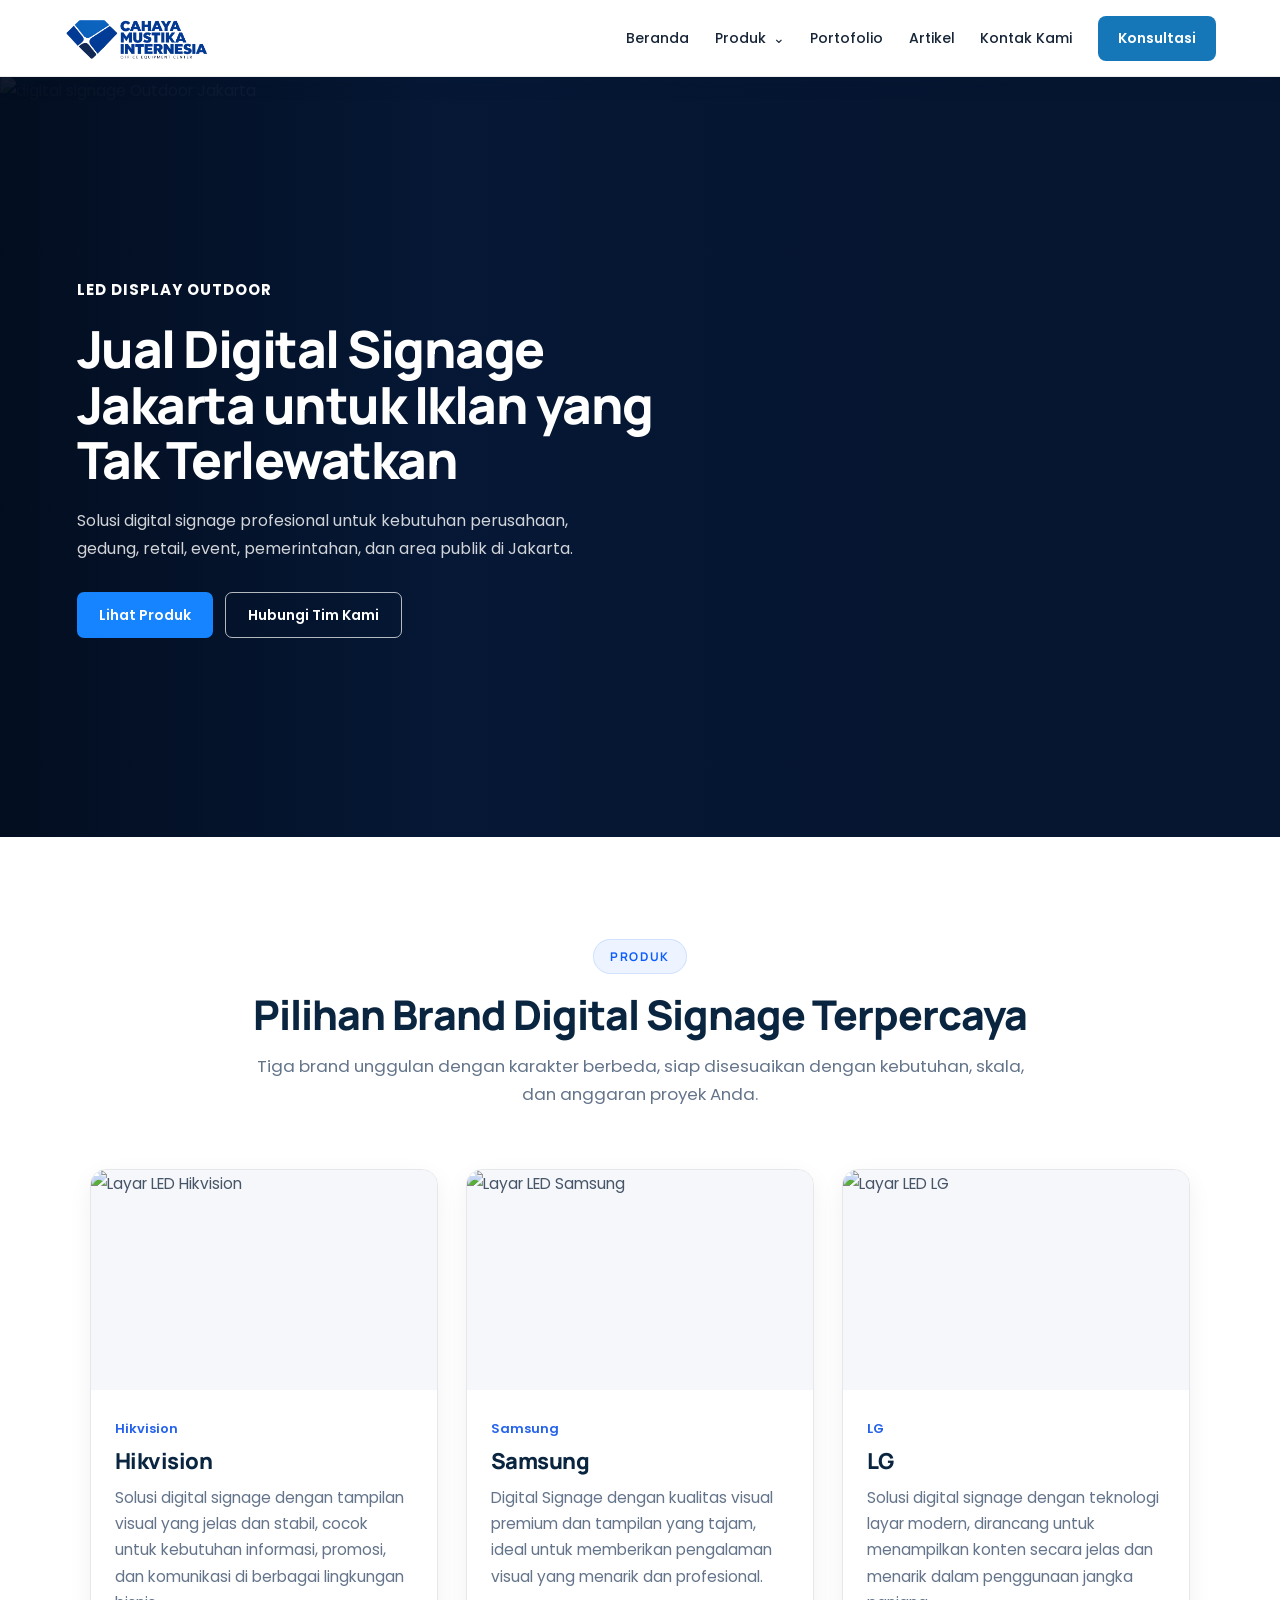
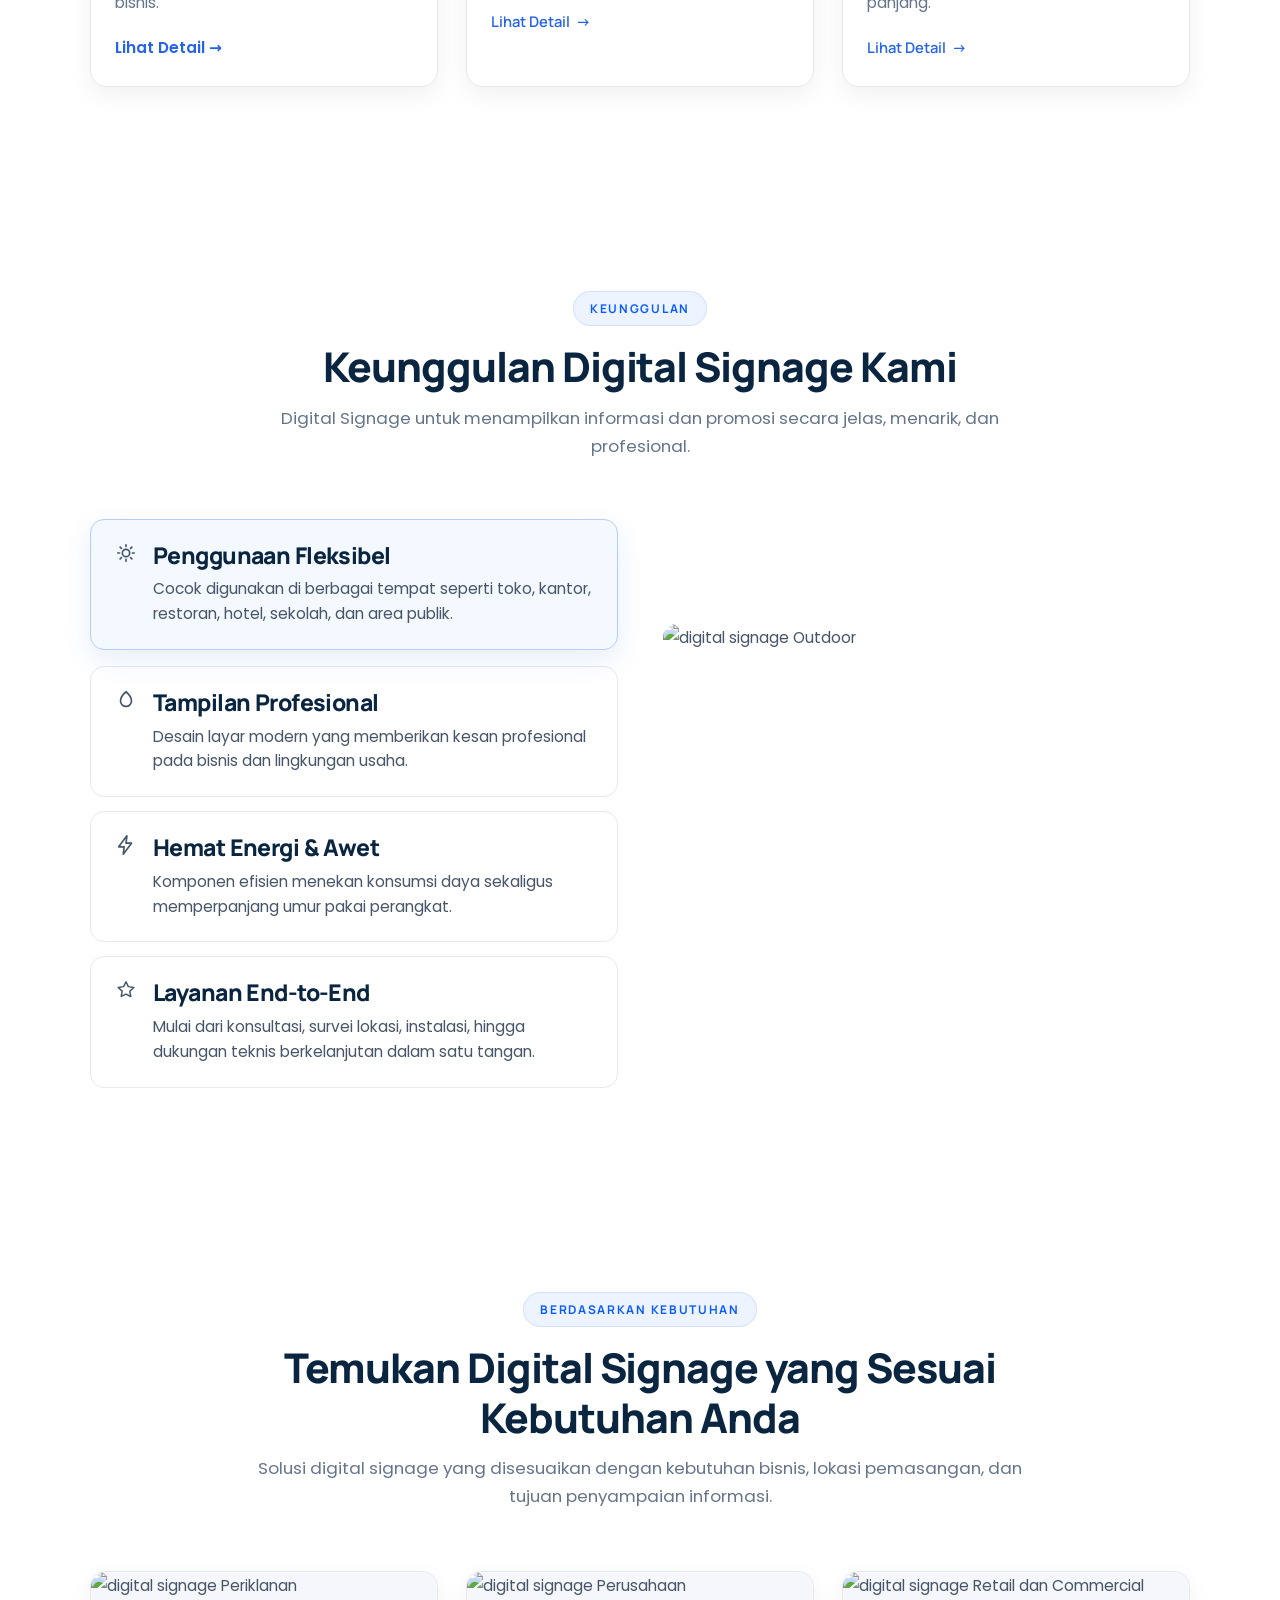
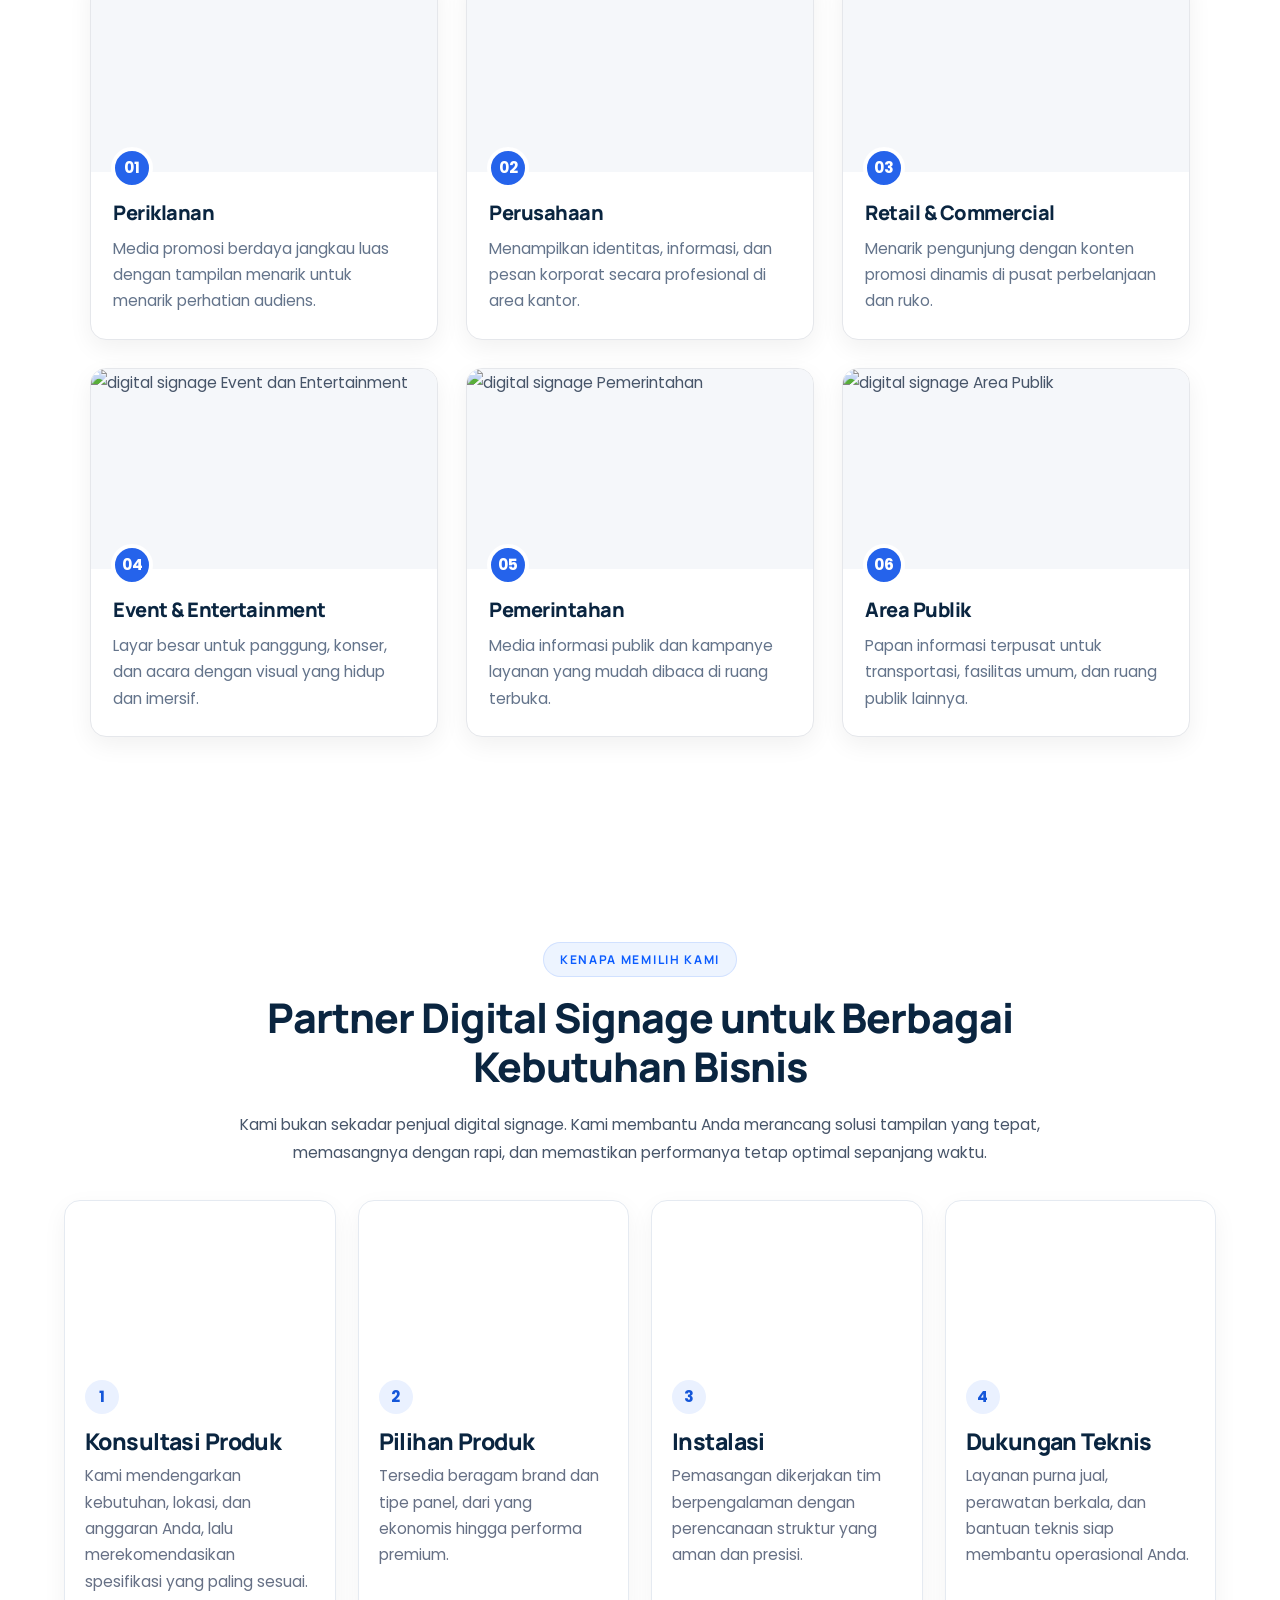
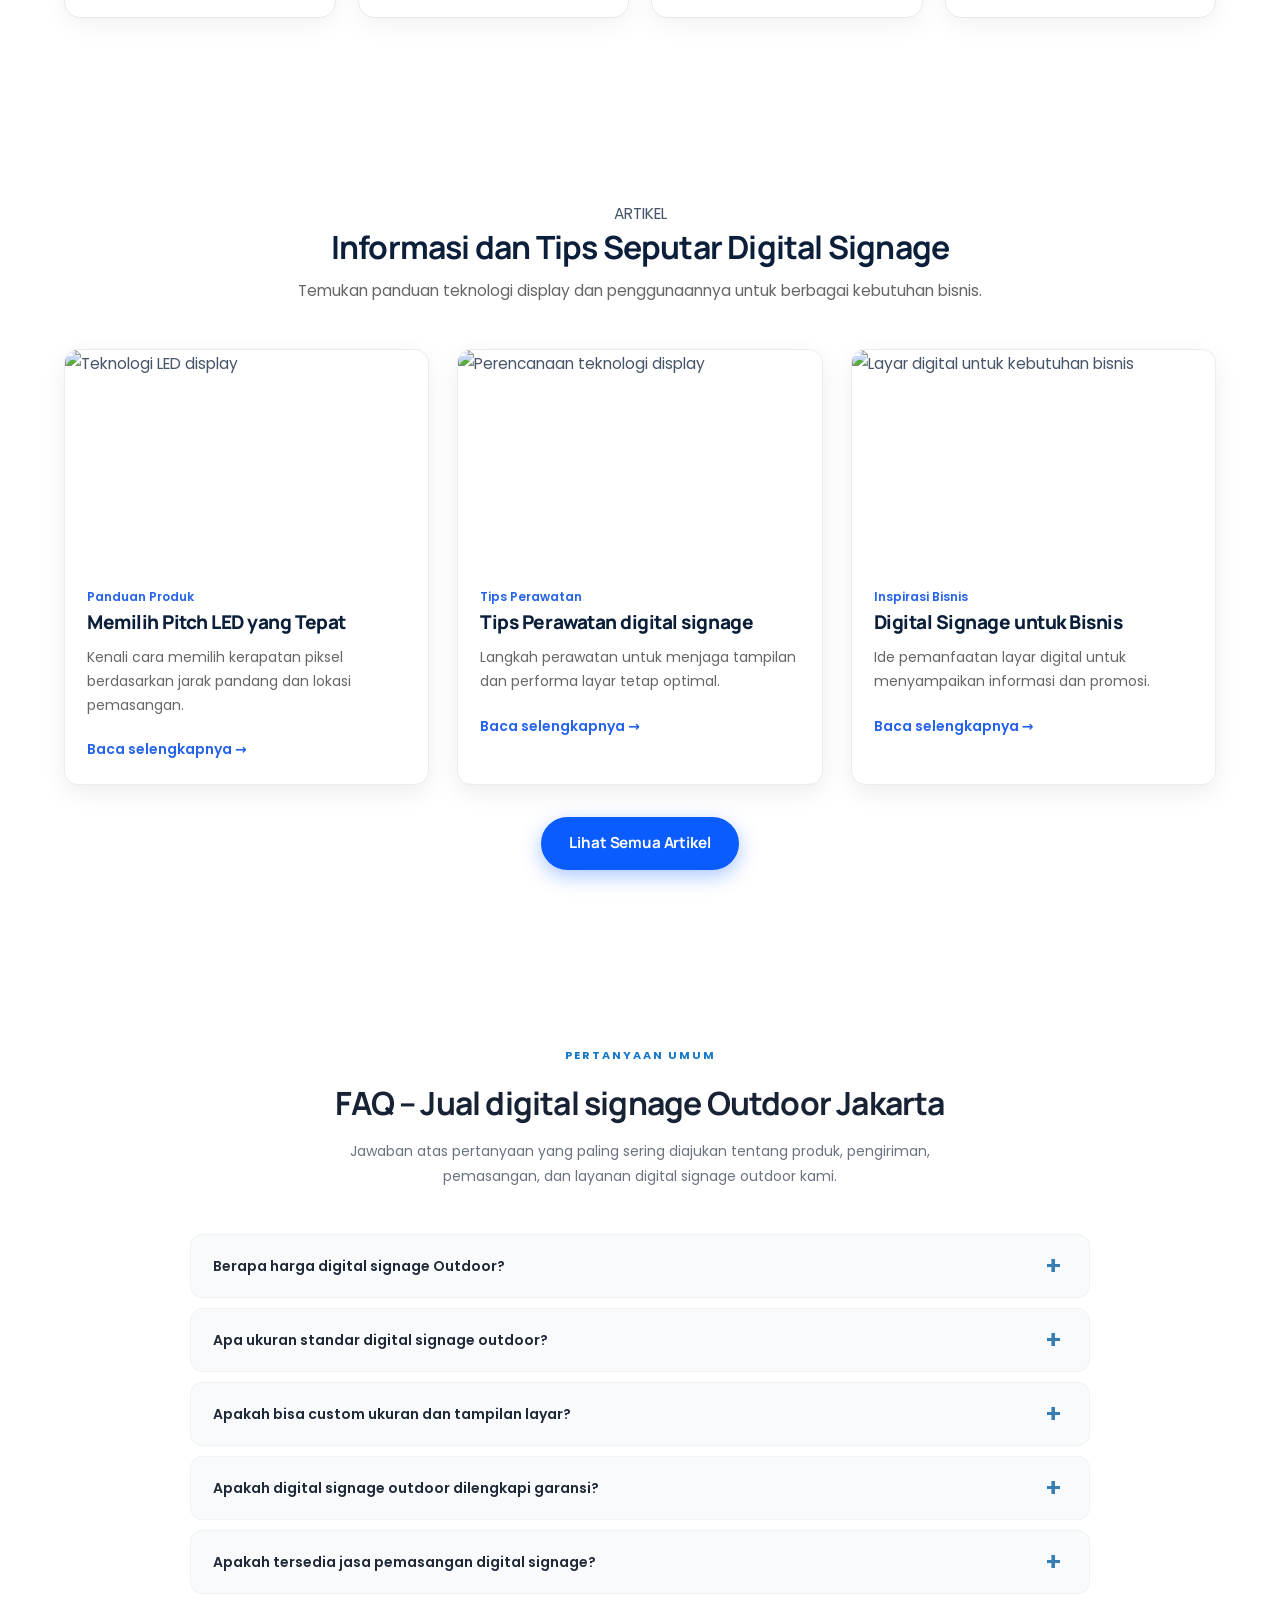
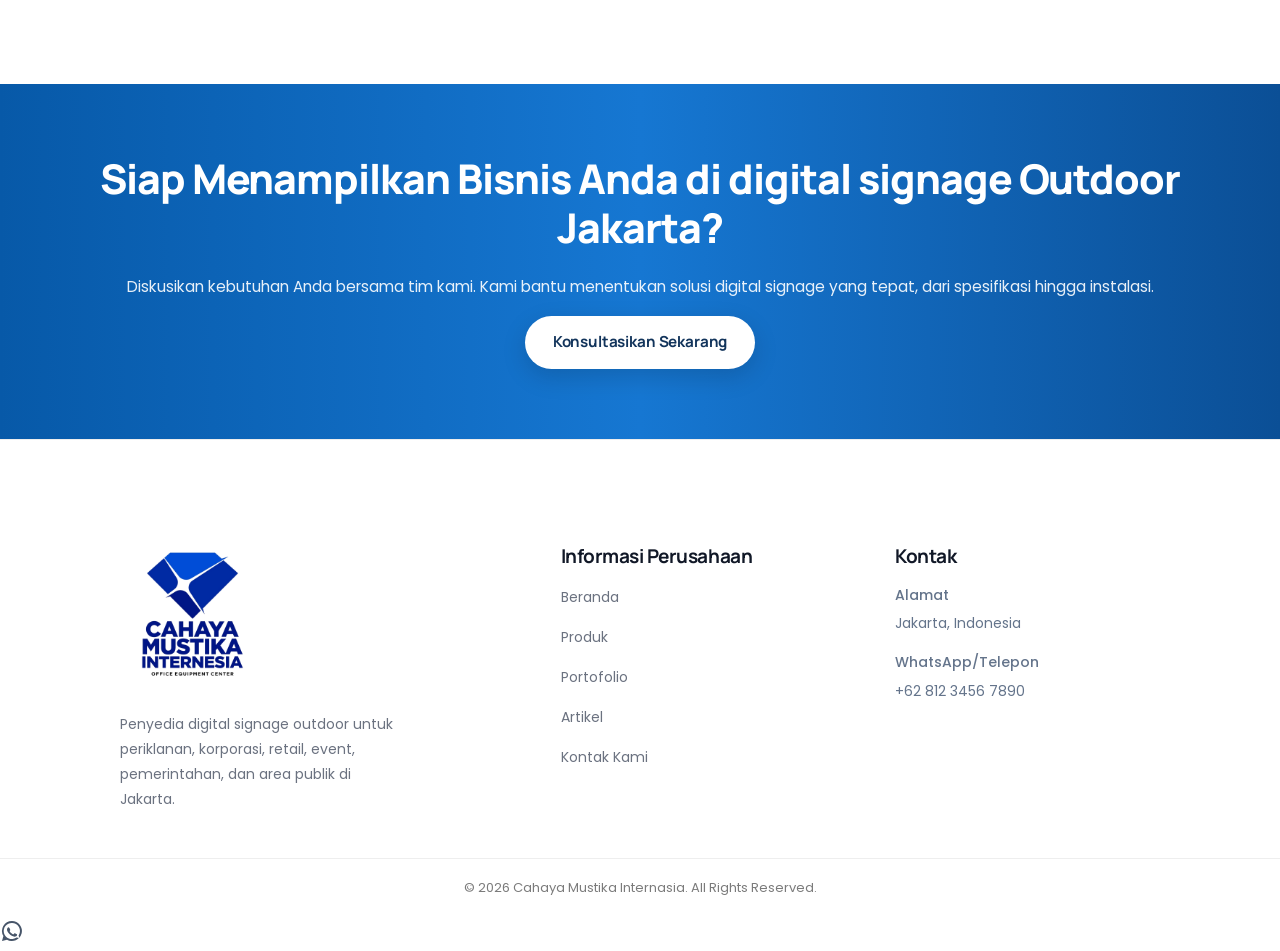
==== index.html @ 58a86765 "Upload website Digital Signage" ====
<!DOCTYPE html>
<html lang="id">
<head>
  <meta charset="UTF-8" />
  <meta name="viewport" content="width=device-width, initial-scale=1.0" />
  <title>Jual digital signage Outdoor Jakarta | Solusi LED Display Profesional</title>
  <meta name="description" content="Jual digital signage outdoor Jakarta berkualitas tinggi untuk periklanan, perusahaan, retail, event, pemerintahan, dan area publik. Konsultasi, instalasi, dan dukungan teknis profesional." />

  <link rel="preconnect" href="https://fonts.googleapis.com" />
  <link rel="preconnect" href="https://fonts.gstatic.com" crossorigin />
  <link href="https://fonts.googleapis.com/css2?family=Manrope:wght@400;500;600;700;800&family=Poppins:wght@300;400;500;600&display=swap" rel="stylesheet" />

  <link rel="stylesheet" href="assets/css/style.css" />
  <link rel="icon" href="data:image/svg+xml,<svg xmlns='http://www.w3.org/2000/svg' viewBox='0 0 100 100'><rect width='100' height='100' rx='22' fill='%230a2540'/><rect x='22' y='30' width='56' height='36' rx='6' fill='none' stroke='%23ffffff' stroke-width='7'/><circle cx='74' cy='66' r='6' fill='%233b82f6'/></svg>" />
</head>
<body>

  <!-- ================= HEADER ================= -->
<header class="main-header site-header" id="site-header"><div class="header-container container"><a class="brand" href="index.html" aria-label="Beranda"><img src="assets/img/logo-header.png" alt="Cahaya Mustika Internasia" class="brand-logo"></a><button class="nav-toggle" id="nav-toggle" type="button" aria-label="Buka menu" aria-expanded="false"><span></span><span></span><span></span></button><nav class="main-nav" id="main-nav" aria-label="Navigasi utama"><a href="index.html">Beranda</a><div class="nav-dropdown has-dropdown"><a href="index.html#produk" class="dropdown-toggle" aria-expanded="false">Produk <span aria-hidden="true">⌄</span></a><div class="dropdown-menu dropdown" role="menu"><a class="dropdown-item" role="menuitem" href="produk-hikvision.html">Hikvision</a><a class="dropdown-item" role="menuitem" href="produk-lg.html">LG</a><a class="dropdown-item" role="menuitem" href="produk-samsung.html">Samsung</a></div></div><a href="portofolio.html">Portofolio</a><a href="artikel.html">Artikel</a><a href="kontak.html">Kontak Kami</a><a class="header-button" href="https://wa.me/6281234567890" target="_blank" rel="noopener">Konsultasi</a></nav></div></header>


<!-- ================= HERO ================= -->
<section class="hero-new" id="beranda">

  <div class="hero-overlay"></div>

  <div class="hero-container">

    <div class="hero-content">

      <span class="hero-label">
        LED DISPLAY OUTDOOR
      </span>

      <h1>
        Jual Digital Signage Jakarta
        untuk Iklan yang Tak Terlewatkan
      </h1>

      <p>
        Solusi digital signage profesional untuk kebutuhan
        perusahaan, gedung, retail, event, pemerintahan,
        dan area publik di Jakarta.
      </p>

      <div class="hero-buttons">
        <a href="#produk" class="hero-btn-primary">
          Lihat Produk
        </a>

        <a href="#konsultasi" class="hero-btn-secondary">
          Hubungi Tim Kami
        </a>
      </div>

    </div>

    <div class="hero-image">
      <img src="assets/img/hero-digital signage-outdoor.jpg"
           alt="digital signage Outdoor Jakarta">
    </div>

  </div>

</section>


    <!-- ===================== 4. PRODUK ===================== -->
    <section class="section products" id="produk">
  <div class="container">

    <header class="section-head reveal">
      <span class="eyebrow center">Produk</span>
      <h2>Pilihan Brand Digital Signage Terpercaya</h2>
      <p class="section-sub">
        Tiga brand unggulan dengan karakter berbeda, siap disesuaikan dengan kebutuhan,
        skala, dan anggaran proyek Anda.
      </p>
    </header>

    <div class="product-grid">

      <!-- HIKVISION -->
      <article class="product-card reveal">
        <div class="product-media">
          <img
            src="https://images.unsplash.com/photo-1593784991095-a205069470b6?auto=format&fit=crop&w=1000&q=80"
            alt="Layar LED Hikvision"
            loading="lazy"
            onerror="this.onerror=null;this.src='https://picsum.photos/seed/hikvision/1000/750';"
          />
        </div>

        <div class="product-body">
          <span class="product-tag">Hikvision</span>

          <h3>Hikvision</h3>

          <p>
            Solusi digital signage dengan tampilan visual yang jelas dan stabil, cocok untuk kebutuhan informasi, promosi, dan komunikasi di berbagai lingkungan bisnis.
          </p>

          <a href="produk-hikvision.html" class="product-link">
    Lihat Detail →
</a>
        </div>
      </article>


      <!-- SAMSUNG -->
      <article class="product-card reveal" data-delay="100">
        <div class="product-media">
          <img
            src="https://images.unsplash.com/photo-1531297484001-80022131f5a1?auto=format&fit=crop&w=1000&q=80"
            alt="Layar LED Samsung"
            loading="lazy"
            onerror="this.onerror=null;this.src='https://picsum.photos/seed/samsung/1000/750';"
          />
        </div>

        <div class="product-body">
          <span class="product-tag">Samsung</span>

          <h3>Samsung</h3>

          <p>
            Digital Signage dengan kualitas visual premium dan tampilan yang tajam, ideal untuk memberikan pengalaman visual yang menarik dan profesional.
          </p>

          <a href="#kontak" class="link-arrow">
            Lihat Detail <span>→</span>
          </a>
        </div>
      </article>


      <!-- LG -->
      <article class="product-card reveal" data-delay="200">
        <div class="product-media">
          <img
            src="https://images.unsplash.com/photo-1517336714731-489689fd1ca8?auto=format&fit=crop&w=1000&q=80"
            alt="Layar LED LG"
            loading="lazy"
            onerror="this.onerror=null;this.src='https://picsum.photos/seed/lgbrand/1000/750';"
          />
        </div>

        <div class="product-body">
          <span class="product-tag">LG</span>

          <h3>LG</h3>

          <p>
            Solusi digital signage dengan teknologi layar modern, dirancang untuk menampilkan konten secara jelas dan menarik dalam penggunaan jangka panjang.
          </p>

          <a href="#kontak" class="link-arrow">
            Lihat Detail <span>→</span>
          </a>
        </div>
      </article>

    </div>
  </div>
</section>

    <!-- ===================== 5. KEUNGGULAN ===================== -->
   <!-- =====================================================
     SECTION KEUNGGULAN digital signage
====================================================== -->

<section class="section advantages" id="keunggulan">

  <div class="container">

    <!-- JUDUL SECTION -->
    <header class="section-head reveal">

      <span class="eyebrow center">
        Keunggulan
      </span>

      <h2>
        Keunggulan Digital Signage Kami
      </h2>

      <p class="section-sub">
        Digital Signage untuk menampilkan informasi dan promosi secara jelas, menarik, dan profesional.
      </p>

    </header>


    <!-- LAYOUT GAMBAR + CARD -->
    <div class="adv-layout">


      <!-- =================================================
           GAMBAR DI SEBELAH KIRI
      ================================================== -->

      <div class="adv-visual">

        <div class="adv-image-wrap">

          <img
            id="advantageImage"
            src="https://images.unsplash.com/photo-1542751371-adc38448a05e?auto=format&fit=crop&w=1000&q=80"
            alt="digital signage Outdoor"
            loading="lazy"
            onerror="this.onerror=null;this.src='https://picsum.photos/seed/keunggulan1/1000/1000';"
          >

        </div>

      </div>


      <!-- =================================================
           CARD DI SEBELAH KANAN
      ================================================== -->

      <div class="adv-list">


        <!-- CARD 1 -->
        <article
          class="adv-card active"
          data-image="https://images.unsplash.com/photo-1542751371-adc38448a05e?auto=format&fit=crop&w=1000&q=80"
        >

          <div class="adv-icon">

            <svg
              viewBox="0 0 24 24"
              width="22"
              height="22"
            >

              <path
                d="M12 3v2m0 14v2M3 12h2m14 0h2
                   M5.6 5.6l1.4 1.4
                   m10 10l1.4 1.4
                   m0-12.8l-1.4 1.4
                   m-10 10l-1.4 1.4"
                fill="none"
                stroke="currentColor"
                stroke-width="1.8"
                stroke-linecap="round"
              />

              <circle
                cx="12"
                cy="12"
                r="4"
                fill="none"
                stroke="currentColor"
                stroke-width="1.8"
              />

            </svg>

          </div>


          <div class="adv-content">

            <h3>
              Penggunaan Fleksibel
            </h3>

            <p>
              Cocok digunakan di berbagai tempat seperti toko, kantor, restoran, hotel, sekolah, dan area publik.
            </p>

          </div>

        </article>



        <!-- CARD 2 -->
        <article
          class="adv-card"
          data-image="https://images.unsplash.com/photo-1508739773434-c26b3d09e071?auto=format&fit=crop&w=1000&q=80"
        >

          <div class="adv-icon">

            <svg
              viewBox="0 0 24 24"
              width="22"
              height="22"
            >

              <path
                d="M12 3c3.5 3 6 6.3 6 10
                   a6 6 0 11-12 0
                   c0-3.7 2.5-7 6-10z"
                fill="none"
                stroke="currentColor"
                stroke-width="1.8"
                stroke-linejoin="round"
              />

            </svg>

          </div>


          <div class="adv-content">

            <h3>
              Tampilan Profesional
            </h3>

            <p>
              Desain layar modern yang memberikan kesan profesional pada bisnis dan lingkungan usaha.
            </p>

          </div>

        </article>



        <!-- CARD 3 -->
        <article
          class="adv-card"
          data-image="https://images.unsplash.com/photo-1518770660439-4636190af475?auto=format&fit=crop&w=1000&q=80"
        >

          <div class="adv-icon">

            <svg
              viewBox="0 0 24 24"
              width="22"
              height="22"
            >

              <path
                d="M13 2L4 14h6l-1 8
                   9-12h-6l1-8z"
                fill="none"
                stroke="currentColor"
                stroke-width="1.8"
                stroke-linejoin="round"
              />

            </svg>

          </div>


          <div class="adv-content">

            <h3>
              Hemat Energi &amp; Awet
            </h3>

            <p>
              Komponen efisien menekan konsumsi daya sekaligus
              memperpanjang umur pakai perangkat.
            </p>

          </div>

        </article>



        <!-- CARD 4 -->
        <article
          class="adv-card"
          data-image="https://images.unsplash.com/photo-1581092160607-ee22621dd758?auto=format&fit=crop&w=1000&q=80"
        >

          <div class="adv-icon">

            <svg
              viewBox="0 0 24 24"
              width="22"
              height="22"
            >

              <path
                d="M12 3l2.6 5.3
                   5.9.9-4.3 4.1
                   1 5.8L12 16.4
                   6.8 19l1-5.8
                   L3.5 9.2l5.9-.9L12 3z"
                fill="none"
                stroke="currentColor"
                stroke-width="1.6"
                stroke-linejoin="round"
              />

            </svg>

          </div>


          <div class="adv-content">

            <h3>
              Layanan End-to-End
            </h3>

            <p>
              Mulai dari konsultasi, survei lokasi, instalasi,
              hingga dukungan teknis berkelanjutan dalam satu tangan.
            </p>

          </div>

        </article>


      </div>

    </div>

  </div>

</section>

    <!-- ===================== 6. BERDASARKAN KEBUTUHAN ===================== -->
    <section class="section needs" id="kebutuhan">
  <div class="container">

    <header class="section-head reveal">
      <span class="eyebrow center">Berdasarkan Kebutuhan</span>

      <h2>Temukan Digital Signage yang Sesuai Kebutuhan Anda</h2>

      <p class="section-sub">
        Solusi digital signage yang disesuaikan dengan kebutuhan bisnis, lokasi pemasangan, dan tujuan penyampaian informasi.
      </p>
    </header>


    <div class="needs-grid">

      <!-- 01 -->
      <article class="need-card reveal">

        <div class="need-image">
          <img
            src="https://images.unsplash.com/photo-1517457373958-b7bdd4587205?auto=format&fit=crop&w=800&q=80"
            alt="digital signage Periklanan"
            loading="lazy"
            onerror="this.onerror=null;this.src='https://picsum.photos/seed/periklanan/800/500';"
          >
        </div>

        <div class="need-num">01</div>

        <h3>Periklanan</h3>

        <p>
          Media promosi berdaya jangkau luas dengan tampilan menarik
          untuk menarik perhatian audiens.
        </p>

      </article>


      <!-- 02 -->
      <article class="need-card reveal" data-delay="60">

        <div class="need-image">
          <img
            src="https://images.unsplash.com/photo-1486406146926-c627a92ad1ab?auto=format&fit=crop&w=800&q=80"
            alt="digital signage Perusahaan"
            loading="lazy"
            onerror="this.onerror=null;this.src='https://picsum.photos/seed/perusahaan/800/500';"
          >
        </div>

        <div class="need-num">02</div>

        <h3>Perusahaan</h3>

        <p>
          Menampilkan identitas, informasi, dan pesan korporat secara
          profesional di area kantor.
        </p>

      </article>


      <!-- 03 -->
      <article class="need-card reveal" data-delay="120">

        <div class="need-image">
          <img
            src="https://images.unsplash.com/photo-1555529669-e69e7aa0ba9a?auto=format&fit=crop&w=800&q=80"
            alt="digital signage Retail dan Commercial"
            loading="lazy"
            onerror="this.onerror=null;this.src='https://picsum.photos/seed/retail/800/500';"
          >
        </div>

        <div class="need-num">03</div>

        <h3>Retail &amp; Commercial</h3>

        <p>
          Menarik pengunjung dengan konten promosi dinamis di pusat
          perbelanjaan dan ruko.
        </p>

      </article>


      <!-- 04 -->
      <article class="need-card reveal" data-delay="180">

        <div class="need-image">
          <img
            src="https://images.unsplash.com/photo-1470225620780-dba8ba36b745?auto=format&fit=crop&w=800&q=80"
            alt="digital signage Event dan Entertainment"
            loading="lazy"
            onerror="this.onerror=null;this.src='https://picsum.photos/seed/event/800/500';"
          >
        </div>

        <div class="need-num">04</div>

        <h3>Event &amp; Entertainment</h3>

        <p>
          Layar besar untuk panggung, konser, dan acara dengan visual
          yang hidup dan imersif.
        </p>

      </article>


      <!-- 05 -->
      <article class="need-card reveal" data-delay="240">

        <div class="need-image">
          <img
            src="https://images.unsplash.com/photo-1577495508048-b635879837f1?auto=format&fit=crop&w=800&q=80"
            alt="digital signage Pemerintahan"
            loading="lazy"
            onerror="this.onerror=null;this.src='https://picsum.photos/seed/pemerintahan/800/500';"
          >
        </div>

        <div class="need-num">05</div>

        <h3>Pemerintahan</h3>

        <p>
          Media informasi publik dan kampanye layanan yang mudah
          dibaca di ruang terbuka.
        </p>

      </article>


      <!-- 06 -->
      <article class="need-card reveal" data-delay="300">

        <div class="need-image">
          <img
            src="https://images.unsplash.com/photo-1541888946425-d0fbb186c5f7?auto=format&fit=crop&w=800&q=80"
            alt="digital signage Area Publik"
            loading="lazy"
            onerror="this.onerror=null;this.src='https://picsum.photos/seed/areapublik/800/500';"
          >
        </div>

        <div class="need-num">06</div>

        <h3>Area Publik</h3>

        <p>
          Papan informasi terpusat untuk transportasi, fasilitas umum,
          dan ruang publik lainnya.
        </p>

      </article>

    </div>

  </div>
</section>

    <!-- ===================== 7. KENAPA MEMILIH KAMI ===================== -->
    <section class="section why" id="kenapa">
  <div class="container why-inner">
    <div class="why-intro reveal">
      <span class="eyebrow">Kenapa Memilih Kami</span>

      <h2>Partner Digital Signage untuk Berbagai Kebutuhan Bisnis</h2>

      <p>
        Kami bukan sekadar penjual digital signage. Kami membantu Anda merancang solusi tampilan
        yang tepat, memasangnya dengan rapi, dan memastikan performanya tetap optimal
        sepanjang waktu.
      </p>
    </div>

    <ol class="why-list">
      <li class="why-item reveal" data-delay="60">
        <span class="why-index">1</span>
        <div>
          <h3>Konsultasi Produk</h3>
          <p>
            Kami mendengarkan kebutuhan, lokasi, dan anggaran Anda, lalu merekomendasikan
            spesifikasi yang paling sesuai.
          </p>
        </div>
      </li>

      <li class="why-item reveal" data-delay="120">
        <span class="why-index">2</span>
        <div>
          <h3>Pilihan Produk</h3>
          <p>
            Tersedia beragam brand dan tipe panel, dari yang ekonomis hingga performa premium.
          </p>
        </div>
      </li>

      <li class="why-item reveal" data-delay="180">
        <span class="why-index">3</span>
        <div>
          <h3>Instalasi</h3>
          <p>
            Pemasangan dikerjakan tim berpengalaman dengan perencanaan struktur yang aman dan presisi.
          </p>
        </div>
      </li>

      <li class="why-item reveal" data-delay="240">
        <span class="why-index">4</span>
        <div>
          <h3>Dukungan Teknis</h3>
          <p>
            Layanan purna jual, perawatan berkala, dan bantuan teknis siap membantu operasional Anda.
          </p>
        </div>
      </li>
    </ol>
  </div>
</section>

    <!-- ===================== 8. ARTIKEL ===================== -->
    <section class="article-section" id="artikel">
      <div class="section-header">
        <span class="section-label">ARTIKEL</span>
        <h2>Informasi dan Tips Seputar Digital Signage</h2>
        <p>Temukan panduan teknologi display dan penggunaannya untuk berbagai kebutuhan bisnis.</p>
      </div>
      <div class="articles-grid home-articles-grid">
        <article class="article-card">
          <a href="artikel.html" aria-label="Baca artikel memilih pitch LED">
            <img src="https://images.unsplash.com/photo-1518770660439-4636190af475?auto=format&fit=crop&w=1000&q=80" alt="Teknologi LED display" loading="lazy">
          </a>
          <div class="article-content"><span class="article-date">Panduan Produk</span><h3>Memilih Pitch LED yang Tepat</h3><p>Kenali cara memilih kerapatan piksel berdasarkan jarak pandang dan lokasi pemasangan.</p><a href="artikel.html">Baca selengkapnya →</a></div>
        </article>
        <article class="article-card">
          <a href="artikel.html" aria-label="Baca tips perawatan digital signage"><img src="https://images.unsplash.com/photo-1556761175-b413da4baf72?auto=format&fit=crop&w=1000&q=80" alt="Perencanaan teknologi display" loading="lazy"></a>
          <div class="article-content"><span class="article-date">Tips Perawatan</span><h3>Tips Perawatan digital signage</h3><p>Langkah perawatan untuk menjaga tampilan dan performa layar tetap optimal.</p><a href="artikel.html">Baca selengkapnya →</a></div>
        </article>
        <article class="article-card">
          <a href="artikel.html" aria-label="Baca panduan digital signage untuk bisnis"><img src="https://images.unsplash.com/photo-1497366754035-f200968a6e72?auto=format&fit=crop&w=1000&q=80" alt="Layar digital untuk kebutuhan bisnis" loading="lazy"></a>
          <div class="article-content"><span class="article-date">Inspirasi Bisnis</span><h3>Digital Signage untuk Bisnis</h3><p>Ide pemanfaatan layar digital untuk menyampaikan informasi dan promosi.</p><a href="artikel.html">Baca selengkapnya →</a></div>
        </article>
      </div>
      <div class="article-section-more"><a class="btn btn-primary" href="artikel.html">Lihat Semua Artikel</a></div>
    </section>

    <!-- ===================== 9. FAQ ===================== -->
   <section class="faq-section" id="faq">
  <div class="faq-container">

    <div class="faq-header">
      <span class="faq-label">PERTANYAAN UMUM</span>

      <h2>FAQ – Jual digital signage Outdoor Jakarta</h2>

      <p>
        Jawaban atas pertanyaan yang paling sering diajukan tentang produk,
        pengiriman, pemasangan, dan layanan digital signage outdoor kami.
      </p>
    </div>

    <div class="faq-list">

      <div class="faq-item">
        <button class="faq-question">
          <span>Berapa harga digital signage Outdoor?</span>
          <span class="faq-arrow" aria-hidden="true">+</span>
        </button>

        <div class="faq-answer">
          <p>
            Harga digital signage Outdoor menyesuaikan ukuran, pixel pitch,
            spesifikasi, brand, dan kebutuhan pemasangan. Silakan
            konsultasikan kebutuhan Anda untuk mendapatkan penawaran.
          </p>
        </div>
      </div>

      <div class="faq-item">
        <button class="faq-question">
          <span>Apa ukuran standar digital signage outdoor?</span>
          <span class="faq-arrow" aria-hidden="true">+</span>
        </button>

        <div class="faq-answer">
          <p>
            Ukuran digital signage dapat disesuaikan dengan lokasi dan kebutuhan
            pemasangan. Kami dapat membantu menentukan ukuran yang tepat.
          </p>
        </div>
      </div>

      <div class="faq-item">
        <button class="faq-question">
          <span>Apakah bisa custom ukuran dan tampilan layar?</span>
          <span class="faq-arrow" aria-hidden="true">+</span>
        </button>

        <div class="faq-answer">
          <p>
            Ya, ukuran dan konfigurasi tampilan digital signage dapat disesuaikan
            dengan kebutuhan proyek dan lokasi pemasangan.
          </p>
        </div>
      </div>

      <div class="faq-item">
        <button class="faq-question">
          <span>Apakah digital signage outdoor dilengkapi garansi?</span>
          <span class="faq-arrow" aria-hidden="true">+</span>
        </button>

        <div class="faq-answer">
          <p>
            Ya, tersedia garansi sesuai dengan produk dan ketentuan yang
            berlaku. Detail garansi dapat dikonsultasikan sebelum pembelian.
          </p>
        </div>
      </div>

      <div class="faq-item">
        <button class="faq-question">
          <span>Apakah tersedia jasa pemasangan digital signage?</span>
          <span class="faq-arrow" aria-hidden="true">+</span>
        </button>

        <div class="faq-answer">
          <p>
            Ya, kami menyediakan layanan pemasangan dan membantu proses
            instalasi agar digital signage dapat digunakan dengan optimal.
          </p>
        </div>
      </div>

    </div>

  </div>
</section>

    <!-- ===================== 10. CTA ===================== -->
    <section class="cta" id="kontak">
      <div class="cta-bg" aria-hidden="true"></div>
      <div class="container cta-inner reveal">
        <h2>Siap Menampilkan Bisnis Anda di digital signage Outdoor Jakarta?</h2>
        <p>
          Diskusikan kebutuhan Anda bersama tim kami. Kami bantu menentukan solusi digital signage
          yang tepat, dari spesifikasi hingga instalasi.
        </p>
        <a href="https://wa.me/6281234567890" class="btn btn-light btn-lg" target="_blank" rel="noopener">Konsultasikan Sekarang</a>
      </div>
    </section>

  </main>

  <!-- ===================== 11. FOOTER ===================== -->
  <footer class="site-footer">
    <div class="container footer-inner">

      <!-- LOGO & DESKRIPSI -->
      <div class="footer-brand">
        <a href="#beranda" class="brand brand-light" aria-label="Cahaya Mustika Internasia">
          <img 
  src="assets/img/logo-footer.png" 
  alt="Cahaya Mustika Internasia" 
  class="footer-logo"
>
        </a>

        <p class="footer-desc">
          Penyedia digital signage outdoor untuk periklanan, korporasi, retail, event,
          pemerintahan, dan area publik di Jakarta.
        </p>
      </div>

      <!-- INFORMASI PERUSAHAAN -->
      <nav class="footer-col footer-company" aria-label="Informasi perusahaan">
        <h4>Informasi Perusahaan</h4>
        <ul>
          <li><a href="#beranda">Beranda</a></li>
          <li><a href="#produk">Produk</a></li>
          <li><a href="./portofolio.html"
   onclick="window.location.href='./portofolio.html'; return false;">
  Portofolio
</a></li>
          <li><a href="artikel.html">Artikel</a></li>
          <li><a href="kontak.html">Kontak Kami</a></li>
        </ul>
      </nav>

      <!-- KONTAK -->
      <div class="footer-col footer-contact">
        <h4>Kontak</h4>
        <div class="contact-list">
          <div class="contact-item">
            <strong>Alamat</strong>
            <span>Jakarta, Indonesia</span>
          </div>
          <div class="contact-item">
            <strong>WhatsApp/Telepon</strong>
            <a href="tel:+6281234567890">+62 812 3456 7890</a>
          </div>
        </div>
      </div>

    </div>

    <!-- COPYRIGHT PALING BAWAH -->
    <div class="footer-bottom">
      <div class="container footer-bottom-inner">
        <p>© 2026 Cahaya Mustika Internasia. All Rights Reserved.</p>
      </div>
    </div>
  </footer>


<!-- FLOATING WHATSAPP -->
<a
  href="https://wa.me/6281234567890"
  class="fab-wa"
  target="_blank"
  rel="noopener"
  aria-label="Konsultasi via WhatsApp"
>

  <svg
    viewBox="0 0 24 24"
    width="24"
    height="24"
    aria-hidden="true"
  >

    <path
      fill="currentColor"
      d="M12 2a10 10 0 00-8.6 15.1L2 22l5-1.3A10 10 0 1012 2zm0 2a8 8 0 016.9 12l-.3.5.7 2.6-2.7-.7-.5.3A8 8 0 1112 4zm-3.3 4.3c-.2 0-.5.1-.7.3-.3.3-.9.9-1 2.1s.9 2.4 1 2.6c.1.2 1.7 2.7 4.2 3.7 2.1.8 2.5.7 3 .6.5-.1 1.5-.6 1.7-1.2.2-.6.2-1.1.1-1.2-.1-.1-.3-.2-.6-.3l-1.5-.7c-.2-.1-.4-.1-.5.1l-.7.9c-.1.2-.3.2-.5.1-.3-.1-1.1-.4-2.1-1.3-.8-.7-1.3-1.5-1.4-1.8-.1-.2 0-.4.1-.5l.4-.5c.1-.2.1-.3 0-.5l-.7-1.6c-.2-.4-.4-.4-.5-.4z"
    />

  </svg>

</a>

<script src="assets/js/main.js"></script>
</body>
</html>
---- assets/css/style.css ----
/* =========================================================
   Jual Videotron Outdoor Jakarta
   Premium Corporate White & Navy Theme
   Headings: Manrope | Body: Poppins
   ========================================================= */

/* ---------- Design Tokens ---------- */
:root {
  --navy-950: #030d17;
  --navy-900: #061a2e;
  --navy-850: #082038;
  --navy-800: #0a2540;
  --navy-700: #0e355c;
  --navy-600: #14487a;
  --navy-500: #1c5d9b;

  --accent: #0b5cff;
  --accent-hover: #0048db;
  --accent-light: #3b82f6;
  --accent-soft: #edf4ff;
  --accent-glow: rgba(11, 92, 255, 0.25);

  --white: #ffffff;
  --off-white: #f8fafc;
  --grey-50: #f1f5f9;
  --grey-100: #e2e8f0;
  --grey-200: #cbd5e1;
  --grey-300: #94a3b8;
  --grey-400: #64748b;
  --grey-600: #475569;
  --ink: #0f172a;

  --radius-xs: 6px;
  --radius-sm: 10px;
  --radius: 16px;
  --radius-lg: 22px;
  --radius-xl: 30px;
  --radius-full: 9999px;

  --shadow-xs: 0 1px 3px rgba(15, 23, 42, 0.04);
  --shadow-sm: 0 4px 12px rgba(15, 23, 42, 0.06);
  --shadow-md: 0 10px 28px rgba(15, 23, 42, 0.08);
  --shadow-lg: 0 20px 48px rgba(15, 23, 42, 0.12);
  --shadow-glow: 0 12px 32px rgba(11, 92, 255, 0.28);

  --container: 1200px;
  --header-h: 78px;

  --ease: cubic-bezier(0.22, 0.61, 0.36, 1);
  --transition: all 0.3s cubic-bezier(0.22, 0.61, 0.36, 1);
}

/* ---------- Reset & Base ---------- */
*,
*::before,
*::after {
  box-sizing: border-box;
}

html {
  scroll-behavior: smooth;
  -webkit-text-size-adjust: 100%;
}

body {
  margin: 0;
  font-family: "Poppins", system-ui, -apple-system, "Segoe UI", sans-serif;
  font-weight: 400;
  font-size: 15.5px;
  line-height: 1.75;
  color: var(--grey-600);
  background: var(--white);
  -webkit-font-smoothing: antialiased;
  -moz-osx-font-smoothing: grayscale;
  overflow-x: hidden;
}

h1, h2, h3, h4, h5, h6 {
  font-family: "Manrope", system-ui, sans-serif;
  color: var(--navy-800);
  font-weight: 800;
  line-height: 1.2;
  letter-spacing: -0.025em;
  margin: 0 0 0.5em;
}

h1 { font-size: clamp(2.2rem, 4.5vw, 3.6rem); }
h2 { font-size: clamp(1.8rem, 3.2vw, 2.6rem); }
h3 { font-size: clamp(1.2rem, 1.8vw, 1.45rem); }
h4 { font-size: 1.05rem; }

p {
  margin: 0 0 1rem;
}

a {
  color: inherit;
  text-decoration: none;
  transition: var(--transition);
}

img {
  max-width: 100%;
  display: block;
}

ul, ol {
  margin: 0;
  padding: 0;
  list-style: none;
}

button {
  font-family: inherit;
  cursor: pointer;
  border: none;
  background: none;
}

::selection {
  background: var(--navy-800);
  color: #fff;
}

/* ---------- Layout Helpers ---------- */
.container {
  width: 100%;
  max-width: var(--container);
  margin: 0 auto;
  padding: 0 24px;
}

.section {
  padding: clamp(70px, 8vw, 110px) 0;
}

.section-head {
  max-width: 720px;
  margin: 0 auto clamp(40px, 5vw, 60px);
  text-align: center;
}

.section-head h2 {
  margin-bottom: 0.75rem;
}

.section-sub {
  font-size: 1.05rem;
  color: var(--grey-400);
  margin: 0;
  line-height: 1.7;
}

.eyebrow {
  display: inline-flex;
  align-items: center;
  gap: 6px;
  font-family: "Manrope", sans-serif;
  font-weight: 700;
  font-size: 0.75rem;
  letter-spacing: 0.14em;
  text-transform: uppercase;
  color: var(--accent);
  background: var(--accent-soft);
  padding: 6px 16px;
  border-radius: var(--radius-full);
  margin-bottom: 16px;
  border: 1px solid rgba(11, 92, 255, 0.12);
}

.eyebrow.center {
  margin-left: auto;
  margin-right: auto;
}

/* ---------- Buttons ---------- */
.btn {
  display: inline-flex;
  align-items: center;
  justify-content: center;
  gap: 8px;
  font-family: "Manrope", sans-serif;
  font-weight: 700;
  font-size: 0.95rem;
  letter-spacing: -0.01em;
  padding: 13px 28px;
  border-radius: var(--radius-full);
  transition: var(--transition);
  white-space: nowrap;
  box-sizing: border-box;
}

.btn-primary {
  background: var(--accent);
  color: #ffffff;
  box-shadow: 0 6px 20px rgba(11, 92, 255, 0.35);
}

.btn-primary:hover {
  background: var(--accent-hover);
  transform: translateY(-2px);
  box-shadow: 0 10px 28px rgba(11, 92, 255, 0.45);
}

.btn-secondary {
  background: rgba(255, 255, 255, 0.95);
  color: var(--navy-800);
  border: 1.5px solid rgba(255, 255, 255, 0.8);
  box-shadow: 0 6px 20px rgba(0, 0, 0, 0.12);
}

.btn-secondary:hover {
  background: #ffffff;
  color: var(--accent);
  transform: translateY(-2px);
  box-shadow: 0 10px 28px rgba(0, 0, 0, 0.18);
}

.btn-light {
  background: #ffffff;
  color: var(--navy-800);
  box-shadow: 0 8px 24px rgba(0, 0, 0, 0.15);
}

.btn-light:hover {
  background: var(--off-white);
  color: var(--accent);
  transform: translateY(-2px);
  box-shadow: 0 12px 32px rgba(0, 0, 0, 0.22);
}

.link-arrow {
  display: inline-flex;
  align-items: center;
  gap: 6px;
  font-family: "Manrope", sans-serif;
  font-weight: 700;
  font-size: 0.92rem;
  color: var(--accent);
  transition: var(--transition);
}

.link-arrow span {
  transition: transform 0.25s var(--ease);
}

.link-arrow:hover {
  color: var(--accent-hover);
  gap: 10px;
}

.link-arrow:hover span {
  transform: translateX(3px);
}

/* =========================================================
   1. HEADER
   ========================================================= */
.site-header {
  position: fixed;
  top: 0;
  left: 0;
  right: 0;
  z-index: 1000;
  background: rgba(255, 255, 255, 0.88);
  backdrop-filter: saturate(180%) blur(16px);
  -webkit-backdrop-filter: saturate(180%) blur(16px);
  border-bottom: 1px solid rgba(226, 232, 240, 0.7);
  transition: var(--transition);
}

.site-header.scrolled {
  background: rgba(255, 255, 255, 0.98);
  border-bottom-color: var(--grey-100);
  box-shadow: var(--shadow-sm);
}

.header-inner {
  height: var(--header-h);
  display: flex;
  align-items: center;
  justify-content: space-between;
  gap: 24px;
}

.brand {
  display: flex;
  align-items: center;
}

.brand-logo {
  height: 44px;
  width: auto;
  display: block;
  object-fit: contain;
}

.main-nav {
  display: flex;
  align-items: center;
  gap: 32px;
}

.nav-list {
  display: flex;
  align-items: center;
  gap: 4px;
}

.nav-link {
  display: inline-flex;
  align-items: center;
  gap: 6px;
  font-family: "Manrope", sans-serif;
  font-weight: 600;
  font-size: 0.92rem;
  color: var(--navy-800);
  padding: 8px 14px;
  border-radius: var(--radius-full);
  transition: var(--transition);
}

.nav-link:hover {
  color: var(--accent);
  background: var(--accent-soft);
}

/* Dropdown */
.has-dropdown {
  position: relative;
}

.dropdown-toggle {
  background: none;
  border: none;
  cursor: pointer;
}

.dropdown-toggle .chev {
  transition: transform 0.28s var(--ease);
}

.has-dropdown.open .dropdown-toggle .chev,
.has-dropdown:hover .dropdown-toggle .chev {
  transform: rotate(180deg);
}

.dropdown {
  position: absolute;
  top: calc(100% + 10px);
  left: 50%;
  transform: translateX(-50%) translateY(8px);
  width: 290px;
  background: #ffffff;
  border: 1px solid var(--grey-100);
  border-radius: var(--radius);
  box-shadow: var(--shadow-lg);
  padding: 10px;
  opacity: 0;
  visibility: hidden;
  pointer-events: none;
  transition: opacity 0.25s var(--ease), transform 0.25s var(--ease),
    visibility 0.25s var(--ease);
  z-index: 1050;
}

@media (min-width: 769px) {
  .has-dropdown:hover .dropdown,
  .has-dropdown.open .dropdown {
    opacity: 1;
    visibility: visible;
    pointer-events: auto;
    transform: translateX(-50%) translateY(0);
  }
}

.dropdown-item {
  display: flex;
  align-items: center;
  gap: 12px;
  padding: 12px 14px;
  border-radius: var(--radius-sm);
  transition: var(--transition);
}

.dropdown-item:hover {
  background: var(--accent-soft);
}

.dropdown-item:hover strong {
  color: var(--accent);
}

.dd-dot {
  width: 8px;
  height: 8px;
  border-radius: 50%;
  background: var(--accent);
  flex-shrink: 0;
}

.dropdown-item strong {
  display: block;
  font-family: "Manrope", sans-serif;
  font-weight: 700;
  font-size: 0.92rem;
  color: var(--navy-800);
  transition: color 0.2s var(--ease);
}

.nav-cta {
  padding: 10px 22px;
  font-size: 0.88rem;
}

.nav-toggle {
  display: none;
  flex-direction: column;
  justify-content: center;
  gap: 5px;
  width: 44px;
  height: 44px;
  border-radius: 12px;
  background: var(--grey-50);
}

.nav-toggle span {
  display: block;
  width: 20px;
  height: 2px;
  margin: 0 auto;
  background: var(--navy-800);
  border-radius: 2px;
  transition: transform 0.3s var(--ease), opacity 0.3s var(--ease);
}

.nav-toggle.active span:nth-child(1) {
  transform: translateY(7px) rotate(45deg);
}
.nav-toggle.active span:nth-child(2) {
  opacity: 0;
}
.nav-toggle.active span:nth-child(3) {
  transform: translateY(-7px) rotate(-45deg);
}

/* =========================================================
   2. HERO (FULL IMAGE HORIZONTAL)
   ========================================================= */
/* =====================================================
   HERO HIKVISION - FULL IMAGE + GRADASI BIRU
   ===================================================== */

.hero {
  min-height: 650px;
  padding: 80px 7%;

  display: flex;
  align-items: center;

  position: relative;
  overflow: hidden;

  background:
    linear-gradient(
      90deg,
      rgba(4, 24, 65, 0.92) 0%,
      rgba(5, 35, 85, 0.82) 30%,
      rgba(5, 35, 85, 0.48) 58%,
      rgba(5, 35, 85, 0.12) 82%,
      rgba(5, 35, 85, 0) 100%
    ),
    url("assets/img/hikvision-hero.jpg") center center / cover no-repeat;
}


/* TULISAN DI ATAS GAMBAR */

.hero-content {
  position: relative;
  z-index: 2;

  max-width: 680px;
}


.hero-content span {
  color: #ffffff;

  font-weight: 700;
  font-size: 15px;

  text-transform: uppercase;
  letter-spacing: 1px;
}


.hero-content h1 {
  color: #ffffff;

  font-size: 56px;
  line-height: 1.1;

  margin: 15px 0 20px;
}


.hero-content p {
  max-width: 620px;

  color: #ffffff;

  font-size: 17px;
  line-height: 1.8;
}


/* TOMBOL */

.hero .btn {
  display: inline-block;

  margin-top: 28px;
  padding: 14px 25px;

  background: #1464f4;
  color: #ffffff;

  text-decoration: none;
  border-radius: 8px;

  font-weight: 700;
}


.hero .btn:hover {
  background: #0d47c7;
}


/* HP */

@media (max-width: 768px) {

  .hero {
    min-height: 600px;
    padding: 70px 7%;
  }

  .hero-content h1 {
    font-size: 40px;
  }

  .hero-content p {
    font-size: 15px;
  }

}

/* =========================================================
   PERBAIKAN TAMPILAN KEUNGGULAN
   CARD DI KIRI - GAMBAR DI KANAN
========================================================= */

.adv-layout {
  display: grid !important;
  grid-template-columns: minmax(0, 1fr) minmax(0, 1fr) !important;
  align-items: center !important;
  gap: 45px !important;
  max-width: 1100px !important;
  margin: 0 auto !important;
}

/* CARD DI KIRI */
.adv-list {
  display: flex !important;
  flex-direction: column !important;
  gap: 14px !important;
  order: 1 !important;
}

/* GAMBAR DI KANAN */
.adv-visual {
  order: 2 !important;
  width: 100% !important;
}

.adv-image-wrap {
  width: 100% !important;
  height: 100% !important;
  min-height: 360px !important;
  border-radius: 14px !important;
  overflow: hidden !important;
}

.adv-image-wrap img {
  width: 100% !important;
  height: 100% !important;
  min-height: 360px !important;
  object-fit: cover !important;
  display: block !important;
}

/* CARD */
.adv-card {
  width: 100% !important;
  min-height: 105px !important;
  padding: 22px 24px !important;
  display: flex !important;
  align-items: flex-start !important;
  gap: 16px !important;
  border-radius: 14px !important;
  box-sizing: border-box !important;
}

/* ICON NOMOR / ICON CARD */
.adv-icon {
  flex: 0 0 auto !important;
}

/* ISI CARD */
.adv-content {
  flex: 1 !important;
}

.adv-content h3 {
  margin: 0 0 8px !important;
}

.adv-content p {
  margin: 0 !important;
  line-height: 1.6 !important;
}

/* =========================================================
   JUDUL SECTION DI BAWAHNYA
========================================================= */

.needs .section-head,
.section-head {
  max-width: 800px;
  margin-left: auto !important;
  margin-right: auto !important;
  text-align: center;
}

.section-head h2 {
  margin-left: auto;
  margin-right: auto;
}

.section-sub {
  margin-left: auto !important;
  margin-right: auto !important;
}


/* =========================================================
   RESPONSIVE HP
========================================================= */

@media (max-width: 768px) {

  .adv-layout {
    grid-template-columns: 1fr !important;
    gap: 25px !important;
  }

  .adv-list {
    order: 1 !important;
  }

  .adv-visual {
    order: 2 !important;
  }

  .adv-image-wrap,
  .adv-image-wrap img {
    min-height: 280px !important;
  }

  .adv-card {
    min-height: auto !important;
    padding: 18px !important;
  }
}

/* =========================================================
   CARD PRODUK HIKVISION - SAMSUNG - LG
========================================================= */

.product-grid {
  display: grid !important;
  grid-template-columns: repeat(3, 1fr) !important;
  gap: 28px !important;
  max-width: 1100px !important;
  margin: 40px auto 0 !important;
}

.product-card {
  background: #ffffff !important;
  border: 1px solid #e5e7eb !important;
  border-radius: 16px !important;
  overflow: hidden !important;
  box-shadow: 0 8px 25px rgba(0, 0, 0, 0.06) !important;
  transition: transform 0.3s ease, box-shadow 0.3s ease !important;
}

.product-card:hover {
  transform: translateY(-6px) !important;
  box-shadow: 0 14px 35px rgba(0, 0, 0, 0.10) !important;
}

/* GAMBAR PRODUK */
.product-media {
  width: 100% !important;
  height: 220px !important;
  overflow: hidden !important;
  background: #f5f7fa !important;
}

.product-media img {
  width: 100% !important;
  height: 100% !important;
  object-fit: cover !important;
  display: block !important;
  transition: transform 0.4s ease !important;
}

.product-card:hover .product-media img {
  transform: scale(1.04) !important;
}

/* ISI CARD */
.product-body {
  padding: 24px !important;
}

.product-tag {
  display: inline-block !important;
  margin-bottom: 8px !important;
  font-size: 13px !important;
  font-weight: 600 !important;
  color: #2563eb !important;
}

.product-body h3 {
  margin: 0 0 10px !important;
  font-size: 22px !important;
}

.product-body p {
  margin: 0 0 18px !important;
  line-height: 1.7 !important;
  color: #64748b !important;
}

.product-link,
.link-arrow {
  display: inline-flex !important;
  align-items: center !important;
  gap: 6px !important;
  color: #2563eb !important;
  font-weight: 600 !important;
  text-decoration: none !important;
}

.product-link:hover,
.link-arrow:hover {
  color: #1d4ed8 !important;
}


/* =========================================================
   RESPONSIVE
========================================================= */

@media (max-width: 900px) {
  .product-grid {
    grid-template-columns: repeat(2, 1fr) !important;
  }
}

@media (max-width: 600px) {
  .product-grid {
    grid-template-columns: 1fr !important;
  }

  .product-media {
    height: 210px !important;
  }
}
/* =========================================================
   6 CARD - BERDASARKAN KEBUTUHAN
========================================================= */

.needs-grid {
  display: grid !important;
  grid-template-columns: repeat(3, 1fr) !important;
  gap: 28px !important;
  max-width: 1100px !important;
  margin: 40px auto 0 !important;
}

/* CARD */
.need-card {
  position: relative !important;
  background: #ffffff !important;
  border: 1px solid #e5e7eb !important;
  border-radius: 16px !important;
  overflow: hidden !important;
  box-shadow: 0 8px 25px rgba(0, 0, 0, 0.06) !important;
  transition: transform 0.3s ease, box-shadow 0.3s ease !important;
}

.need-card:hover {
  transform: translateY(-6px) !important;
  box-shadow: 0 15px 35px rgba(0, 0, 0, 0.10) !important;
}

/* GAMBAR */
.need-image {
  width: 100% !important;
  height: 200px !important;
  overflow: hidden !important;
  background: #f5f7fa !important;
}

.need-image img {
  width: 100% !important;
  height: 100% !important;
  object-fit: cover !important;
  display: block !important;
  transition: transform 0.4s ease !important;
}

.need-card:hover .need-image img {
  transform: scale(1.05) !important;
}

/* NOMOR */
.need-num {
  position: absolute !important;
  top: 175px !important;
  left: 20px !important;
  width: 42px !important;
  height: 42px !important;
  display: flex !important;
  align-items: center !important;
  justify-content: center !important;
  background: #2563eb !important;
  color: #ffffff !important;
  border-radius: 50% !important;
  font-weight: 700 !important;
  border: 4px solid #ffffff !important;
}

/* JUDUL DAN DESKRIPSI */
.need-card h3 {
  margin: 28px 22px 10px !important;
  font-size: 20px !important;
  line-height: 1.3 !important;
}

.need-card p {
  margin: 0 22px 24px !important;
  color: #64748b !important;
  line-height: 1.7 !important;
}


/* =========================================================
   RESPONSIVE TABLET
========================================================= */

@media (max-width: 900px) {
  .needs-grid {
    grid-template-columns: repeat(2, 1fr) !important;
    gap: 22px !important;
  }
}


/* =========================================================
   RESPONSIVE HP
========================================================= */

@media (max-width: 600px) {
  .needs-grid {
    grid-template-columns: 1fr !important;
    gap: 20px !important;
  }

  .need-image {
    height: 210px !important;
  }

  .need-num {
    top: 185px !important;
  }
}

/* =========================================================
   FOOTER - TAMPILAN RAPI SEPERTI REFERENSI
========================================================= */

.site-footer {
  background: #ffffff !important;
  color: #111827 !important;
  border-top: 1px solid #e5e7eb !important;
}

/* BAGIAN UTAMA FOOTER */
.footer-inner {
  display: grid !important;
  grid-template-columns: 1.4fr 0.8fr 0.8fr !important;
  align-items: start !important;
  gap: 80px !important;
  max-width: 1100px !important;
  margin: 0 auto !important;
  padding: 50px 30px 40px !important;
}

/* =========================================================
   KOLOM 1 - LOGO + DESKRIPSI
========================================================= */

.footer-brand {
  display: flex !important;
  flex-direction: column !important;
  align-items: flex-start !important;
}

.footer-logo {
  width: 145px !important;
  height: auto !important;
  display: block !important;
  margin-bottom: 22px !important;
}

.footer-desc {
  max-width: 270px !important;
  margin: 0 !important;
  color: #64748b !important;
  font-size: 14px !important;
  line-height: 1.8 !important;
}

/* =========================================================
   KOLOM 2 & 3
========================================================= */

.footer-col {
  padding-top: 5px !important;
}

.footer-col h4 {
  margin: 0 0 14px !important;
  color: #111827 !important;
  font-size: 18px !important;
  font-weight: 700 !important;
}

/* MENU FOOTER */

.footer-company ul {
  list-style: none !important;
  padding: 0 !important;
  margin: 0 !important;
}

.footer-company li {
  margin-bottom: 14px !important;
}

.footer-company a {
  color: #64748b !important;
  text-decoration: none !important;
  font-size: 14px !important;
  transition: color 0.2s ease !important;
}

.footer-company a:hover {
  color: #2563eb !important;
}

/* =========================================================
   KONTAK
========================================================= */

.footer-contact .contact-list {
  display: flex !important;
  flex-direction: column !important;
  gap: 16px !important;
}

.footer-contact .contact-item {
  display: flex !important;
  flex-direction: column !important;
  gap: 5px !important;
}

.footer-contact .contact-item strong {
  color: #64748b !important;
  font-size: 14px !important;
  font-weight: 500 !important;
}

.footer-contact .contact-item span,
.footer-contact .contact-item a {
  color: #64748b !important;
  font-size: 14px !important;
  text-decoration: none !important;
}

.footer-contact .contact-item a:hover {
  color: #2563eb !important;
}

/* =========================================================
   COPYRIGHT
========================================================= */

.footer-bottom {
  border-top: 1px solid #e5e7eb !important;
  background: #ffffff !important;
}

.footer-bottom-inner {
  display: flex !important;
  justify-content: center !important;
  align-items: center !important;
  padding: 18px 20px !important;
}

.footer-bottom p {
  margin: 0 !important;
  text-align: center !important;
  color: #64748b !important;
  font-size: 13px !important;
}


/* =========================================================
   RESPONSIVE TABLET
========================================================= */

@media (max-width: 900px) {

  .footer-inner {
    grid-template-columns: 1.2fr 1fr 1fr !important;
    gap: 35px !important;
    padding-left: 25px !important;
    padding-right: 25px !important;
  }

}


/* =========================================================
   RESPONSIVE HP
========================================================= */

@media (max-width: 650px) {

  .footer-inner {
    grid-template-columns: 1fr !important;
    gap: 35px !important;
    padding: 40px 25px !important;
  }

  .footer-brand {
    align-items: flex-start !important;
  }

  .footer-logo {
    width: 135px !important;
  }

}
/* =========================================================
   FOOTER - TAMPILAN RAPI 3 KOLOM
========================================================= */

.site-footer {
  background: #ffffff !important;
  color: #222222 !important;
  border-top: 1px solid #eeeeee !important;
  padding: 55px 0 0 !important;
}

/* AREA UTAMA FOOTER */
.footer-inner {
  max-width: 1100px !important;
  margin: 0 auto !important;
  display: grid !important;
  grid-template-columns: 1.4fr 1fr 1fr !important;
  gap: 70px !important;
  align-items: start !important;
  padding-bottom: 45px !important;
}

/* =========================================================
   KOLOM 1 - LOGO & DESKRIPSI
========================================================= */

.footer-brand {
  max-width: 300px !important;
}

.footer-logo {
  width: 145px !important;
  height: auto !important;
  display: block !important;
  margin-bottom: 22px !important;
}

.footer-desc {
  max-width: 280px !important;
  margin: 0 !important;
  color: #6b7280 !important;
  font-size: 14px !important;
  line-height: 1.8 !important;
}


/* =========================================================
   KOLOM 2 & 3
========================================================= */

.footer-col {
  padding: 0 !important;
}

.footer-col h4 {
  margin: 0 0 15px !important;
  color: #111827 !important;
  font-size: 19px !important;
  font-weight: 700 !important;
}

.footer-company ul {
  list-style: none !important;
  padding: 0 !important;
  margin: 0 !important;
}

.footer-company li {
  margin-bottom: 13px !important;
}

.footer-company a {
  color: #6b7280 !important;
  text-decoration: none !important;
  font-size: 14px !important;
  transition: color 0.2s ease !important;
}

.footer-company a:hover {
  color: #2563eb !important;
}


/* =========================================================
   KONTAK
========================================================= */

.footer-contact {
  max-width: 260px !important;
}

.contact-list {
  display: flex !important;
  flex-direction: column !important;
  gap: 18px !important;
}

.contact-item {
  display: flex !important;
  flex-direction: column !important;
  gap: 5px !important;
}

.contact-item strong {
  color: #111827 !important;
  font-size: 14px !important;
  font-weight: 600 !important;
}

.contact-item span,
.contact-item a {
  color: #6b7280 !important;
  font-size: 14px !important;
  line-height: 1.6 !important;
  text-decoration: none !important;
}

.contact-item a:hover {
  color: #2563eb !important;
}


/* =========================================================
   COPYRIGHT
========================================================= */

.footer-bottom {
  border-top: 1px solid #eeeeee !important;
  background: #ffffff !important;
}

.footer-bottom-inner {
  min-height: 60px !important;
  display: flex !important;
  align-items: center !important;
  justify-content: center !important;
}

.footer-bottom p {
  margin: 0 !important;
  color: #7b7b7b !important;
  font-size: 13px !important;
  text-align: center !important;
}


/* =========================================================
   RESPONSIVE TABLET
========================================================= */

@media (max-width: 900px) {

  .footer-inner {
    grid-template-columns: 1.2fr 1fr 1fr !important;
    gap: 35px !important;
  }

}


/* =========================================================
   RESPONSIVE HP
========================================================= */

@media (max-width: 700px) {

  .site-footer {
    padding-top: 40px !important;
  }

  .footer-inner {
    grid-template-columns: 1fr !important;
    gap: 35px !important;
    padding-bottom: 35px !important;
  }

  .footer-brand,
  .footer-contact {
    max-width: 100% !important;
  }

  .footer-logo {
    width: 140px !important;
  }

  .footer-bottom-inner {
    padding: 15px 20px !important;
  }

}

/* =========================
   FAQ SECTION
========================= */

.faq-section {
  padding: 90px 20px;
  background: #ffffff;
}

.faq-container {
  max-width: 900px;
  margin: 0 auto;
}

.faq-header {
  text-align: center;
  margin-bottom: 45px;
}

.faq-label {
  display: inline-block;
  margin-bottom: 18px;
  font-size: 11px;
  font-weight: 700;
  letter-spacing: 2px;
  color: #1677c8;
}

.faq-header h2 {
  margin: 0 0 14px;
  font-size: 32px;
  line-height: 1.3;
  font-weight: 700;
  color: #182235;
}

.faq-header p {
  max-width: 650px;
  margin: 0 auto;
  font-size: 14px;
  line-height: 1.8;
  color: #6b7280;
}

/* FAQ LIST */

.faq-list {
  display: flex;
  flex-direction: column;
  gap: 10px;
}

.faq-item {
  background: #f8fafc;
  border-radius: 12px;
  overflow: hidden;
  border: 1px solid #f0f2f5;
  transition: all 0.3s ease;
}

.faq-item:hover {
  border-color: #e1e7ef;
}

.faq-question {
  width: 100%;
  min-height: 62px;
  padding: 0 22px;
  border: none;
  background: transparent;
  display: flex;
  align-items: center;
  justify-content: space-between;
  text-align: left;
  cursor: pointer;
  font-family: inherit;
  font-size: 14px;
  font-weight: 600;
  color: #202938;
}

.faq-arrow {
  width: 28px;
  height: 28px;
  display: flex;
  align-items: center;
  justify-content: center;
  color: #357db3;
  font-size: 20px;
  transition: transform 0.3s ease;
}

.faq-answer {
  max-height: 0;
  overflow: hidden;
  padding: 0 22px;
  transition: max-height 0.35s ease, padding 0.35s ease;
}

.faq-answer p {
  margin: 0;
  padding-bottom: 20px;
  font-size: 13px;
  line-height: 1.8;
  color: #6b7280;
}

.faq-item.active .faq-answer {
  max-height: 200px;
  padding-top: 5px;
}

.faq-item.active .faq-arrow {
  transform: rotate(180deg);
}


/* RESPONSIVE */

@media (max-width: 768px) {
  .faq-section {
    padding: 70px 18px;
  }

  .faq-header h2 {
    font-size: 26px;
  }

  .faq-header p {
    font-size: 13px;
  }

  .faq-question {
    min-height: 58px;
    padding: 0 17px;
    font-size: 13px;
  }

  .faq-answer {
    padding-left: 17px;
    padding-right: 17px;
  }
}

.cta {
  width: 100%;
  background: linear-gradient(90deg, #0759a8, #1677d2, #0b4f96);
  padding: 70px 22px;
  color: #ffffff;
}

.cta h2 {
  color: #ffffff;
}

.cta p {
  color: rgba(255, 255, 255, 0.9);
}

.cta a,
.cta button {
  background: #ffffff;
  color: #12345b;
}

/* =================================================
   HEADER
================================================= */

.main-header {
  width: 100%;
  background: #ffffff;
  border-bottom: 1px solid #eeeeee;
  position: relative;
  z-index: 1000;
}

.header-container {
  max-width: 1200px;
  height: 76px;
  margin: auto;
  padding: 0 25px;

  display: flex;
  align-items: center;
  justify-content: space-between;
}

.brand {
  display: flex;
  align-items: center;
  text-decoration: none;
}

.brand-logo {
  width: 155px;
  height: auto;
  display: block;
}

.main-nav {
  display: flex;
  align-items: center;
  gap: 27px;
}

.main-nav > a,
.dropdown-toggle {
  color: #222222;
  text-decoration: none;
  font-size: 13px;
  font-weight: 500;
  white-space: nowrap;
  transition: 0.3s ease;
}

.main-nav > a:hover,
.dropdown-toggle:hover {
  color: #1769ff;
}

/* Dropdown */

.nav-dropdown {
  position: relative;
}

.dropdown-toggle {
  display: flex;
  align-items: center;
  gap: 5px;
}

.dropdown-toggle span {
  font-size: 14px;
  transition: transform 0.3s ease;
}

.nav-dropdown:hover .dropdown-toggle span {
  transform: rotate(180deg);
}

.dropdown-menu {
  position: absolute;
  top: calc(100% + 20px);
  left: -20px;

  width: 245px;
  padding: 10px;

  background: #ffffff;
  border-radius: 10px;

  box-shadow: 0 12px 30px rgba(0,0,0,0.12);

  opacity: 0;
  visibility: hidden;
  transform: translateY(8px);

  transition: 0.25s ease;
}

.nav-dropdown:hover .dropdown-menu {
  opacity: 1;
  visibility: visible;
  transform: translateY(0);
}

.dropdown-menu a {
  display: block;
  padding: 12px 14px;

  color: #222222;
  text-decoration: none;

  font-size: 13px;
  border-radius: 7px;

  transition: 0.2s ease;
}

.dropdown-menu a:hover {
  background: #f2f6ff;
  color: #1769ff;
}

/* Tombol Header */

.header-button {
  padding: 12px 20px !important;

  background: #1769ff;
  color: #ffffff !important;

  border-radius: 7px;

  font-weight: 600 !important;
}

.header-button:hover {
  background: #0d4fc7;
}


/* =================================================
   HERO
================================================= */

.hero-new {
  position: relative;
  min-height: 560px;

  overflow: hidden;

  background:
    linear-gradient(
      90deg,
      #06152f 0%,
      #0b2857 45%,
      #1264bd 100%
    );
}

.hero-container {
  position: relative;
  z-index: 2;

  max-width: 1200px;
  min-height: 560px;

  margin: auto;
  padding: 70px 25px;

  display: grid;
  grid-template-columns: 0.9fr 1.1fr;
  align-items: center;
  gap: 45px;
}

/* Tulisan */

.hero-content {
  max-width: 560px;
}

.hero-label {
  display: inline-block;

  margin-bottom: 18px;

  color: #7db7ff;

  font-size: 13px;
  font-weight: 700;

  letter-spacing: 1.5px;
}

.hero-content h1 {
  margin: 0 0 20px;

  color: #ffffff;

  font-size: clamp(38px, 4vw, 58px);
  line-height: 1.08;
  font-weight: 800;

  letter-spacing: -1.5px;
}

.hero-content p {
  max-width: 520px;

  margin: 0 0 30px;

  color: rgba(255,255,255,0.82);

  font-size: 16px;
  line-height: 1.7;
}

/* Tombol */

.hero-buttons {
  display: flex;
  align-items: center;
  gap: 12px;
}

.hero-btn-primary,
.hero-btn-secondary {
  display: inline-flex;
  align-items: center;
  justify-content: center;

  min-height: 46px;
  padding: 0 22px;

  border-radius: 7px;

  text-decoration: none;

  font-size: 14px;
  font-weight: 600;

  transition: 0.3s ease;
}

.hero-btn-primary {
  background: #1683ff;
  color: #ffffff;
}

.hero-btn-primary:hover {
  background: #0d6edc;
  transform: translateY(-2px);
}

.hero-btn-secondary {
  border: 1px solid rgba(255,255,255,0.7);
  color: #ffffff;
  background: transparent;
}

.hero-btn-secondary:hover {
  background: #ffffff;
  color: #12356b;
}


/* =================================================
   GAMBAR HERO
================================================= */

.hero-image {
  width: 100%;
  display: flex;
  justify-content: flex-end;
}

.hero-image img {
  width: 100%;
  max-width: 650px;

  height: 390px;

  object-fit: cover;

  border-radius: 4px;

  display: block;

  box-shadow: 0 20px 50px rgba(0,0,0,0.25);
}


/* =================================================
   RESPONSIVE
================================================= */

@media (max-width: 950px) {

  .main-nav {
    gap: 15px;
  }

  .main-nav > a,
  .dropdown-toggle {
    font-size: 12px;
  }

  .hero-container {
    grid-template-columns: 1fr;
    padding-top: 60px;
    padding-bottom: 60px;
  }

  .hero-content {
    max-width: 700px;
  }

  .hero-image {
    justify-content: center;
  }

  .hero-image img {
    max-width: 700px;
  }
}


@media (max-width: 700px) {

  .header-container {
    height: 68px;
  }

  .brand-logo {
    width: 125px;
  }

  .main-nav {
    display: none;
  }

  .hero-new {
    min-height: auto;
  }

  .hero-container {
    min-height: auto;
    padding: 55px 20px;
  }

  .hero-content h1 {
    font-size: 36px;
  }

  .hero-content p {
    font-size: 14px;
  }

  .hero-buttons {
    flex-direction: column;
    align-items: stretch;
  }

  .hero-btn-primary,
  .hero-btn-secondary {
    width: 100%;
  }

  .hero-image img {
    height: 260px;
  }
}

/* ================================
   ARTIKEL - CARD RAPI
================================ */

.article-section {
  padding: 80px 5%;
  background: #fff;
}

.article-section .section-header {
  text-align: center;
  margin-bottom: 45px;
}

.article-section .section-header h2 {
  font-size: 32px;
  font-weight: 700;
  color: #0b1f3a;
  margin-bottom: 12px;
}

.article-section .section-header p {
  max-width: 700px;
  margin: 0 auto;
  color: #666;
  line-height: 1.7;
}

/* GRID ARTIKEL */
.articles-grid {
  max-width: 1200px;
  margin: 0 auto;
  display: grid;
  grid-template-columns: repeat(3, 1fr);
  gap: 28px;
}

/* CARD */
.article-card {
  background: #fff;
  border-radius: 14px;
  overflow: hidden;
  border: 1px solid #e8edf3;
  box-shadow: 0 8px 25px rgba(0, 0, 0, 0.07);
  transition: transform 0.3s ease, box-shadow 0.3s ease;
}

.article-card:hover {
  transform: translateY(-6px);
  box-shadow: 0 14px 35px rgba(0, 0, 0, 0.12);
}

/* GAMBAR ARTIKEL */
.article-card img {
  width: 100%;
  height: 210px;
  object-fit: cover;
  display: block;
}

/* ISI CARD */
.article-content {
  padding: 22px;
}

.article-content .article-date {
  font-size: 12px;
  color: #2563eb;
  margin-bottom: 9px;
  font-weight: 600;
}

.article-content h3 {
  font-size: 19px;
  line-height: 1.4;
  color: #0b1f3a;
  margin-bottom: 10px;
}

.article-content p {
  font-size: 14px;
  line-height: 1.7;
  color: #666;
  margin-bottom: 18px;
}

.article-content a {
  display: inline-block;
  color: #2563eb;
  font-size: 14px;
  font-weight: 600;
  text-decoration: none;
}

.article-content a:hover {
  color: #0b1f3a;
}


/* ================================
   TABLET
================================ */

@media (max-width: 900px) {
  .articles-grid {
    grid-template-columns: repeat(2, 1fr);
  }
}


/* ================================
   HP
================================ */

@media (max-width: 600px) {
  .article-section {
    padding: 60px 20px;
  }

  .articles-grid {
    grid-template-columns: 1fr;
    gap: 22px;
  }

  .article-card img {
    height: 200px;
  }

  .article-section .section-header h2 {
    font-size: 26px;
  }
}

/* =====================================
   SECTION PENGENALAN
===================================== */

.intro-section {
  padding: 80px 5%;
  background: #ffffff;
}

.intro-container {
  max-width: 1200px;
  margin: 0 auto;
}

/* DESKRIPSI DI ATAS */
.intro-content {
  max-width: 1000px;
  margin: 0 auto 45px;
}

.intro-label {
  display: inline-block;
  padding: 7px 14px;
  margin-bottom: 16px;
  border-radius: 20px;
  background: #eef5ff;
  color: #1769e0;
  font-size: 12px;
  font-weight: 700;
  letter-spacing: 0.5px;
}

.intro-content h2 {
  margin: 0 0 18px;
  font-size: 38px;
  line-height: 1.2;
  color: #092b52;
  font-weight: 700;
}

.intro-content p {
  margin: 0 0 14px;
  font-size: 16px;
  line-height: 1.8;
  color: #536273;
}

/* GAMBAR DI BAWAH DESKRIPSI */
.intro-image {
  width: 100%;
  max-width: 1200px;
  margin: 0 auto;
  overflow: hidden;
  border-radius: 16px;
}

.intro-image img {
  width: 100%;
  height: 500px;
  display: block;
  object-fit: cover;
}


/* =====================================
   RESPONSIVE
===================================== */

@media (max-width: 768px) {

  .intro-section {
    padding: 60px 20px;
  }

  .intro-content {
    margin-bottom: 30px;
  }

  .intro-content h2 {
    font-size: 30px;
  }

  .intro-content p {
    font-size: 15px;
    line-height: 1.7;
  }

  .intro-image img {
    height: 300px;
  }
}

/* =========================================================
   REVISI VISUAL GLOBAL — layout responsif dan navigasi stabil
   ========================================================= */
.main-header { position: sticky; top: 0; z-index: 2000; }
.nav-dropdown { align-self: stretch; display: flex; align-items: center; }
.dropdown-menu {
  top: 100%; left: -14px; z-index: 2100; margin-top: 0;
  min-width: 260px; width: max-content; max-width: min(320px, 90vw);
  border: 1px solid #e8edf5; padding: 8px;
}
/* Area penghubung mencegah dropdown tertutup saat pointer menuju submenu. */
.dropdown-menu::before { content: ""; position: absolute; left: 0; right: 0; top: -12px; height: 12px; }
.nav-dropdown:hover .dropdown-menu,
.nav-dropdown:focus-within .dropdown-menu,
.nav-dropdown.open .dropdown-menu {
  opacity: 1; visibility: visible; pointer-events: auto; transform: translateY(0);
}
.dropdown-menu a { white-space: normal; line-height: 1.45; }
.dropdown-toggle { cursor: pointer; }

/* Beranda: foto hero memenuhi seluruh bidang, teks tetap terbaca di sisi kiri. */
.hero-new {
  min-height: min(760px, calc(100svh - 76px));
  background: #06152f;
  isolation: isolate;
}
.hero-container {
  max-width: 100%; width: 100%; min-height: inherit;
  padding: clamp(64px, 8vw, 112px) max(6vw, calc((100vw - 1200px) / 2));
  display: flex; align-items: center;
}
.hero-content { position: relative; z-index: 3; width: min(620px, 58%); max-width: 620px; }
.hero-image {
  position: absolute; inset: 0; z-index: 1; width: 100%; height: 100%;
  display: block; overflow: hidden;
}
.hero-image::after {
  content: ""; position: absolute; inset: 0;
  background: linear-gradient(90deg, rgba(3, 13, 31, .94) 0%, rgba(5, 24, 54, .82) 34%, rgba(5, 24, 54, .34) 68%, rgba(5, 24, 54, .08) 100%);
}
.hero-image img {
  width: 100%; height: 100%; max-width: none; object-fit: cover;
  object-position: center; border-radius: 0; box-shadow: none;
}
.hero-new .hero-container { pointer-events: none; }
.hero-new .hero-content, .hero-new .hero-content a { pointer-events: auto; }

@media (max-width: 950px) {
  .hero-new { min-height: 620px; }
  .hero-container { min-height: inherit; padding: 70px 6%; }
  .hero-content { width: min(680px, 90%); }
  .hero-image::after { background: linear-gradient(90deg, rgba(3,13,31,.92), rgba(5,24,54,.58)); }
}
@media (max-width: 700px) {
  .main-nav.open { display: flex; }
  .main-nav { z-index: 2200; }
  .nav-dropdown { display: block; width: 100%; }
  .nav-dropdown .dropdown-toggle { width: 100%; justify-content: space-between; }
  .dropdown-menu {
    position: static; display: none; width: 100%; max-width: none;
    margin: 6px 0 0; box-shadow: none; border: 1px solid #e8edf5;
    transform: none; opacity: 1; visibility: visible; pointer-events: auto;
  }
  .nav-dropdown.open .dropdown-menu { display: block; }
  .dropdown-menu::before { display: none; }
  .hero-new { min-height: 600px; }
  .hero-container { min-height: 600px; padding: 58px 22px; }
  .hero-content { width: 100%; max-width: 100%; }
  .hero-content h1 { font-size: clamp(34px, 9vw, 44px); }
  .hero-image img { object-position: 60% center; }
}


/* ===== Revisi tata letak halaman ===== */
.home-articles-grid { grid-template-columns: repeat(3, minmax(0, 1fr)); }
.article-section-more { display:flex; justify-content:center; margin-top:32px; }
.article-section-more .btn { text-decoration:none; }
.adv-card { cursor:pointer; border:1px solid #e5eaf1; background:#fff; transition:background .25s ease,border-color .25s ease,transform .25s ease,box-shadow .25s ease; }
.adv-card:hover,.adv-card.active { background:#f4f8ff; border-color:#b7cdfa; box-shadow:0 10px 28px rgba(18,87,214,.10); transform:translateY(-2px); }
.adv-image-wrap img { transition:opacity .22s ease,transform .22s ease; }
.why-inner { display:block !important; }
.why-intro { max-width:800px; text-align:center; margin:0 auto 34px; }
.why-list { list-style:none; padding:0; margin:0 auto; max-width:1200px; display:grid; grid-template-columns:repeat(4,minmax(0,1fr)); gap:22px; }
.why-item { display:flex; flex-direction:column; gap:14px; padding:0 0 22px; overflow:hidden; border:1px solid #e5eaf1; border-radius:16px; background:#fff; box-shadow:0 8px 25px rgba(0,0,0,.05); }
.why-item::before { content:""; display:block; height:165px; background-size:cover; background-position:center; }
.why-item:nth-child(1)::before { background-image:url('https://images.unsplash.com/photo-1497366754035-f200968a6e72?auto=format&fit=crop&w=800&q=80'); }
.why-item:nth-child(2)::before { background-image:url('https://images.unsplash.com/photo-1556761175-b413da4baf72?auto=format&fit=crop&w=800&q=80'); }
.why-item:nth-child(3)::before { background-image:url('https://images.unsplash.com/photo-1518770660439-4636190af475?auto=format&fit=crop&w=800&q=80'); }
.why-item:nth-child(4)::before { background-image:url('https://images.unsplash.com/photo-1521737711867-e3b97375f902?auto=format&fit=crop&w=800&q=80'); }
.why-item > div { padding:0 20px; }
.why-item .why-index { margin:0 20px; width:34px; height:34px; display:grid; place-items:center; border-radius:50%; background:#eaf1ff; color:#1456d9; font-weight:700; }
.why-item h3 { font-family:Manrope,sans-serif; margin:0 0 8px; }
.why-item p { margin:0; color:#667085; line-height:1.7; }
.cta-inner { text-align:center; margin-left:auto; margin-right:auto; }
.cta-inner .btn { display:inline-flex; justify-content:center; align-items:center; }
.faq-arrow { font-size:0 !important; flex:0 0 28px; }
.faq-arrow::before { content:'+'; font-size:25px; line-height:1; }
.faq-item.active .faq-arrow { transform:none !important; }
.faq-item.active .faq-arrow::before { content:'−'; }
@media(max-width:900px) { .why-list { grid-template-columns:repeat(2,minmax(0,1fr)); } }
@media(max-width:600px) { .home-articles-grid,.why-list { grid-template-columns:1fr; } .why-item::before { height:190px; } }

/* ===== Halaman kontak ===== */
.contact-page { padding:100px 0 90px; background:#f8faff; }
.contact-page-heading { text-align:center; max-width:720px; margin:0 auto 48px; }
.contact-page-heading h1 { font:800 clamp(34px,4vw,48px)/1.15 Manrope,sans-serif; color:#0b1b3a; margin:12px 0; }
.contact-page-heading p { color:#667085; line-height:1.8; }
.contact-layout { display:grid; grid-template-columns:minmax(280px,.85fr) minmax(0,1.4fr); gap:24px; align-items:stretch; }
.contact-cards { display:grid; gap:20px; }
.contact-info-card,.contact-map-card { background:#fff; border:1px solid #e5eaf1; border-radius:18px; padding:28px; box-shadow:0 12px 32px rgba(15,35,75,.06); }
.contact-info-card h2,.contact-map-card h2 { font:700 22px Manrope,sans-serif; color:#0b1b3a; margin:12px 0 8px; }
.contact-info-card p,.contact-map-card p { color:#667085; line-height:1.75; margin:0 0 16px; }
.contact-icon { width:46px;height:46px;display:grid;place-items:center;border-radius:13px;background:#eaf1ff;color:#1456d9;font-size:25px; }
.contact-detail { display:block;color:#667085;font-size:13px;margin-top:12px; }
.contact-map-card { display:flex; flex-direction:column; min-height:520px; }
.map-heading { display:flex;align-items:flex-start;justify-content:space-between;gap:18px;margin-bottom:20px; }
.map-heading a { color:#1456d9;font-weight:600;text-decoration:none;white-space:nowrap;font-size:13px; }
.contact-map-card iframe { width:100%; flex:1; min-height:390px; border:0;border-radius:12px;background:#edf2f7; }
@media(max-width:800px){.contact-layout{grid-template-columns:1fr}.contact-cards{grid-template-columns:repeat(2,minmax(0,1fr))}.contact-map-card{min-height:460px}}
@media(max-width:560px){.contact-page{padding:70px 0}.contact-cards{grid-template-columns:1fr}.contact-info-card,.contact-map-card{padding:22px}.map-heading{flex-direction:column}.contact-map-card iframe{min-height:320px}}


/* Shared navigation, FAQ and motion enhancements */
.main-header.site-header{position:sticky!important;top:0;z-index:1000;width:100%;background:rgba(255,255,255,.97);backdrop-filter:blur(14px);box-shadow:0 4px 22px rgba(16,35,58,.08);}
.main-header .header-container{max-width:1200px;margin:0 auto;padding:12px 24px;display:flex;align-items:center;justify-content:space-between;gap:24px;}
.main-header .brand-logo{display:block;width:auto;max-width:190px;height:48px;object-fit:contain;}
.main-header .main-nav{display:flex;align-items:center;gap:clamp(12px,2vw,28px);}
.main-header .main-nav>a,.main-header .dropdown-toggle{display:flex;align-items:center;gap:7px;text-decoration:none;color:#172538;font:500 14px 'Poppins',sans-serif;transition:color .22s ease;}
.main-header .main-nav>a:hover,.main-header .dropdown-toggle:hover{color:#2478b9;}
.main-header .nav-dropdown{position:relative;display:flex;align-items:center;}
.main-header .dropdown-menu{position:absolute;top:calc(100% + 14px);left:-14px;display:block;min-width:220px;padding:8px;background:#fff;border:1px solid #e8edf3;border-radius:12px;box-shadow:0 18px 42px rgba(20,40,65,.16);opacity:0;visibility:hidden;transform:translateY(8px);transition:opacity .22s ease,transform .22s ease,visibility .22s;z-index:1100;}
.main-header .dropdown-menu::before{content:"";position:absolute;left:0;right:0;top:-14px;height:14px;}
.main-header .nav-dropdown:hover .dropdown-menu,.main-header .nav-dropdown:focus-within .dropdown-menu,.main-header .nav-dropdown.open .dropdown-menu{opacity:1;visibility:visible;transform:translateY(0);}
.main-header .dropdown-menu a{display:block;padding:11px 13px;border-radius:8px;color:#243449;text-decoration:none;font:500 13px 'Poppins',sans-serif;transition:background .2s ease,color .2s ease,transform .2s ease;}
.main-header .dropdown-menu a:hover{background:#f0f7fc;color:#176eaa;transform:translateX(3px);}
.main-header .header-button{padding:11px 17px;border-radius:8px;background:#1677b8;color:#fff!important;}
.main-header .nav-toggle{display:none;background:none;border:0;padding:8px;}
.main-header .nav-toggle span{display:block;width:23px;height:2px;margin:5px;background:#1b2d42;}
.faq-item .faq-question{font-family:'Poppins',sans-serif;}
.faq-item .faq-answer{max-height:0;overflow:hidden;opacity:0;padding-top:0;padding-bottom:0;transition:max-height .35s ease,opacity .25s ease,padding .3s ease;}
.faq-item.active .faq-answer{max-height:420px;opacity:1;padding-top:5px;padding-bottom:0;}
.faq-item.active .faq-arrow::before{content:'−';}
.faq-arrow{font-size:0!important;flex:0 0 28px;transition:transform .25s ease;}
.faq-arrow::before{content:'+';font-size:25px;line-height:1;}
.faq-item.active .faq-arrow{transform:none!important;}
.reveal{opacity:0;transform:translateY(22px);transition:opacity .65s ease,transform .65s cubic-bezier(.2,.7,.2,1);}
.reveal.visible{opacity:1;transform:translateY(0);}
.main-header a:focus-visible,.faq-question:focus-visible{outline:3px solid #70b7ed;outline-offset:3px;border-radius:5px;}
@media(max-width:768px){.main-header .header-container{padding:10px 16px;flex-wrap:wrap}.main-header .brand-logo{max-width:155px;height:42px}.main-header .nav-toggle{display:block;margin-left:auto}.main-header .main-nav{display:none;flex:0 0 100%;width:100%;align-items:stretch;flex-direction:column;gap:0;padding:8px 0 12px}.main-header .main-nav.open{display:flex}.main-header .main-nav>a,.main-header .dropdown-toggle{padding:12px 8px}.main-header .nav-dropdown{display:block;width:100%}.main-header .dropdown-toggle{justify-content:space-between}.main-header .dropdown-menu{position:static;display:none;min-width:0;opacity:1;visibility:visible;transform:none;box-shadow:none;border-radius:8px;margin:0 0 8px;padding:5px 8px;background:#f7fafc}.main-header .nav-dropdown.open .dropdown-menu{display:block}.main-header .dropdown-menu::before{display:none}.main-header .header-button{justify-content:center;margin-top:8px}}
@media(prefers-reduced-motion:reduce){*,*::before,*::after{scroll-behavior:auto!important;animation-duration:.01ms!important;transition-duration:.01ms!important}.reveal{opacity:1;transform:none}}
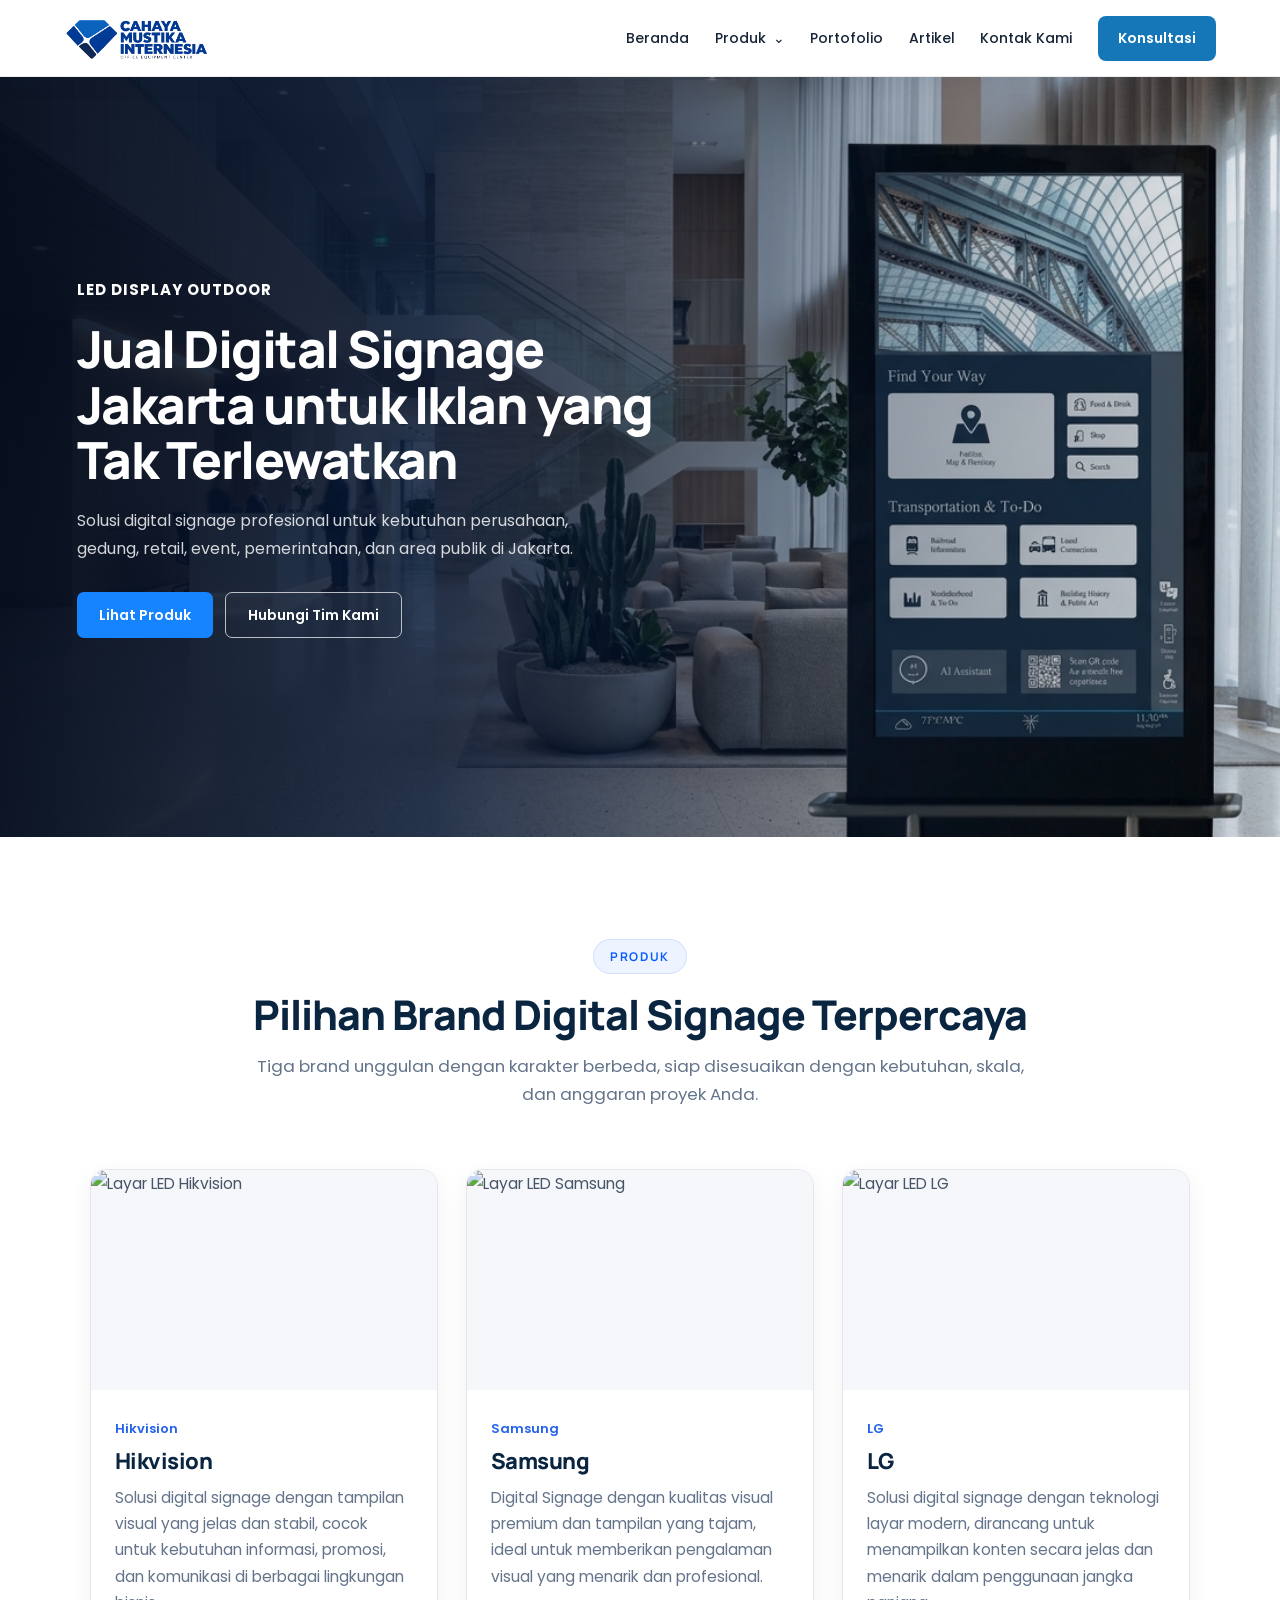
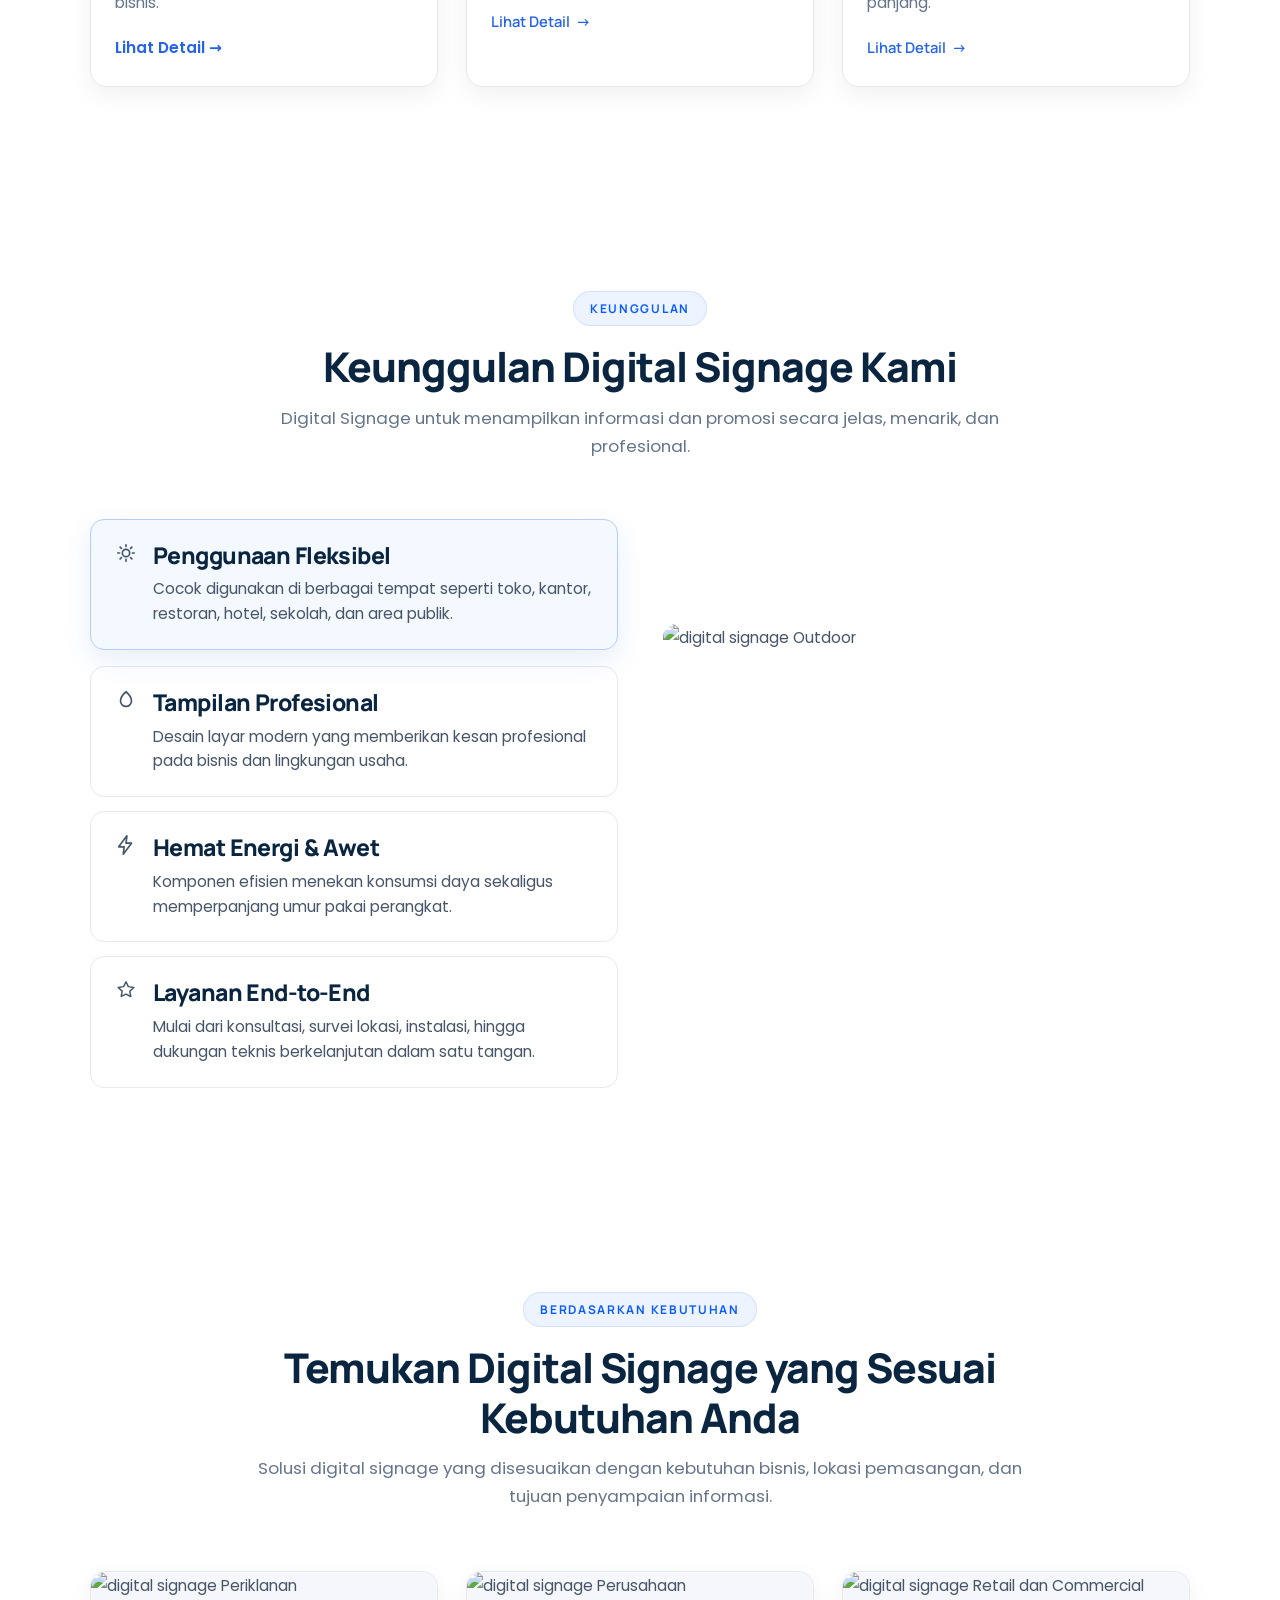
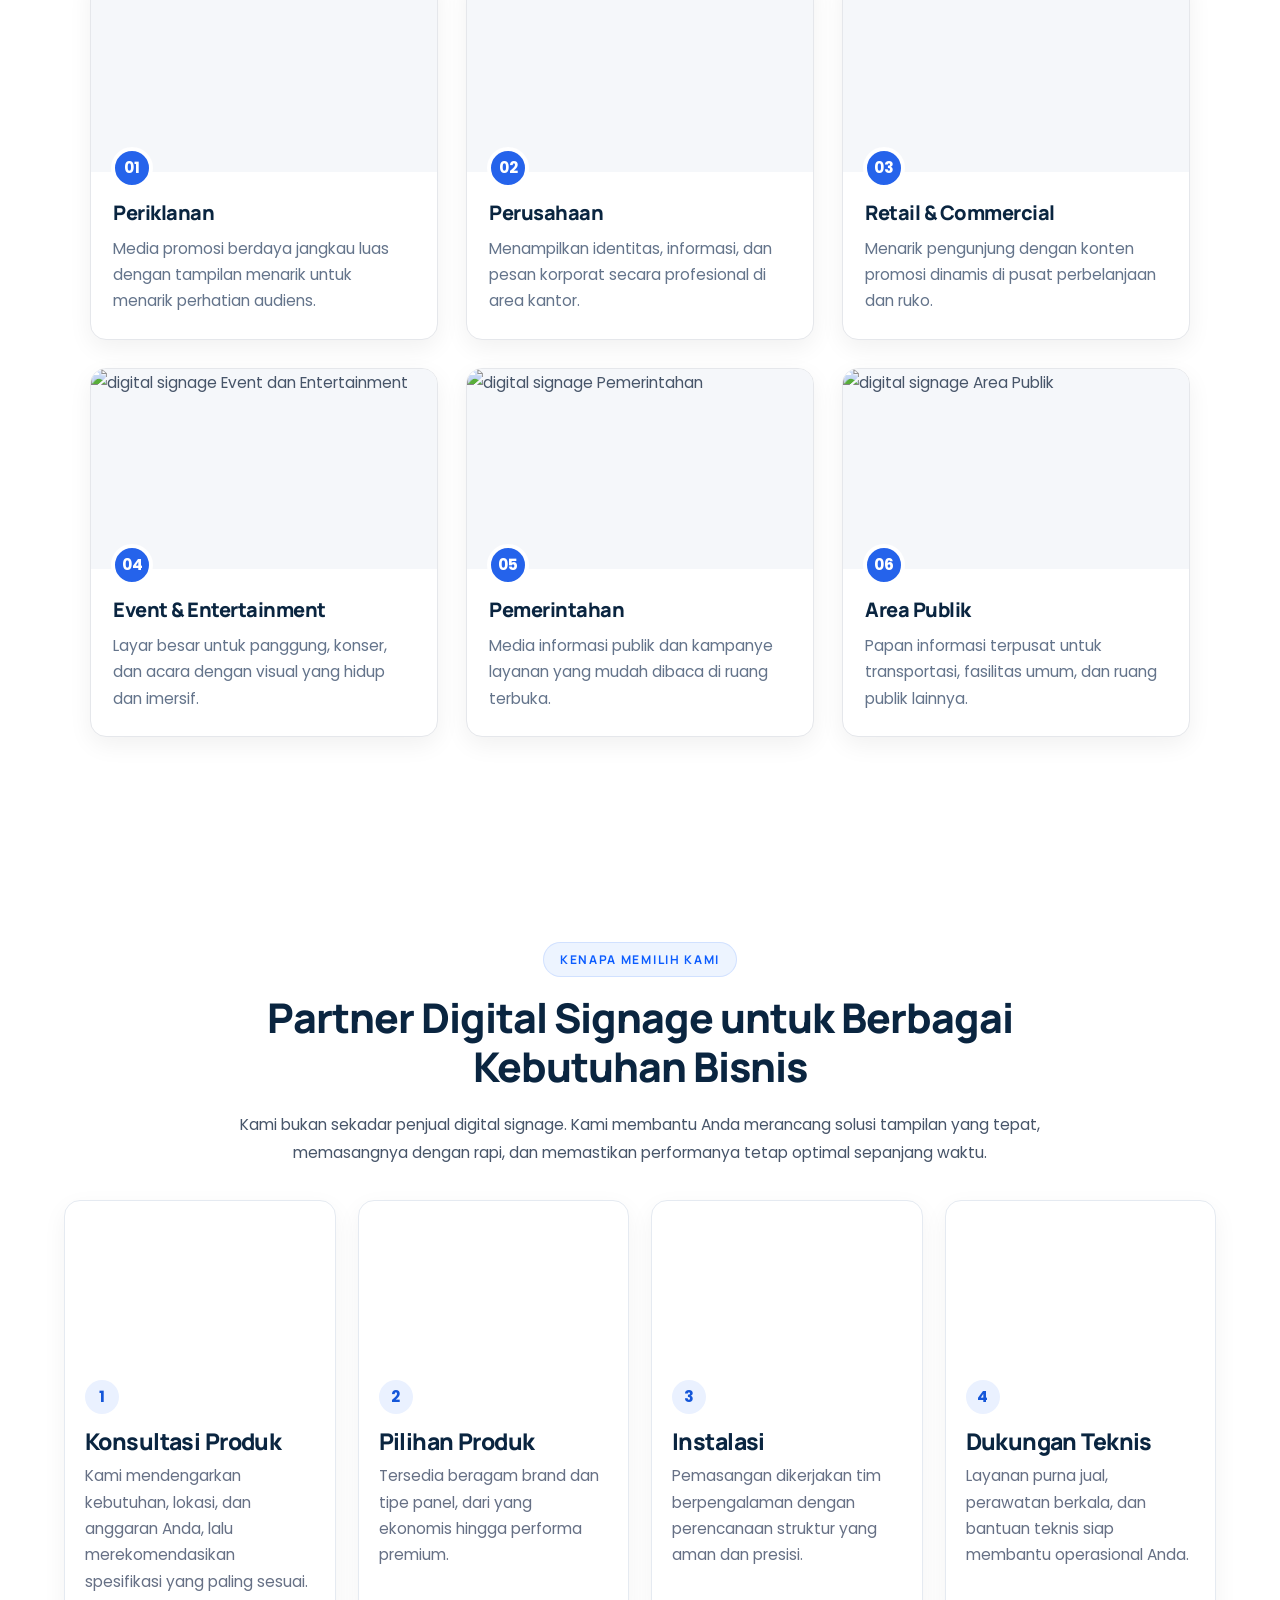
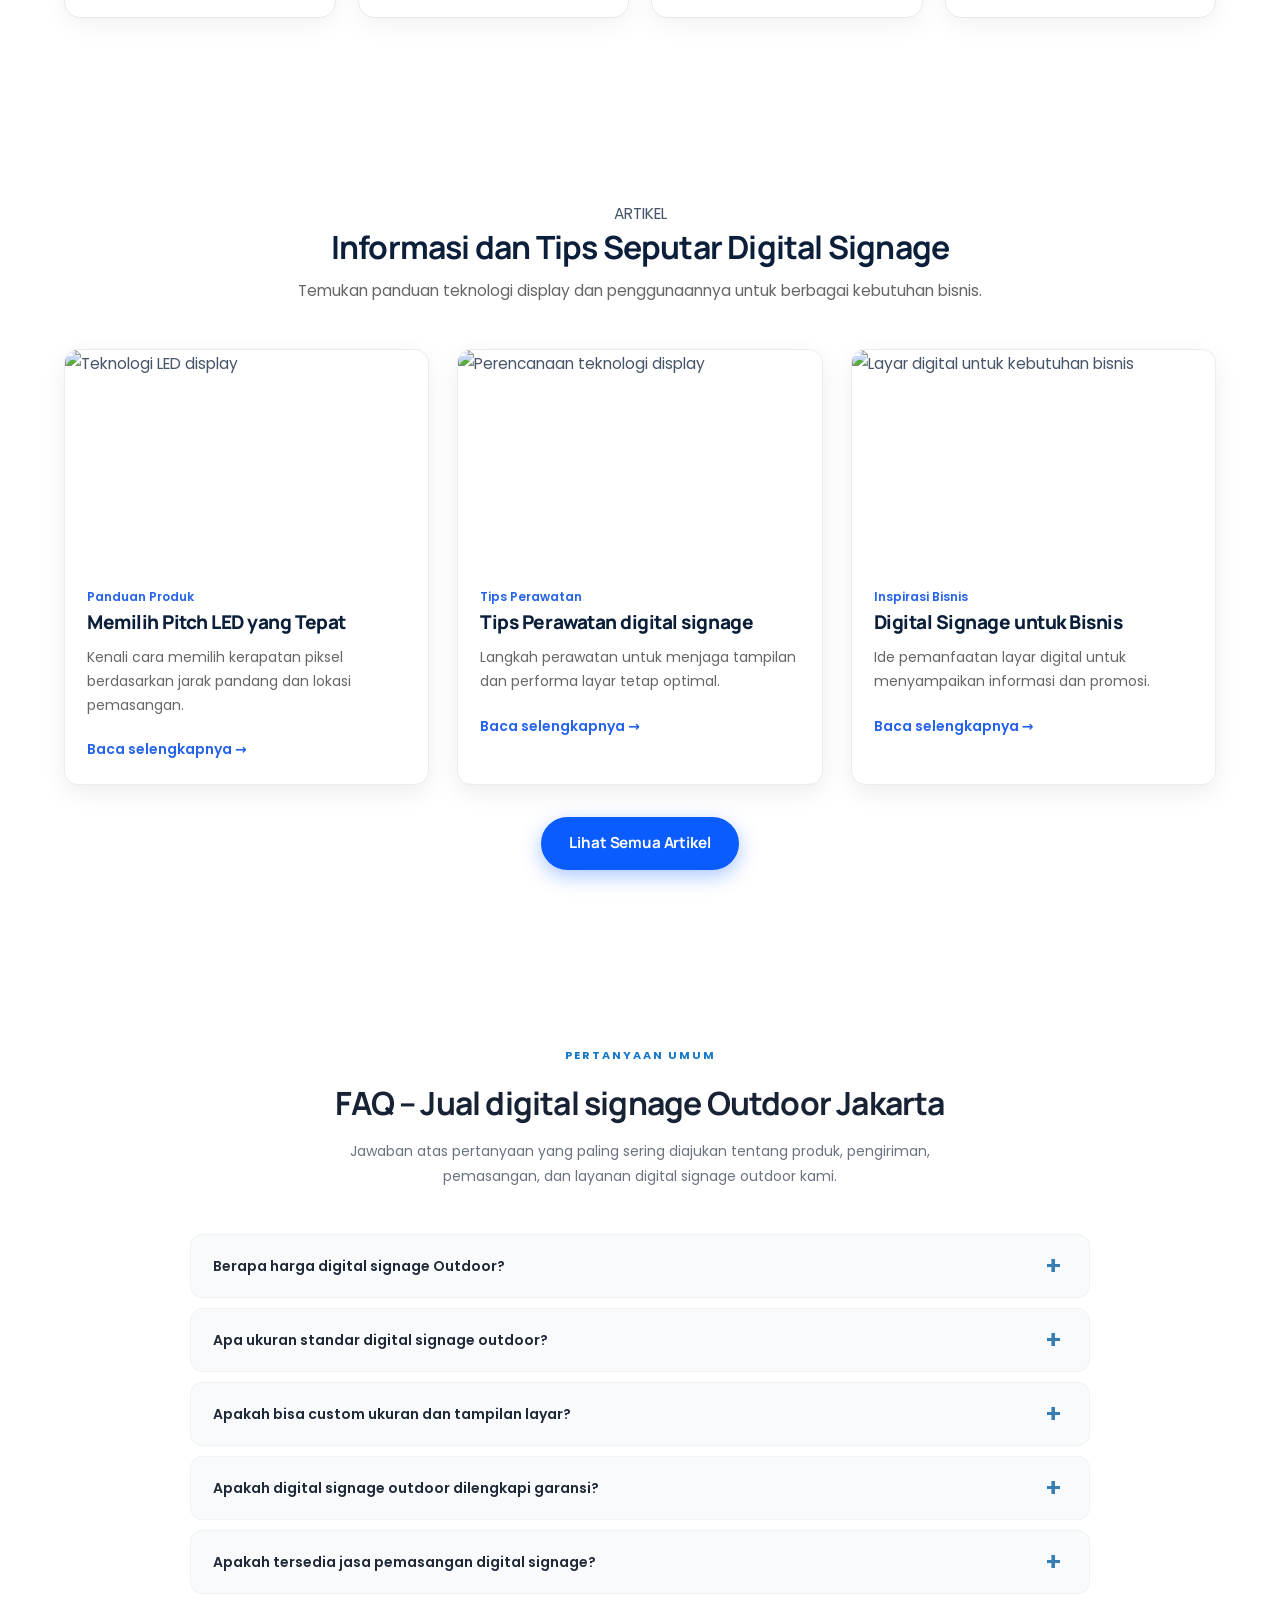
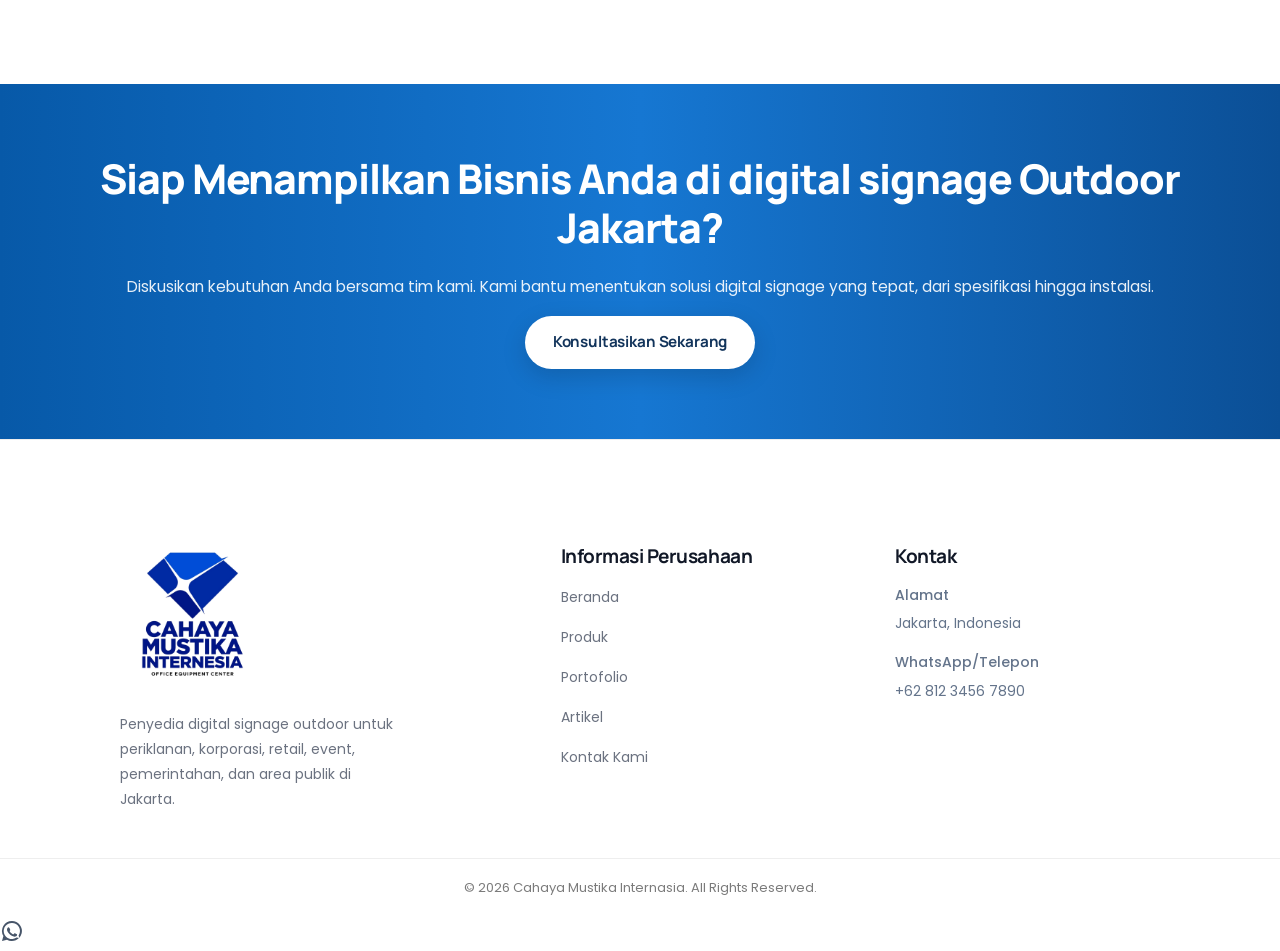
==== commit 601613ec: "Update website" ====
--- a/index.html
+++ b/index.html
@@ -56,7 +56,7 @@
     </div>
 
     <div class="hero-image">
-      <img src="assets/img/hero-digital signage-outdoor.jpg"
+      <img src="assets/img/digital signage.jpg"
            alt="digital signage Outdoor Jakarta">
     </div>
 
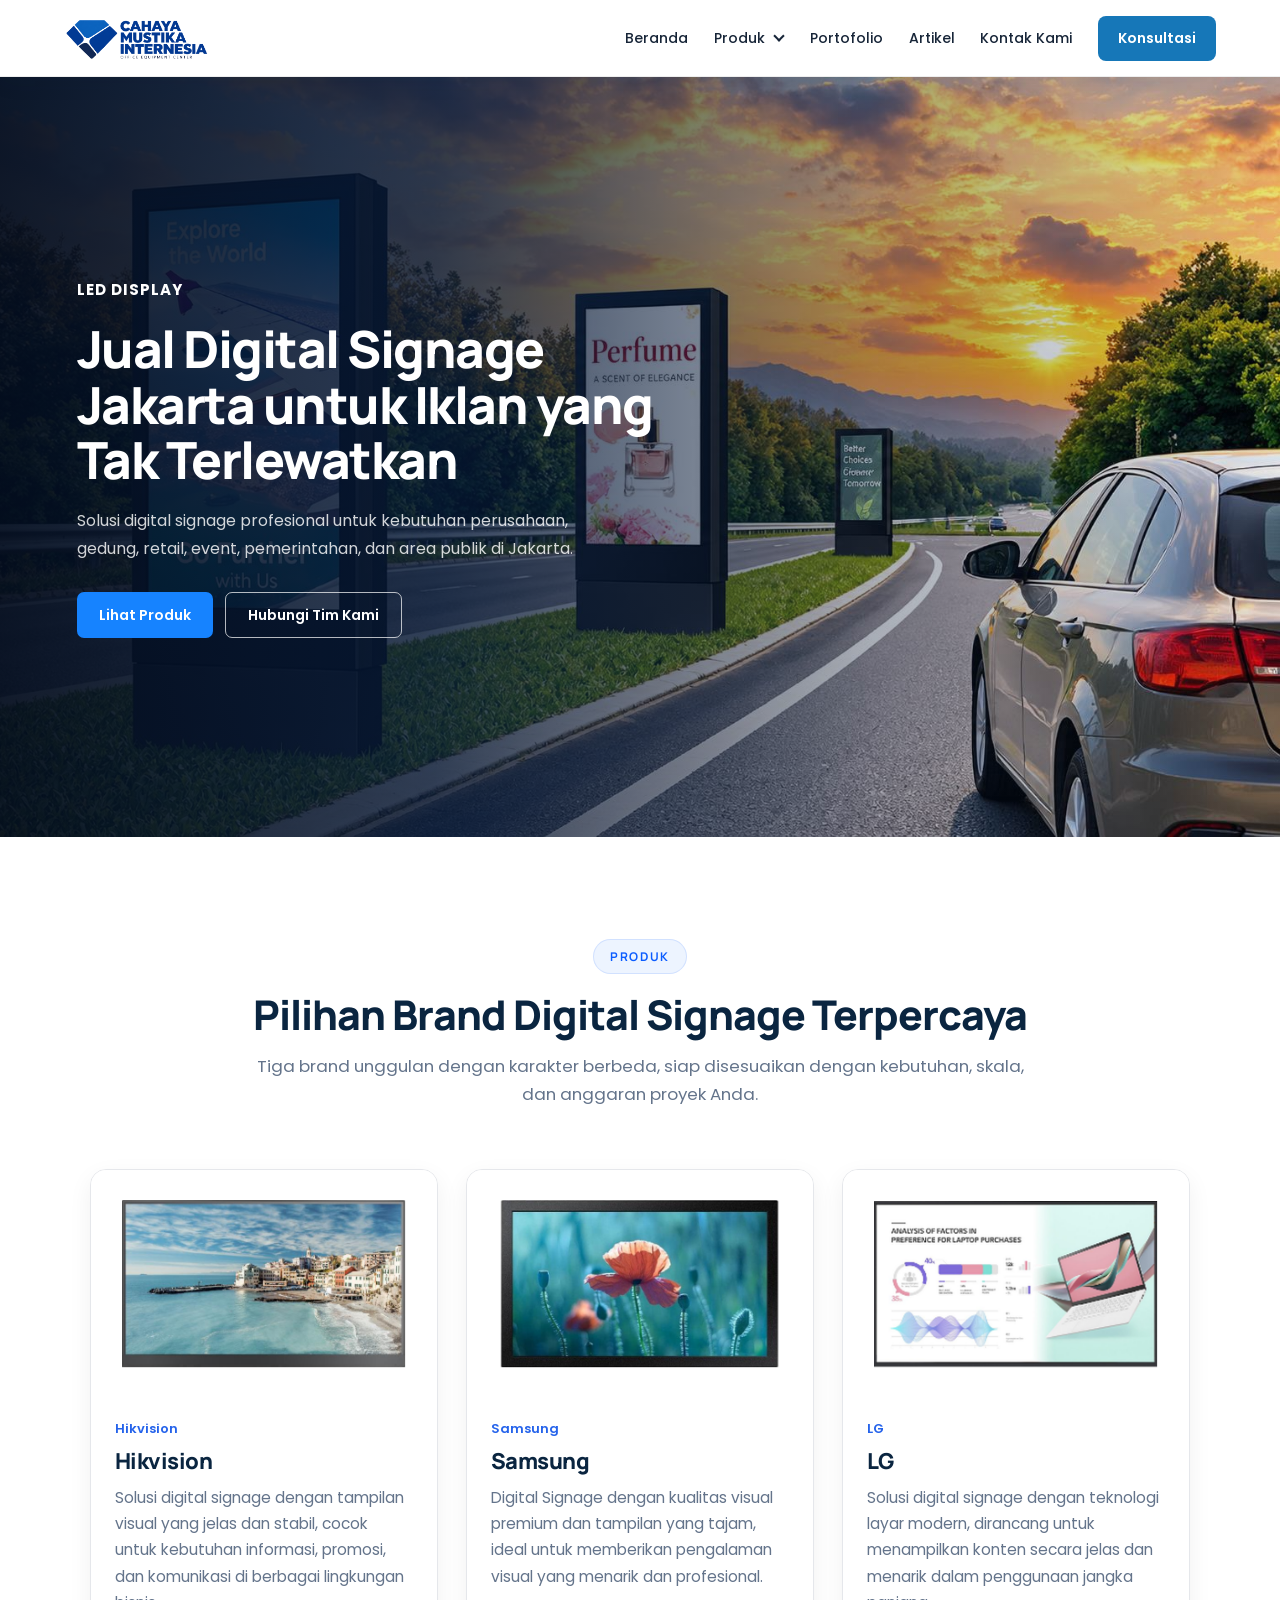
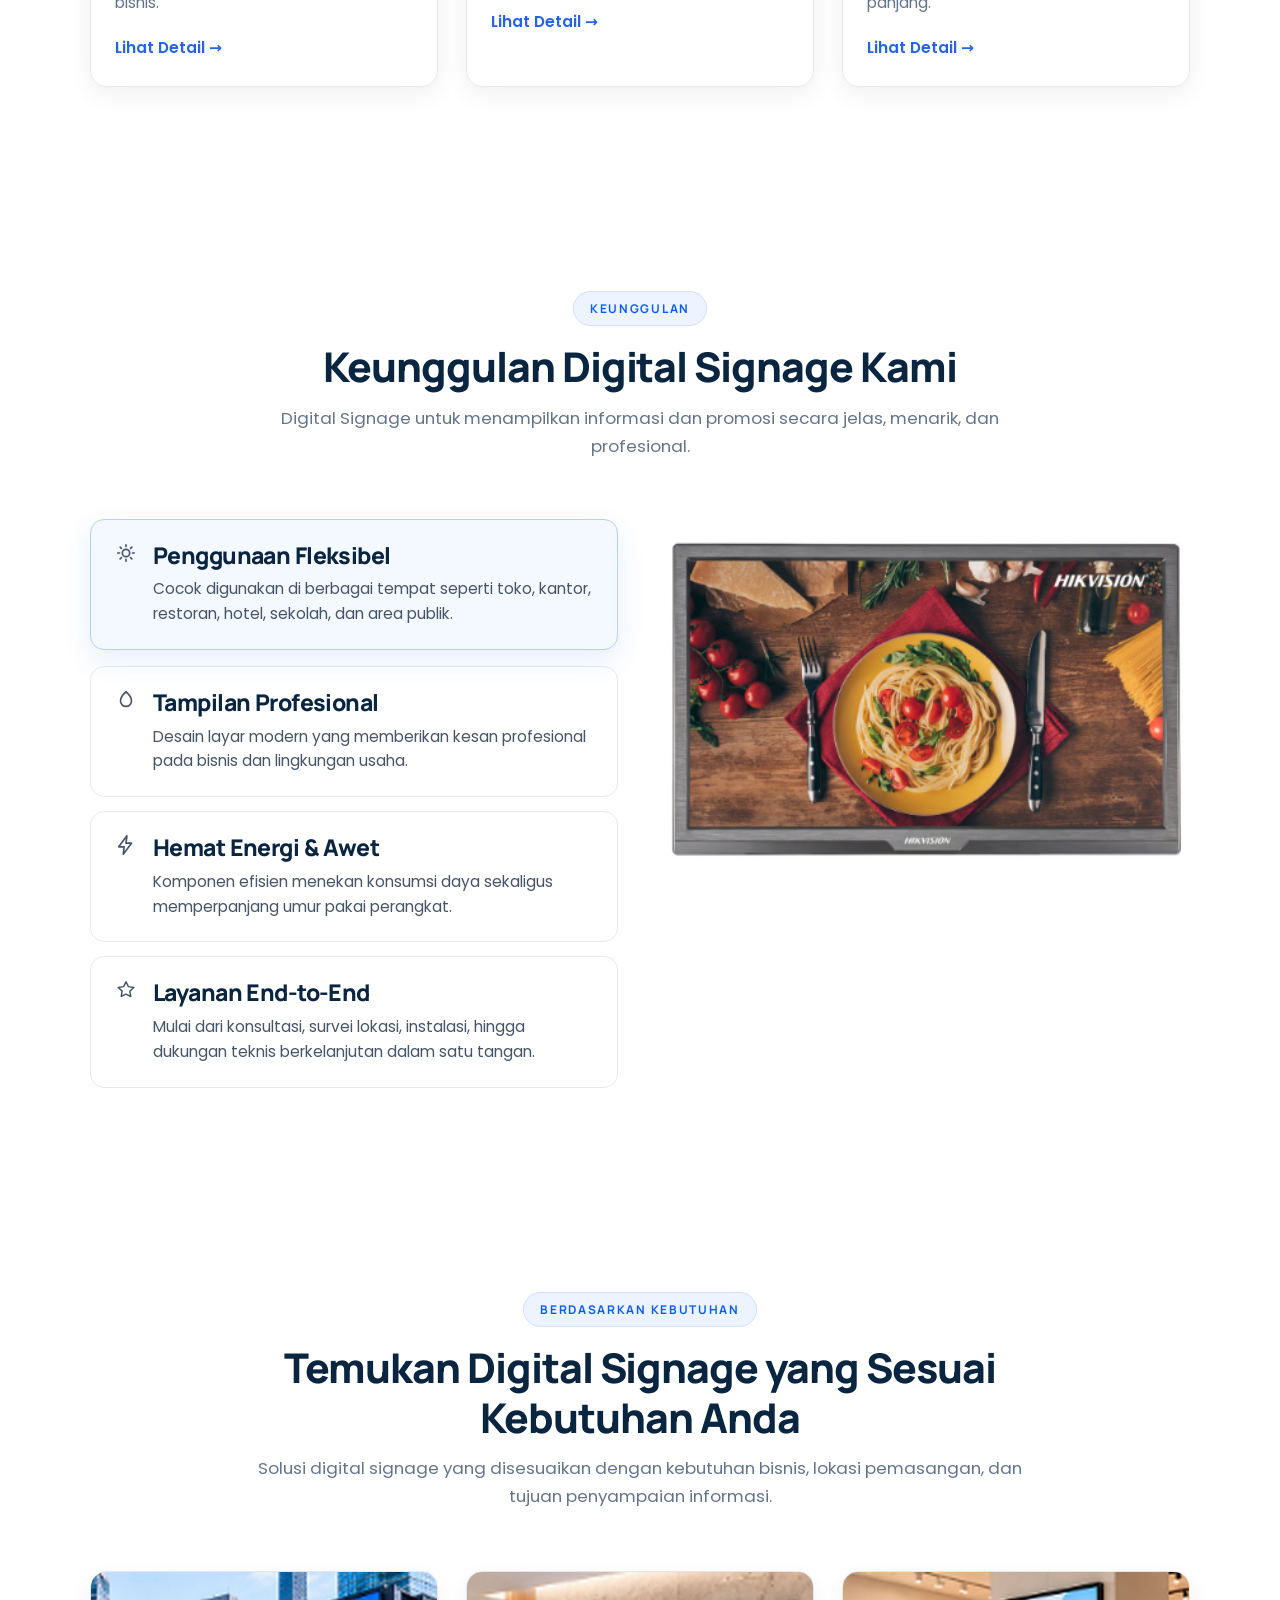
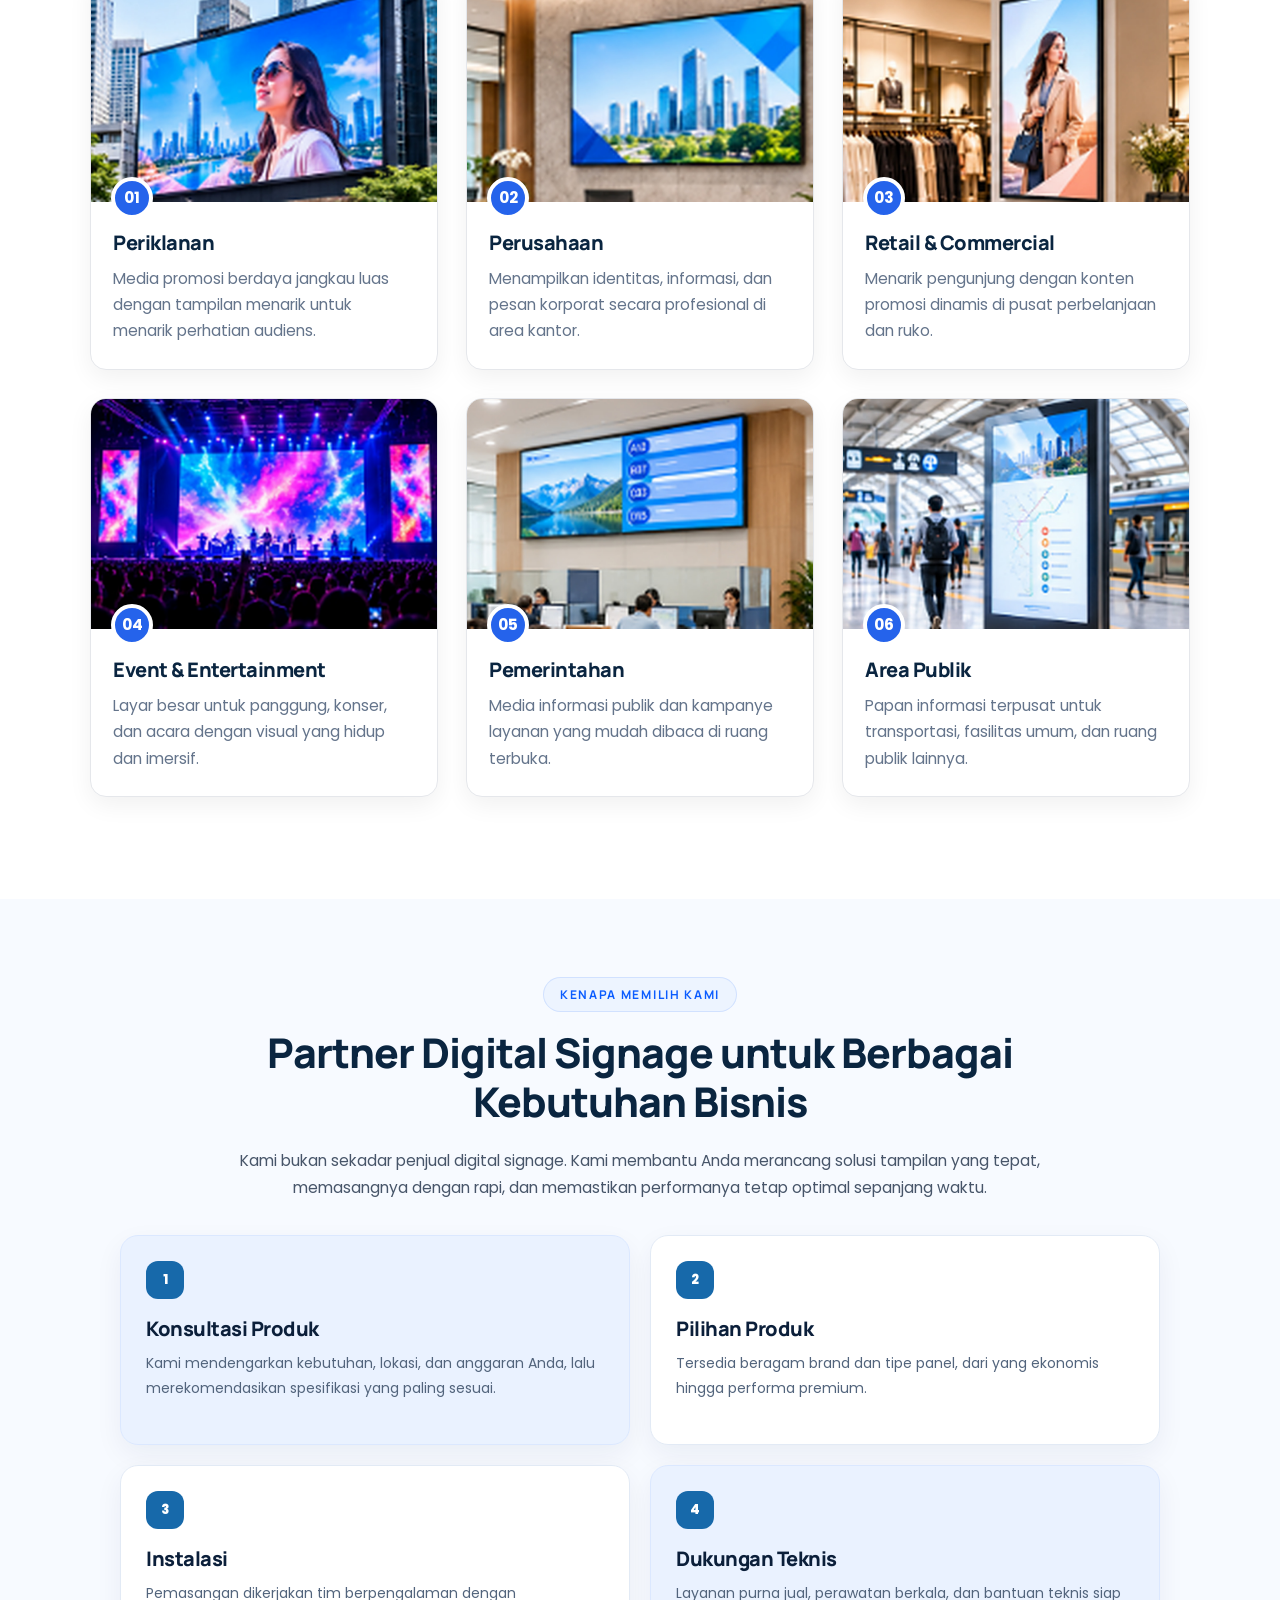
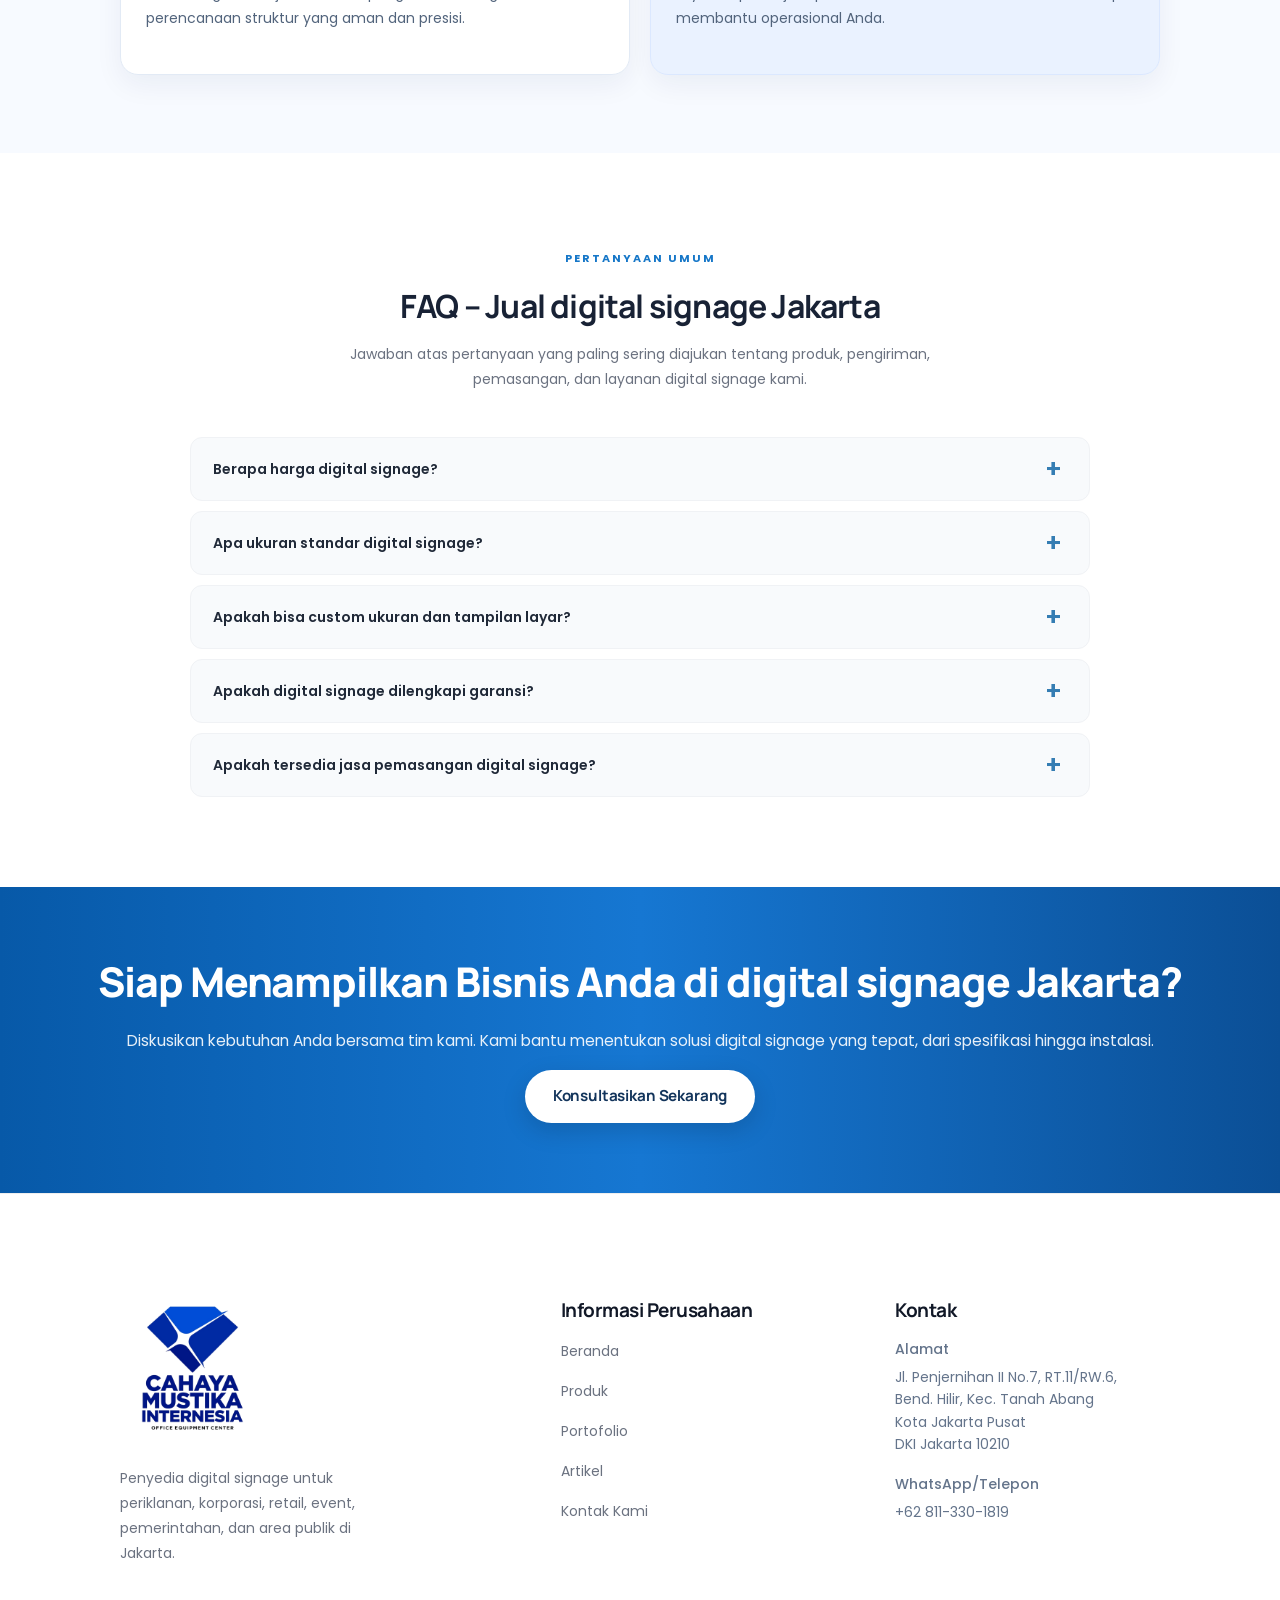
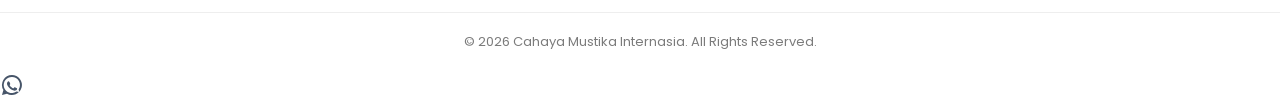
==== commit b86f6dea: "Update website Digital Signage" ====
--- a/index.html
+++ b/index.html
@@ -3,8 +3,8 @@
 <head>
   <meta charset="UTF-8" />
   <meta name="viewport" content="width=device-width, initial-scale=1.0" />
-  <title>Jual digital signage Outdoor Jakarta | Solusi LED Display Profesional</title>
-  <meta name="description" content="Jual digital signage outdoor Jakarta berkualitas tinggi untuk periklanan, perusahaan, retail, event, pemerintahan, dan area publik. Konsultasi, instalasi, dan dukungan teknis profesional." />
+  <title>Jual digital signage Jakarta | Solusi LED Display Profesional</title>
+  <meta name="description" content="Jual digital signage Jakarta berkualitas tinggi untuk periklanan, perusahaan, retail, event, pemerintahan, dan area publik. Konsultasi, instalasi, dan dukungan teknis profesional." />
 
   <link rel="preconnect" href="https://fonts.googleapis.com" />
   <link rel="preconnect" href="https://fonts.gstatic.com" crossorigin />
@@ -16,7 +16,7 @@
 <body>
 
   <!-- ================= HEADER ================= -->
-<header class="main-header site-header" id="site-header"><div class="header-container container"><a class="brand" href="index.html" aria-label="Beranda"><img src="assets/img/logo-header.png" alt="Cahaya Mustika Internasia" class="brand-logo"></a><button class="nav-toggle" id="nav-toggle" type="button" aria-label="Buka menu" aria-expanded="false"><span></span><span></span><span></span></button><nav class="main-nav" id="main-nav" aria-label="Navigasi utama"><a href="index.html">Beranda</a><div class="nav-dropdown has-dropdown"><a href="index.html#produk" class="dropdown-toggle" aria-expanded="false">Produk <span aria-hidden="true">⌄</span></a><div class="dropdown-menu dropdown" role="menu"><a class="dropdown-item" role="menuitem" href="produk-hikvision.html">Hikvision</a><a class="dropdown-item" role="menuitem" href="produk-lg.html">LG</a><a class="dropdown-item" role="menuitem" href="produk-samsung.html">Samsung</a></div></div><a href="portofolio.html">Portofolio</a><a href="artikel.html">Artikel</a><a href="kontak.html">Kontak Kami</a><a class="header-button" href="https://wa.me/6281234567890" target="_blank" rel="noopener">Konsultasi</a></nav></div></header>
+<header class="main-header site-header" id="site-header"><div class="header-container container"><a class="brand" href="index.html" aria-label="Beranda"><img src="assets/img/logo-header.png" alt="Cahaya Mustika Internasia" class="brand-logo"></a><button class="nav-toggle" id="nav-toggle" type="button" aria-label="Buka menu" aria-expanded="false"><span></span><span></span><span></span></button><nav class="main-nav" id="main-nav" aria-label="Navigasi utama"><a href="index.html">Beranda</a><div class="nav-dropdown has-dropdown"><a href="index.html#produk" class="dropdown-toggle" aria-expanded="false">Produk <span aria-hidden="true">⌄</span></a><div class="dropdown-menu dropdown" role="menu"><a class="dropdown-item" role="menuitem" href="produk-hikvision.html">Digital Signage Hikvision</a><a class="dropdown-item" role="menuitem" href="produk-samsung.html">Digital Signage Samsung</a><a class="dropdown-item" role="menuitem" href="produk-lg.html">Digital Signage LG</a></div></div><a href="portofolio.html">Portofolio</a><a href="artikel.html">Artikel</a><a href="kontak.html">Kontak Kami</a><a class="header-button" href="https://wa.me/628113301819?text=Halo%20Cahaya%20Mustika%20Internasia%2C%20saya%20ingin%20konsultasi%20mengenai%20digital%20signage." target="_blank" rel="noopener">Konsultasi</a></nav></div></header>
 
 
 <!-- ================= HERO ================= -->
@@ -29,7 +29,7 @@
     <div class="hero-content">
 
       <span class="hero-label">
-        LED DISPLAY OUTDOOR
+        LED DISPLAY
       </span>
 
       <h1>
@@ -48,7 +48,7 @@
           Lihat Produk
         </a>
 
-        <a href="#konsultasi" class="hero-btn-secondary">
+        <a href="https://wa.me/628113301819?text=Halo%20Cahaya%20Mustika%20Internasia%2C%20saya%20ingin%20konsultasi%20mengenai%20digital%20signage." class="hero-btn-secondary" target="_blank" rel="noopener">
           Hubungi Tim Kami
         </a>
       </div>
@@ -56,8 +56,9 @@
     </div>
 
     <div class="hero-image">
-      <img src="assets/img/digital signage.jpg"
-           alt="digital signage Outdoor Jakarta">
+      <!-- GANTI GAMBAR HERO: timpa file assets/img/hero-banner.jpg dengan gambar Anda (disarankan 1920x900 px, JPG/WebP) -->
+      <img src="assets/img/hero-banner.jpg"
+           alt="Digital signage Jakarta">
     </div>
 
   </div>
@@ -84,10 +85,9 @@
       <article class="product-card reveal">
         <div class="product-media">
           <img
-            src="https://images.unsplash.com/photo-1593784991095-a205069470b6?auto=format&fit=crop&w=1000&q=80"
-            alt="Layar LED Hikvision"
-            loading="lazy"
-            onerror="this.onerror=null;this.src='https://picsum.photos/seed/hikvision/1000/750';"
+            src="assets/img/beranda-hikvision.png"
+            alt="Layar digital signage Hikvision"
+            loading="lazy"
           />
         </div>
 
@@ -111,10 +111,9 @@
       <article class="product-card reveal" data-delay="100">
         <div class="product-media">
           <img
-            src="https://images.unsplash.com/photo-1531297484001-80022131f5a1?auto=format&fit=crop&w=1000&q=80"
-            alt="Layar LED Samsung"
-            loading="lazy"
-            onerror="this.onerror=null;this.src='https://picsum.photos/seed/samsung/1000/750';"
+            src="assets/img/beranda-samsung.png"
+            alt="Layar digital signage Samsung"
+            loading="lazy"
           />
         </div>
 
@@ -127,9 +126,9 @@
             Digital Signage dengan kualitas visual premium dan tampilan yang tajam, ideal untuk memberikan pengalaman visual yang menarik dan profesional.
           </p>
 
-          <a href="#kontak" class="link-arrow">
-            Lihat Detail <span>→</span>
-          </a>
+          <a href="produk-samsung.html" class="product-link">
+    Lihat Detail →
+</a>
         </div>
       </article>
 
@@ -138,10 +137,9 @@
       <article class="product-card reveal" data-delay="200">
         <div class="product-media">
           <img
-            src="https://images.unsplash.com/photo-1517336714731-489689fd1ca8?auto=format&fit=crop&w=1000&q=80"
-            alt="Layar LED LG"
-            loading="lazy"
-            onerror="this.onerror=null;this.src='https://picsum.photos/seed/lgbrand/1000/750';"
+            src="assets/img/beranda-lg.png"
+            alt="Layar digital signage LG"
+            loading="lazy"
           />
         </div>
 
@@ -154,9 +152,9 @@
             Solusi digital signage dengan teknologi layar modern, dirancang untuk menampilkan konten secara jelas dan menarik dalam penggunaan jangka panjang.
           </p>
 
-          <a href="#kontak" class="link-arrow">
-            Lihat Detail <span>→</span>
-          </a>
+          <a href="produk-lg.html" class="product-link">
+    Lihat Detail →
+</a>
         </div>
       </article>
 
@@ -205,10 +203,9 @@
 
           <img
             id="advantageImage"
-            src="https://images.unsplash.com/photo-1542751371-adc38448a05e?auto=format&fit=crop&w=1000&q=80"
-            alt="digital signage Outdoor"
-            loading="lazy"
-            onerror="this.onerror=null;this.src='https://picsum.photos/seed/keunggulan1/1000/1000';"
+            src="assets/img/keunggulan-makanan.png"
+            alt="digital signage"
+            loading="lazy"
           >
 
         </div>
@@ -226,7 +223,7 @@
         <!-- CARD 1 -->
         <article
           class="adv-card active"
-          data-image="https://images.unsplash.com/photo-1542751371-adc38448a05e?auto=format&fit=crop&w=1000&q=80"
+          data-image="assets/img/keunggulan-makanan.png"
         >
 
           <div class="adv-icon">
@@ -282,7 +279,7 @@
         <!-- CARD 2 -->
         <article
           class="adv-card"
-          data-image="https://images.unsplash.com/photo-1508739773434-c26b3d09e071?auto=format&fit=crop&w=1000&q=80"
+          data-image="assets/img/keunggulan-pemandangan.png"
         >
 
           <div class="adv-icon">
@@ -327,7 +324,7 @@
         <!-- CARD 3 -->
         <article
           class="adv-card"
-          data-image="https://images.unsplash.com/photo-1518770660439-4636190af475?auto=format&fit=crop&w=1000&q=80"
+          data-image="assets/img/lg-laptop.png"
         >
 
           <div class="adv-icon">
@@ -372,7 +369,7 @@
         <!-- CARD 4 -->
         <article
           class="adv-card"
-          data-image="https://images.unsplash.com/photo-1581092160607-ee22621dd758?auto=format&fit=crop&w=1000&q=80"
+          data-image="assets/img/keunggulan-parfum.png"
         >
 
           <div class="adv-icon">
@@ -446,10 +443,9 @@
 
         <div class="need-image">
           <img
-            src="https://images.unsplash.com/photo-1517457373958-b7bdd4587205?auto=format&fit=crop&w=800&q=80"
+            src="assets/img/kebutuhan-periklanan.jpg"
             alt="digital signage Periklanan"
             loading="lazy"
-            onerror="this.onerror=null;this.src='https://picsum.photos/seed/periklanan/800/500';"
           >
         </div>
 
@@ -470,10 +466,9 @@
 
         <div class="need-image">
           <img
-            src="https://images.unsplash.com/photo-1486406146926-c627a92ad1ab?auto=format&fit=crop&w=800&q=80"
+            src="assets/img/kebutuhan-perusahaan.jpg"
             alt="digital signage Perusahaan"
             loading="lazy"
-            onerror="this.onerror=null;this.src='https://picsum.photos/seed/perusahaan/800/500';"
           >
         </div>
 
@@ -494,10 +489,9 @@
 
         <div class="need-image">
           <img
-            src="https://images.unsplash.com/photo-1555529669-e69e7aa0ba9a?auto=format&fit=crop&w=800&q=80"
+            src="assets/img/kebutuhan-retail.jpg"
             alt="digital signage Retail dan Commercial"
             loading="lazy"
-            onerror="this.onerror=null;this.src='https://picsum.photos/seed/retail/800/500';"
           >
         </div>
 
@@ -518,10 +512,9 @@
 
         <div class="need-image">
           <img
-            src="https://images.unsplash.com/photo-1470225620780-dba8ba36b745?auto=format&fit=crop&w=800&q=80"
+            src="assets/img/kebutuhan-event.jpg"
             alt="digital signage Event dan Entertainment"
             loading="lazy"
-            onerror="this.onerror=null;this.src='https://picsum.photos/seed/event/800/500';"
           >
         </div>
 
@@ -542,10 +535,9 @@
 
         <div class="need-image">
           <img
-            src="https://images.unsplash.com/photo-1577495508048-b635879837f1?auto=format&fit=crop&w=800&q=80"
+            src="assets/img/kebutuhan-pemerintahan.jpg"
             alt="digital signage Pemerintahan"
             loading="lazy"
-            onerror="this.onerror=null;this.src='https://picsum.photos/seed/pemerintahan/800/500';"
           >
         </div>
 
@@ -566,10 +558,9 @@
 
         <div class="need-image">
           <img
-            src="https://images.unsplash.com/photo-1541888946425-d0fbb186c5f7?auto=format&fit=crop&w=800&q=80"
+            src="assets/img/kebutuhan-area-publik.jpg"
             alt="digital signage Area Publik"
             loading="lazy"
-            onerror="this.onerror=null;this.src='https://picsum.photos/seed/areapublik/800/500';"
           >
         </div>
 
@@ -649,32 +640,6 @@
   </div>
 </section>
 
-    <!-- ===================== 8. ARTIKEL ===================== -->
-    <section class="article-section" id="artikel">
-      <div class="section-header">
-        <span class="section-label">ARTIKEL</span>
-        <h2>Informasi dan Tips Seputar Digital Signage</h2>
-        <p>Temukan panduan teknologi display dan penggunaannya untuk berbagai kebutuhan bisnis.</p>
-      </div>
-      <div class="articles-grid home-articles-grid">
-        <article class="article-card">
-          <a href="artikel.html" aria-label="Baca artikel memilih pitch LED">
-            <img src="https://images.unsplash.com/photo-1518770660439-4636190af475?auto=format&fit=crop&w=1000&q=80" alt="Teknologi LED display" loading="lazy">
-          </a>
-          <div class="article-content"><span class="article-date">Panduan Produk</span><h3>Memilih Pitch LED yang Tepat</h3><p>Kenali cara memilih kerapatan piksel berdasarkan jarak pandang dan lokasi pemasangan.</p><a href="artikel.html">Baca selengkapnya →</a></div>
-        </article>
-        <article class="article-card">
-          <a href="artikel.html" aria-label="Baca tips perawatan digital signage"><img src="https://images.unsplash.com/photo-1556761175-b413da4baf72?auto=format&fit=crop&w=1000&q=80" alt="Perencanaan teknologi display" loading="lazy"></a>
-          <div class="article-content"><span class="article-date">Tips Perawatan</span><h3>Tips Perawatan digital signage</h3><p>Langkah perawatan untuk menjaga tampilan dan performa layar tetap optimal.</p><a href="artikel.html">Baca selengkapnya →</a></div>
-        </article>
-        <article class="article-card">
-          <a href="artikel.html" aria-label="Baca panduan digital signage untuk bisnis"><img src="https://images.unsplash.com/photo-1497366754035-f200968a6e72?auto=format&fit=crop&w=1000&q=80" alt="Layar digital untuk kebutuhan bisnis" loading="lazy"></a>
-          <div class="article-content"><span class="article-date">Inspirasi Bisnis</span><h3>Digital Signage untuk Bisnis</h3><p>Ide pemanfaatan layar digital untuk menyampaikan informasi dan promosi.</p><a href="artikel.html">Baca selengkapnya →</a></div>
-        </article>
-      </div>
-      <div class="article-section-more"><a class="btn btn-primary" href="artikel.html">Lihat Semua Artikel</a></div>
-    </section>
-
     <!-- ===================== 9. FAQ ===================== -->
    <section class="faq-section" id="faq">
   <div class="faq-container">
@@ -682,11 +647,11 @@
     <div class="faq-header">
       <span class="faq-label">PERTANYAAN UMUM</span>
 
-      <h2>FAQ – Jual digital signage Outdoor Jakarta</h2>
+      <h2>FAQ – Jual digital signage Jakarta</h2>
 
       <p>
         Jawaban atas pertanyaan yang paling sering diajukan tentang produk,
-        pengiriman, pemasangan, dan layanan digital signage outdoor kami.
+        pengiriman, pemasangan, dan layanan digital signage kami.
       </p>
     </div>
 
@@ -694,13 +659,13 @@
 
       <div class="faq-item">
         <button class="faq-question">
-          <span>Berapa harga digital signage Outdoor?</span>
+          <span>Berapa harga digital signage?</span>
           <span class="faq-arrow" aria-hidden="true">+</span>
         </button>
 
         <div class="faq-answer">
           <p>
-            Harga digital signage Outdoor menyesuaikan ukuran, pixel pitch,
+            Harga digital signage menyesuaikan ukuran, pixel pitch,
             spesifikasi, brand, dan kebutuhan pemasangan. Silakan
             konsultasikan kebutuhan Anda untuk mendapatkan penawaran.
           </p>
@@ -709,7 +674,7 @@
 
       <div class="faq-item">
         <button class="faq-question">
-          <span>Apa ukuran standar digital signage outdoor?</span>
+          <span>Apa ukuran standar digital signage?</span>
           <span class="faq-arrow" aria-hidden="true">+</span>
         </button>
 
@@ -737,7 +702,7 @@
 
       <div class="faq-item">
         <button class="faq-question">
-          <span>Apakah digital signage outdoor dilengkapi garansi?</span>
+          <span>Apakah digital signage dilengkapi garansi?</span>
           <span class="faq-arrow" aria-hidden="true">+</span>
         </button>
 
@@ -772,70 +737,57 @@
     <section class="cta" id="kontak">
       <div class="cta-bg" aria-hidden="true"></div>
       <div class="container cta-inner reveal">
-        <h2>Siap Menampilkan Bisnis Anda di digital signage Outdoor Jakarta?</h2>
+        <h2>Siap Menampilkan Bisnis Anda di digital signage Jakarta?</h2>
         <p>
           Diskusikan kebutuhan Anda bersama tim kami. Kami bantu menentukan solusi digital signage
           yang tepat, dari spesifikasi hingga instalasi.
         </p>
-        <a href="https://wa.me/6281234567890" class="btn btn-light btn-lg" target="_blank" rel="noopener">Konsultasikan Sekarang</a>
+        <a href="https://wa.me/628113301819?text=Halo%20Cahaya%20Mustika%20Internasia%2C%20saya%20ingin%20konsultasi%20mengenai%20digital%20signage." class="btn btn-light btn-lg" target="_blank" rel="noopener">Konsultasikan Sekarang</a>
       </div>
     </section>
 
-  </main>
 
   <!-- ===================== 11. FOOTER ===================== -->
   <footer class="site-footer">
     <div class="container footer-inner">
 
-      <!-- LOGO & DESKRIPSI -->
       <div class="footer-brand">
-        <a href="#beranda" class="brand brand-light" aria-label="Cahaya Mustika Internasia">
-          <img 
-  src="assets/img/logo-footer.png" 
-  alt="Cahaya Mustika Internasia" 
-  class="footer-logo"
->
+        <a href="index.html" aria-label="Cahaya Mustika Internasia">
+          <img src="assets/img/logo-footer.png" alt="Cahaya Mustika Internasia" class="footer-logo">
         </a>
-
         <p class="footer-desc">
-          Penyedia digital signage outdoor untuk periklanan, korporasi, retail, event,
+          Penyedia digital signage untuk periklanan, korporasi, retail, event,
           pemerintahan, dan area publik di Jakarta.
         </p>
       </div>
 
-      <!-- INFORMASI PERUSAHAAN -->
       <nav class="footer-col footer-company" aria-label="Informasi perusahaan">
         <h4>Informasi Perusahaan</h4>
         <ul>
-          <li><a href="#beranda">Beranda</a></li>
-          <li><a href="#produk">Produk</a></li>
-          <li><a href="./portofolio.html"
-   onclick="window.location.href='./portofolio.html'; return false;">
-  Portofolio
-</a></li>
+          <li><a href="index.html">Beranda</a></li>
+          <li><a href="index.html#produk">Produk</a></li>
+          <li><a href="portofolio.html">Portofolio</a></li>
           <li><a href="artikel.html">Artikel</a></li>
           <li><a href="kontak.html">Kontak Kami</a></li>
         </ul>
       </nav>
 
-      <!-- KONTAK -->
       <div class="footer-col footer-contact">
         <h4>Kontak</h4>
         <div class="contact-list">
           <div class="contact-item">
             <strong>Alamat</strong>
-            <span>Jakarta, Indonesia</span>
+            <span>Jl. Penjernihan II No.7, RT.11/RW.6,<br>Bend. Hilir, Kec. Tanah Abang<br>Kota Jakarta Pusat<br>DKI Jakarta 10210</span>
           </div>
           <div class="contact-item">
             <strong>WhatsApp/Telepon</strong>
-            <a href="tel:+6281234567890">+62 812 3456 7890</a>
-          </div>
-        </div>
-      </div>
-
-    </div>
-
-    <!-- COPYRIGHT PALING BAWAH -->
+            <a href="https://wa.me/628113301819?text=Halo%20Cahaya%20Mustika%20Internasia%2C%20saya%20ingin%20konsultasi%20mengenai%20digital%20signage." target="_blank" rel="noopener">+62 811-330-1819</a>
+          </div>
+        </div>
+      </div>
+
+    </div>
+
     <div class="footer-bottom">
       <div class="container footer-bottom-inner">
         <p>© 2026 Cahaya Mustika Internasia. All Rights Reserved.</p>
@@ -846,7 +798,7 @@
 
 <!-- FLOATING WHATSAPP -->
 <a
-  href="https://wa.me/6281234567890"
+  href="https://wa.me/628113301819?text=Halo%20Cahaya%20Mustika%20Internasia%2C%20saya%20ingin%20konsultasi%20mengenai%20digital%20signage."
   class="fab-wa"
   target="_blank"
   rel="noopener"
--- a/assets/css/style.css
+++ b/assets/css/style.css
@@ -821,7 +821,7 @@
 /* GAMBAR */
 .need-image {
   width: 100% !important;
-  height: 200px !important;
+  height: 230px !important;
   overflow: hidden !important;
   background: #f5f7fa !important;
 }
@@ -841,7 +841,7 @@
 /* NOMOR */
 .need-num {
   position: absolute !important;
-  top: 175px !important;
+  top: 205px !important;
   left: 20px !important;
   width: 42px !important;
   height: 42px !important;
@@ -2181,3 +2181,418 @@
 .main-header a:focus-visible,.faq-question:focus-visible{outline:3px solid #70b7ed;outline-offset:3px;border-radius:5px;}
 @media(max-width:768px){.main-header .header-container{padding:10px 16px;flex-wrap:wrap}.main-header .brand-logo{max-width:155px;height:42px}.main-header .nav-toggle{display:block;margin-left:auto}.main-header .main-nav{display:none;flex:0 0 100%;width:100%;align-items:stretch;flex-direction:column;gap:0;padding:8px 0 12px}.main-header .main-nav.open{display:flex}.main-header .main-nav>a,.main-header .dropdown-toggle{padding:12px 8px}.main-header .nav-dropdown{display:block;width:100%}.main-header .dropdown-toggle{justify-content:space-between}.main-header .dropdown-menu{position:static;display:none;min-width:0;opacity:1;visibility:visible;transform:none;box-shadow:none;border-radius:8px;margin:0 0 8px;padding:5px 8px;background:#f7fafc}.main-header .nav-dropdown.open .dropdown-menu{display:block}.main-header .dropdown-menu::before{display:none}.main-header .header-button{justify-content:center;margin-top:8px}}
 @media(prefers-reduced-motion:reduce){*,*::before,*::after{scroll-behavior:auto!important;animation-duration:.01ms!important;transition-duration:.01ms!important}.reveal{opacity:1;transform:none}}
+
+
+/* =========================================================
+   HOMEPAGE ARTIKEL — LAYOUT A: FEATURED + 2 ARTIKEL PENDUKUNG
+   ========================================================= */
+.article-editorial-section {
+  padding: 82px 5%;
+  background: linear-gradient(180deg, #f7faff 0%, #ffffff 100%);
+}
+.article-editorial-section .section-header {
+  max-width: 760px;
+  margin: 0 auto 42px;
+  text-align: center;
+}
+.article-editorial-section .section-label {
+  display: inline-block;
+  margin-bottom: 12px;
+  color: #2563eb;
+  font-size: 11px;
+  font-weight: 800;
+  letter-spacing: .16em;
+}
+.article-editorial-section .section-header h2 {
+  margin-bottom: 12px;
+  color: #0b1f3a;
+  font-size: clamp(27px, 3vw, 36px);
+  line-height: 1.2;
+  letter-spacing: -.035em;
+}
+.article-editorial-section .section-header p {
+  color: #64748b;
+  line-height: 1.75;
+}
+.editorial-articles-grid {
+  display: grid;
+  grid-template-columns: minmax(0, 1.18fr) minmax(0, .82fr);
+  align-items: stretch;
+  gap: 24px;
+  max-width: 1120px;
+}
+.editorial-articles-grid .article-card {
+  min-width: 0;
+  border: 1px solid #e4eaf3;
+  border-radius: 18px;
+  background: #fff;
+  box-shadow: 0 12px 34px rgba(15, 35, 70, .07);
+  overflow: hidden;
+  transition: transform .25s ease, box-shadow .25s ease;
+}
+.editorial-articles-grid .article-card:hover {
+  transform: translateY(-4px);
+  box-shadow: 0 18px 42px rgba(15, 35, 70, .12);
+}
+.editorial-featured-card {
+  display: flex;
+  flex-direction: column;
+}
+.editorial-featured-card .editorial-image-link {
+  display: block;
+  height: 300px;
+  overflow: hidden;
+  background: #e8eef7;
+}
+.editorial-articles-grid .article-card img {
+  display: block;
+  width: 100%;
+  height: 100%;
+  object-fit: cover;
+  transition: transform .45s ease;
+}
+.editorial-articles-grid .article-card:hover img {
+  transform: scale(1.035);
+}
+.editorial-featured-card .article-content {
+  display: flex;
+  flex: 1;
+  flex-direction: column;
+  align-items: flex-start;
+  padding: 28px 30px 30px;
+}
+.editorial-articles-grid .article-content .article-date {
+  margin-bottom: 10px;
+  color: #2563eb;
+  font-size: 10px;
+  font-weight: 800;
+  letter-spacing: .13em;
+}
+.editorial-featured-card .article-content h3 {
+  margin: 0 0 12px;
+  color: #0b1f3a;
+  font-size: clamp(23px, 2.4vw, 30px);
+  line-height: 1.25;
+  letter-spacing: -.025em;
+}
+.editorial-featured-card .article-content p {
+  max-width: 540px;
+  margin-bottom: 24px;
+  color: #64748b;
+  font-size: 14px;
+  line-height: 1.8;
+}
+.editorial-read-link {
+  display: inline-flex !important;
+  align-items: center;
+  gap: 8px;
+  margin-top: auto;
+  color: #1456d9 !important;
+  font-size: 13px !important;
+  font-weight: 700 !important;
+  text-decoration: none;
+}
+.editorial-read-link span {
+  transition: transform .2s ease;
+}
+.editorial-read-link:hover span {
+  transform: translateX(4px);
+}
+.editorial-side-articles {
+  display: grid;
+  grid-template-rows: repeat(2, minmax(0, 1fr));
+  gap: 24px;
+  min-width: 0;
+}
+.editorial-small-card {
+  display: grid;
+  grid-template-columns: minmax(115px, .78fr) minmax(0, 1.22fr);
+  align-items: stretch;
+}
+.editorial-small-image {
+  display: block;
+  min-height: 205px;
+  overflow: hidden;
+  background: #e8eef7;
+}
+.editorial-small-card .article-content {
+  display: flex;
+  flex-direction: column;
+  align-items: flex-start;
+  justify-content: center;
+  padding: 20px;
+}
+.editorial-small-card .article-content h3 {
+  margin: 0 0 8px;
+  color: #0b1f3a;
+  font-size: 17px;
+  line-height: 1.35;
+}
+.editorial-small-card .article-content p {
+  margin: 0 0 14px;
+  color: #64748b;
+  font-size: 12px;
+  line-height: 1.65;
+}
+.editorial-small-card .article-content .article-date {
+  font-size: 9px;
+}
+.editorial-small-card .editorial-read-link {
+  font-size: 11px !important;
+}
+.article-editorial-section .article-section-more {
+  margin-top: 34px;
+  text-align: center;
+}
+.article-editorial-section .btn.btn-primary {
+  border-radius: 999px;
+  padding: 13px 25px;
+  box-shadow: 0 8px 20px rgba(37, 99, 235, .2);
+}
+@media (max-width: 900px) {
+  .editorial-articles-grid {
+    grid-template-columns: minmax(0, 1fr);
+    max-width: 720px;
+  }
+  .editorial-featured-card .editorial-image-link {
+    height: 320px;
+  }
+  .editorial-side-articles {
+    grid-template-rows: none;
+    grid-template-columns: repeat(2, minmax(0, 1fr));
+  }
+  .editorial-small-card {
+    display: flex;
+    flex-direction: column;
+  }
+  .editorial-small-image {
+    height: 170px;
+    min-height: 170px;
+  }
+  .editorial-small-card .article-content {
+    padding: 20px;
+  }
+}
+@media (max-width: 560px) {
+  .article-editorial-section {
+    padding: 58px 5%;
+  }
+  .editorial-featured-card .editorial-image-link {
+    height: 220px;
+  }
+  .editorial-featured-card .article-content {
+    padding: 22px;
+  }
+  .editorial-side-articles {
+    grid-template-columns: minmax(0, 1fr);
+    gap: 16px;
+  }
+  .editorial-small-card {
+    display: grid;
+    grid-template-columns: 112px minmax(0, 1fr);
+  }
+  .editorial-small-image {
+    height: 100%;
+    min-height: 185px;
+  }
+  .editorial-small-card .article-content {
+    padding: 16px 14px;
+  }
+  .editorial-small-card .article-content h3 {
+    font-size: 15px;
+  }
+  .editorial-small-card .article-content p {
+    font-size: 11px;
+  }
+}
+
+
+/* =========================================================
+   SECTION "KENAPA MEMILIH KAMI" — LAYOUT A: BENTO GRID
+   Scoped only to #kenapa; other sections remain unchanged.
+   ========================================================= */
+#kenapa.why {
+  padding-top: 78px;
+  padding-bottom: 78px;
+  background: #f7faff;
+}
+#kenapa .why-inner {
+  display: block !important;
+}
+#kenapa .why-intro {
+  max-width: 800px;
+  margin: 0 auto 34px;
+  text-align: center;
+}
+#kenapa .why-list {
+  display: grid;
+  grid-template-columns: repeat(2, minmax(0, 1fr));
+  gap: 20px;
+  max-width: 1040px;
+  margin: 0 auto;
+  padding: 0;
+  list-style: none;
+}
+#kenapa .why-item {
+  display: flex;
+  flex-direction: column;
+  align-items: flex-start;
+  gap: 16px;
+  min-height: 210px;
+  padding: 25px;
+  overflow: hidden;
+  border: 1px solid #e2eaf5;
+  border-radius: 18px;
+  background: #ffffff;
+  box-shadow: 0 10px 28px rgba(16, 42, 80, .06);
+  transition: transform .25s ease, box-shadow .25s ease;
+}
+#kenapa .why-item::before {
+  display: none !important;
+  content: none !important;
+}
+#kenapa .why-item:nth-child(1),
+#kenapa .why-item:nth-child(4) {
+  background: #eaf2ff;
+  border-color: #dbe8ff;
+}
+#kenapa .why-item:nth-child(2),
+#kenapa .why-item:nth-child(3) {
+  background: #ffffff;
+}
+#kenapa .why-item:hover {
+  transform: translateY(-4px);
+  box-shadow: 0 16px 34px rgba(16, 42, 80, .11);
+}
+#kenapa .why-item .why-index {
+  display: grid;
+  place-items: center;
+  flex: 0 0 38px;
+  width: 38px;
+  height: 38px;
+  margin: 0;
+  border-radius: 12px;
+  background: #1769aa;
+  color: #ffffff;
+  font-size: 13px;
+  font-weight: 800;
+}
+#kenapa .why-item > div {
+  padding: 0;
+}
+#kenapa .why-item h3 {
+  margin: 0 0 9px;
+  color: #0b1f3a;
+  font-family: Manrope, sans-serif;
+  font-size: 20px;
+  line-height: 1.35;
+}
+#kenapa .why-item p {
+  margin: 0;
+  color: #52647c;
+  font-size: 14px;
+  line-height: 1.75;
+}
+@media (max-width: 600px) {
+  #kenapa.why {
+    padding-top: 56px;
+    padding-bottom: 56px;
+  }
+  #kenapa .why-list {
+    grid-template-columns: minmax(0, 1fr);
+    gap: 14px;
+  }
+  #kenapa .why-item {
+    min-height: 0;
+    padding: 22px;
+  }
+}
+
+
+/* =========================================================
+   PANAH MENU "PRODUK" - SEJAJAR DENGAN TEKS
+========================================================= */
+.main-header .dropdown-toggle { align-items: center; gap: 8px; }
+
+.main-header .dropdown-toggle span {
+  display: inline-flex !important;
+  align-items: center;
+  justify-content: center;
+  width: 12px;
+  height: 12px;
+  font-size: 0 !important;      /* sembunyikan karakter panah lama */
+  line-height: 1;
+  transition: transform .25s ease;
+}
+
+.main-header .dropdown-toggle span::before {
+  content: "";
+  display: block;
+  width: 8px;
+  height: 8px;
+  border-right: 2px solid currentColor;
+  border-bottom: 2px solid currentColor;
+  transform: rotate(45deg);
+  margin-top: -4px;             /* pusatkan secara visual dengan teks */
+}
+
+.main-header .nav-dropdown:hover .dropdown-toggle span,
+.main-header .nav-dropdown.open .dropdown-toggle span { transform: rotate(180deg); }
+
+/* Kontak: nomor di atas tombol, warna tombol sama dengan tombol Konsultasi */
+.contact-info-card .contact-phone{margin:0 0 14px;}
+.contact-info-card .btn-primary{background:#1677b8;color:#fff;box-shadow:none;}
+.contact-info-card .btn-primary:hover{background:#125f94;box-shadow:none;}
+
+/* HERO HIKVISION: teks kiri + gambar horizontal kanan */
+.hero.hero-hikvision {
+  min-height: 560px;
+  padding: 80px 7%;
+  background: linear-gradient(115deg, #041841 0%, #072a63 55%, #0b3c8c 100%);
+}
+.hero-hikvision .hero-hv-inner {
+  width: 100%; max-width: 1200px; margin: 0 auto;
+  display: grid; grid-template-columns: 1fr 1.05fr; gap: 56px; align-items: center;
+}
+.hero-hikvision .hero-content { width: auto; max-width: 560px; }
+.hero-hikvision .hero-content h1 { font-size: 52px; }
+.hero-hikvision .hero-hv-image img {
+  display: block; width: 100%; height: auto; aspect-ratio: 16 / 10; object-fit: cover;
+  border-radius: 16px; box-shadow: 0 24px 60px rgba(0,0,0,.40);
+}
+@media (max-width: 900px) {
+  .hero.hero-hikvision { min-height: 0; padding: 70px 7%; }
+  .hero-hikvision .hero-hv-inner { grid-template-columns: 1fr; gap: 36px; }
+  .hero-hikvision .hero-content h1 { font-size: 38px; }
+}
+
+
+/* HERO HIKVISION: sama seperti hero beranda (foto penuh + overlay gelap) */
+.hero-hikvision-new .hero-label { color: #fff; font-size: 13px; letter-spacing: 1.5px; text-transform: none; }
+.hero-hikvision-new .hero-content h1 { color: #fff; font-size: clamp(38px, 4vw, 58px); margin: 0 0 20px; }
+.hero-hikvision-new .hero-content p { color: rgba(255,255,255,.82); font-size: 16px; line-height: 1.7; max-width: 520px; }
+.hero-hikvision-new .hero-image img { object-position: center; }
+.hero-hikvision-new .hero-image img { object-position: 70% center; }
+
+/* HERO HIKVISION: gambar diturunkan agar seluruh layar produk terlihat */
+.hero-hikvision-new .hero-image img { object-position: 70% 0%; }
+@media (max-width: 700px) {
+  .hero-hikvision-new .hero-image img { object-position: 72% 0%; }
+}
+
+/* HERO SAMSUNG: foto bunga penuh + overlay gelap (sama seperti hero Hikvision) */
+.hero-samsung-new .hero-label { color: #fff; font-size: 13px; letter-spacing: 1.5px; text-transform: none; }
+.hero-samsung-new .hero-content h1 { color: #fff; font-size: clamp(38px, 4vw, 58px); margin: 0 0 20px; }
+.hero-samsung-new .hero-content p { color: rgba(255,255,255,.82); font-size: 16px; line-height: 1.7; max-width: 520px; }
+.hero-samsung-new .hero-image img { object-position: 70% center; }
+
+/* HERO LG: foto penuh + overlay gelap (sama seperti hero Hikvision & Samsung) */
+.hero-lg-new .hero-label { color: #fff; font-size: 13px; letter-spacing: 1.5px; text-transform: none; }
+.hero-lg-new .hero-content h1 { color: #fff; font-size: clamp(38px, 4vw, 58px); margin: 0 0 20px; }
+.hero-lg-new .hero-content p { color: rgba(255,255,255,.82); font-size: 16px; line-height: 1.7; max-width: 520px; }
+.hero-lg-new .hero-image img { object-position: 70% 0%; }
+
+/* Keunggulan: gambar tetap terlihat (sticky) saat card di-scroll di desktop */
+@media (min-width: 769px) {
+  .adv-visual { position: sticky; top: 110px; align-self: start; }
+}
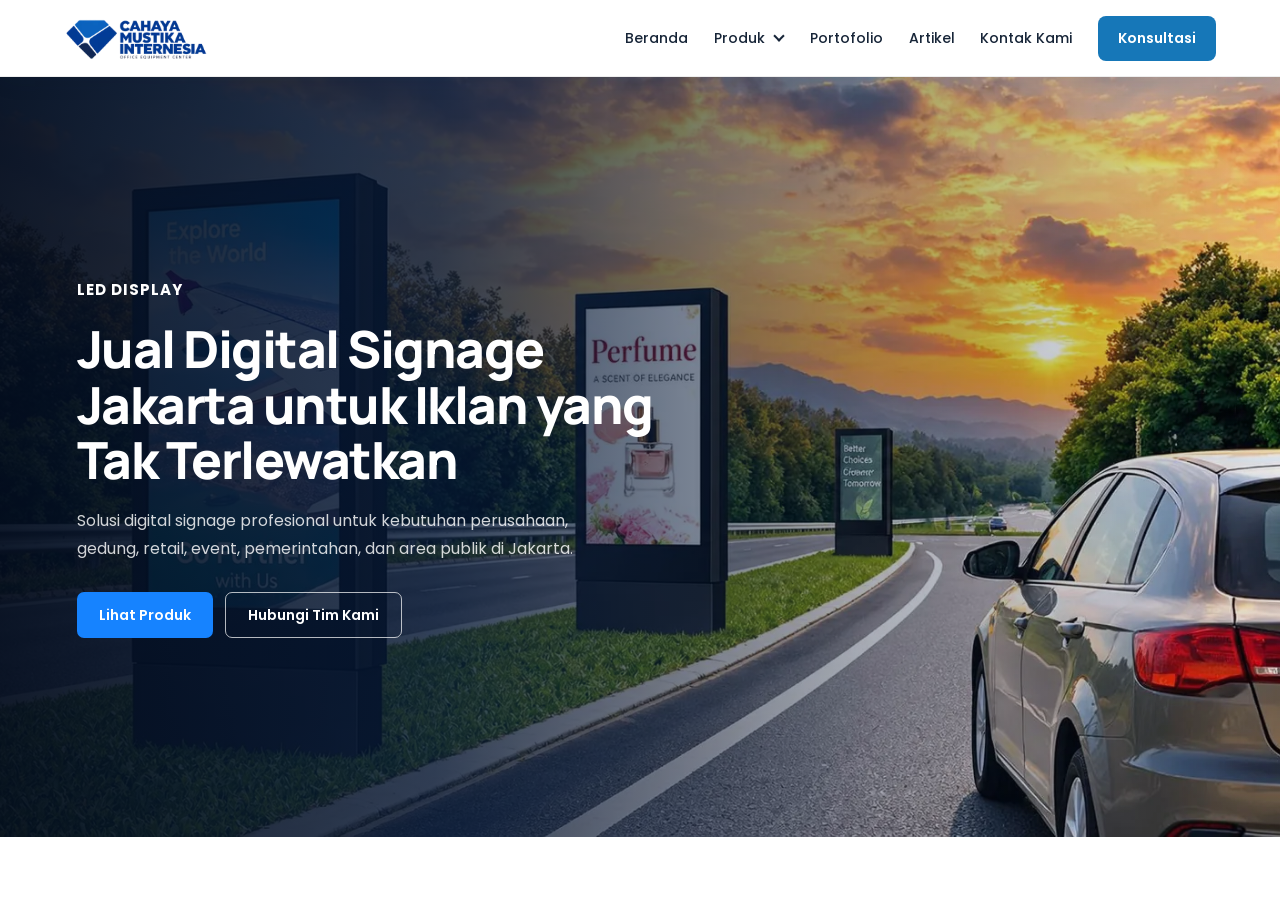
==== commit e803e621: "Update foto dan kode website" ====
--- a/index.html
+++ b/index.html
@@ -1,826 +1,45 @@
 <!DOCTYPE html>
-<html lang="id">
-<head>
-  <meta charset="UTF-8" />
-  <meta name="viewport" content="width=device-width, initial-scale=1.0" />
-  <title>Jual digital signage Jakarta | Solusi LED Display Profesional</title>
-  <meta name="description" content="Jual digital signage Jakarta berkualitas tinggi untuk periklanan, perusahaan, retail, event, pemerintahan, dan area publik. Konsultasi, instalasi, dan dukungan teknis profesional." />
+<html lang="id"><head><meta charset="utf-8">
+<meta name="viewport" content="width=device-width,initial-scale=1">
+<title>Jual Digital Signage Jakarta</title>
+<style>html,body{margin:0;height:100%;background:#fff}iframe{border:0;width:100%;height:100%;display:block}</style>
+</head><body><iframe id="f" title="Website"></iframe>
+<script>
+const PAGES={"artikel": "<!DOCTYPE html>\n<html lang=\"id\">\n<head>\n  <meta charset=\"UTF-8\">\n  <meta name=\"viewport\" content=\"width=device-width, initial-scale=1.0\">\n\n  <title>Artikel digital signage Outdoor Jakarta | Cahaya Mustika Internasia<\/title>\n\n  <meta\n    name=\"description\"\n    content=\"Artikel seputar digital signage outdoor, LED display, perawatan, instalasi, dan tips memilih digital signage untuk kebutuhan bisnis.\"\n  >\n\n  <!-- FONT -->\n  <!-- CSS WEBSITE -->\n  <link rel=\"preconnect\" href=\"https://fonts.googleapis.com\">\n  <link rel=\"preconnect\" href=\"https://fonts.gstatic.com\" crossorigin>\n  <link rel=\"preload\" as=\"style\" href=\"https://fonts.googleapis.com/css2?family=Manrope:wght@400;500;600;700;800&family=Poppins:wght@400;500;600;700&display=swap\" onload=\"this.onload=null;this.rel='stylesheet'\">\n  <noscript><link rel=\"stylesheet\" href=\"https://fonts.googleapis.com/css2?family=Manrope:wght@400;500;600;700;800&family=Poppins:wght@400;500;600;700&display=swap\"><\/noscript>\n  <style>:root{--navy-950:#030d17;--navy-900:#061a2e;--navy-850:#082038;--navy-800:#0a2540;--navy-700:#0e355c;--navy-600:#14487a;--navy-500:#1c5d9b;--accent:#0b5cff;--accent-hover:#0048db;--accent-light:#3b82f6;--accent-soft:#edf4ff;--accent-glow:rgba(11,92,255,0.25);--white:#ffffff;--off-white:#f8fafc;--grey-50:#f1f5f9;--grey-100:#e2e8f0;--grey-200:#cbd5e1;--grey-300:#94a3b8;--grey-400:#64748b;--grey-600:#475569;--ink:#0f172a;--radius-xs:6px;--radius-sm:10px;--radius:16px;--radius-lg:22px;--radius-xl:30px;--radius-full:9999px;--shadow-xs:0 1px 3px rgba(15,23,42,0.04);--shadow-sm:0 4px 12px rgba(15,23,42,0.06);--shadow-md:0 10px 28px rgba(15,23,42,0.08);--shadow-lg:0 20px 48px rgba(15,23,42,0.12);--shadow-glow:0 12px 32px rgba(11,92,255,0.28);--container:1200px;--header-h:78px;--ease:cubic-bezier(0.22,0.61,0.36,1);--transition:all 0.3s cubic-bezier(0.22,0.61,0.36,1)}*,*::before,*::after{box-sizing:border-box}html{scroll-behavior:smooth;-webkit-text-size-adjust:100%}body{margin:0;font-family:\"Poppins\",system-ui,-apple-system,\"Segoe UI\",sans-serif;font-weight:400;font-size:15.5px;line-height:1.75;color:var(--grey-600);background:var(--white);-webkit-font-smoothing:antialiased;-moz-osx-font-smoothing:grayscale;overflow-x:hidden}h1,h2,h3,h4,h5,h6{font-family:\"Manrope\",system-ui,sans-serif;color:var(--navy-800);font-weight:800;line-height:1.2;letter-spacing:-0.025em;margin:0 0 0.5em}h1{font-size:clamp(2.2rem,4.5vw,3.6rem)}h2{font-size:clamp(1.8rem,3.2vw,2.6rem)}h3{font-size:clamp(1.2rem,1.8vw,1.45rem)}h4{font-size:1.05rem}p{margin:0 0 1rem}a{color:inherit;text-decoration:none;transition:var(--transition)}img{max-width:100%;display:block}ul,ol{margin:0;padding:0;list-style:none}button{font-family:inherit;cursor:pointer;border:none;background:none}::selection{background:var(--navy-800);color:#fff}.container{width:100%;max-width:var(--container);margin:0 auto;padding:0 24px}.section{padding:clamp(70px,8vw,110px) 0}.section-head{max-width:720px;margin:0 auto clamp(40px,5vw,60px);text-align:center}.section-head h2{margin-bottom:0.75rem}.section-sub{font-size:1.05rem;color:var(--grey-400);margin:0;line-height:1.7}.eyebrow{display:inline-flex;align-items:center;gap:6px;font-family:\"Manrope\",sans-serif;font-weight:700;font-size:0.75rem;letter-spacing:0.14em;text-transform:uppercase;color:var(--accent);background:var(--accent-soft);padding:6px 16px;border-radius:var(--radius-full);margin-bottom:16px;border:1px solid rgba(11,92,255,0.12)}.eyebrow.center{margin-left:auto;margin-right:auto}.btn{display:inline-flex;align-items:center;justify-content:center;gap:8px;font-family:\"Manrope\",sans-serif;font-weight:700;font-size:0.95rem;letter-spacing:-0.01em;padding:13px 28px;border-radius:var(--radius-full);transition:var(--transition);white-space:nowrap;box-sizing:border-box}.btn-primary{background:var(--accent);color:#ffffff;box-shadow:0 6px 20px rgba(11,92,255,0.35)}.btn-primary:hover{background:var(--accent-hover);transform:translateY(-2px);box-shadow:0 10px 28px rgba(11,92,255,0.45)}.btn-secondary{background:rgba(255,255,255,0.95);color:var(--navy-800);border:1.5px solid rgba(255,255,255,0.8);box-shadow:0 6px 20px rgba(0,0,0,0.12)}.btn-secondary:hover{background:#ffffff;color:var(--accent);transform:translateY(-2px);box-shadow:0 10px 28px rgba(0,0,0,0.18)}.btn-light{background:#ffffff;color:var(--navy-800);box-shadow:0 8px 24px rgba(0,0,0,0.15)}.btn-light:hover{background:var(--off-white);color:var(--accent);transform:translateY(-2px);box-shadow:0 12px 32px rgba(0,0,0,0.22)}.link-arrow{display:inline-flex;align-items:center;gap:6px;font-family:\"Manrope\",sans-serif;font-weight:700;font-size:0.92rem;color:var(--accent);transition:var(--transition)}.link-arrow span{transition:transform 0.25s var(--ease)}.link-arrow:hover{color:var(--accent-hover);gap:10px}.link-arrow:hover span{transform:translateX(3px)}.site-header{position:fixed;top:0;left:0;right:0;z-index:1000;background:rgba(255,255,255,0.88);backdrop-filter:saturate(180%) blur(16px);-webkit-backdrop-filter:saturate(180%) blur(16px);border-bottom:1px solid rgba(226,232,240,0.7);transition:var(--transition)}.site-header.scrolled{background:rgba(255,255,255,0.98);border-bottom-color:var(--grey-100);box-shadow:var(--shadow-sm)}.header-inner{height:var(--header-h);display:flex;align-items:center;justify-content:space-between;gap:24px}.brand{display:flex;align-items:center}.brand-logo{height:44px;width:auto;display:block;object-fit:contain}.main-nav{display:flex;align-items:center;gap:32px}.nav-list{display:flex;align-items:center;gap:4px}.nav-link{display:inline-flex;align-items:center;gap:6px;font-family:\"Manrope\",sans-serif;font-weight:600;font-size:0.92rem;color:var(--navy-800);padding:8px 14px;border-radius:var(--radius-full);transition:var(--transition)}.nav-link:hover{color:var(--accent);background:var(--accent-soft)}.has-dropdown{position:relative}.dropdown-toggle{background:none;border:none;cursor:pointer}.dropdown-toggle .chev{transition:transform 0.28s var(--ease)}.has-dropdown.open .dropdown-toggle .chev,.has-dropdown:hover .dropdown-toggle .chev{transform:rotate(180deg)}.dropdown{position:absolute;top:calc(100% + 10px);left:50%;transform:translateX(-50%) translateY(8px);width:290px;background:#ffffff;border:1px solid var(--grey-100);border-radius:var(--radius);box-shadow:var(--shadow-lg);padding:10px;opacity:0;visibility:hidden;pointer-events:none;transition:opacity 0.25s var(--ease),transform 0.25s var(--ease),visibility 0.25s var(--ease);z-index:1050}@media (min-width:769px){.has-dropdown:hover .dropdown,.has-dropdown.open .dropdown{opacity:1;visibility:visible;pointer-events:auto;transform:translateX(-50%) translateY(0)}}.dropdown-item{display:flex;align-items:center;gap:12px;padding:12px 14px;border-radius:var(--radius-sm);transition:var(--transition)}.dropdown-item:hover{background:var(--accent-soft)}.dropdown-item:hover strong{color:var(--accent)}.dd-dot{width:8px;height:8px;border-radius:50%;background:var(--accent);flex-shrink:0}.dropdown-item strong{display:block;font-family:\"Manrope\",sans-serif;font-weight:700;font-size:0.92rem;color:var(--navy-800);transition:color 0.2s var(--ease)}.nav-cta{padding:10px 22px;font-size:0.88rem}.nav-toggle{display:none;flex-direction:column;justify-content:center;gap:5px;width:44px;height:44px;border-radius:12px;background:var(--grey-50)}.nav-toggle span{display:block;width:20px;height:2px;margin:0 auto;background:var(--navy-800);border-radius:2px;transition:transform 0.3s var(--ease),opacity 0.3s var(--ease)}.nav-toggle.active span:nth-child(1){transform:translateY(7px) rotate(45deg)}.nav-toggle.active span:nth-child(2){opacity:0}.nav-toggle.active span:nth-child(3){transform:translateY(-7px) rotate(-45deg)}.hero{min-height:650px;padding:80px 7%;display:flex;align-items:center;position:relative;overflow:hidden;background:linear-gradient( 90deg,rgba(4,24,65,0.92) 0%,rgba(5,35,85,0.82) 30%,rgba(5,35,85,0.48) 58%,rgba(5,35,85,0.12) 82%,rgba(5,35,85,0) 100% ),url(\"../img/hero-digital-signage.webp\") center center / cover no-repeat}.hero-content{position:relative;z-index:2;max-width:680px}.hero-content span{color:#ffffff;font-weight:700;font-size:15px;text-transform:uppercase;letter-spacing:1px}.hero-content h1{color:#ffffff;font-size:56px;line-height:1.1;margin:15px 0 20px}.hero-content p{max-width:620px;color:#ffffff;font-size:17px;line-height:1.8}.hero .btn{display:inline-block;margin-top:28px;padding:14px 25px;background:#1464f4;color:#ffffff;text-decoration:none;border-radius:8px;font-weight:700}.hero .btn:hover{background:#0d47c7}@media (max-width:768px){.hero{min-height:600px;padding:70px 7%}.hero-content h1{font-size:40px}.hero-content p{font-size:15px}}.adv-layout{display:grid !important;grid-template-columns:minmax(0,1fr) minmax(0,1fr) !important;align-items:center !important;gap:45px !important;max-width:1100px !important;margin:0 auto !important}.adv-list{display:flex !important;flex-direction:column !important;gap:14px !important;order:1 !important}.adv-visual{order:2 !important;width:100% !important}.adv-image-wrap{width:100% !important;height:100% !important;min-height:360px !important;border-radius:14px !important;overflow:hidden !important}.adv-image-wrap img{width:100% !important;height:100% !important;min-height:360px !important;object-fit:cover !important;display:block !important}.adv-card{width:100% !important;min-height:105px !important;padding:22px 24px !important;display:flex !important;align-items:flex-start !important;gap:16px !important;border-radius:14px !important;box-sizing:border-box !important}.adv-icon{flex:0 0 auto !important}.adv-content{flex:1 !important}.adv-content h3{margin:0 0 8px !important}.adv-content p{margin:0 !important;line-height:1.6 !important}.needs .section-head,.section-head{max-width:800px;margin-left:auto !important;margin-right:auto !important;text-align:center}.section-head h2{margin-left:auto;margin-right:auto}.section-sub{margin-left:auto !important;margin-right:auto !important}@media (max-width:768px){.adv-layout{grid-template-columns:1fr !important;gap:25px !important}.adv-list{order:1 !important}.adv-visual{order:2 !important}.adv-image-wrap,.adv-image-wrap img{min-height:280px !important}.adv-card{min-height:auto !important;padding:18px !important}}.product-grid{display:grid !important;grid-template-columns:repeat(3,1fr) !important;gap:28px !important;max-width:1100px !important;margin:40px auto 0 !important}.product-card{background:#ffffff !important;border:1px solid #e5e7eb !important;border-radius:16px !important;overflow:hidden !important;box-shadow:0 8px 25px rgba(0,0,0,0.06) !important;transition:transform 0.3s ease,box-shadow 0.3s ease !important}.product-card:hover{transform:translateY(-6px) !important;box-shadow:0 14px 35px rgba(0,0,0,0.10) !important}.product-media{width:100% !important;height:220px !important;overflow:hidden !important;background:#f5f7fa !important}.product-media img{width:100% !important;height:100% !important;object-fit:cover !important;display:block !important;transition:transform 0.4s ease !important}.product-card:hover .product-media img{transform:scale(1.04) !important}.product-body{padding:24px !important}.product-tag{display:inline-block !important;margin-bottom:8px !important;font-size:13px !important;font-weight:600 !important;color:#2563eb !important}.product-body h3{margin:0 0 10px !important;font-size:22px !important}.product-body p{margin:0 0 18px !important;line-height:1.7 !important;color:#64748b !important}.product-link,.link-arrow{display:inline-flex !important;align-items:center !important;gap:6px !important;color:#2563eb !important;font-weight:600 !important;text-decoration:none !important}.product-link:hover,.link-arrow:hover{color:#1d4ed8 !important}@media (max-width:900px){.product-grid{grid-template-columns:repeat(2,1fr) !important}}@media (max-width:600px){.product-grid{grid-template-columns:1fr !important}.product-media{height:210px !important}}.needs-grid{display:grid !important;grid-template-columns:repeat(3,1fr) !important;gap:28px !important;max-width:1100px !important;margin:40px auto 0 !important}.need-card{position:relative !important;background:#ffffff !important;border:1px solid #e5e7eb !important;border-radius:16px !important;overflow:hidden !important;box-shadow:0 8px 25px rgba(0,0,0,0.06) !important;transition:transform 0.3s ease,box-shadow 0.3s ease !important}.need-card:hover{transform:translateY(-6px) !important;box-shadow:0 15px 35px rgba(0,0,0,0.10) !important}.need-image{width:100% !important;height:230px !important;overflow:hidden !important;background:#f5f7fa !important}.need-image img{width:100% !important;height:100% !important;object-fit:cover !important;display:block !important;transition:transform 0.4s ease !important}.need-card:hover .need-image img{transform:scale(1.05) !important}.need-num{position:absolute !important;top:205px !important;left:20px !important;width:42px !important;height:42px !important;display:flex !important;align-items:center !important;justify-content:center !important;background:#2563eb !important;color:#ffffff !important;border-radius:50% !important;font-weight:700 !important;border:4px solid #ffffff !important}.need-card h3{margin:28px 22px 10px !important;font-size:20px !important;line-height:1.3 !important}.need-card p{margin:0 22px 24px !important;color:#64748b !important;line-height:1.7 !important}@media (max-width:900px){.needs-grid{grid-template-columns:repeat(2,1fr) !important;gap:22px !important}}@media (max-width:600px){.needs-grid{grid-template-columns:1fr !important;gap:20px !important}.need-image{height:210px !important}.need-num{top:185px !important}}.site-footer{background:#ffffff !important;color:#111827 !important;border-top:1px solid #e5e7eb !important}.footer-inner{display:grid !important;grid-template-columns:1.4fr 0.8fr 0.8fr !important;align-items:start !important;gap:80px !important;max-width:1100px !important;margin:0 auto !important;padding:50px 30px 40px !important}.footer-brand{display:flex !important;flex-direction:column !important;align-items:flex-start !important}.footer-logo{width:145px !important;height:auto !important;display:block !important;margin-bottom:22px !important}.footer-desc{max-width:270px !important;margin:0 !important;color:#64748b !important;font-size:14px !important;line-height:1.8 !important}.footer-col{padding-top:5px !important}.footer-col h4{margin:0 0 14px !important;color:#111827 !important;font-size:18px !important;font-weight:700 !important}.footer-company ul{list-style:none !important;padding:0 !important;margin:0 !important}.footer-company li{margin-bottom:14px !important}.footer-company a{color:#64748b !important;text-decoration:none !important;font-size:14px !important;transition:color 0.2s ease !important}.footer-company a:hover{color:#2563eb !important}.footer-contact .contact-list{display:flex !important;flex-direction:column !important;gap:16px !important}.footer-contact .contact-item{display:flex !important;flex-direction:column !important;gap:5px !important}.footer-contact .contact-item strong{color:#64748b !important;font-size:14px !important;font-weight:500 !important}.footer-contact .contact-item span,.footer-contact .contact-item a{color:#64748b !important;font-size:14px !important;text-decoration:none !important}.footer-contact .contact-item a:hover{color:#2563eb !important}.footer-bottom{border-top:1px solid #e5e7eb !important;background:#ffffff !important}.footer-bottom-inner{display:flex !important;justify-content:center !important;align-items:center !important;padding:18px 20px !important}.footer-bottom p{margin:0 !important;text-align:center !important;color:#64748b !important;font-size:13px !important}@media (max-width:900px){.footer-inner{grid-template-columns:1.2fr 1fr 1fr !important;gap:35px !important;padding-left:25px !important;padding-right:25px !important}}@media (max-width:650px){.footer-inner{grid-template-columns:1fr !important;gap:35px !important;padding:40px 25px !important}.footer-brand{align-items:flex-start !important}.footer-logo{width:135px !important}}.site-footer{background:#ffffff !important;color:#222222 !important;border-top:1px solid #eeeeee !important;padding:55px 0 0 !important}.footer-inner{max-width:1100px !important;margin:0 auto !important;display:grid !important;grid-template-columns:1.4fr 1fr 1fr !important;gap:70px !important;align-items:start !important;padding-bottom:45px !important}.footer-brand{max-width:300px !important}.footer-logo{width:145px !important;height:auto !important;display:block !important;margin-bottom:22px !important}.footer-desc{max-width:280px !important;margin:0 !important;color:#6b7280 !important;font-size:14px !important;line-height:1.8 !important}.footer-col{padding:0 !important}.footer-col h4{margin:0 0 15px !important;color:#111827 !important;font-size:19px !important;font-weight:700 !important}.footer-company ul{list-style:none !important;padding:0 !important;margin:0 !important}.footer-company li{margin-bottom:13px !important}.footer-company a{color:#6b7280 !important;text-decoration:none !important;font-size:14px !important;transition:color 0.2s ease !important}.footer-company a:hover{color:#2563eb !important}.footer-contact{max-width:260px !important}.contact-list{display:flex !important;flex-direction:column !important;gap:18px !important}.contact-item{display:flex !important;flex-direction:column !important;gap:5px !important}.contact-item strong{color:#111827 !important;font-size:14px !important;font-weight:600 !important}.contact-item span,.contact-item a{color:#6b7280 !important;font-size:14px !important;line-height:1.6 !important;text-decoration:none !important}.contact-item a:hover{color:#2563eb !important}.footer-bottom{border-top:1px solid #eeeeee !important;background:#ffffff !important}.footer-bottom-inner{min-height:60px !important;display:flex !important;align-items:center !important;justify-content:center !important}.footer-bottom p{margin:0 !important;color:#7b7b7b !important;font-size:13px !important;text-align:center !important}@media (max-width:900px){.footer-inner{grid-template-columns:1.2fr 1fr 1fr !important;gap:35px !important}}@media (max-width:700px){.site-footer{padding-top:40px !important}.footer-inner{grid-template-columns:1fr !important;gap:35px !important;padding-bottom:35px !important}.footer-brand,.footer-contact{max-width:100% !important}.footer-logo{width:140px !important}.footer-bottom-inner{padding:15px 20px !important}}.faq-section{padding:90px 20px;background:#ffffff}.faq-container{max-width:900px;margin:0 auto}.faq-header{text-align:center;margin-bottom:45px}.faq-label{display:inline-block;margin-bottom:18px;font-size:11px;font-weight:700;letter-spacing:2px;color:#1677c8}.faq-header h2{margin:0 0 14px;font-size:32px;line-height:1.3;font-weight:700;color:#182235}.faq-header p{max-width:650px;margin:0 auto;font-size:14px;line-height:1.8;color:#6b7280}.faq-list{display:flex;flex-direction:column;gap:10px}.faq-item{background:#f8fafc;border-radius:12px;overflow:hidden;border:1px solid #f0f2f5;transition:all 0.3s ease}.faq-item:hover{border-color:#e1e7ef}.faq-question{width:100%;min-height:62px;padding:0 22px;border:none;background:transparent;display:flex;align-items:center;justify-content:space-between;text-align:left;cursor:pointer;font-family:inherit;font-size:14px;font-weight:600;color:#202938}.faq-arrow{width:28px;height:28px;display:flex;align-items:center;justify-content:center;color:#357db3;font-size:20px;transition:transform 0.3s ease}.faq-answer{max-height:0;overflow:hidden;padding:0 22px;transition:max-height 0.35s ease,padding 0.35s ease}.faq-answer p{margin:0;padding-bottom:20px;font-size:13px;line-height:1.8;color:#6b7280}.faq-item.active .faq-answer{max-height:200px;padding-top:5px}.faq-item.active .faq-arrow{transform:rotate(180deg)}@media (max-width:768px){.faq-section{padding:70px 18px}.faq-header h2{font-size:26px}.faq-header p{font-size:13px}.faq-question{min-height:58px;padding:0 17px;font-size:13px}.faq-answer{padding-left:17px;padding-right:17px}}.cta{width:100%;background:linear-gradient(90deg,#0759a8,#1677d2,#0b4f96);padding:70px 22px;color:#ffffff}.cta h2{color:#ffffff}.cta p{color:rgba(255,255,255,0.9)}.cta a,.cta button{background:#ffffff;color:#12345b}.main-header{width:100%;background:#ffffff;border-bottom:1px solid #eeeeee;position:relative;z-index:1000}.header-container{max-width:1200px;height:76px;margin:auto;padding:0 25px;display:flex;align-items:center;justify-content:space-between}.brand{display:flex;align-items:center;text-decoration:none}.brand-logo{width:155px;height:auto;display:block}.main-nav{display:flex;align-items:center;gap:27px}.main-nav > a,.dropdown-toggle{color:#222222;text-decoration:none;font-size:13px;font-weight:500;white-space:nowrap;transition:0.3s ease}.main-nav > a:hover,.dropdown-toggle:hover{color:#1769ff}.nav-dropdown{position:relative}.dropdown-toggle{display:flex;align-items:center;gap:5px}.dropdown-toggle span{font-size:14px;transition:transform 0.3s ease}.nav-dropdown:hover .dropdown-toggle span{transform:rotate(180deg)}.dropdown-menu{position:absolute;top:calc(100% + 20px);left:-20px;width:245px;padding:10px;background:#ffffff;border-radius:10px;box-shadow:0 12px 30px rgba(0,0,0,0.12);opacity:0;visibility:hidden;transform:translateY(8px);transition:0.25s ease}.nav-dropdown:hover .dropdown-menu{opacity:1;visibility:visible;transform:translateY(0)}.dropdown-menu a{display:block;padding:12px 14px;color:#222222;text-decoration:none;font-size:13px;border-radius:7px;transition:0.2s ease}.dropdown-menu a:hover{background:#f2f6ff;color:#1769ff}.header-button{padding:12px 20px !important;background:#1769ff;color:#ffffff !important;border-radius:7px;font-weight:600 !important}.header-button:hover{background:#0d4fc7}.hero-new{position:relative;min-height:560px;overflow:hidden;background:linear-gradient( 90deg,#06152f 0%,#0b2857 45%,#1264bd 100% )}.hero-container{position:relative;z-index:2;max-width:1200px;min-height:560px;margin:auto;padding:70px 25px;display:grid;grid-template-columns:0.9fr 1.1fr;align-items:center;gap:45px}.hero-content{max-width:560px}.hero-label{display:inline-block;margin-bottom:18px;color:#7db7ff;font-size:13px;font-weight:700;letter-spacing:1.5px}.hero-content h1{margin:0 0 20px;color:#ffffff;font-size:clamp(38px,4vw,58px);line-height:1.08;font-weight:800;letter-spacing:-1.5px}.hero-content p{max-width:520px;margin:0 0 30px;color:rgba(255,255,255,0.82);font-size:16px;line-height:1.7}.hero-buttons{display:flex;align-items:center;gap:12px}.hero-btn-primary,.hero-btn-secondary{display:inline-flex;align-items:center;justify-content:center;min-height:46px;padding:0 22px;border-radius:7px;text-decoration:none;font-size:14px;font-weight:600;transition:0.3s ease}.hero-btn-primary{background:#1683ff;color:#ffffff}.hero-btn-primary:hover{background:#0d6edc;transform:translateY(-2px)}.hero-btn-secondary{border:1px solid rgba(255,255,255,0.7);color:#ffffff;background:transparent}.hero-btn-secondary:hover{background:#ffffff;color:#12356b}.hero-image{width:100%;display:flex;justify-content:flex-end}.hero-image img{width:100%;max-width:650px;height:390px;object-fit:cover;border-radius:4px;display:block;box-shadow:0 20px 50px rgba(0,0,0,0.25)}@media (max-width:950px){.main-nav{gap:15px}.main-nav > a,.dropdown-toggle{font-size:12px}.hero-container{grid-template-columns:1fr;padding-top:60px;padding-bottom:60px}.hero-content{max-width:700px}.hero-image{justify-content:center}.hero-image img{max-width:700px}}@media (max-width:700px){.header-container{height:68px}.brand-logo{width:125px}.main-nav{display:none}.hero-new{min-height:auto}.hero-container{min-height:auto;padding:55px 20px}.hero-content h1{font-size:36px}.hero-content p{font-size:14px}.hero-buttons{flex-direction:column;align-items:stretch}.hero-btn-primary,.hero-btn-secondary{width:100%}.hero-image img{height:260px}}.article-section{padding:80px 5%;background:#fff}.article-section .section-header{text-align:center;margin-bottom:45px}.article-section .section-header h2{font-size:32px;font-weight:700;color:#0b1f3a;margin-bottom:12px}.article-section .section-header p{max-width:700px;margin:0 auto;color:#666;line-height:1.7}.articles-grid{max-width:1200px;margin:0 auto;display:grid;grid-template-columns:repeat(3,1fr);gap:28px}.article-card{background:#fff;border-radius:14px;overflow:hidden;border:1px solid #e8edf3;box-shadow:0 8px 25px rgba(0,0,0,0.07);transition:transform 0.3s ease,box-shadow 0.3s ease}.article-card:hover{transform:translateY(-6px);box-shadow:0 14px 35px rgba(0,0,0,0.12)}.article-card img{width:100%;height:210px;object-fit:cover;display:block}.article-content{padding:22px}.article-content .article-date{font-size:12px;color:#2563eb;margin-bottom:9px;font-weight:600}.article-content h3{font-size:19px;line-height:1.4;color:#0b1f3a;margin-bottom:10px}.article-content p{font-size:14px;line-height:1.7;color:#666;margin-bottom:18px}.article-content a{display:inline-block;color:#2563eb;font-size:14px;font-weight:600;text-decoration:none}.article-content a:hover{color:#0b1f3a}@media (max-width:900px){.articles-grid{grid-template-columns:repeat(2,1fr)}}@media (max-width:600px){.article-section{padding:60px 20px}.articles-grid{grid-template-columns:1fr;gap:22px}.article-card img{height:200px}.article-section .section-header h2{font-size:26px}}.intro-section{padding:80px 5%;background:#ffffff}.intro-container{max-width:1200px;margin:0 auto}.intro-content{max-width:1000px;margin:0 auto 45px}.intro-label{display:inline-block;padding:7px 14px;margin-bottom:16px;border-radius:20px;background:#eef5ff;color:#1769e0;font-size:12px;font-weight:700;letter-spacing:0.5px}.intro-content h2{margin:0 0 18px;font-size:38px;line-height:1.2;color:#092b52;font-weight:700}.intro-content p{margin:0 0 14px;font-size:16px;line-height:1.8;color:#536273}.intro-image{width:100%;max-width:1200px;margin:0 auto;overflow:hidden;border-radius:16px}.intro-image img{width:100%;height:500px;display:block;object-fit:cover}@media (max-width:768px){.intro-section{padding:60px 20px}.intro-content{margin-bottom:30px}.intro-content h2{font-size:30px}.intro-content p{font-size:15px;line-height:1.7}.intro-image img{height:300px}}.main-header{position:sticky;top:0;z-index:2000}.nav-dropdown{align-self:stretch;display:flex;align-items:center}.dropdown-menu{top:100%;left:-14px;z-index:2100;margin-top:0;min-width:260px;width:max-content;max-width:min(320px,90vw);border:1px solid #e8edf5;padding:8px}.dropdown-menu::before{content:\"\";position:absolute;left:0;right:0;top:-12px;height:12px}.nav-dropdown:hover .dropdown-menu,.nav-dropdown:focus-within .dropdown-menu,.nav-dropdown.open .dropdown-menu{opacity:1;visibility:visible;pointer-events:auto;transform:translateY(0)}.dropdown-menu a{white-space:normal;line-height:1.45}.dropdown-toggle{cursor:pointer}.hero-new{min-height:min(760px,calc(100svh - 76px));background:#06152f;isolation:isolate}.hero-container{max-width:100%;width:100%;min-height:inherit;padding:clamp(64px,8vw,112px) max(6vw,calc((100vw - 1200px) / 2));display:flex;align-items:center}.hero-content{position:relative;z-index:3;width:min(620px,58%);max-width:620px}.hero-image{position:absolute;inset:0;z-index:1;width:100%;height:100%;display:block;overflow:hidden}.hero-image::after{content:\"\";position:absolute;inset:0;background:linear-gradient(90deg,rgba(3,13,31,.94) 0%,rgba(5,24,54,.82) 34%,rgba(5,24,54,.34) 68%,rgba(5,24,54,.08) 100%)}.hero-image img{width:100%;height:100%;max-width:none;object-fit:cover;object-position:center;border-radius:0;box-shadow:none}.hero-new .hero-container{pointer-events:none}.hero-new .hero-content,.hero-new .hero-content a{pointer-events:auto}@media (max-width:950px){.hero-new{min-height:620px}.hero-container{min-height:inherit;padding:70px 6%}.hero-content{width:min(680px,90%)}.hero-image::after{background:linear-gradient(90deg,rgba(3,13,31,.92),rgba(5,24,54,.58))}}@media (max-width:700px){.main-nav.open{display:flex}.main-nav{z-index:2200}.nav-dropdown{display:block;width:100%}.nav-dropdown .dropdown-toggle{width:100%;justify-content:space-between}.dropdown-menu{position:static;display:none;width:100%;max-width:none;margin:6px 0 0;box-shadow:none;border:1px solid #e8edf5;transform:none;opacity:1;visibility:visible;pointer-events:auto}.nav-dropdown.open .dropdown-menu{display:block}.dropdown-menu::before{display:none}.hero-new{min-height:600px}.hero-container{min-height:600px;padding:58px 22px}.hero-content{width:100%;max-width:100%}.hero-content h1{font-size:clamp(34px,9vw,44px)}.hero-image img{object-position:60% center}}.home-articles-grid{grid-template-columns:repeat(3,minmax(0,1fr))}.article-section-more{display:flex;justify-content:center;margin-top:32px}.article-section-more .btn{text-decoration:none}.adv-card{cursor:pointer;border:1px solid #e5eaf1;background:#fff;transition:background .25s ease,border-color .25s ease,transform .25s ease,box-shadow .25s ease}.adv-card:hover,.adv-card.active{background:#f4f8ff;border-color:#b7cdfa;box-shadow:0 10px 28px rgba(18,87,214,.10);transform:translateY(-2px)}.adv-image-wrap img{transition:opacity .22s ease,transform .22s ease}.why-inner{display:block !important}.why-intro{max-width:800px;text-align:center;margin:0 auto 34px}.why-list{list-style:none;padding:0;margin:0 auto;max-width:1200px;display:grid;grid-template-columns:repeat(4,minmax(0,1fr));gap:22px}.why-item{display:flex;flex-direction:column;gap:14px;padding:0 0 22px;overflow:hidden;border:1px solid #e5eaf1;border-radius:16px;background:#fff;box-shadow:0 8px 25px rgba(0,0,0,.05)}.why-item::before{content:\"\";display:block;height:165px;background-size:cover;background-position:center}.why-item:nth-child(1)::before{background-image:url('https://images.unsplash.com/photo-1497366754035-f200968a6e72?auto=format&fit=crop&w=480&q=70')}.why-item:nth-child(2)::before{background-image:url('https://images.unsplash.com/photo-1556761175-b413da4baf72?auto=format&fit=crop&w=480&q=70')}.why-item:nth-child(3)::before{background-image:url('https://images.unsplash.com/photo-1518770660439-4636190af475?auto=format&fit=crop&w=480&q=70')}.why-item:nth-child(4)::before{background-image:url('https://images.unsplash.com/photo-1521737711867-e3b97375f902?auto=format&fit=crop&w=480&q=70')}.why-item > div{padding:0 20px}.why-item .why-index{margin:0 20px;width:34px;height:34px;display:grid;place-items:center;border-radius:50%;background:#eaf1ff;color:#1456d9;font-weight:700}.why-item h3{font-family:Manrope,sans-serif;margin:0 0 8px}.why-item p{margin:0;color:#667085;line-height:1.7}.cta-inner{text-align:center;margin-left:auto;margin-right:auto}.cta-inner .btn{display:inline-flex;justify-content:center;align-items:center}.faq-arrow{font-size:0 !important;flex:0 0 28px}.faq-arrow::before{content:'+';font-size:25px;line-height:1}.faq-item.active .faq-arrow{transform:none !important}.faq-item.active .faq-arrow::before{content:'\u2212'}@media(max-width:900px){.why-list{grid-template-columns:repeat(2,minmax(0,1fr))}}@media(max-width:600px){.home-articles-grid,.why-list{grid-template-columns:1fr}.why-item::before{height:190px}}.contact-page{padding:100px 0 90px;background:#f8faff}.contact-page-heading{text-align:center;max-width:720px;margin:0 auto 48px}.contact-page-heading h1{font:800 clamp(34px,4vw,48px)/1.15 Manrope,sans-serif;color:#0b1b3a;margin:12px 0}.contact-page-heading p{color:#667085;line-height:1.8}.contact-layout{display:grid;grid-template-columns:minmax(280px,.85fr) minmax(0,1.4fr);gap:24px;align-items:stretch}.contact-cards{display:grid;gap:20px}.contact-info-card,.contact-map-card{background:#fff;border:1px solid #e5eaf1;border-radius:18px;padding:28px;box-shadow:0 12px 32px rgba(15,35,75,.06)}.contact-info-card h2,.contact-map-card h2{font:700 22px Manrope,sans-serif;color:#0b1b3a;margin:12px 0 8px}.contact-info-card p,.contact-map-card p{color:#667085;line-height:1.75;margin:0 0 16px}.contact-icon{width:46px;height:46px;display:grid;place-items:center;border-radius:13px;background:#eaf1ff;color:#1456d9;font-size:25px}.contact-detail{display:block;color:#667085;font-size:13px;margin-top:12px}.contact-map-card{display:flex;flex-direction:column;min-height:520px}.map-heading{display:flex;align-items:flex-start;justify-content:space-between;gap:18px;margin-bottom:20px}.map-heading a{color:#1456d9;font-weight:600;text-decoration:none;white-space:nowrap;font-size:13px}.contact-map-card iframe{width:100%;flex:1;min-height:390px;border:0;border-radius:12px;background:#edf2f7}@media(max-width:800px){.contact-layout{grid-template-columns:1fr}.contact-cards{grid-template-columns:repeat(2,minmax(0,1fr))}.contact-map-card{min-height:460px}}@media(max-width:560px){.contact-page{padding:70px 0}.contact-cards{grid-template-columns:1fr}.contact-info-card,.contact-map-card{padding:22px}.map-heading{flex-direction:column}.contact-map-card iframe{min-height:320px}}.main-header.site-header{position:sticky!important;top:0;z-index:1000;width:100%;background:rgba(255,255,255,.97);backdrop-filter:blur(14px);box-shadow:0 4px 22px rgba(16,35,58,.08)}.main-header .header-container{max-width:1200px;margin:0 auto;padding:12px 24px;display:flex;align-items:center;justify-content:space-between;gap:24px}.main-header .brand-logo{display:block;width:auto;max-width:190px;height:48px;object-fit:contain}.main-header .main-nav{display:flex;align-items:center;gap:clamp(12px,2vw,28px)}.main-header .main-nav>a,.main-header .dropdown-toggle{display:flex;align-items:center;gap:7px;text-decoration:none;color:#172538;font:500 14px 'Poppins',sans-serif;transition:color .22s ease}.main-header .main-nav>a:hover,.main-header .dropdown-toggle:hover{color:#2478b9}.main-header .nav-dropdown{position:relative;display:flex;align-items:center}.main-header .dropdown-menu{position:absolute;top:calc(100% + 14px);left:-14px;display:block;min-width:220px;padding:8px;background:#fff;border:1px solid #e8edf3;border-radius:12px;box-shadow:0 18px 42px rgba(20,40,65,.16);opacity:0;visibility:hidden;transform:translateY(8px);transition:opacity .22s ease,transform .22s ease,visibility .22s;z-index:1100}.main-header .dropdown-menu::before{content:\"\";position:absolute;left:0;right:0;top:-14px;height:14px}.main-header .nav-dropdown:hover .dropdown-menu,.main-header .nav-dropdown:focus-within .dropdown-menu,.main-header .nav-dropdown.open .dropdown-menu{opacity:1;visibility:visible;transform:translateY(0)}.main-header .dropdown-menu a{display:block;padding:11px 13px;border-radius:8px;color:#243449;text-decoration:none;font:500 13px 'Poppins',sans-serif;transition:background .2s ease,color .2s ease,transform .2s ease}.main-header .dropdown-menu a:hover{background:#f0f7fc;color:#176eaa;transform:translateX(3px)}.main-header .header-button{padding:11px 17px;border-radius:8px;background:#1677b8;color:#fff!important}.main-header .nav-toggle{display:none;background:none;border:0;padding:8px}.main-header .nav-toggle span{display:block;width:23px;height:2px;margin:5px;background:#1b2d42}.faq-item .faq-question{font-family:'Poppins',sans-serif}.faq-item .faq-answer{max-height:0;overflow:hidden;opacity:0;padding-top:0;padding-bottom:0;transition:max-height .35s ease,opacity .25s ease,padding .3s ease}.faq-item.active .faq-answer{max-height:420px;opacity:1;padding-top:5px;padding-bottom:0}.faq-item.active .faq-arrow::before{content:'\u2212'}.faq-arrow{font-size:0!important;flex:0 0 28px;transition:transform .25s ease}.faq-arrow::before{content:'+';font-size:25px;line-height:1}.faq-item.active .faq-arrow{transform:none!important}.reveal{opacity:0;transform:translateY(22px);transition:opacity .65s ease,transform .65s cubic-bezier(.2,.7,.2,1)}.reveal.visible{opacity:1;transform:translateY(0)}.main-header a:focus-visible,.faq-question:focus-visible{outline:3px solid #70b7ed;outline-offset:3px;border-radius:5px}@media(max-width:768px){.main-header .header-container{padding:10px 16px;flex-wrap:wrap}.main-header .brand-logo{max-width:155px;height:42px}.main-header .nav-toggle{display:block;margin-left:auto}.main-header .main-nav{display:none;flex:0 0 100%;width:100%;align-items:stretch;flex-direction:column;gap:0;padding:8px 0 12px}.main-header .main-nav.open{display:flex}.main-header .main-nav>a,.main-header .dropdown-toggle{padding:12px 8px}.main-header .nav-dropdown{display:block;width:100%}.main-header .dropdown-toggle{justify-content:space-between}.main-header .dropdown-menu{position:static;display:none;min-width:0;opacity:1;visibility:visible;transform:none;box-shadow:none;border-radius:8px;margin:0 0 8px;padding:5px 8px;background:#f7fafc}.main-header .nav-dropdown.open .dropdown-menu{display:block}.main-header .dropdown-menu::before{display:none}.main-header .header-button{justify-content:center;margin-top:8px}}@media(prefers-reduced-motion:reduce){*,*::before,*::after{scroll-behavior:auto!important;animation-duration:.01ms!important;transition-duration:.01ms!important}.reveal{opacity:1;transform:none}}.article-editorial-section{padding:82px 5%;background:linear-gradient(180deg,#f7faff 0%,#ffffff 100%)}.article-editorial-section .section-header{max-width:760px;margin:0 auto 42px;text-align:center}.article-editorial-section .section-label{display:inline-block;margin-bottom:12px;color:#2563eb;font-size:11px;font-weight:800;letter-spacing:.16em}.article-editorial-section .section-header h2{margin-bottom:12px;color:#0b1f3a;font-size:clamp(27px,3vw,36px);line-height:1.2;letter-spacing:-.035em}.article-editorial-section .section-header p{color:#64748b;line-height:1.75}.editorial-articles-grid{display:grid;grid-template-columns:minmax(0,1.18fr) minmax(0,.82fr);align-items:stretch;gap:24px;max-width:1120px}.editorial-articles-grid .article-card{min-width:0;border:1px solid #e4eaf3;border-radius:18px;background:#fff;box-shadow:0 12px 34px rgba(15,35,70,.07);overflow:hidden;transition:transform .25s ease,box-shadow .25s ease}.editorial-articles-grid .article-card:hover{transform:translateY(-4px);box-shadow:0 18px 42px rgba(15,35,70,.12)}.editorial-featured-card{display:flex;flex-direction:column}.editorial-featured-card .editorial-image-link{display:block;height:300px;overflow:hidden;background:#e8eef7}.editorial-articles-grid .article-card img{display:block;width:100%;height:100%;object-fit:cover;transition:transform .45s ease}.editorial-articles-grid .article-card:hover img{transform:scale(1.035)}.editorial-featured-card .article-content{display:flex;flex:1;flex-direction:column;align-items:flex-start;padding:28px 30px 30px}.editorial-articles-grid .article-content .article-date{margin-bottom:10px;color:#2563eb;font-size:10px;font-weight:800;letter-spacing:.13em}.editorial-featured-card .article-content h3{margin:0 0 12px;color:#0b1f3a;font-size:clamp(23px,2.4vw,30px);line-height:1.25;letter-spacing:-.025em}.editorial-featured-card .article-content p{max-width:540px;margin-bottom:24px;color:#64748b;font-size:14px;line-height:1.8}.editorial-read-link{display:inline-flex !important;align-items:center;gap:8px;margin-top:auto;color:#1456d9 !important;font-size:13px !important;font-weight:700 !important;text-decoration:none}.editorial-read-link span{transition:transform .2s ease}.editorial-read-link:hover span{transform:translateX(4px)}.editorial-side-articles{display:grid;grid-template-rows:repeat(2,minmax(0,1fr));gap:24px;min-width:0}.editorial-small-card{display:grid;grid-template-columns:minmax(115px,.78fr) minmax(0,1.22fr);align-items:stretch}.editorial-small-image{display:block;min-height:205px;overflow:hidden;background:#e8eef7}.editorial-small-card .article-content{display:flex;flex-direction:column;align-items:flex-start;justify-content:center;padding:20px}.editorial-small-card .article-content h3{margin:0 0 8px;color:#0b1f3a;font-size:17px;line-height:1.35}.editorial-small-card .article-content p{margin:0 0 14px;color:#64748b;font-size:12px;line-height:1.65}.editorial-small-card .article-content .article-date{font-size:9px}.editorial-small-card .editorial-read-link{font-size:11px !important}.article-editorial-section .article-section-more{margin-top:34px;text-align:center}.article-editorial-section .btn.btn-primary{border-radius:999px;padding:13px 25px;box-shadow:0 8px 20px rgba(37,99,235,.2)}@media (max-width:900px){.editorial-articles-grid{grid-template-columns:minmax(0,1fr);max-width:720px}.editorial-featured-card .editorial-image-link{height:320px}.editorial-side-articles{grid-template-rows:none;grid-template-columns:repeat(2,minmax(0,1fr))}.editorial-small-card{display:flex;flex-direction:column}.editorial-small-image{height:170px;min-height:170px}.editorial-small-card .article-content{padding:20px}}@media (max-width:560px){.article-editorial-section{padding:58px 5%}.editorial-featured-card .editorial-image-link{height:220px}.editorial-featured-card .article-content{padding:22px}.editorial-side-articles{grid-template-columns:minmax(0,1fr);gap:16px}.editorial-small-card{display:grid;grid-template-columns:112px minmax(0,1fr)}.editorial-small-image{height:100%;min-height:185px}.editorial-small-card .article-content{padding:16px 14px}.editorial-small-card .article-content h3{font-size:15px}.editorial-small-card .article-content p{font-size:11px}}#kenapa.why{padding-top:78px;padding-bottom:78px;background:#f7faff}#kenapa .why-inner{display:block !important}#kenapa .why-intro{max-width:800px;margin:0 auto 34px;text-align:center}#kenapa .why-list{display:grid;grid-template-columns:repeat(2,minmax(0,1fr));gap:20px;max-width:1040px;margin:0 auto;padding:0;list-style:none}#kenapa .why-item{display:flex;flex-direction:column;align-items:flex-start;gap:16px;min-height:210px;padding:25px;overflow:hidden;border:1px solid #e2eaf5;border-radius:18px;background:#ffffff;box-shadow:0 10px 28px rgba(16,42,80,.06);transition:transform .25s ease,box-shadow .25s ease}#kenapa .why-item::before{display:none !important;content:none !important}#kenapa .why-item:nth-child(1),#kenapa .why-item:nth-child(4){background:#eaf2ff;border-color:#dbe8ff}#kenapa .why-item:nth-child(2),#kenapa .why-item:nth-child(3){background:#ffffff}#kenapa .why-item:hover{transform:translateY(-4px);box-shadow:0 16px 34px rgba(16,42,80,.11)}#kenapa .why-item .why-index{display:grid;place-items:center;flex:0 0 38px;width:38px;height:38px;margin:0;border-radius:12px;background:#1769aa;color:#ffffff;font-size:13px;font-weight:800}#kenapa .why-item > div{padding:0}#kenapa .why-item h3{margin:0 0 9px;color:#0b1f3a;font-family:Manrope,sans-serif;font-size:20px;line-height:1.35}#kenapa .why-item p{margin:0;color:#52647c;font-size:14px;line-height:1.75}@media (max-width:600px){#kenapa.why{padding-top:56px;padding-bottom:56px}#kenapa .why-list{grid-template-columns:minmax(0,1fr);gap:14px}#kenapa .why-item{min-height:0;padding:22px}}.main-header .dropdown-toggle{align-items:center;gap:8px}.main-header .dropdown-toggle span{display:inline-flex !important;align-items:center;justify-content:center;width:12px;height:12px;font-size:0 !important;line-height:1;transition:transform .25s ease}.main-header .dropdown-toggle span::before{content:\"\";display:block;width:8px;height:8px;border-right:2px solid currentColor;border-bottom:2px solid currentColor;transform:rotate(45deg);margin-top:-4px}.main-header .nav-dropdown:hover .dropdown-toggle span,.main-header .nav-dropdown.open .dropdown-toggle span{transform:rotate(180deg)}.contact-info-card .contact-phone{margin:0 0 14px}.contact-info-card .btn-primary{background:#1677b8;color:#fff;box-shadow:none}.contact-info-card .btn-primary:hover{background:#125f94;box-shadow:none}.hero.hero-hikvision{min-height:560px;padding:80px 7%;background:linear-gradient(115deg,#041841 0%,#072a63 55%,#0b3c8c 100%)}.hero-hikvision .hero-hv-inner{width:100%;max-width:1200px;margin:0 auto;display:grid;grid-template-columns:1fr 1.05fr;gap:56px;align-items:center}.hero-hikvision .hero-content{width:auto;max-width:560px}.hero-hikvision .hero-content h1{font-size:52px}.hero-hikvision .hero-hv-image img{display:block;width:100%;height:auto;aspect-ratio:16 / 10;object-fit:cover;border-radius:16px;box-shadow:0 24px 60px rgba(0,0,0,.40)}@media (max-width:900px){.hero.hero-hikvision{min-height:0;padding:70px 7%}.hero-hikvision .hero-hv-inner{grid-template-columns:1fr;gap:36px}.hero-hikvision .hero-content h1{font-size:38px}}.hero-hikvision-new .hero-label{color:#fff;font-size:13px;letter-spacing:1.5px;text-transform:none}.hero-hikvision-new .hero-content h1{color:#fff;font-size:clamp(38px,4vw,58px);margin:0 0 20px}.hero-hikvision-new .hero-content p{color:rgba(255,255,255,.82);font-size:16px;line-height:1.7;max-width:520px}.hero-hikvision-new .hero-image img{object-position:center}.hero-hikvision-new .hero-image img{object-position:70% center}.hero-hikvision-new .hero-image img{object-position:70% 0%}@media (max-width:700px){.hero-hikvision-new .hero-image img{object-position:72% 0%}}.hero-samsung-new .hero-label{color:#fff;font-size:13px;letter-spacing:1.5px;text-transform:none}.hero-samsung-new .hero-content h1{color:#fff;font-size:clamp(38px,4vw,58px);margin:0 0 20px}.hero-samsung-new .hero-content p{color:rgba(255,255,255,.82);font-size:16px;line-height:1.7;max-width:520px}.hero-samsung-new .hero-image img{object-position:70% center}.hero-lg-new .hero-label{color:#fff;font-size:13px;letter-spacing:1.5px;text-transform:none}.hero-lg-new .hero-content h1{color:#fff;font-size:clamp(38px,4vw,58px);margin:0 0 20px}.hero-lg-new .hero-content p{color:rgba(255,255,255,.82);font-size:16px;line-height:1.7;max-width:520px}.hero-lg-new .hero-image img{object-position:70% 0%}@media (min-width:769px){.adv-visual{position:sticky;top:110px;align-self:start}}\n<\/style>\n\n  <style>\n    /* =====================================================\n       HALAMAN ARTIKEL - FEATURED + DAFTAR + GRID FILTER\n       ===================================================== */\n    .article-page { padding: 110px 0 90px; background: #fff; }\n    .art-wrap { max-width: 1120px; }\n\n    .art-header { max-width: 720px; margin: 0 auto 48px; text-align: center; }\n    .art-header .eyebrow { color: #1456d9; font-weight: 700; margin-bottom: 12px; }\n    .art-header h1 {\n      font-family: \"Manrope\", sans-serif;\n      font-size: clamp(30px, 4vw, 44px); line-height: 1.15;\n      margin: 0 0 14px; color: #0b1b3a;\n    }\n    .art-header p { font-family: \"Poppins\", sans-serif; color: #667085; line-height: 1.8; margin: 0; }\n\n    .art-chip {\n      display: inline-block; align-self: flex-start;\n      font-family: \"Poppins\", sans-serif; font-size: 11.5px; font-weight: 600;\n      color: #0b4a7a; background: #dcebf7; border-radius: 6px; padding: 3px 10px;\n    }\n    .art-meta { font-family: \"Poppins\", sans-serif; font-size: 12.5px; color: #98a2b3; }\n    .art-meta i { font-style: normal; margin: 0 4px; }\n\n    .art-top {\n      display: grid; grid-template-columns: 1.55fr 1fr; gap: 36px;\n      align-items: stretch; margin-bottom: 72px;\n    }\n    .art-featured, .art-card {\n      display: flex; flex-direction: column; text-decoration: none; color: inherit;\n      background: #fff; border: 1px solid #e5eaf1; border-radius: 14px; overflow: hidden;\n      transition: box-shadow .25s ease, transform .25s ease;\n    }\n    .art-featured:hover, .art-card:hover { box-shadow: 0 14px 34px rgba(15,35,75,.10); transform: translateY(-3px); }\n    .art-featured-img { aspect-ratio: 16 / 10; overflow: hidden; background: #edf2f7; }\n    .art-featured-img img, .art-card-img img { width: 100%; height: 100%; object-fit: cover; display: block; transition: transform .5s ease; }\n    .art-featured:hover img, .art-card:hover img { transform: scale(1.04); }\n    .art-featured-body { display: flex; flex-direction: column; gap: 12px; padding: 22px 24px 24px; }\n    .art-featured-body h2 {\n      font-family: \"Manrope\", sans-serif; font-size: 22px; line-height: 1.35;\n      margin: 0; color: #0b1b3a;\n    }\n    .art-featured-body p { font-family: \"Poppins\", sans-serif; font-size: 14px; line-height: 1.7; color: #667085; margin: 0; }\n\n    .art-side { display: flex; flex-direction: column; }\n    .art-side-item {\n      display: flex; flex-direction: column; gap: 8px; flex: 1;\n      justify-content: center; padding: 16px 0; text-decoration: none;\n      border-bottom: 1px solid #e5e7eb;\n    }\n    .art-side-item:first-child { padding-top: 0; }\n    .art-side-item:last-child { border-bottom: 0; padding-bottom: 0; }\n    .art-side-item h3 {\n      font-family: \"Manrope\", sans-serif; font-size: 16px; line-height: 1.4;\n      margin: 0; color: #0b1b3a; transition: color .2s ease;\n    }\n    .art-side-item:hover h3 { color: #1456d9; }\n\n    .art-all-head {\n      display: flex; align-items: center; justify-content: space-between;\n      gap: 20px; flex-wrap: wrap; margin-bottom: 28px;\n    }\n    .art-all-head h2 { font-family: \"Manrope\", sans-serif; font-size: 26px; margin: 0; color: #0b1b3a; }\n    .art-pills { display: flex; flex-wrap: wrap; gap: 8px; }\n    .art-pill {\n      font-family: \"Poppins\", sans-serif; font-size: 13px; font-weight: 500;\n      color: #475467; background: #fff; border: 1px solid #d0d5dd; border-radius: 999px;\n      padding: 7px 16px; cursor: pointer; transition: all .2s ease;\n    }\n    .art-pill:hover { border-color: #1677b8; color: #1677b8; }\n    .art-pill.active { background: #0b1b3a; border-color: #0b1b3a; color: #fff; }\n\n    .art-grid { display: grid; grid-template-columns: repeat(3, minmax(0, 1fr)); gap: 24px; }\n    .art-card-img { aspect-ratio: 16 / 10; overflow: hidden; background: #edf2f7; }\n    .art-card-body { display: flex; flex-direction: column; gap: 10px; padding: 18px 18px 20px; flex: 1; }\n    .art-card-body h3 {\n      font-family: \"Manrope\", sans-serif; font-size: 16.5px; line-height: 1.4;\n      margin: 0; color: #0b1b3a;\n    }\n    .art-card-body .art-meta { margin-top: auto; }\n\n    @media (max-width: 900px) {\n      .art-top { grid-template-columns: 1fr; gap: 28px; margin-bottom: 56px; }\n      .art-side-item, .art-side-item:first-child, .art-side-item:last-child { padding: 16px 0; border-bottom: 1px solid #e5e7eb; }\n      .art-side-item:last-child { border-bottom: 0; }\n      .art-grid { grid-template-columns: repeat(2, minmax(0, 1fr)); }\n    }\n    @media (max-width: 600px) {\n      .article-page { padding: 90px 0 60px; }\n      .art-wrap { padding-left: 20px; padding-right: 20px; }\n      .art-grid { grid-template-columns: 1fr; }\n      .art-featured-body h2 { font-size: 19px; }\n    }\n  <\/style>\n<\/head>\n\n<body>\n\n  <!-- =====================================================\n       HEADER\n       ===================================================== -->\n\n  <header class=\"main-header site-header\" id=\"site-header\"><div class=\"header-container container\"><a class=\"brand\" href=\"index.html\" aria-label=\"Beranda\"><img width=\"145\" height=\"48\" decoding=\"async\" src=\"assets/img/logo-header.webp\" alt=\"Cahaya Mustika Internasia\" class=\"brand-logo\"><\/a><button class=\"nav-toggle\" id=\"nav-toggle\" type=\"button\" aria-label=\"Buka menu\" aria-expanded=\"false\"><span><\/span><span><\/span><span><\/span><\/button><nav class=\"main-nav\" id=\"main-nav\" aria-label=\"Navigasi utama\"><a href=\"index.html\">Beranda<\/a><div class=\"nav-dropdown has-dropdown\"><a href=\"index.html#produk\" class=\"dropdown-toggle\" aria-expanded=\"false\">Produk <span aria-hidden=\"true\">\u2304<\/span><\/a><div class=\"dropdown-menu dropdown\" role=\"menu\"><a class=\"dropdown-item\" role=\"menuitem\" href=\"produk-hikvision.html\">Digital Signage Hikvision<\/a><a class=\"dropdown-item\" role=\"menuitem\" href=\"produk-samsung.html\">Digital Signage Samsung<\/a><a class=\"dropdown-item\" role=\"menuitem\" href=\"produk-lg.html\">Digital Signage LG<\/a><\/div><\/div><a href=\"portofolio.html\">Portofolio<\/a><a href=\"artikel.html\">Artikel<\/a><a href=\"kontak.html\">Kontak Kami<\/a><a class=\"header-button\" href=\"https://wa.me/628113301819?text=Halo%20Cahaya%20Mustika%20Internasia%2C%20saya%20ingin%20konsultasi%20mengenai%20digital%20signage.\" target=\"_blank\" rel=\"noopener\">Konsultasi<\/a><\/nav><\/div><\/header>\n\n\n  <!-- =====================================================\n       HALAMAN ARTIKEL\n       ===================================================== -->\n\n  <main>\n\n    <!-- JUDUL HALAMAN -->\n\n    <section class=\"article-page\">\n      <div class=\"container art-wrap\">\n\n        <div class=\"art-header\">\n          <div class=\"eyebrow\">ARTIKEL<\/div>\n          <h1>Informasi Seputar digital signage Outdoor<\/h1>\n          <p>Temukan informasi, tips, dan panduan seputar digital signage outdoor untuk kebutuhan periklanan, perusahaan, retail, event, pemerintahan, dan area publik.<\/p>\n        <\/div>\n\n        <div class=\"art-top\">\n          <a href=\"#\" class=\"art-featured\" onclick=\"alert('Artikel sedang dipersiapkan.'); return false;\">\n            <div class=\"art-featured-img\"><img src=\"assets/img/kebutuhan-periklanan.webp\" alt=\"Memilih Pitch LED digital signage Outdoor yang Tepat untuk Lokasi Anda\" loading=\"lazy\"><\/div>\n            <div class=\"art-featured-body\"><span class=\"art-chip\">Panduan<\/span><h2>Memilih Pitch LED digital signage Outdoor yang Tepat untuk Lokasi Anda<\/h2><p>Jarak pandang audiens menentukan tingkat kerapatan piksel yang ideal. Pelajari cara menyesuaikan pitch P4 hingga P10 dengan kondisi lokasi dan tujuan tampilan.<\/p><span class=\"art-meta\">12 September 2026 <i>\u2022<\/i> 6 mnt baca<\/span><\/div>\n          <\/a>\n          <div class=\"art-side\">\n            <a href=\"#\" class=\"art-side-item\" onclick=\"alert('Artikel sedang dipersiapkan.'); return false;\"><span class=\"art-chip\">Perawatan<\/span><h3>Tips Perawatan digital signage Outdoor agar Awet Bertahun-tahun<\/h3><span class=\"art-meta\">5 September 2026 <i>\u2022<\/i> 4 mnt baca<\/span><\/a>\n            <a href=\"#\" class=\"art-side-item\" onclick=\"alert('Artikel sedang dipersiapkan.'); return false;\"><span class=\"art-chip\">Bisnis<\/span><h3>Menghitung ROI Iklan digital signage untuk Bisnis Anda<\/h3><span class=\"art-meta\">28 Agustus 2026 <i>\u2022<\/i> 5 mnt baca<\/span><\/a>\n            <a href=\"#\" class=\"art-side-item\" onclick=\"alert('Artikel sedang dipersiapkan.'); return false;\"><span class=\"art-chip\">Instalasi<\/span><h3>Tahapan Instalasi digital signage Outdoor yang Aman<\/h3><span class=\"art-meta\">20 Agustus 2026 <i>\u2022<\/i> 4 mnt baca<\/span><\/a>\n            <a href=\"#\" class=\"art-side-item\" onclick=\"alert('Artikel sedang dipersiapkan.'); return false;\"><span class=\"art-chip\">Panduan<\/span><h3>Perbedaan digital signage Indoor dan Outdoor yang Perlu Diketahui<\/h3><span class=\"art-meta\">12 Agustus 2026 <i>\u2022<\/i> 5 mnt baca<\/span><\/a>\n          <\/div>\n        <\/div>\n\n        <div class=\"art-all-head\">\n          <h2>Semua Artikel<\/h2>\n        <\/div>\n\n        <div class=\"art-grid\" id=\"art-grid\">\n            <a href=\"#\" class=\"art-card\" data-cat=\"Panduan\" onclick=\"alert('Artikel sedang dipersiapkan.'); return false;\">\n              <div class=\"art-card-img\"><img src=\"assets/img/kebutuhan-periklanan.webp\" alt=\"Memilih Pitch LED digital signage Outdoor yang Tepat untuk Lokasi Anda\" loading=\"lazy\"><\/div>\n              <div class=\"art-card-body\"><span class=\"art-chip\">Panduan<\/span><h3>Memilih Pitch LED digital signage Outdoor yang Tepat untuk Lokasi Anda<\/h3><span class=\"art-meta\">12 September 2026 <i>\u2022<\/i> 6 mnt baca<\/span><\/div>\n            <\/a>\n            <a href=\"#\" class=\"art-card\" data-cat=\"Perawatan\" onclick=\"alert('Artikel sedang dipersiapkan.'); return false;\">\n              <div class=\"art-card-img\"><img src=\"assets/img/kebutuhan-perusahaan.webp\" alt=\"Tips Perawatan digital signage Outdoor agar Awet Bertahun-tahun\" loading=\"lazy\"><\/div>\n              <div class=\"art-card-body\"><span class=\"art-chip\">Perawatan<\/span><h3>Tips Perawatan digital signage Outdoor agar Awet Bertahun-tahun<\/h3><span class=\"art-meta\">5 September 2026 <i>\u2022<\/i> 4 mnt baca<\/span><\/div>\n            <\/a>\n            <a href=\"#\" class=\"art-card\" data-cat=\"Bisnis\" onclick=\"alert('Artikel sedang dipersiapkan.'); return false;\">\n              <div class=\"art-card-img\"><img src=\"assets/img/portofolio-outdoor-jakarta.webp\" alt=\"Menghitung ROI Iklan digital signage untuk Bisnis Anda\" loading=\"lazy\"><\/div>\n              <div class=\"art-card-body\"><span class=\"art-chip\">Bisnis<\/span><h3>Menghitung ROI Iklan digital signage untuk Bisnis Anda<\/h3><span class=\"art-meta\">28 Agustus 2026 <i>\u2022<\/i> 5 mnt baca<\/span><\/div>\n            <\/a>\n            <a href=\"#\" class=\"art-card\" data-cat=\"Instalasi\" onclick=\"alert('Artikel sedang dipersiapkan.'); return false;\">\n              <div class=\"art-card-img\"><img src=\"assets/img/kebutuhan-area-publik.webp\" alt=\"Tahapan Instalasi digital signage Outdoor yang Aman\" loading=\"lazy\"><\/div>\n              <div class=\"art-card-body\"><span class=\"art-chip\">Instalasi<\/span><h3>Tahapan Instalasi digital signage Outdoor yang Aman<\/h3><span class=\"art-meta\">20 Agustus 2026 <i>\u2022<\/i> 4 mnt baca<\/span><\/div>\n            <\/a>\n            <a href=\"#\" class=\"art-card\" data-cat=\"Panduan\" onclick=\"alert('Artikel sedang dipersiapkan.'); return false;\">\n              <div class=\"art-card-img\"><img src=\"assets/img/digital-signage-1.webp\" alt=\"Perbedaan digital signage Indoor dan Outdoor yang Perlu Diketahui\" loading=\"lazy\"><\/div>\n              <div class=\"art-card-body\"><span class=\"art-chip\">Panduan<\/span><h3>Perbedaan digital signage Indoor dan Outdoor yang Perlu Diketahui<\/h3><span class=\"art-meta\">12 Agustus 2026 <i>\u2022<\/i> 5 mnt baca<\/span><\/div>\n            <\/a>\n            <a href=\"#\" class=\"art-card\" data-cat=\"Konten\" onclick=\"alert('Artikel sedang dipersiapkan.'); return false;\">\n              <div class=\"art-card-img\"><img src=\"assets/img/kebutuhan-event.webp\" alt=\"Cara Membuat Konten digital signage yang Menarik Perhatian\" loading=\"lazy\"><\/div>\n              <div class=\"art-card-body\"><span class=\"art-chip\">Konten<\/span><h3>Cara Membuat Konten digital signage yang Menarik Perhatian<\/h3><span class=\"art-meta\">3 Agustus 2026 <i>\u2022<\/i> 4 mnt baca<\/span><\/div>\n            <\/a>\n            <a href=\"#\" class=\"art-card\" data-cat=\"Panduan\" onclick=\"alert('Artikel sedang dipersiapkan.'); return false;\">\n              <div class=\"art-card-img\"><img src=\"assets/img/kebutuhan-pemerintahan.webp\" alt=\"Menentukan Ukuran digital signage Sesuai Jarak Pandang\" loading=\"lazy\"><\/div>\n              <div class=\"art-card-body\"><span class=\"art-chip\">Panduan<\/span><h3>Menentukan Ukuran digital signage Sesuai Jarak Pandang<\/h3><span class=\"art-meta\">25 Juli 2026 <i>\u2022<\/i> 6 mnt baca<\/span><\/div>\n            <\/a>\n            <a href=\"#\" class=\"art-card\" data-cat=\"Bisnis\" onclick=\"alert('Artikel sedang dipersiapkan.'); return false;\">\n              <div class=\"art-card-img\"><img src=\"assets/img/kebutuhan-retail.webp\" alt=\"digital signage untuk Retail: Meningkatkan Perhatian Pengunjung\" loading=\"lazy\"><\/div>\n              <div class=\"art-card-body\"><span class=\"art-chip\">Bisnis<\/span><h3>digital signage untuk Retail: Meningkatkan Perhatian Pengunjung<\/h3><span class=\"art-meta\">16 Juli 2026 <i>\u2022<\/i> 5 mnt baca<\/span><\/div>\n            <\/a>\n            <a href=\"#\" class=\"art-card\" data-cat=\"Perawatan\" onclick=\"alert('Artikel sedang dipersiapkan.'); return false;\">\n              <div class=\"art-card-img\"><img src=\"assets/img/hero-videotron-outdoor.webp\" alt=\"Mengenal Tingkat Ketahanan Cuaca pada digital signage Outdoor\" loading=\"lazy\"><\/div>\n              <div class=\"art-card-body\"><span class=\"art-chip\">Perawatan<\/span><h3>Mengenal Tingkat Ketahanan Cuaca pada digital signage Outdoor<\/h3><span class=\"art-meta\">8 Juli 2026 <i>\u2022<\/i> 4 mnt baca<\/span><\/div>\n            <\/a>\n            <a href=\"#\" class=\"art-card\" data-cat=\"Teknologi\" onclick=\"alert('Artikel sedang dipersiapkan.'); return false;\">\n              <div class=\"art-card-img\"><img src=\"assets/img/portofolio-cafe-restoran.webp\" alt=\"Mengelola Konten digital signage Secara Terpusat\" loading=\"lazy\"><\/div>\n              <div class=\"art-card-body\"><span class=\"art-chip\">Teknologi<\/span><h3>Mengelola Konten digital signage Secara Terpusat<\/h3><span class=\"art-meta\">29 Juni 2026 <i>\u2022<\/i> 5 mnt baca<\/span><\/div>\n            <\/a>\n            <a href=\"#\" class=\"art-card\" data-cat=\"Instalasi\" onclick=\"alert('Artikel sedang dipersiapkan.'); return false;\">\n              <div class=\"art-card-img\"><img src=\"assets/img/portofolio-retail.webp\" alt=\"Memilih Struktur dan Dudukan digital signage yang Tepat\" loading=\"lazy\"><\/div>\n              <div class=\"art-card-body\"><span class=\"art-chip\">Instalasi<\/span><h3>Memilih Struktur dan Dudukan digital signage yang Tepat<\/h3><span class=\"art-meta\">18 Juni 2026 <i>\u2022<\/i> 4 mnt baca<\/span><\/div>\n            <\/a>\n            <a href=\"#\" class=\"art-card\" data-cat=\"Bisnis\" onclick=\"alert('Artikel sedang dipersiapkan.'); return false;\">\n              <div class=\"art-card-img\"><img src=\"assets/img/digital-signage-3.webp\" alt=\"Anggaran digital signage: Komponen Biaya yang Perlu Diperhitungkan\" loading=\"lazy\"><\/div>\n              <div class=\"art-card-body\"><span class=\"art-chip\">Bisnis<\/span><h3>Anggaran digital signage: Komponen Biaya yang Perlu Diperhitungkan<\/h3><span class=\"art-meta\">9 Juni 2026 <i>\u2022<\/i> 5 mnt baca<\/span><\/div>\n            <\/a>\n        <\/div>\n\n      <\/div>\n    <\/section>\n    \n\n  <\/main>\n\n\n  <!-- =====================================================\n       FOOTER\n       ===================================================== -->\n\n  <footer class=\"site-footer\">\n    <div class=\"container footer-inner\">\n\n      <div class=\"footer-brand\">\n        <a href=\"index.html\" aria-label=\"Cahaya Mustika Internasia\">\n          <img loading=\"lazy\" decoding=\"async\" src=\"assets/img/logo-footer.webp\" alt=\"Cahaya Mustika Internasia\" class=\"footer-logo\">\n        <\/a>\n        <p class=\"footer-desc\">\n          Penyedia digital signage untuk periklanan, korporasi, retail, event,\n          pemerintahan, dan area publik di Jakarta.\n        <\/p>\n      <\/div>\n\n      <nav class=\"footer-col footer-company\" aria-label=\"Informasi perusahaan\">\n        <h4>Informasi Perusahaan<\/h4>\n        <ul>\n          <li><a href=\"index.html\">Beranda<\/a><\/li>\n          <li><a href=\"index.html#produk\">Produk<\/a><\/li>\n          <li><a href=\"portofolio.html\">Portofolio<\/a><\/li>\n          <li><a href=\"artikel.html\">Artikel<\/a><\/li>\n          <li><a href=\"kontak.html\">Kontak Kami<\/a><\/li>\n        <\/ul>\n      <\/nav>\n\n      <div class=\"footer-col footer-contact\">\n        <h4>Kontak<\/h4>\n        <div class=\"contact-list\">\n          <div class=\"contact-item\">\n            <strong>Alamat<\/strong>\n            <span>Jl. Penjernihan II No.7, RT.11/RW.6,<br>Bend. Hilir, Kec. Tanah Abang<br>Kota Jakarta Pusat<br>DKI Jakarta 10210<\/span>\n          <\/div>\n          <div class=\"contact-item\">\n            <strong>WhatsApp/Telepon<\/strong>\n            <a href=\"https://wa.me/628113301819?text=Halo%20Cahaya%20Mustika%20Internasia%2C%20saya%20ingin%20konsultasi%20mengenai%20digital%20signage.\" target=\"_blank\" rel=\"noopener\">+62 811-330-1819<\/a>\n          <\/div>\n        <\/div>\n      <\/div>\n\n    <\/div>\n\n    <div class=\"footer-bottom\">\n      <div class=\"container footer-bottom-inner\">\n        <p>\u00a9 2026 Cahaya Mustika Internasia. All Rights Reserved.<\/p>\n      <\/div>\n    <\/div>\n  <\/footer>\n\n\n  <script>/* Shared interactions: dropdown, FAQ accordion, scroll reveal, advantage image switcher.\n   Ditulis ulang agar tidak memicu forced reflow (baca layout dulu, tulis kemudian; tanpa getBoundingClientRect saat scroll). */\n(function () {\n  'use strict';\n  var header = document.getElementById('site-header');\n  var toggle = document.getElementById('nav-toggle');\n  var nav = document.getElementById('main-nav');\n  var mqMobile = window.matchMedia('(max-width: 768px)');\n  var dropdowns = document.querySelectorAll('.main-header .nav-dropdown');\n\n  function closeDropdowns(except) {\n    dropdowns.forEach(function (d) {\n      if (d !== except) {\n        d.classList.remove('open');\n        var a = d.querySelector('.dropdown-toggle');\n        if (a) a.setAttribute('aria-expanded', 'false');\n      }\n    });\n  }\n\n  dropdowns.forEach(function (d) {\n    var a = d.querySelector('.dropdown-toggle');\n    if (!a) return;\n    a.addEventListener('click', function (e) {\n      if (mqMobile.matches) {\n        e.preventDefault();\n        var open = !d.classList.contains('open');\n        closeDropdowns(d);\n        d.classList.toggle('open', open);\n        a.setAttribute('aria-expanded', String(open));\n      }\n    });\n  });\n\n  document.addEventListener('click', function (e) {\n    if (!e.target.closest('.main-header')) closeDropdowns(null);\n  });\n\n  if (toggle && nav) {\n    toggle.addEventListener('click', function () {\n      var open = !nav.classList.contains('open');\n      nav.classList.toggle('open', open);\n      toggle.classList.toggle('active', open);\n      toggle.setAttribute('aria-expanded', String(open));\n      toggle.setAttribute('aria-label', open ? 'Tutup menu' : 'Buka menu');\n      if (!open) closeDropdowns(null);\n    });\n  }\n\n  /* FAQ accordion: scrollHeight dibaca SEBELUM class diubah */\n  document.querySelectorAll('.faq-item .faq-question').forEach(function (btn) {\n    btn.setAttribute('aria-expanded', 'false');\n    var answer = btn.parentElement.querySelector('.faq-answer');\n    if (answer) {\n      if (!answer.id) answer.id = 'faq-answer-' + Math.random().toString(36).slice(2, 9);\n      btn.setAttribute('aria-controls', answer.id);\n    }\n    btn.addEventListener('click', function () {\n      var item = btn.closest('.faq-item');\n      var isOpen = item.classList.contains('active');\n      var targetHeight = (!isOpen && answer) ? answer.scrollHeight : 0; // baca dulu\n      item.classList.toggle('active', !isOpen);                          // lalu tulis\n      btn.setAttribute('aria-expanded', String(!isOpen));\n      if (answer) answer.style.maxHeight = targetHeight + 'px';\n    });\n  });\n\n  /* Scroll reveal */\n  var revealEls = document.querySelectorAll('.reveal');\n  var portfolioCards = Array.prototype.slice.call(document.querySelectorAll('.portfolio-card'));\n  revealEls.forEach(function (el) {\n    if (el.classList.contains('portfolio-card')) {\n      el.style.setProperty('--reveal-delay', Math.min(portfolioCards.indexOf(el) % 3, 2) * 110 + 'ms');\n    }\n  });\n  if ('IntersectionObserver' in window) {\n    var observer = new IntersectionObserver(function (entries) {\n      entries.forEach(function (entry) {\n        if (entry.isIntersecting) {\n          entry.target.classList.add('visible');\n          observer.unobserve(entry.target);\n        }\n      });\n    }, { threshold: 0.08, rootMargin: '0px 0px -20px 0px' });\n    revealEls.forEach(function (el) { observer.observe(el); });\n  } else {\n    revealEls.forEach(function (el) { el.classList.add('visible'); });\n  }\n\n  /* Resize: debounce lewat rAF, semua pembacaan dikumpulkan dulu baru penulisan */\n  var resizeQueued = false;\n  window.addEventListener('resize', function () {\n    if (resizeQueued) return;\n    resizeQueued = true;\n    requestAnimationFrame(function () {\n      resizeQueued = false;\n      var open = document.querySelectorAll('.faq-item.active .faq-answer');\n      var heights = Array.prototype.map.call(open, function (el) { return el.scrollHeight; }); // baca\n      open.forEach(function (el, i) { el.style.maxHeight = heights[i] + 'px'; });               // tulis\n      if (!mqMobile.matches && nav) {\n        nav.classList.remove('open');\n        if (toggle) toggle.setAttribute('aria-expanded', 'false');\n      }\n    });\n  });\n})();\n\n/* Keunggulan: gambar berganti saat card di-klik, di-hover, fokus, atau melewati tengah layar.\n   Memakai IntersectionObserver (tanpa getBoundingClientRect di event scroll -> tidak ada forced reflow). */\n(function () {\n  'use strict';\n  var img = document.getElementById('advantageImage');\n  var cards = Array.prototype.slice.call(document.querySelectorAll('.adv-card[data-image]'));\n  if (!img || !cards.length) return;\n\n  var current = cards.filter(function (c) { return c.classList.contains('active'); })[0] || cards[0];\n\n  function activate(card) {\n    if (!card || card === current) return;\n    current = card;\n    cards.forEach(function (c) { c.classList.toggle('active', c === card); });\n    var src = card.getAttribute('data-image');\n    img.style.opacity = '0';\n    img.style.transform = 'scale(.98)';\n    setTimeout(function () {\n      img.src = src;\n      img.style.opacity = '1';\n      img.style.transform = 'scale(1)';\n    }, 200);\n  }\n\n  cards.forEach(function (c) {\n    c.addEventListener('click', function () { activate(c); });\n    c.addEventListener('mouseenter', function () { activate(c); });\n    c.setAttribute('tabindex', '0');\n    c.addEventListener('focus', function () { activate(c); });\n  });\n\n  /* Preload gambar lain hanya saat browser sedang idle, supaya tidak bersaing dengan muat awal halaman */\n  var preload = function () {\n    cards.forEach(function (c) { var p = new Image(); p.src = c.getAttribute('data-image'); });\n  };\n  window.addEventListener('load', function () {\n    if ('requestIdleCallback' in window) requestIdleCallback(preload, { timeout: 4000 });\n    else setTimeout(preload, 2500);\n  });\n\n  if ('IntersectionObserver' in window) {\n    var mid = new IntersectionObserver(function (entries) {\n      entries.forEach(function (entry) { if (entry.isIntersecting) activate(entry.target); });\n    }, { rootMargin: '-50% 0px -50% 0px', threshold: 0 }); // garis tipis di tengah viewport\n    cards.forEach(function (c) { mid.observe(c); });\n  }\n})();\n<\/script>\n<\/body>\n<\/html>", "index": "<!DOCTYPE html>\n<html lang=\"id\">\n<head>\n  <meta charset=\"UTF-8\" />\n  <meta name=\"viewport\" content=\"width=device-width, initial-scale=1.0\" />\n  <title>Jual digital signage Jakarta | Solusi LED Display Profesional<\/title>\n  <meta name=\"description\" content=\"Jual digital signage Jakarta berkualitas tinggi untuk periklanan, perusahaan, retail, event, pemerintahan, dan area publik. Konsultasi, instalasi, dan dukungan teknis profesional.\" />\n\n  \n  <link rel=\"preconnect\" href=\"https://fonts.googleapis.com\">\n  <link rel=\"preconnect\" href=\"https://fonts.gstatic.com\" crossorigin>\n  <link rel=\"preload\" as=\"style\" href=\"https://fonts.googleapis.com/css2?family=Manrope:wght@400;500;600;700;800&family=Poppins:wght@400;500;600;700&display=swap\" onload=\"this.onload=null;this.rel='stylesheet'\">\n  <noscript><link rel=\"stylesheet\" href=\"https://fonts.googleapis.com/css2?family=Manrope:wght@400;500;600;700;800&family=Poppins:wght@400;500;600;700&display=swap\"><\/noscript>\n  <style>:root{--navy-950:#030d17;--navy-900:#061a2e;--navy-850:#082038;--navy-800:#0a2540;--navy-700:#0e355c;--navy-600:#14487a;--navy-500:#1c5d9b;--accent:#0b5cff;--accent-hover:#0048db;--accent-light:#3b82f6;--accent-soft:#edf4ff;--accent-glow:rgba(11,92,255,0.25);--white:#ffffff;--off-white:#f8fafc;--grey-50:#f1f5f9;--grey-100:#e2e8f0;--grey-200:#cbd5e1;--grey-300:#94a3b8;--grey-400:#64748b;--grey-600:#475569;--ink:#0f172a;--radius-xs:6px;--radius-sm:10px;--radius:16px;--radius-lg:22px;--radius-xl:30px;--radius-full:9999px;--shadow-xs:0 1px 3px rgba(15,23,42,0.04);--shadow-sm:0 4px 12px rgba(15,23,42,0.06);--shadow-md:0 10px 28px rgba(15,23,42,0.08);--shadow-lg:0 20px 48px rgba(15,23,42,0.12);--shadow-glow:0 12px 32px rgba(11,92,255,0.28);--container:1200px;--header-h:78px;--ease:cubic-bezier(0.22,0.61,0.36,1);--transition:all 0.3s cubic-bezier(0.22,0.61,0.36,1)}*,*::before,*::after{box-sizing:border-box}html{scroll-behavior:smooth;-webkit-text-size-adjust:100%}body{margin:0;font-family:\"Poppins\",system-ui,-apple-system,\"Segoe UI\",sans-serif;font-weight:400;font-size:15.5px;line-height:1.75;color:var(--grey-600);background:var(--white);-webkit-font-smoothing:antialiased;-moz-osx-font-smoothing:grayscale;overflow-x:hidden}h1,h2,h3,h4,h5,h6{font-family:\"Manrope\",system-ui,sans-serif;color:var(--navy-800);font-weight:800;line-height:1.2;letter-spacing:-0.025em;margin:0 0 0.5em}h1{font-size:clamp(2.2rem,4.5vw,3.6rem)}h2{font-size:clamp(1.8rem,3.2vw,2.6rem)}h3{font-size:clamp(1.2rem,1.8vw,1.45rem)}h4{font-size:1.05rem}p{margin:0 0 1rem}a{color:inherit;text-decoration:none;transition:var(--transition)}img{max-width:100%;display:block}ul,ol{margin:0;padding:0;list-style:none}button{font-family:inherit;cursor:pointer;border:none;background:none}::selection{background:var(--navy-800);color:#fff}.container{width:100%;max-width:var(--container);margin:0 auto;padding:0 24px}.section{padding:clamp(70px,8vw,110px) 0}.section-head{max-width:720px;margin:0 auto clamp(40px,5vw,60px);text-align:center}.section-head h2{margin-bottom:0.75rem}.section-sub{font-size:1.05rem;color:var(--grey-400);margin:0;line-height:1.7}.eyebrow{display:inline-flex;align-items:center;gap:6px;font-family:\"Manrope\",sans-serif;font-weight:700;font-size:0.75rem;letter-spacing:0.14em;text-transform:uppercase;color:var(--accent);background:var(--accent-soft);padding:6px 16px;border-radius:var(--radius-full);margin-bottom:16px;border:1px solid rgba(11,92,255,0.12)}.eyebrow.center{margin-left:auto;margin-right:auto}.btn{display:inline-flex;align-items:center;justify-content:center;gap:8px;font-family:\"Manrope\",sans-serif;font-weight:700;font-size:0.95rem;letter-spacing:-0.01em;padding:13px 28px;border-radius:var(--radius-full);transition:var(--transition);white-space:nowrap;box-sizing:border-box}.btn-primary{background:var(--accent);color:#ffffff;box-shadow:0 6px 20px rgba(11,92,255,0.35)}.btn-primary:hover{background:var(--accent-hover);transform:translateY(-2px);box-shadow:0 10px 28px rgba(11,92,255,0.45)}.btn-secondary{background:rgba(255,255,255,0.95);color:var(--navy-800);border:1.5px solid rgba(255,255,255,0.8);box-shadow:0 6px 20px rgba(0,0,0,0.12)}.btn-secondary:hover{background:#ffffff;color:var(--accent);transform:translateY(-2px);box-shadow:0 10px 28px rgba(0,0,0,0.18)}.btn-light{background:#ffffff;color:var(--navy-800);box-shadow:0 8px 24px rgba(0,0,0,0.15)}.btn-light:hover{background:var(--off-white);color:var(--accent);transform:translateY(-2px);box-shadow:0 12px 32px rgba(0,0,0,0.22)}.link-arrow{display:inline-flex;align-items:center;gap:6px;font-family:\"Manrope\",sans-serif;font-weight:700;font-size:0.92rem;color:var(--accent);transition:var(--transition)}.link-arrow span{transition:transform 0.25s var(--ease)}.link-arrow:hover{color:var(--accent-hover);gap:10px}.link-arrow:hover span{transform:translateX(3px)}.site-header{position:fixed;top:0;left:0;right:0;z-index:1000;background:rgba(255,255,255,0.88);backdrop-filter:saturate(180%) blur(16px);-webkit-backdrop-filter:saturate(180%) blur(16px);border-bottom:1px solid rgba(226,232,240,0.7);transition:var(--transition)}.site-header.scrolled{background:rgba(255,255,255,0.98);border-bottom-color:var(--grey-100);box-shadow:var(--shadow-sm)}.header-inner{height:var(--header-h);display:flex;align-items:center;justify-content:space-between;gap:24px}.brand{display:flex;align-items:center}.brand-logo{height:44px;width:auto;display:block;object-fit:contain}.main-nav{display:flex;align-items:center;gap:32px}.nav-list{display:flex;align-items:center;gap:4px}.nav-link{display:inline-flex;align-items:center;gap:6px;font-family:\"Manrope\",sans-serif;font-weight:600;font-size:0.92rem;color:var(--navy-800);padding:8px 14px;border-radius:var(--radius-full);transition:var(--transition)}.nav-link:hover{color:var(--accent);background:var(--accent-soft)}.has-dropdown{position:relative}.dropdown-toggle{background:none;border:none;cursor:pointer}.dropdown-toggle .chev{transition:transform 0.28s var(--ease)}.has-dropdown.open .dropdown-toggle .chev,.has-dropdown:hover .dropdown-toggle .chev{transform:rotate(180deg)}.dropdown{position:absolute;top:calc(100% + 10px);left:50%;transform:translateX(-50%) translateY(8px);width:290px;background:#ffffff;border:1px solid var(--grey-100);border-radius:var(--radius);box-shadow:var(--shadow-lg);padding:10px;opacity:0;visibility:hidden;pointer-events:none;transition:opacity 0.25s var(--ease),transform 0.25s var(--ease),visibility 0.25s var(--ease);z-index:1050}@media (min-width:769px){.has-dropdown:hover .dropdown,.has-dropdown.open .dropdown{opacity:1;visibility:visible;pointer-events:auto;transform:translateX(-50%) translateY(0)}}.dropdown-item{display:flex;align-items:center;gap:12px;padding:12px 14px;border-radius:var(--radius-sm);transition:var(--transition)}.dropdown-item:hover{background:var(--accent-soft)}.dropdown-item:hover strong{color:var(--accent)}.dd-dot{width:8px;height:8px;border-radius:50%;background:var(--accent);flex-shrink:0}.dropdown-item strong{display:block;font-family:\"Manrope\",sans-serif;font-weight:700;font-size:0.92rem;color:var(--navy-800);transition:color 0.2s var(--ease)}.nav-cta{padding:10px 22px;font-size:0.88rem}.nav-toggle{display:none;flex-direction:column;justify-content:center;gap:5px;width:44px;height:44px;border-radius:12px;background:var(--grey-50)}.nav-toggle span{display:block;width:20px;height:2px;margin:0 auto;background:var(--navy-800);border-radius:2px;transition:transform 0.3s var(--ease),opacity 0.3s var(--ease)}.nav-toggle.active span:nth-child(1){transform:translateY(7px) rotate(45deg)}.nav-toggle.active span:nth-child(2){opacity:0}.nav-toggle.active span:nth-child(3){transform:translateY(-7px) rotate(-45deg)}.hero{min-height:650px;padding:80px 7%;display:flex;align-items:center;position:relative;overflow:hidden;background:linear-gradient( 90deg,rgba(4,24,65,0.92) 0%,rgba(5,35,85,0.82) 30%,rgba(5,35,85,0.48) 58%,rgba(5,35,85,0.12) 82%,rgba(5,35,85,0) 100% ),url(\"../img/hero-digital-signage.webp\") center center / cover no-repeat}.hero-content{position:relative;z-index:2;max-width:680px}.hero-content span{color:#ffffff;font-weight:700;font-size:15px;text-transform:uppercase;letter-spacing:1px}.hero-content h1{color:#ffffff;font-size:56px;line-height:1.1;margin:15px 0 20px}.hero-content p{max-width:620px;color:#ffffff;font-size:17px;line-height:1.8}.hero .btn{display:inline-block;margin-top:28px;padding:14px 25px;background:#1464f4;color:#ffffff;text-decoration:none;border-radius:8px;font-weight:700}.hero .btn:hover{background:#0d47c7}@media (max-width:768px){.hero{min-height:600px;padding:70px 7%}.hero-content h1{font-size:40px}.hero-content p{font-size:15px}}.adv-layout{display:grid !important;grid-template-columns:minmax(0,1fr) minmax(0,1fr) !important;align-items:center !important;gap:45px !important;max-width:1100px !important;margin:0 auto !important}.adv-list{display:flex !important;flex-direction:column !important;gap:14px !important;order:1 !important}.adv-visual{order:2 !important;width:100% !important}.adv-image-wrap{width:100% !important;height:100% !important;min-height:360px !important;border-radius:14px !important;overflow:hidden !important}.adv-image-wrap img{width:100% !important;height:100% !important;min-height:360px !important;object-fit:cover !important;display:block !important}.adv-card{width:100% !important;min-height:105px !important;padding:22px 24px !important;display:flex !important;align-items:flex-start !important;gap:16px !important;border-radius:14px !important;box-sizing:border-box !important}.adv-icon{flex:0 0 auto !important}.adv-content{flex:1 !important}.adv-content h3{margin:0 0 8px !important}.adv-content p{margin:0 !important;line-height:1.6 !important}.needs .section-head,.section-head{max-width:800px;margin-left:auto !important;margin-right:auto !important;text-align:center}.section-head h2{margin-left:auto;margin-right:auto}.section-sub{margin-left:auto !important;margin-right:auto !important}@media (max-width:768px){.adv-layout{grid-template-columns:1fr !important;gap:25px !important}.adv-list{order:1 !important}.adv-visual{order:2 !important}.adv-image-wrap,.adv-image-wrap img{min-height:280px !important}.adv-card{min-height:auto !important;padding:18px !important}}.product-grid{display:grid !important;grid-template-columns:repeat(3,1fr) !important;gap:28px !important;max-width:1100px !important;margin:40px auto 0 !important}.product-card{background:#ffffff !important;border:1px solid #e5e7eb !important;border-radius:16px !important;overflow:hidden !important;box-shadow:0 8px 25px rgba(0,0,0,0.06) !important;transition:transform 0.3s ease,box-shadow 0.3s ease !important}.product-card:hover{transform:translateY(-6px) !important;box-shadow:0 14px 35px rgba(0,0,0,0.10) !important}.product-media{width:100% !important;height:220px !important;overflow:hidden !important;background:#f5f7fa !important}.product-media img{width:100% !important;height:100% !important;object-fit:cover !important;display:block !important;transition:transform 0.4s ease !important}.product-card:hover .product-media img{transform:scale(1.04) !important}.product-body{padding:24px !important}.product-tag{display:inline-block !important;margin-bottom:8px !important;font-size:13px !important;font-weight:600 !important;color:#2563eb !important}.product-body h3{margin:0 0 10px !important;font-size:22px !important}.product-body p{margin:0 0 18px !important;line-height:1.7 !important;color:#64748b !important}.product-link,.link-arrow{display:inline-flex !important;align-items:center !important;gap:6px !important;color:#2563eb !important;font-weight:600 !important;text-decoration:none !important}.product-link:hover,.link-arrow:hover{color:#1d4ed8 !important}@media (max-width:900px){.product-grid{grid-template-columns:repeat(2,1fr) !important}}@media (max-width:600px){.product-grid{grid-template-columns:1fr !important}.product-media{height:210px !important}}.needs-grid{display:grid !important;grid-template-columns:repeat(3,1fr) !important;gap:28px !important;max-width:1100px !important;margin:40px auto 0 !important}.need-card{position:relative !important;background:#ffffff !important;border:1px solid #e5e7eb !important;border-radius:16px !important;overflow:hidden !important;box-shadow:0 8px 25px rgba(0,0,0,0.06) !important;transition:transform 0.3s ease,box-shadow 0.3s ease !important}.need-card:hover{transform:translateY(-6px) !important;box-shadow:0 15px 35px rgba(0,0,0,0.10) !important}.need-image{width:100% !important;height:230px !important;overflow:hidden !important;background:#f5f7fa !important}.need-image img{width:100% !important;height:100% !important;object-fit:cover !important;display:block !important;transition:transform 0.4s ease !important}.need-card:hover .need-image img{transform:scale(1.05) !important}.need-num{position:absolute !important;top:205px !important;left:20px !important;width:42px !important;height:42px !important;display:flex !important;align-items:center !important;justify-content:center !important;background:#2563eb !important;color:#ffffff !important;border-radius:50% !important;font-weight:700 !important;border:4px solid #ffffff !important}.need-card h3{margin:28px 22px 10px !important;font-size:20px !important;line-height:1.3 !important}.need-card p{margin:0 22px 24px !important;color:#64748b !important;line-height:1.7 !important}@media (max-width:900px){.needs-grid{grid-template-columns:repeat(2,1fr) !important;gap:22px !important}}@media (max-width:600px){.needs-grid{grid-template-columns:1fr !important;gap:20px !important}.need-image{height:210px !important}.need-num{top:185px !important}}.site-footer{background:#ffffff !important;color:#111827 !important;border-top:1px solid #e5e7eb !important}.footer-inner{display:grid !important;grid-template-columns:1.4fr 0.8fr 0.8fr !important;align-items:start !important;gap:80px !important;max-width:1100px !important;margin:0 auto !important;padding:50px 30px 40px !important}.footer-brand{display:flex !important;flex-direction:column !important;align-items:flex-start !important}.footer-logo{width:145px !important;height:auto !important;display:block !important;margin-bottom:22px !important}.footer-desc{max-width:270px !important;margin:0 !important;color:#64748b !important;font-size:14px !important;line-height:1.8 !important}.footer-col{padding-top:5px !important}.footer-col h4{margin:0 0 14px !important;color:#111827 !important;font-size:18px !important;font-weight:700 !important}.footer-company ul{list-style:none !important;padding:0 !important;margin:0 !important}.footer-company li{margin-bottom:14px !important}.footer-company a{color:#64748b !important;text-decoration:none !important;font-size:14px !important;transition:color 0.2s ease !important}.footer-company a:hover{color:#2563eb !important}.footer-contact .contact-list{display:flex !important;flex-direction:column !important;gap:16px !important}.footer-contact .contact-item{display:flex !important;flex-direction:column !important;gap:5px !important}.footer-contact .contact-item strong{color:#64748b !important;font-size:14px !important;font-weight:500 !important}.footer-contact .contact-item span,.footer-contact .contact-item a{color:#64748b !important;font-size:14px !important;text-decoration:none !important}.footer-contact .contact-item a:hover{color:#2563eb !important}.footer-bottom{border-top:1px solid #e5e7eb !important;background:#ffffff !important}.footer-bottom-inner{display:flex !important;justify-content:center !important;align-items:center !important;padding:18px 20px !important}.footer-bottom p{margin:0 !important;text-align:center !important;color:#64748b !important;font-size:13px !important}@media (max-width:900px){.footer-inner{grid-template-columns:1.2fr 1fr 1fr !important;gap:35px !important;padding-left:25px !important;padding-right:25px !important}}@media (max-width:650px){.footer-inner{grid-template-columns:1fr !important;gap:35px !important;padding:40px 25px !important}.footer-brand{align-items:flex-start !important}.footer-logo{width:135px !important}}.site-footer{background:#ffffff !important;color:#222222 !important;border-top:1px solid #eeeeee !important;padding:55px 0 0 !important}.footer-inner{max-width:1100px !important;margin:0 auto !important;display:grid !important;grid-template-columns:1.4fr 1fr 1fr !important;gap:70px !important;align-items:start !important;padding-bottom:45px !important}.footer-brand{max-width:300px !important}.footer-logo{width:145px !important;height:auto !important;display:block !important;margin-bottom:22px !important}.footer-desc{max-width:280px !important;margin:0 !important;color:#6b7280 !important;font-size:14px !important;line-height:1.8 !important}.footer-col{padding:0 !important}.footer-col h4{margin:0 0 15px !important;color:#111827 !important;font-size:19px !important;font-weight:700 !important}.footer-company ul{list-style:none !important;padding:0 !important;margin:0 !important}.footer-company li{margin-bottom:13px !important}.footer-company a{color:#6b7280 !important;text-decoration:none !important;font-size:14px !important;transition:color 0.2s ease !important}.footer-company a:hover{color:#2563eb !important}.footer-contact{max-width:260px !important}.contact-list{display:flex !important;flex-direction:column !important;gap:18px !important}.contact-item{display:flex !important;flex-direction:column !important;gap:5px !important}.contact-item strong{color:#111827 !important;font-size:14px !important;font-weight:600 !important}.contact-item span,.contact-item a{color:#6b7280 !important;font-size:14px !important;line-height:1.6 !important;text-decoration:none !important}.contact-item a:hover{color:#2563eb !important}.footer-bottom{border-top:1px solid #eeeeee !important;background:#ffffff !important}.footer-bottom-inner{min-height:60px !important;display:flex !important;align-items:center !important;justify-content:center !important}.footer-bottom p{margin:0 !important;color:#7b7b7b !important;font-size:13px !important;text-align:center !important}@media (max-width:900px){.footer-inner{grid-template-columns:1.2fr 1fr 1fr !important;gap:35px !important}}@media (max-width:700px){.site-footer{padding-top:40px !important}.footer-inner{grid-template-columns:1fr !important;gap:35px !important;padding-bottom:35px !important}.footer-brand,.footer-contact{max-width:100% !important}.footer-logo{width:140px !important}.footer-bottom-inner{padding:15px 20px !important}}.faq-section{padding:90px 20px;background:#ffffff}.faq-container{max-width:900px;margin:0 auto}.faq-header{text-align:center;margin-bottom:45px}.faq-label{display:inline-block;margin-bottom:18px;font-size:11px;font-weight:700;letter-spacing:2px;color:#1677c8}.faq-header h2{margin:0 0 14px;font-size:32px;line-height:1.3;font-weight:700;color:#182235}.faq-header p{max-width:650px;margin:0 auto;font-size:14px;line-height:1.8;color:#6b7280}.faq-list{display:flex;flex-direction:column;gap:10px}.faq-item{background:#f8fafc;border-radius:12px;overflow:hidden;border:1px solid #f0f2f5;transition:all 0.3s ease}.faq-item:hover{border-color:#e1e7ef}.faq-question{width:100%;min-height:62px;padding:0 22px;border:none;background:transparent;display:flex;align-items:center;justify-content:space-between;text-align:left;cursor:pointer;font-family:inherit;font-size:14px;font-weight:600;color:#202938}.faq-arrow{width:28px;height:28px;display:flex;align-items:center;justify-content:center;color:#357db3;font-size:20px;transition:transform 0.3s ease}.faq-answer{max-height:0;overflow:hidden;padding:0 22px;transition:max-height 0.35s ease,padding 0.35s ease}.faq-answer p{margin:0;padding-bottom:20px;font-size:13px;line-height:1.8;color:#6b7280}.faq-item.active .faq-answer{max-height:200px;padding-top:5px}.faq-item.active .faq-arrow{transform:rotate(180deg)}@media (max-width:768px){.faq-section{padding:70px 18px}.faq-header h2{font-size:26px}.faq-header p{font-size:13px}.faq-question{min-height:58px;padding:0 17px;font-size:13px}.faq-answer{padding-left:17px;padding-right:17px}}.cta{width:100%;background:linear-gradient(90deg,#0759a8,#1677d2,#0b4f96);padding:70px 22px;color:#ffffff}.cta h2{color:#ffffff}.cta p{color:rgba(255,255,255,0.9)}.cta a,.cta button{background:#ffffff;color:#12345b}.main-header{width:100%;background:#ffffff;border-bottom:1px solid #eeeeee;position:relative;z-index:1000}.header-container{max-width:1200px;height:76px;margin:auto;padding:0 25px;display:flex;align-items:center;justify-content:space-between}.brand{display:flex;align-items:center;text-decoration:none}.brand-logo{width:155px;height:auto;display:block}.main-nav{display:flex;align-items:center;gap:27px}.main-nav > a,.dropdown-toggle{color:#222222;text-decoration:none;font-size:13px;font-weight:500;white-space:nowrap;transition:0.3s ease}.main-nav > a:hover,.dropdown-toggle:hover{color:#1769ff}.nav-dropdown{position:relative}.dropdown-toggle{display:flex;align-items:center;gap:5px}.dropdown-toggle span{font-size:14px;transition:transform 0.3s ease}.nav-dropdown:hover .dropdown-toggle span{transform:rotate(180deg)}.dropdown-menu{position:absolute;top:calc(100% + 20px);left:-20px;width:245px;padding:10px;background:#ffffff;border-radius:10px;box-shadow:0 12px 30px rgba(0,0,0,0.12);opacity:0;visibility:hidden;transform:translateY(8px);transition:0.25s ease}.nav-dropdown:hover .dropdown-menu{opacity:1;visibility:visible;transform:translateY(0)}.dropdown-menu a{display:block;padding:12px 14px;color:#222222;text-decoration:none;font-size:13px;border-radius:7px;transition:0.2s ease}.dropdown-menu a:hover{background:#f2f6ff;color:#1769ff}.header-button{padding:12px 20px !important;background:#1769ff;color:#ffffff !important;border-radius:7px;font-weight:600 !important}.header-button:hover{background:#0d4fc7}.hero-new{position:relative;min-height:560px;overflow:hidden;background:linear-gradient( 90deg,#06152f 0%,#0b2857 45%,#1264bd 100% )}.hero-container{position:relative;z-index:2;max-width:1200px;min-height:560px;margin:auto;padding:70px 25px;display:grid;grid-template-columns:0.9fr 1.1fr;align-items:center;gap:45px}.hero-content{max-width:560px}.hero-label{display:inline-block;margin-bottom:18px;color:#7db7ff;font-size:13px;font-weight:700;letter-spacing:1.5px}.hero-content h1{margin:0 0 20px;color:#ffffff;font-size:clamp(38px,4vw,58px);line-height:1.08;font-weight:800;letter-spacing:-1.5px}.hero-content p{max-width:520px;margin:0 0 30px;color:rgba(255,255,255,0.82);font-size:16px;line-height:1.7}.hero-buttons{display:flex;align-items:center;gap:12px}.hero-btn-primary,.hero-btn-secondary{display:inline-flex;align-items:center;justify-content:center;min-height:46px;padding:0 22px;border-radius:7px;text-decoration:none;font-size:14px;font-weight:600;transition:0.3s ease}.hero-btn-primary{background:#1683ff;color:#ffffff}.hero-btn-primary:hover{background:#0d6edc;transform:translateY(-2px)}.hero-btn-secondary{border:1px solid rgba(255,255,255,0.7);color:#ffffff;background:transparent}.hero-btn-secondary:hover{background:#ffffff;color:#12356b}.hero-image{width:100%;display:flex;justify-content:flex-end}.hero-image img{width:100%;max-width:650px;height:390px;object-fit:cover;border-radius:4px;display:block;box-shadow:0 20px 50px rgba(0,0,0,0.25)}@media (max-width:950px){.main-nav{gap:15px}.main-nav > a,.dropdown-toggle{font-size:12px}.hero-container{grid-template-columns:1fr;padding-top:60px;padding-bottom:60px}.hero-content{max-width:700px}.hero-image{justify-content:center}.hero-image img{max-width:700px}}@media (max-width:700px){.header-container{height:68px}.brand-logo{width:125px}.main-nav{display:none}.hero-new{min-height:auto}.hero-container{min-height:auto;padding:55px 20px}.hero-content h1{font-size:36px}.hero-content p{font-size:14px}.hero-buttons{flex-direction:column;align-items:stretch}.hero-btn-primary,.hero-btn-secondary{width:100%}.hero-image img{height:260px}}.article-section{padding:80px 5%;background:#fff}.article-section .section-header{text-align:center;margin-bottom:45px}.article-section .section-header h2{font-size:32px;font-weight:700;color:#0b1f3a;margin-bottom:12px}.article-section .section-header p{max-width:700px;margin:0 auto;color:#666;line-height:1.7}.articles-grid{max-width:1200px;margin:0 auto;display:grid;grid-template-columns:repeat(3,1fr);gap:28px}.article-card{background:#fff;border-radius:14px;overflow:hidden;border:1px solid #e8edf3;box-shadow:0 8px 25px rgba(0,0,0,0.07);transition:transform 0.3s ease,box-shadow 0.3s ease}.article-card:hover{transform:translateY(-6px);box-shadow:0 14px 35px rgba(0,0,0,0.12)}.article-card img{width:100%;height:210px;object-fit:cover;display:block}.article-content{padding:22px}.article-content .article-date{font-size:12px;color:#2563eb;margin-bottom:9px;font-weight:600}.article-content h3{font-size:19px;line-height:1.4;color:#0b1f3a;margin-bottom:10px}.article-content p{font-size:14px;line-height:1.7;color:#666;margin-bottom:18px}.article-content a{display:inline-block;color:#2563eb;font-size:14px;font-weight:600;text-decoration:none}.article-content a:hover{color:#0b1f3a}@media (max-width:900px){.articles-grid{grid-template-columns:repeat(2,1fr)}}@media (max-width:600px){.article-section{padding:60px 20px}.articles-grid{grid-template-columns:1fr;gap:22px}.article-card img{height:200px}.article-section .section-header h2{font-size:26px}}.intro-section{padding:80px 5%;background:#ffffff}.intro-container{max-width:1200px;margin:0 auto}.intro-content{max-width:1000px;margin:0 auto 45px}.intro-label{display:inline-block;padding:7px 14px;margin-bottom:16px;border-radius:20px;background:#eef5ff;color:#1769e0;font-size:12px;font-weight:700;letter-spacing:0.5px}.intro-content h2{margin:0 0 18px;font-size:38px;line-height:1.2;color:#092b52;font-weight:700}.intro-content p{margin:0 0 14px;font-size:16px;line-height:1.8;color:#536273}.intro-image{width:100%;max-width:1200px;margin:0 auto;overflow:hidden;border-radius:16px}.intro-image img{width:100%;height:500px;display:block;object-fit:cover}@media (max-width:768px){.intro-section{padding:60px 20px}.intro-content{margin-bottom:30px}.intro-content h2{font-size:30px}.intro-content p{font-size:15px;line-height:1.7}.intro-image img{height:300px}}.main-header{position:sticky;top:0;z-index:2000}.nav-dropdown{align-self:stretch;display:flex;align-items:center}.dropdown-menu{top:100%;left:-14px;z-index:2100;margin-top:0;min-width:260px;width:max-content;max-width:min(320px,90vw);border:1px solid #e8edf5;padding:8px}.dropdown-menu::before{content:\"\";position:absolute;left:0;right:0;top:-12px;height:12px}.nav-dropdown:hover .dropdown-menu,.nav-dropdown:focus-within .dropdown-menu,.nav-dropdown.open .dropdown-menu{opacity:1;visibility:visible;pointer-events:auto;transform:translateY(0)}.dropdown-menu a{white-space:normal;line-height:1.45}.dropdown-toggle{cursor:pointer}.hero-new{min-height:min(760px,calc(100svh - 76px));background:#06152f;isolation:isolate}.hero-container{max-width:100%;width:100%;min-height:inherit;padding:clamp(64px,8vw,112px) max(6vw,calc((100vw - 1200px) / 2));display:flex;align-items:center}.hero-content{position:relative;z-index:3;width:min(620px,58%);max-width:620px}.hero-image{position:absolute;inset:0;z-index:1;width:100%;height:100%;display:block;overflow:hidden}.hero-image::after{content:\"\";position:absolute;inset:0;background:linear-gradient(90deg,rgba(3,13,31,.94) 0%,rgba(5,24,54,.82) 34%,rgba(5,24,54,.34) 68%,rgba(5,24,54,.08) 100%)}.hero-image img{width:100%;height:100%;max-width:none;object-fit:cover;object-position:center;border-radius:0;box-shadow:none}.hero-new .hero-container{pointer-events:none}.hero-new .hero-content,.hero-new .hero-content a{pointer-events:auto}@media (max-width:950px){.hero-new{min-height:620px}.hero-container{min-height:inherit;padding:70px 6%}.hero-content{width:min(680px,90%)}.hero-image::after{background:linear-gradient(90deg,rgba(3,13,31,.92),rgba(5,24,54,.58))}}@media (max-width:700px){.main-nav.open{display:flex}.main-nav{z-index:2200}.nav-dropdown{display:block;width:100%}.nav-dropdown .dropdown-toggle{width:100%;justify-content:space-between}.dropdown-menu{position:static;display:none;width:100%;max-width:none;margin:6px 0 0;box-shadow:none;border:1px solid #e8edf5;transform:none;opacity:1;visibility:visible;pointer-events:auto}.nav-dropdown.open .dropdown-menu{display:block}.dropdown-menu::before{display:none}.hero-new{min-height:600px}.hero-container{min-height:600px;padding:58px 22px}.hero-content{width:100%;max-width:100%}.hero-content h1{font-size:clamp(34px,9vw,44px)}.hero-image img{object-position:60% center}}.home-articles-grid{grid-template-columns:repeat(3,minmax(0,1fr))}.article-section-more{display:flex;justify-content:center;margin-top:32px}.article-section-more .btn{text-decoration:none}.adv-card{cursor:pointer;border:1px solid #e5eaf1;background:#fff;transition:background .25s ease,border-color .25s ease,transform .25s ease,box-shadow .25s ease}.adv-card:hover,.adv-card.active{background:#f4f8ff;border-color:#b7cdfa;box-shadow:0 10px 28px rgba(18,87,214,.10);transform:translateY(-2px)}.adv-image-wrap img{transition:opacity .22s ease,transform .22s ease}.why-inner{display:block !important}.why-intro{max-width:800px;text-align:center;margin:0 auto 34px}.why-list{list-style:none;padding:0;margin:0 auto;max-width:1200px;display:grid;grid-template-columns:repeat(4,minmax(0,1fr));gap:22px}.why-item{display:flex;flex-direction:column;gap:14px;padding:0 0 22px;overflow:hidden;border:1px solid #e5eaf1;border-radius:16px;background:#fff;box-shadow:0 8px 25px rgba(0,0,0,.05)}.why-item::before{content:\"\";display:block;height:165px;background-size:cover;background-position:center}.why-item:nth-child(1)::before{background-image:url('https://images.unsplash.com/photo-1497366754035-f200968a6e72?auto=format&fit=crop&w=480&q=70')}.why-item:nth-child(2)::before{background-image:url('https://images.unsplash.com/photo-1556761175-b413da4baf72?auto=format&fit=crop&w=480&q=70')}.why-item:nth-child(3)::before{background-image:url('https://images.unsplash.com/photo-1518770660439-4636190af475?auto=format&fit=crop&w=480&q=70')}.why-item:nth-child(4)::before{background-image:url('https://images.unsplash.com/photo-1521737711867-e3b97375f902?auto=format&fit=crop&w=480&q=70')}.why-item > div{padding:0 20px}.why-item .why-index{margin:0 20px;width:34px;height:34px;display:grid;place-items:center;border-radius:50%;background:#eaf1ff;color:#1456d9;font-weight:700}.why-item h3{font-family:Manrope,sans-serif;margin:0 0 8px}.why-item p{margin:0;color:#667085;line-height:1.7}.cta-inner{text-align:center;margin-left:auto;margin-right:auto}.cta-inner .btn{display:inline-flex;justify-content:center;align-items:center}.faq-arrow{font-size:0 !important;flex:0 0 28px}.faq-arrow::before{content:'+';font-size:25px;line-height:1}.faq-item.active .faq-arrow{transform:none !important}.faq-item.active .faq-arrow::before{content:'\u2212'}@media(max-width:900px){.why-list{grid-template-columns:repeat(2,minmax(0,1fr))}}@media(max-width:600px){.home-articles-grid,.why-list{grid-template-columns:1fr}.why-item::before{height:190px}}.contact-page{padding:100px 0 90px;background:#f8faff}.contact-page-heading{text-align:center;max-width:720px;margin:0 auto 48px}.contact-page-heading h1{font:800 clamp(34px,4vw,48px)/1.15 Manrope,sans-serif;color:#0b1b3a;margin:12px 0}.contact-page-heading p{color:#667085;line-height:1.8}.contact-layout{display:grid;grid-template-columns:minmax(280px,.85fr) minmax(0,1.4fr);gap:24px;align-items:stretch}.contact-cards{display:grid;gap:20px}.contact-info-card,.contact-map-card{background:#fff;border:1px solid #e5eaf1;border-radius:18px;padding:28px;box-shadow:0 12px 32px rgba(15,35,75,.06)}.contact-info-card h2,.contact-map-card h2{font:700 22px Manrope,sans-serif;color:#0b1b3a;margin:12px 0 8px}.contact-info-card p,.contact-map-card p{color:#667085;line-height:1.75;margin:0 0 16px}.contact-icon{width:46px;height:46px;display:grid;place-items:center;border-radius:13px;background:#eaf1ff;color:#1456d9;font-size:25px}.contact-detail{display:block;color:#667085;font-size:13px;margin-top:12px}.contact-map-card{display:flex;flex-direction:column;min-height:520px}.map-heading{display:flex;align-items:flex-start;justify-content:space-between;gap:18px;margin-bottom:20px}.map-heading a{color:#1456d9;font-weight:600;text-decoration:none;white-space:nowrap;font-size:13px}.contact-map-card iframe{width:100%;flex:1;min-height:390px;border:0;border-radius:12px;background:#edf2f7}@media(max-width:800px){.contact-layout{grid-template-columns:1fr}.contact-cards{grid-template-columns:repeat(2,minmax(0,1fr))}.contact-map-card{min-height:460px}}@media(max-width:560px){.contact-page{padding:70px 0}.contact-cards{grid-template-columns:1fr}.contact-info-card,.contact-map-card{padding:22px}.map-heading{flex-direction:column}.contact-map-card iframe{min-height:320px}}.main-header.site-header{position:sticky!important;top:0;z-index:1000;width:100%;background:rgba(255,255,255,.97);backdrop-filter:blur(14px);box-shadow:0 4px 22px rgba(16,35,58,.08)}.main-header .header-container{max-width:1200px;margin:0 auto;padding:12px 24px;display:flex;align-items:center;justify-content:space-between;gap:24px}.main-header .brand-logo{display:block;width:auto;max-width:190px;height:48px;object-fit:contain}.main-header .main-nav{display:flex;align-items:center;gap:clamp(12px,2vw,28px)}.main-header .main-nav>a,.main-header .dropdown-toggle{display:flex;align-items:center;gap:7px;text-decoration:none;color:#172538;font:500 14px 'Poppins',sans-serif;transition:color .22s ease}.main-header .main-nav>a:hover,.main-header .dropdown-toggle:hover{color:#2478b9}.main-header .nav-dropdown{position:relative;display:flex;align-items:center}.main-header .dropdown-menu{position:absolute;top:calc(100% + 14px);left:-14px;display:block;min-width:220px;padding:8px;background:#fff;border:1px solid #e8edf3;border-radius:12px;box-shadow:0 18px 42px rgba(20,40,65,.16);opacity:0;visibility:hidden;transform:translateY(8px);transition:opacity .22s ease,transform .22s ease,visibility .22s;z-index:1100}.main-header .dropdown-menu::before{content:\"\";position:absolute;left:0;right:0;top:-14px;height:14px}.main-header .nav-dropdown:hover .dropdown-menu,.main-header .nav-dropdown:focus-within .dropdown-menu,.main-header .nav-dropdown.open .dropdown-menu{opacity:1;visibility:visible;transform:translateY(0)}.main-header .dropdown-menu a{display:block;padding:11px 13px;border-radius:8px;color:#243449;text-decoration:none;font:500 13px 'Poppins',sans-serif;transition:background .2s ease,color .2s ease,transform .2s ease}.main-header .dropdown-menu a:hover{background:#f0f7fc;color:#176eaa;transform:translateX(3px)}.main-header .header-button{padding:11px 17px;border-radius:8px;background:#1677b8;color:#fff!important}.main-header .nav-toggle{display:none;background:none;border:0;padding:8px}.main-header .nav-toggle span{display:block;width:23px;height:2px;margin:5px;background:#1b2d42}.faq-item .faq-question{font-family:'Poppins',sans-serif}.faq-item .faq-answer{max-height:0;overflow:hidden;opacity:0;padding-top:0;padding-bottom:0;transition:max-height .35s ease,opacity .25s ease,padding .3s ease}.faq-item.active .faq-answer{max-height:420px;opacity:1;padding-top:5px;padding-bottom:0}.faq-item.active .faq-arrow::before{content:'\u2212'}.faq-arrow{font-size:0!important;flex:0 0 28px;transition:transform .25s ease}.faq-arrow::before{content:'+';font-size:25px;line-height:1}.faq-item.active .faq-arrow{transform:none!important}.reveal{opacity:0;transform:translateY(22px);transition:opacity .65s ease,transform .65s cubic-bezier(.2,.7,.2,1)}.reveal.visible{opacity:1;transform:translateY(0)}.main-header a:focus-visible,.faq-question:focus-visible{outline:3px solid #70b7ed;outline-offset:3px;border-radius:5px}@media(max-width:768px){.main-header .header-container{padding:10px 16px;flex-wrap:wrap}.main-header .brand-logo{max-width:155px;height:42px}.main-header .nav-toggle{display:block;margin-left:auto}.main-header .main-nav{display:none;flex:0 0 100%;width:100%;align-items:stretch;flex-direction:column;gap:0;padding:8px 0 12px}.main-header .main-nav.open{display:flex}.main-header .main-nav>a,.main-header .dropdown-toggle{padding:12px 8px}.main-header .nav-dropdown{display:block;width:100%}.main-header .dropdown-toggle{justify-content:space-between}.main-header .dropdown-menu{position:static;display:none;min-width:0;opacity:1;visibility:visible;transform:none;box-shadow:none;border-radius:8px;margin:0 0 8px;padding:5px 8px;background:#f7fafc}.main-header .nav-dropdown.open .dropdown-menu{display:block}.main-header .dropdown-menu::before{display:none}.main-header .header-button{justify-content:center;margin-top:8px}}@media(prefers-reduced-motion:reduce){*,*::before,*::after{scroll-behavior:auto!important;animation-duration:.01ms!important;transition-duration:.01ms!important}.reveal{opacity:1;transform:none}}.article-editorial-section{padding:82px 5%;background:linear-gradient(180deg,#f7faff 0%,#ffffff 100%)}.article-editorial-section .section-header{max-width:760px;margin:0 auto 42px;text-align:center}.article-editorial-section .section-label{display:inline-block;margin-bottom:12px;color:#2563eb;font-size:11px;font-weight:800;letter-spacing:.16em}.article-editorial-section .section-header h2{margin-bottom:12px;color:#0b1f3a;font-size:clamp(27px,3vw,36px);line-height:1.2;letter-spacing:-.035em}.article-editorial-section .section-header p{color:#64748b;line-height:1.75}.editorial-articles-grid{display:grid;grid-template-columns:minmax(0,1.18fr) minmax(0,.82fr);align-items:stretch;gap:24px;max-width:1120px}.editorial-articles-grid .article-card{min-width:0;border:1px solid #e4eaf3;border-radius:18px;background:#fff;box-shadow:0 12px 34px rgba(15,35,70,.07);overflow:hidden;transition:transform .25s ease,box-shadow .25s ease}.editorial-articles-grid .article-card:hover{transform:translateY(-4px);box-shadow:0 18px 42px rgba(15,35,70,.12)}.editorial-featured-card{display:flex;flex-direction:column}.editorial-featured-card .editorial-image-link{display:block;height:300px;overflow:hidden;background:#e8eef7}.editorial-articles-grid .article-card img{display:block;width:100%;height:100%;object-fit:cover;transition:transform .45s ease}.editorial-articles-grid .article-card:hover img{transform:scale(1.035)}.editorial-featured-card .article-content{display:flex;flex:1;flex-direction:column;align-items:flex-start;padding:28px 30px 30px}.editorial-articles-grid .article-content .article-date{margin-bottom:10px;color:#2563eb;font-size:10px;font-weight:800;letter-spacing:.13em}.editorial-featured-card .article-content h3{margin:0 0 12px;color:#0b1f3a;font-size:clamp(23px,2.4vw,30px);line-height:1.25;letter-spacing:-.025em}.editorial-featured-card .article-content p{max-width:540px;margin-bottom:24px;color:#64748b;font-size:14px;line-height:1.8}.editorial-read-link{display:inline-flex !important;align-items:center;gap:8px;margin-top:auto;color:#1456d9 !important;font-size:13px !important;font-weight:700 !important;text-decoration:none}.editorial-read-link span{transition:transform .2s ease}.editorial-read-link:hover span{transform:translateX(4px)}.editorial-side-articles{display:grid;grid-template-rows:repeat(2,minmax(0,1fr));gap:24px;min-width:0}.editorial-small-card{display:grid;grid-template-columns:minmax(115px,.78fr) minmax(0,1.22fr);align-items:stretch}.editorial-small-image{display:block;min-height:205px;overflow:hidden;background:#e8eef7}.editorial-small-card .article-content{display:flex;flex-direction:column;align-items:flex-start;justify-content:center;padding:20px}.editorial-small-card .article-content h3{margin:0 0 8px;color:#0b1f3a;font-size:17px;line-height:1.35}.editorial-small-card .article-content p{margin:0 0 14px;color:#64748b;font-size:12px;line-height:1.65}.editorial-small-card .article-content .article-date{font-size:9px}.editorial-small-card .editorial-read-link{font-size:11px !important}.article-editorial-section .article-section-more{margin-top:34px;text-align:center}.article-editorial-section .btn.btn-primary{border-radius:999px;padding:13px 25px;box-shadow:0 8px 20px rgba(37,99,235,.2)}@media (max-width:900px){.editorial-articles-grid{grid-template-columns:minmax(0,1fr);max-width:720px}.editorial-featured-card .editorial-image-link{height:320px}.editorial-side-articles{grid-template-rows:none;grid-template-columns:repeat(2,minmax(0,1fr))}.editorial-small-card{display:flex;flex-direction:column}.editorial-small-image{height:170px;min-height:170px}.editorial-small-card .article-content{padding:20px}}@media (max-width:560px){.article-editorial-section{padding:58px 5%}.editorial-featured-card .editorial-image-link{height:220px}.editorial-featured-card .article-content{padding:22px}.editorial-side-articles{grid-template-columns:minmax(0,1fr);gap:16px}.editorial-small-card{display:grid;grid-template-columns:112px minmax(0,1fr)}.editorial-small-image{height:100%;min-height:185px}.editorial-small-card .article-content{padding:16px 14px}.editorial-small-card .article-content h3{font-size:15px}.editorial-small-card .article-content p{font-size:11px}}#kenapa.why{padding-top:78px;padding-bottom:78px;background:#f7faff}#kenapa .why-inner{display:block !important}#kenapa .why-intro{max-width:800px;margin:0 auto 34px;text-align:center}#kenapa .why-list{display:grid;grid-template-columns:repeat(2,minmax(0,1fr));gap:20px;max-width:1040px;margin:0 auto;padding:0;list-style:none}#kenapa .why-item{display:flex;flex-direction:column;align-items:flex-start;gap:16px;min-height:210px;padding:25px;overflow:hidden;border:1px solid #e2eaf5;border-radius:18px;background:#ffffff;box-shadow:0 10px 28px rgba(16,42,80,.06);transition:transform .25s ease,box-shadow .25s ease}#kenapa .why-item::before{display:none !important;content:none !important}#kenapa .why-item:nth-child(1),#kenapa .why-item:nth-child(4){background:#eaf2ff;border-color:#dbe8ff}#kenapa .why-item:nth-child(2),#kenapa .why-item:nth-child(3){background:#ffffff}#kenapa .why-item:hover{transform:translateY(-4px);box-shadow:0 16px 34px rgba(16,42,80,.11)}#kenapa .why-item .why-index{display:grid;place-items:center;flex:0 0 38px;width:38px;height:38px;margin:0;border-radius:12px;background:#1769aa;color:#ffffff;font-size:13px;font-weight:800}#kenapa .why-item > div{padding:0}#kenapa .why-item h3{margin:0 0 9px;color:#0b1f3a;font-family:Manrope,sans-serif;font-size:20px;line-height:1.35}#kenapa .why-item p{margin:0;color:#52647c;font-size:14px;line-height:1.75}@media (max-width:600px){#kenapa.why{padding-top:56px;padding-bottom:56px}#kenapa .why-list{grid-template-columns:minmax(0,1fr);gap:14px}#kenapa .why-item{min-height:0;padding:22px}}.main-header .dropdown-toggle{align-items:center;gap:8px}.main-header .dropdown-toggle span{display:inline-flex !important;align-items:center;justify-content:center;width:12px;height:12px;font-size:0 !important;line-height:1;transition:transform .25s ease}.main-header .dropdown-toggle span::before{content:\"\";display:block;width:8px;height:8px;border-right:2px solid currentColor;border-bottom:2px solid currentColor;transform:rotate(45deg);margin-top:-4px}.main-header .nav-dropdown:hover .dropdown-toggle span,.main-header .nav-dropdown.open .dropdown-toggle span{transform:rotate(180deg)}.contact-info-card .contact-phone{margin:0 0 14px}.contact-info-card .btn-primary{background:#1677b8;color:#fff;box-shadow:none}.contact-info-card .btn-primary:hover{background:#125f94;box-shadow:none}.hero.hero-hikvision{min-height:560px;padding:80px 7%;background:linear-gradient(115deg,#041841 0%,#072a63 55%,#0b3c8c 100%)}.hero-hikvision .hero-hv-inner{width:100%;max-width:1200px;margin:0 auto;display:grid;grid-template-columns:1fr 1.05fr;gap:56px;align-items:center}.hero-hikvision .hero-content{width:auto;max-width:560px}.hero-hikvision .hero-content h1{font-size:52px}.hero-hikvision .hero-hv-image img{display:block;width:100%;height:auto;aspect-ratio:16 / 10;object-fit:cover;border-radius:16px;box-shadow:0 24px 60px rgba(0,0,0,.40)}@media (max-width:900px){.hero.hero-hikvision{min-height:0;padding:70px 7%}.hero-hikvision .hero-hv-inner{grid-template-columns:1fr;gap:36px}.hero-hikvision .hero-content h1{font-size:38px}}.hero-hikvision-new .hero-label{color:#fff;font-size:13px;letter-spacing:1.5px;text-transform:none}.hero-hikvision-new .hero-content h1{color:#fff;font-size:clamp(38px,4vw,58px);margin:0 0 20px}.hero-hikvision-new .hero-content p{color:rgba(255,255,255,.82);font-size:16px;line-height:1.7;max-width:520px}.hero-hikvision-new .hero-image img{object-position:center}.hero-hikvision-new .hero-image img{object-position:70% center}.hero-hikvision-new .hero-image img{object-position:70% 0%}@media (max-width:700px){.hero-hikvision-new .hero-image img{object-position:72% 0%}}.hero-samsung-new .hero-label{color:#fff;font-size:13px;letter-spacing:1.5px;text-transform:none}.hero-samsung-new .hero-content h1{color:#fff;font-size:clamp(38px,4vw,58px);margin:0 0 20px}.hero-samsung-new .hero-content p{color:rgba(255,255,255,.82);font-size:16px;line-height:1.7;max-width:520px}.hero-samsung-new .hero-image img{object-position:70% center}.hero-lg-new .hero-label{color:#fff;font-size:13px;letter-spacing:1.5px;text-transform:none}.hero-lg-new .hero-content h1{color:#fff;font-size:clamp(38px,4vw,58px);margin:0 0 20px}.hero-lg-new .hero-content p{color:rgba(255,255,255,.82);font-size:16px;line-height:1.7;max-width:520px}.hero-lg-new .hero-image img{object-position:70% 0%}@media (min-width:769px){.adv-visual{position:sticky;top:110px;align-self:start}}\n<\/style>\n  <link rel=\"icon\" href=\"data:image/svg+xml,<svg xmlns='http://www.w3.org/2000/svg' viewBox='0 0 100 100'><rect width='100' height='100' rx='22' fill='%230a2540'/><rect x='22' y='30' width='56' height='36' rx='6' fill='none' stroke='%23ffffff' stroke-width='7'/><circle cx='74' cy='66' r='6' fill='%233b82f6'/><\/svg>\" />\n<\/head>\n<body>\n\n  <!-- ================= HEADER ================= -->\n<header class=\"main-header site-header\" id=\"site-header\"><div class=\"header-container container\"><a class=\"brand\" href=\"index.html\" aria-label=\"Beranda\"><img width=\"145\" height=\"48\" decoding=\"async\" src=\"assets/img/logo-header.webp\" alt=\"Cahaya Mustika Internasia\" class=\"brand-logo\"><\/a><button class=\"nav-toggle\" id=\"nav-toggle\" type=\"button\" aria-label=\"Buka menu\" aria-expanded=\"false\"><span><\/span><span><\/span><span><\/span><\/button><nav class=\"main-nav\" id=\"main-nav\" aria-label=\"Navigasi utama\"><a href=\"index.html\">Beranda<\/a><div class=\"nav-dropdown has-dropdown\"><a href=\"index.html#produk\" class=\"dropdown-toggle\" aria-expanded=\"false\">Produk <span aria-hidden=\"true\">\u2304<\/span><\/a><div class=\"dropdown-menu dropdown\" role=\"menu\"><a class=\"dropdown-item\" role=\"menuitem\" href=\"produk-hikvision.html\">Digital Signage Hikvision<\/a><a class=\"dropdown-item\" role=\"menuitem\" href=\"produk-samsung.html\">Digital Signage Samsung<\/a><a class=\"dropdown-item\" role=\"menuitem\" href=\"produk-lg.html\">Digital Signage LG<\/a><\/div><\/div><a href=\"portofolio.html\">Portofolio<\/a><a href=\"artikel.html\">Artikel<\/a><a href=\"kontak.html\">Kontak Kami<\/a><a class=\"header-button\" href=\"https://wa.me/628113301819?text=Halo%20Cahaya%20Mustika%20Internasia%2C%20saya%20ingin%20konsultasi%20mengenai%20digital%20signage.\" target=\"_blank\" rel=\"noopener\">Konsultasi<\/a><\/nav><\/div><\/header>\n\n\n<!-- ================= HERO ================= -->\n<section class=\"hero-new\" id=\"beranda\">\n\n  <div class=\"hero-overlay\"><\/div>\n\n  <div class=\"hero-container\">\n\n    <div class=\"hero-content\">\n\n      <span class=\"hero-label\">\n        LED DISPLAY\n      <\/span>\n\n      <h1>\n        Jual Digital Signage Jakarta\n        untuk Iklan yang Tak Terlewatkan\n      <\/h1>\n\n      <p>\n        Solusi digital signage profesional untuk kebutuhan\n        perusahaan, gedung, retail, event, pemerintahan,\n        dan area publik di Jakarta.\n      <\/p>\n\n      <div class=\"hero-buttons\">\n        <a href=\"#produk\" class=\"hero-btn-primary\">\n          Lihat Produk\n        <\/a>\n\n        <a href=\"https://wa.me/628113301819?text=Halo%20Cahaya%20Mustika%20Internasia%2C%20saya%20ingin%20konsultasi%20mengenai%20digital%20signage.\" class=\"hero-btn-secondary\" target=\"_blank\" rel=\"noopener\">\n          Hubungi Tim Kami\n        <\/a>\n      <\/div>\n\n    <\/div>\n\n    <div class=\"hero-image\">\n      <!-- GANTI GAMBAR HERO: timpa file assets/img/hero-banner.webp (disarankan 1600x836 px, WebP) -->\n      <img fetchpriority=\"high\" decoding=\"async\" src=\"assets/img/hero-banner.webp\"\n           alt=\"Digital signage Jakarta\">\n    <\/div>\n\n  <\/div>\n\n<\/section>\n\n\n    <!-- ===================== 4. PRODUK ===================== -->\n    <section class=\"section products\" id=\"produk\">\n  <div class=\"container\">\n\n    <header class=\"section-head reveal\">\n      <span class=\"eyebrow center\">Produk<\/span>\n      <h2>Pilihan Brand Digital Signage Terpercaya<\/h2>\n      <p class=\"section-sub\">\n        Tiga brand unggulan dengan karakter berbeda, siap disesuaikan dengan kebutuhan,\n        skala, dan anggaran proyek Anda.\n      <\/p>\n    <\/header>\n\n    <div class=\"product-grid\">\n\n      <!-- HIKVISION -->\n      <article class=\"product-card reveal\">\n        <div class=\"product-media\">\n          <img\n            src=\"assets/img/beranda-hikvision.webp\"\n            alt=\"Layar digital signage Hikvision\"\n            loading=\"lazy\"\n          />\n        <\/div>\n\n        <div class=\"product-body\">\n          <span class=\"product-tag\">Hikvision<\/span>\n\n          <h3>Hikvision<\/h3>\n\n          <p>\n            Solusi digital signage dengan tampilan visual yang jelas dan stabil, cocok untuk kebutuhan informasi, promosi, dan komunikasi di berbagai lingkungan bisnis.\n          <\/p>\n\n          <a href=\"produk-hikvision.html\" class=\"product-link\">\n    Lihat Detail \u2192\n<\/a>\n        <\/div>\n      <\/article>\n\n\n      <!-- SAMSUNG -->\n      <article class=\"product-card reveal\" data-delay=\"100\">\n        <div class=\"product-media\">\n          <img\n            src=\"assets/img/beranda-samsung.webp\"\n            alt=\"Layar digital signage Samsung\"\n            loading=\"lazy\"\n          />\n        <\/div>\n\n        <div class=\"product-body\">\n          <span class=\"product-tag\">Samsung<\/span>\n\n          <h3>Samsung<\/h3>\n\n          <p>\n            Digital Signage dengan kualitas visual premium dan tampilan yang tajam, ideal untuk memberikan pengalaman visual yang menarik dan profesional.\n          <\/p>\n\n          <a href=\"produk-samsung.html\" class=\"product-link\">\n    Lihat Detail \u2192\n<\/a>\n        <\/div>\n      <\/article>\n\n\n      <!-- LG -->\n      <article class=\"product-card reveal\" data-delay=\"200\">\n        <div class=\"product-media\">\n          <img\n            src=\"assets/img/beranda-lg.webp\"\n            alt=\"Layar digital signage LG\"\n            loading=\"lazy\"\n          />\n        <\/div>\n\n        <div class=\"product-body\">\n          <span class=\"product-tag\">LG<\/span>\n\n          <h3>LG<\/h3>\n\n          <p>\n            Solusi digital signage dengan teknologi layar modern, dirancang untuk menampilkan konten secara jelas dan menarik dalam penggunaan jangka panjang.\n          <\/p>\n\n          <a href=\"produk-lg.html\" class=\"product-link\">\n    Lihat Detail \u2192\n<\/a>\n        <\/div>\n      <\/article>\n\n    <\/div>\n  <\/div>\n<\/section>\n\n    <!-- ===================== 5. KEUNGGULAN ===================== -->\n   <!-- =====================================================\n     SECTION KEUNGGULAN digital signage\n====================================================== -->\n\n<section class=\"section advantages\" id=\"keunggulan\">\n\n  <div class=\"container\">\n\n    <!-- JUDUL SECTION -->\n    <header class=\"section-head reveal\">\n\n      <span class=\"eyebrow center\">\n        Keunggulan\n      <\/span>\n\n      <h2>\n        Keunggulan Digital Signage Kami\n      <\/h2>\n\n      <p class=\"section-sub\">\n        Digital Signage untuk menampilkan informasi dan promosi secara jelas, menarik, dan profesional.\n      <\/p>\n\n    <\/header>\n\n\n    <!-- LAYOUT GAMBAR + CARD -->\n    <div class=\"adv-layout\">\n\n\n      <!-- =================================================\n           GAMBAR DI SEBELAH KIRI\n      ================================================== -->\n\n      <div class=\"adv-visual\">\n\n        <div class=\"adv-image-wrap\">\n\n          <img\n            id=\"advantageImage\"\n            src=\"assets/img/keunggulan-makanan.webp\"\n            alt=\"digital signage\"\n            loading=\"lazy\"\n          >\n\n        <\/div>\n\n      <\/div>\n\n\n      <!-- =================================================\n           CARD DI SEBELAH KANAN\n      ================================================== -->\n\n      <div class=\"adv-list\">\n\n\n        <!-- CARD 1 -->\n        <article\n          class=\"adv-card active\"\n          data-image=\"assets/img/keunggulan-makanan.webp\"\n        >\n\n          <div class=\"adv-icon\">\n\n            <svg\n              viewBox=\"0 0 24 24\"\n              width=\"22\"\n              height=\"22\"\n            >\n\n              <path\n                d=\"M12 3v2m0 14v2M3 12h2m14 0h2\n                   M5.6 5.6l1.4 1.4\n                   m10 10l1.4 1.4\n                   m0-12.8l-1.4 1.4\n                   m-10 10l-1.4 1.4\"\n                fill=\"none\"\n                stroke=\"currentColor\"\n                stroke-width=\"1.8\"\n                stroke-linecap=\"round\"\n              />\n\n              <circle\n                cx=\"12\"\n                cy=\"12\"\n                r=\"4\"\n                fill=\"none\"\n                stroke=\"currentColor\"\n                stroke-width=\"1.8\"\n              />\n\n            <\/svg>\n\n          <\/div>\n\n\n          <div class=\"adv-content\">\n\n            <h3>\n              Penggunaan Fleksibel\n            <\/h3>\n\n            <p>\n              Cocok digunakan di berbagai tempat seperti toko, kantor, restoran, hotel, sekolah, dan area publik.\n            <\/p>\n\n          <\/div>\n\n        <\/article>\n\n\n\n        <!-- CARD 2 -->\n        <article\n          class=\"adv-card\"\n          data-image=\"assets/img/keunggulan-pemandangan.webp\"\n        >\n\n          <div class=\"adv-icon\">\n\n            <svg\n              viewBox=\"0 0 24 24\"\n              width=\"22\"\n              height=\"22\"\n            >\n\n              <path\n                d=\"M12 3c3.5 3 6 6.3 6 10\n                   a6 6 0 11-12 0\n                   c0-3.7 2.5-7 6-10z\"\n                fill=\"none\"\n                stroke=\"currentColor\"\n                stroke-width=\"1.8\"\n                stroke-linejoin=\"round\"\n              />\n\n            <\/svg>\n\n          <\/div>\n\n\n          <div class=\"adv-content\">\n\n            <h3>\n              Tampilan Profesional\n            <\/h3>\n\n            <p>\n              Desain layar modern yang memberikan kesan profesional pada bisnis dan lingkungan usaha.\n            <\/p>\n\n          <\/div>\n\n        <\/article>\n\n\n\n        <!-- CARD 3 -->\n        <article\n          class=\"adv-card\"\n          data-image=\"assets/img/lg-laptop.webp\"\n        >\n\n          <div class=\"adv-icon\">\n\n            <svg\n              viewBox=\"0 0 24 24\"\n              width=\"22\"\n              height=\"22\"\n            >\n\n              <path\n                d=\"M13 2L4 14h6l-1 8\n                   9-12h-6l1-8z\"\n                fill=\"none\"\n                stroke=\"currentColor\"\n                stroke-width=\"1.8\"\n                stroke-linejoin=\"round\"\n              />\n\n            <\/svg>\n\n          <\/div>\n\n\n          <div class=\"adv-content\">\n\n            <h3>\n              Hemat Energi &amp; Awet\n            <\/h3>\n\n            <p>\n              Komponen efisien menekan konsumsi daya sekaligus\n              memperpanjang umur pakai perangkat.\n            <\/p>\n\n          <\/div>\n\n        <\/article>\n\n\n\n        <!-- CARD 4 -->\n        <article\n          class=\"adv-card\"\n          data-image=\"assets/img/keunggulan-parfum.webp\"\n        >\n\n          <div class=\"adv-icon\">\n\n            <svg\n              viewBox=\"0 0 24 24\"\n              width=\"22\"\n              height=\"22\"\n            >\n\n              <path\n                d=\"M12 3l2.6 5.3\n                   5.9.9-4.3 4.1\n                   1 5.8L12 16.4\n                   6.8 19l1-5.8\n                   L3.5 9.2l5.9-.9L12 3z\"\n                fill=\"none\"\n                stroke=\"currentColor\"\n                stroke-width=\"1.6\"\n                stroke-linejoin=\"round\"\n              />\n\n            <\/svg>\n\n          <\/div>\n\n\n          <div class=\"adv-content\">\n\n            <h3>\n              Layanan End-to-End\n            <\/h3>\n\n            <p>\n              Mulai dari konsultasi, survei lokasi, instalasi,\n              hingga dukungan teknis berkelanjutan dalam satu tangan.\n            <\/p>\n\n          <\/div>\n\n        <\/article>\n\n\n      <\/div>\n\n    <\/div>\n\n  <\/div>\n\n<\/section>\n\n    <!-- ===================== 6. BERDASARKAN KEBUTUHAN ===================== -->\n    <section class=\"section needs\" id=\"kebutuhan\">\n  <div class=\"container\">\n\n    <header class=\"section-head reveal\">\n      <span class=\"eyebrow center\">Berdasarkan Kebutuhan<\/span>\n\n      <h2>Temukan Digital Signage yang Sesuai Kebutuhan Anda<\/h2>\n\n      <p class=\"section-sub\">\n        Solusi digital signage yang disesuaikan dengan kebutuhan bisnis, lokasi pemasangan, dan tujuan penyampaian informasi.\n      <\/p>\n    <\/header>\n\n\n    <div class=\"needs-grid\">\n\n      <!-- 01 -->\n      <article class=\"need-card reveal\">\n\n        <div class=\"need-image\">\n          <img\n            src=\"assets/img/kebutuhan-periklanan-baru.webp\"\n            alt=\"digital signage Periklanan\"\n            loading=\"lazy\"\n          >\n        <\/div>\n\n        <div class=\"need-num\">01<\/div>\n\n        <h3>Periklanan<\/h3>\n\n        <p>\n          Media promosi berdaya jangkau luas dengan tampilan menarik\n          untuk menarik perhatian audiens.\n        <\/p>\n\n      <\/article>\n\n\n      <!-- 02 -->\n      <article class=\"need-card reveal\" data-delay=\"60\">\n\n        <div class=\"need-image\">\n          <img\n            src=\"assets/img/kebutuhan-perusahaan-baru.webp\"\n            alt=\"digital signage Perusahaan\"\n            loading=\"lazy\"\n          >\n        <\/div>\n\n        <div class=\"need-num\">02<\/div>\n\n        <h3>Perusahaan<\/h3>\n\n        <p>\n          Menampilkan identitas, informasi, dan pesan korporat secara\n          profesional di area kantor.\n        <\/p>\n\n      <\/article>\n\n\n      <!-- 03 -->\n      <article class=\"need-card reveal\" data-delay=\"120\">\n\n        <div class=\"need-image\">\n          <img\n            src=\"assets/img/kebutuhan-retail-baru.webp\"\n            alt=\"digital signage Retail dan Commercial\"\n            loading=\"lazy\"\n          >\n        <\/div>\n\n        <div class=\"need-num\">03<\/div>\n\n        <h3>Retail &amp; Commercial<\/h3>\n\n        <p>\n          Menarik pengunjung dengan konten promosi dinamis di pusat\n          perbelanjaan dan ruko.\n        <\/p>\n\n      <\/article>\n\n\n      <!-- 04 -->\n      <article class=\"need-card reveal\" data-delay=\"180\">\n\n        <div class=\"need-image\">\n          <img\n            src=\"assets/img/kebutuhan-event-baru.webp\"\n            alt=\"digital signage Event dan Entertainment\"\n            loading=\"lazy\"\n          >\n        <\/div>\n\n        <div class=\"need-num\">04<\/div>\n\n        <h3>Event &amp; Entertainment<\/h3>\n\n        <p>\n          Layar besar untuk panggung, konser, dan acara dengan visual\n          yang hidup dan imersif.\n        <\/p>\n\n      <\/article>\n\n\n      <!-- 05 -->\n      <article class=\"need-card reveal\" data-delay=\"240\">\n\n        <div class=\"need-image\">\n          <img\n            src=\"assets/img/kebutuhan-pemerintahan.webp\"\n            alt=\"digital signage Pemerintahan\"\n            loading=\"lazy\"\n          >\n        <\/div>\n\n        <div class=\"need-num\">05<\/div>\n\n        <h3>Pemerintahan<\/h3>\n\n        <p>\n          Media informasi publik dan kampanye layanan yang mudah\n          dibaca di ruang terbuka.\n        <\/p>\n\n      <\/article>\n\n\n      <!-- 06 -->\n      <article class=\"need-card reveal\" data-delay=\"300\">\n\n        <div class=\"need-image\">\n          <img\n            src=\"assets/img/kebutuhan-area-publik-baru.webp\"\n            alt=\"digital signage Area Publik\"\n            loading=\"lazy\"\n          >\n        <\/div>\n\n        <div class=\"need-num\">06<\/div>\n\n        <h3>Area Publik<\/h3>\n\n        <p>\n          Papan informasi terpusat untuk transportasi, fasilitas umum,\n          dan ruang publik lainnya.\n        <\/p>\n\n      <\/article>\n\n    <\/div>\n\n  <\/div>\n<\/section>\n\n    <!-- ===================== 7. KENAPA MEMILIH KAMI ===================== -->\n    <section class=\"section why\" id=\"kenapa\">\n  <div class=\"container why-inner\">\n    <div class=\"why-intro reveal\">\n      <span class=\"eyebrow\">Kenapa Memilih Kami<\/span>\n\n      <h2>Partner Digital Signage untuk Berbagai Kebutuhan Bisnis<\/h2>\n\n      <p>\n        Kami bukan sekadar penjual digital signage. Kami membantu Anda merancang solusi tampilan\n        yang tepat, memasangnya dengan rapi, dan memastikan performanya tetap optimal\n        sepanjang waktu.\n      <\/p>\n    <\/div>\n\n    <ol class=\"why-list\">\n      <li class=\"why-item reveal\" data-delay=\"60\">\n        <span class=\"why-index\">1<\/span>\n        <div>\n          <h3>Konsultasi Produk<\/h3>\n          <p>\n            Kami mendengarkan kebutuhan, lokasi, dan anggaran Anda, lalu merekomendasikan\n            spesifikasi yang paling sesuai.\n          <\/p>\n        <\/div>\n      <\/li>\n\n      <li class=\"why-item reveal\" data-delay=\"120\">\n        <span class=\"why-index\">2<\/span>\n        <div>\n          <h3>Pilihan Produk<\/h3>\n          <p>\n            Tersedia beragam brand dan tipe panel, dari yang ekonomis hingga performa premium.\n          <\/p>\n        <\/div>\n      <\/li>\n\n      <li class=\"why-item reveal\" data-delay=\"180\">\n        <span class=\"why-index\">3<\/span>\n        <div>\n          <h3>Instalasi<\/h3>\n          <p>\n            Pemasangan dikerjakan tim berpengalaman dengan perencanaan struktur yang aman dan presisi.\n          <\/p>\n        <\/div>\n      <\/li>\n\n      <li class=\"why-item reveal\" data-delay=\"240\">\n        <span class=\"why-index\">4<\/span>\n        <div>\n          <h3>Dukungan Teknis<\/h3>\n          <p>\n            Layanan purna jual, perawatan berkala, dan bantuan teknis siap membantu operasional Anda.\n          <\/p>\n        <\/div>\n      <\/li>\n    <\/ol>\n  <\/div>\n<\/section>\n\n    <!-- ===================== 9. FAQ ===================== -->\n   <section class=\"faq-section\" id=\"faq\">\n  <div class=\"faq-container\">\n\n    <div class=\"faq-header\">\n      <span class=\"faq-label\">PERTANYAAN UMUM<\/span>\n\n      <h2>FAQ \u2013 Jual digital signage Jakarta<\/h2>\n\n      <p>\n        Jawaban atas pertanyaan yang paling sering diajukan tentang produk,\n        pengiriman, pemasangan, dan layanan digital signage kami.\n      <\/p>\n    <\/div>\n\n    <div class=\"faq-list\">\n\n      <div class=\"faq-item\">\n        <button class=\"faq-question\">\n          <span>Berapa harga digital signage?<\/span>\n          <span class=\"faq-arrow\" aria-hidden=\"true\">+<\/span>\n        <\/button>\n\n        <div class=\"faq-answer\">\n          <p>\n            Harga digital signage menyesuaikan ukuran, pixel pitch,\n            spesifikasi, brand, dan kebutuhan pemasangan. Silakan\n            konsultasikan kebutuhan Anda untuk mendapatkan penawaran.\n          <\/p>\n        <\/div>\n      <\/div>\n\n      <div class=\"faq-item\">\n        <button class=\"faq-question\">\n          <span>Apa ukuran standar digital signage?<\/span>\n          <span class=\"faq-arrow\" aria-hidden=\"true\">+<\/span>\n        <\/button>\n\n        <div class=\"faq-answer\">\n          <p>\n            Ukuran digital signage dapat disesuaikan dengan lokasi dan kebutuhan\n            pemasangan. Kami dapat membantu menentukan ukuran yang tepat.\n          <\/p>\n        <\/div>\n      <\/div>\n\n      <div class=\"faq-item\">\n        <button class=\"faq-question\">\n          <span>Apakah bisa custom ukuran dan tampilan layar?<\/span>\n          <span class=\"faq-arrow\" aria-hidden=\"true\">+<\/span>\n        <\/button>\n\n        <div class=\"faq-answer\">\n          <p>\n            Ya, ukuran dan konfigurasi tampilan digital signage dapat disesuaikan\n            dengan kebutuhan proyek dan lokasi pemasangan.\n          <\/p>\n        <\/div>\n      <\/div>\n\n      <div class=\"faq-item\">\n        <button class=\"faq-question\">\n          <span>Apakah digital signage dilengkapi garansi?<\/span>\n          <span class=\"faq-arrow\" aria-hidden=\"true\">+<\/span>\n        <\/button>\n\n        <div class=\"faq-answer\">\n          <p>\n            Ya, tersedia garansi sesuai dengan produk dan ketentuan yang\n            berlaku. Detail garansi dapat dikonsultasikan sebelum pembelian.\n          <\/p>\n        <\/div>\n      <\/div>\n\n      <div class=\"faq-item\">\n        <button class=\"faq-question\">\n          <span>Apakah tersedia jasa pemasangan digital signage?<\/span>\n          <span class=\"faq-arrow\" aria-hidden=\"true\">+<\/span>\n        <\/button>\n\n        <div class=\"faq-answer\">\n          <p>\n            Ya, kami menyediakan layanan pemasangan dan membantu proses\n            instalasi agar digital signage dapat digunakan dengan optimal.\n          <\/p>\n        <\/div>\n      <\/div>\n\n    <\/div>\n\n  <\/div>\n<\/section>\n\n    <!-- ===================== 10. CTA ===================== -->\n    <section class=\"cta\" id=\"kontak\">\n      <div class=\"cta-bg\" aria-hidden=\"true\"><\/div>\n      <div class=\"container cta-inner reveal\">\n        <h2>Siap Menampilkan Bisnis Anda di digital signage Jakarta?<\/h2>\n        <p>\n          Diskusikan kebutuhan Anda bersama tim kami. Kami bantu menentukan solusi digital signage\n          yang tepat, dari spesifikasi hingga instalasi.\n        <\/p>\n        <a href=\"https://wa.me/628113301819?text=Halo%20Cahaya%20Mustika%20Internasia%2C%20saya%20ingin%20konsultasi%20mengenai%20digital%20signage.\" class=\"btn btn-light btn-lg\" target=\"_blank\" rel=\"noopener\">Konsultasikan Sekarang<\/a>\n      <\/div>\n    <\/section>\n\n\n  <!-- ===================== 11. FOOTER ===================== -->\n  <footer class=\"site-footer\">\n    <div class=\"container footer-inner\">\n\n      <div class=\"footer-brand\">\n        <a href=\"index.html\" aria-label=\"Cahaya Mustika Internasia\">\n          <img loading=\"lazy\" decoding=\"async\" src=\"assets/img/logo-footer.webp\" alt=\"Cahaya Mustika Internasia\" class=\"footer-logo\">\n        <\/a>\n        <p class=\"footer-desc\">\n          Penyedia digital signage untuk periklanan, korporasi, retail, event,\n          pemerintahan, dan area publik di Jakarta.\n        <\/p>\n      <\/div>\n\n      <nav class=\"footer-col footer-company\" aria-label=\"Informasi perusahaan\">\n        <h4>Informasi Perusahaan<\/h4>\n        <ul>\n          <li><a href=\"index.html\">Beranda<\/a><\/li>\n          <li><a href=\"index.html#produk\">Produk<\/a><\/li>\n          <li><a href=\"portofolio.html\">Portofolio<\/a><\/li>\n          <li><a href=\"artikel.html\">Artikel<\/a><\/li>\n          <li><a href=\"kontak.html\">Kontak Kami<\/a><\/li>\n        <\/ul>\n      <\/nav>\n\n      <div class=\"footer-col footer-contact\">\n        <h4>Kontak<\/h4>\n        <div class=\"contact-list\">\n          <div class=\"contact-item\">\n            <strong>Alamat<\/strong>\n            <span>Jl. Penjernihan II No.7, RT.11/RW.6,<br>Bend. Hilir, Kec. Tanah Abang<br>Kota Jakarta Pusat<br>DKI Jakarta 10210<\/span>\n          <\/div>\n          <div class=\"contact-item\">\n            <strong>WhatsApp/Telepon<\/strong>\n            <a href=\"https://wa.me/628113301819?text=Halo%20Cahaya%20Mustika%20Internasia%2C%20saya%20ingin%20konsultasi%20mengenai%20digital%20signage.\" target=\"_blank\" rel=\"noopener\">+62 811-330-1819<\/a>\n          <\/div>\n        <\/div>\n      <\/div>\n\n    <\/div>\n\n    <div class=\"footer-bottom\">\n      <div class=\"container footer-bottom-inner\">\n        <p>\u00a9 2026 Cahaya Mustika Internasia. All Rights Reserved.<\/p>\n      <\/div>\n    <\/div>\n  <\/footer>\n\n\n<!-- FLOATING WHATSAPP -->\n<a\n  href=\"https://wa.me/628113301819?text=Halo%20Cahaya%20Mustika%20Internasia%2C%20saya%20ingin%20konsultasi%20mengenai%20digital%20signage.\"\n  class=\"fab-wa\"\n  target=\"_blank\"\n  rel=\"noopener\"\n  aria-label=\"Konsultasi via WhatsApp\"\n>\n\n  <svg\n    viewBox=\"0 0 24 24\"\n    width=\"24\"\n    height=\"24\"\n    aria-hidden=\"true\"\n  >\n\n    <path\n      fill=\"currentColor\"\n      d=\"M12 2a10 10 0 00-8.6 15.1L2 22l5-1.3A10 10 0 1012 2zm0 2a8 8 0 016.9 12l-.3.5.7 2.6-2.7-.7-.5.3A8 8 0 1112 4zm-3.3 4.3c-.2 0-.5.1-.7.3-.3.3-.9.9-1 2.1s.9 2.4 1 2.6c.1.2 1.7 2.7 4.2 3.7 2.1.8 2.5.7 3 .6.5-.1 1.5-.6 1.7-1.2.2-.6.2-1.1.1-1.2-.1-.1-.3-.2-.6-.3l-1.5-.7c-.2-.1-.4-.1-.5.1l-.7.9c-.1.2-.3.2-.5.1-.3-.1-1.1-.4-2.1-1.3-.8-.7-1.3-1.5-1.4-1.8-.1-.2 0-.4.1-.5l.4-.5c.1-.2.1-.3 0-.5l-.7-1.6c-.2-.4-.4-.4-.5-.4z\"\n    />\n\n  <\/svg>\n\n<\/a>\n\n<script>/* Shared interactions: dropdown, FAQ accordion, scroll reveal, advantage image switcher.\n   Ditulis ulang agar tidak memicu forced reflow (baca layout dulu, tulis kemudian; tanpa getBoundingClientRect saat scroll). */\n(function () {\n  'use strict';\n  var header = document.getElementById('site-header');\n  var toggle = document.getElementById('nav-toggle');\n  var nav = document.getElementById('main-nav');\n  var mqMobile = window.matchMedia('(max-width: 768px)');\n  var dropdowns = document.querySelectorAll('.main-header .nav-dropdown');\n\n  function closeDropdowns(except) {\n    dropdowns.forEach(function (d) {\n      if (d !== except) {\n        d.classList.remove('open');\n        var a = d.querySelector('.dropdown-toggle');\n        if (a) a.setAttribute('aria-expanded', 'false');\n      }\n    });\n  }\n\n  dropdowns.forEach(function (d) {\n    var a = d.querySelector('.dropdown-toggle');\n    if (!a) return;\n    a.addEventListener('click', function (e) {\n      if (mqMobile.matches) {\n        e.preventDefault();\n        var open = !d.classList.contains('open');\n        closeDropdowns(d);\n        d.classList.toggle('open', open);\n        a.setAttribute('aria-expanded', String(open));\n      }\n    });\n  });\n\n  document.addEventListener('click', function (e) {\n    if (!e.target.closest('.main-header')) closeDropdowns(null);\n  });\n\n  if (toggle && nav) {\n    toggle.addEventListener('click', function () {\n      var open = !nav.classList.contains('open');\n      nav.classList.toggle('open', open);\n      toggle.classList.toggle('active', open);\n      toggle.setAttribute('aria-expanded', String(open));\n      toggle.setAttribute('aria-label', open ? 'Tutup menu' : 'Buka menu');\n      if (!open) closeDropdowns(null);\n    });\n  }\n\n  /* FAQ accordion: scrollHeight dibaca SEBELUM class diubah */\n  document.querySelectorAll('.faq-item .faq-question').forEach(function (btn) {\n    btn.setAttribute('aria-expanded', 'false');\n    var answer = btn.parentElement.querySelector('.faq-answer');\n    if (answer) {\n      if (!answer.id) answer.id = 'faq-answer-' + Math.random().toString(36).slice(2, 9);\n      btn.setAttribute('aria-controls', answer.id);\n    }\n    btn.addEventListener('click', function () {\n      var item = btn.closest('.faq-item');\n      var isOpen = item.classList.contains('active');\n      var targetHeight = (!isOpen && answer) ? answer.scrollHeight : 0; // baca dulu\n      item.classList.toggle('active', !isOpen);                          // lalu tulis\n      btn.setAttribute('aria-expanded', String(!isOpen));\n      if (answer) answer.style.maxHeight = targetHeight + 'px';\n    });\n  });\n\n  /* Scroll reveal */\n  var revealEls = document.querySelectorAll('.reveal');\n  var portfolioCards = Array.prototype.slice.call(document.querySelectorAll('.portfolio-card'));\n  revealEls.forEach(function (el) {\n    if (el.classList.contains('portfolio-card')) {\n      el.style.setProperty('--reveal-delay', Math.min(portfolioCards.indexOf(el) % 3, 2) * 110 + 'ms');\n    }\n  });\n  if ('IntersectionObserver' in window) {\n    var observer = new IntersectionObserver(function (entries) {\n      entries.forEach(function (entry) {\n        if (entry.isIntersecting) {\n          entry.target.classList.add('visible');\n          observer.unobserve(entry.target);\n        }\n      });\n    }, { threshold: 0.08, rootMargin: '0px 0px -20px 0px' });\n    revealEls.forEach(function (el) { observer.observe(el); });\n  } else {\n    revealEls.forEach(function (el) { el.classList.add('visible'); });\n  }\n\n  /* Resize: debounce lewat rAF, semua pembacaan dikumpulkan dulu baru penulisan */\n  var resizeQueued = false;\n  window.addEventListener('resize', function () {\n    if (resizeQueued) return;\n    resizeQueued = true;\n    requestAnimationFrame(function () {\n      resizeQueued = false;\n      var open = document.querySelectorAll('.faq-item.active .faq-answer');\n      var heights = Array.prototype.map.call(open, function (el) { return el.scrollHeight; }); // baca\n      open.forEach(function (el, i) { el.style.maxHeight = heights[i] + 'px'; });               // tulis\n      if (!mqMobile.matches && nav) {\n        nav.classList.remove('open');\n        if (toggle) toggle.setAttribute('aria-expanded', 'false');\n      }\n    });\n  });\n})();\n\n/* Keunggulan: gambar berganti saat card di-klik, di-hover, fokus, atau melewati tengah layar.\n   Memakai IntersectionObserver (tanpa getBoundingClientRect di event scroll -> tidak ada forced reflow). */\n(function () {\n  'use strict';\n  var img = document.getElementById('advantageImage');\n  var cards = Array.prototype.slice.call(document.querySelectorAll('.adv-card[data-image]'));\n  if (!img || !cards.length) return;\n\n  var current = cards.filter(function (c) { return c.classList.contains('active'); })[0] || cards[0];\n\n  function activate(card) {\n    if (!card || card === current) return;\n    current = card;\n    cards.forEach(function (c) { c.classList.toggle('active', c === card); });\n    var src = card.getAttribute('data-image');\n    img.style.opacity = '0';\n    img.style.transform = 'scale(.98)';\n    setTimeout(function () {\n      img.src = src;\n      img.style.opacity = '1';\n      img.style.transform = 'scale(1)';\n    }, 200);\n  }\n\n  cards.forEach(function (c) {\n    c.addEventListener('click', function () { activate(c); });\n    c.addEventListener('mouseenter', function () { activate(c); });\n    c.setAttribute('tabindex', '0');\n    c.addEventListener('focus', function () { activate(c); });\n  });\n\n  /* Preload gambar lain hanya saat browser sedang idle, supaya tidak bersaing dengan muat awal halaman */\n  var preload = function () {\n    cards.forEach(function (c) { var p = new Image(); p.src = c.getAttribute('data-image'); });\n  };\n  window.addEventListener('load', function () {\n    if ('requestIdleCallback' in window) requestIdleCallback(preload, { timeout: 4000 });\n    else setTimeout(preload, 2500);\n  });\n\n  if ('IntersectionObserver' in window) {\n    var mid = new IntersectionObserver(function (entries) {\n      entries.forEach(function (entry) { if (entry.isIntersecting) activate(entry.target); });\n    }, { rootMargin: '-50% 0px -50% 0px', threshold: 0 }); // garis tipis di tengah viewport\n    cards.forEach(function (c) { mid.observe(c); });\n  }\n})();\n<\/script>\n<\/body>\n<\/html>\n", "kontak": "<!DOCTYPE html>\n<html lang=\"id\"><head><meta charset=\"UTF-8\"><meta name=\"viewport\" content=\"width=device-width, initial-scale=1.0\">\n<title>Kontak Kami | Cahaya Mustika Internasia<\/title><meta name=\"description\" content=\"Hubungi Cahaya Mustika Internasia untuk konsultasi digital signage dan digital signage.\">\n<link rel=\"preconnect\" href=\"https://fonts.googleapis.com\">\n  <link rel=\"preconnect\" href=\"https://fonts.gstatic.com\" crossorigin>\n  <link rel=\"preload\" as=\"style\" href=\"https://fonts.googleapis.com/css2?family=Manrope:wght@400;500;600;700;800&family=Poppins:wght@400;500;600;700&display=swap\" onload=\"this.onload=null;this.rel='stylesheet'\">\n  <noscript><link rel=\"stylesheet\" href=\"https://fonts.googleapis.com/css2?family=Manrope:wght@400;500;600;700;800&family=Poppins:wght@400;500;600;700&display=swap\"><\/noscript>\n  <style>:root{--navy-950:#030d17;--navy-900:#061a2e;--navy-850:#082038;--navy-800:#0a2540;--navy-700:#0e355c;--navy-600:#14487a;--navy-500:#1c5d9b;--accent:#0b5cff;--accent-hover:#0048db;--accent-light:#3b82f6;--accent-soft:#edf4ff;--accent-glow:rgba(11,92,255,0.25);--white:#ffffff;--off-white:#f8fafc;--grey-50:#f1f5f9;--grey-100:#e2e8f0;--grey-200:#cbd5e1;--grey-300:#94a3b8;--grey-400:#64748b;--grey-600:#475569;--ink:#0f172a;--radius-xs:6px;--radius-sm:10px;--radius:16px;--radius-lg:22px;--radius-xl:30px;--radius-full:9999px;--shadow-xs:0 1px 3px rgba(15,23,42,0.04);--shadow-sm:0 4px 12px rgba(15,23,42,0.06);--shadow-md:0 10px 28px rgba(15,23,42,0.08);--shadow-lg:0 20px 48px rgba(15,23,42,0.12);--shadow-glow:0 12px 32px rgba(11,92,255,0.28);--container:1200px;--header-h:78px;--ease:cubic-bezier(0.22,0.61,0.36,1);--transition:all 0.3s cubic-bezier(0.22,0.61,0.36,1)}*,*::before,*::after{box-sizing:border-box}html{scroll-behavior:smooth;-webkit-text-size-adjust:100%}body{margin:0;font-family:\"Poppins\",system-ui,-apple-system,\"Segoe UI\",sans-serif;font-weight:400;font-size:15.5px;line-height:1.75;color:var(--grey-600);background:var(--white);-webkit-font-smoothing:antialiased;-moz-osx-font-smoothing:grayscale;overflow-x:hidden}h1,h2,h3,h4,h5,h6{font-family:\"Manrope\",system-ui,sans-serif;color:var(--navy-800);font-weight:800;line-height:1.2;letter-spacing:-0.025em;margin:0 0 0.5em}h1{font-size:clamp(2.2rem,4.5vw,3.6rem)}h2{font-size:clamp(1.8rem,3.2vw,2.6rem)}h3{font-size:clamp(1.2rem,1.8vw,1.45rem)}h4{font-size:1.05rem}p{margin:0 0 1rem}a{color:inherit;text-decoration:none;transition:var(--transition)}img{max-width:100%;display:block}ul,ol{margin:0;padding:0;list-style:none}button{font-family:inherit;cursor:pointer;border:none;background:none}::selection{background:var(--navy-800);color:#fff}.container{width:100%;max-width:var(--container);margin:0 auto;padding:0 24px}.section{padding:clamp(70px,8vw,110px) 0}.section-head{max-width:720px;margin:0 auto clamp(40px,5vw,60px);text-align:center}.section-head h2{margin-bottom:0.75rem}.section-sub{font-size:1.05rem;color:var(--grey-400);margin:0;line-height:1.7}.eyebrow{display:inline-flex;align-items:center;gap:6px;font-family:\"Manrope\",sans-serif;font-weight:700;font-size:0.75rem;letter-spacing:0.14em;text-transform:uppercase;color:var(--accent);background:var(--accent-soft);padding:6px 16px;border-radius:var(--radius-full);margin-bottom:16px;border:1px solid rgba(11,92,255,0.12)}.eyebrow.center{margin-left:auto;margin-right:auto}.btn{display:inline-flex;align-items:center;justify-content:center;gap:8px;font-family:\"Manrope\",sans-serif;font-weight:700;font-size:0.95rem;letter-spacing:-0.01em;padding:13px 28px;border-radius:var(--radius-full);transition:var(--transition);white-space:nowrap;box-sizing:border-box}.btn-primary{background:var(--accent);color:#ffffff;box-shadow:0 6px 20px rgba(11,92,255,0.35)}.btn-primary:hover{background:var(--accent-hover);transform:translateY(-2px);box-shadow:0 10px 28px rgba(11,92,255,0.45)}.btn-secondary{background:rgba(255,255,255,0.95);color:var(--navy-800);border:1.5px solid rgba(255,255,255,0.8);box-shadow:0 6px 20px rgba(0,0,0,0.12)}.btn-secondary:hover{background:#ffffff;color:var(--accent);transform:translateY(-2px);box-shadow:0 10px 28px rgba(0,0,0,0.18)}.btn-light{background:#ffffff;color:var(--navy-800);box-shadow:0 8px 24px rgba(0,0,0,0.15)}.btn-light:hover{background:var(--off-white);color:var(--accent);transform:translateY(-2px);box-shadow:0 12px 32px rgba(0,0,0,0.22)}.link-arrow{display:inline-flex;align-items:center;gap:6px;font-family:\"Manrope\",sans-serif;font-weight:700;font-size:0.92rem;color:var(--accent);transition:var(--transition)}.link-arrow span{transition:transform 0.25s var(--ease)}.link-arrow:hover{color:var(--accent-hover);gap:10px}.link-arrow:hover span{transform:translateX(3px)}.site-header{position:fixed;top:0;left:0;right:0;z-index:1000;background:rgba(255,255,255,0.88);backdrop-filter:saturate(180%) blur(16px);-webkit-backdrop-filter:saturate(180%) blur(16px);border-bottom:1px solid rgba(226,232,240,0.7);transition:var(--transition)}.site-header.scrolled{background:rgba(255,255,255,0.98);border-bottom-color:var(--grey-100);box-shadow:var(--shadow-sm)}.header-inner{height:var(--header-h);display:flex;align-items:center;justify-content:space-between;gap:24px}.brand{display:flex;align-items:center}.brand-logo{height:44px;width:auto;display:block;object-fit:contain}.main-nav{display:flex;align-items:center;gap:32px}.nav-list{display:flex;align-items:center;gap:4px}.nav-link{display:inline-flex;align-items:center;gap:6px;font-family:\"Manrope\",sans-serif;font-weight:600;font-size:0.92rem;color:var(--navy-800);padding:8px 14px;border-radius:var(--radius-full);transition:var(--transition)}.nav-link:hover{color:var(--accent);background:var(--accent-soft)}.has-dropdown{position:relative}.dropdown-toggle{background:none;border:none;cursor:pointer}.dropdown-toggle .chev{transition:transform 0.28s var(--ease)}.has-dropdown.open .dropdown-toggle .chev,.has-dropdown:hover .dropdown-toggle .chev{transform:rotate(180deg)}.dropdown{position:absolute;top:calc(100% + 10px);left:50%;transform:translateX(-50%) translateY(8px);width:290px;background:#ffffff;border:1px solid var(--grey-100);border-radius:var(--radius);box-shadow:var(--shadow-lg);padding:10px;opacity:0;visibility:hidden;pointer-events:none;transition:opacity 0.25s var(--ease),transform 0.25s var(--ease),visibility 0.25s var(--ease);z-index:1050}@media (min-width:769px){.has-dropdown:hover .dropdown,.has-dropdown.open .dropdown{opacity:1;visibility:visible;pointer-events:auto;transform:translateX(-50%) translateY(0)}}.dropdown-item{display:flex;align-items:center;gap:12px;padding:12px 14px;border-radius:var(--radius-sm);transition:var(--transition)}.dropdown-item:hover{background:var(--accent-soft)}.dropdown-item:hover strong{color:var(--accent)}.dd-dot{width:8px;height:8px;border-radius:50%;background:var(--accent);flex-shrink:0}.dropdown-item strong{display:block;font-family:\"Manrope\",sans-serif;font-weight:700;font-size:0.92rem;color:var(--navy-800);transition:color 0.2s var(--ease)}.nav-cta{padding:10px 22px;font-size:0.88rem}.nav-toggle{display:none;flex-direction:column;justify-content:center;gap:5px;width:44px;height:44px;border-radius:12px;background:var(--grey-50)}.nav-toggle span{display:block;width:20px;height:2px;margin:0 auto;background:var(--navy-800);border-radius:2px;transition:transform 0.3s var(--ease),opacity 0.3s var(--ease)}.nav-toggle.active span:nth-child(1){transform:translateY(7px) rotate(45deg)}.nav-toggle.active span:nth-child(2){opacity:0}.nav-toggle.active span:nth-child(3){transform:translateY(-7px) rotate(-45deg)}.hero{min-height:650px;padding:80px 7%;display:flex;align-items:center;position:relative;overflow:hidden;background:linear-gradient( 90deg,rgba(4,24,65,0.92) 0%,rgba(5,35,85,0.82) 30%,rgba(5,35,85,0.48) 58%,rgba(5,35,85,0.12) 82%,rgba(5,35,85,0) 100% ),url(\"../img/hero-digital-signage.webp\") center center / cover no-repeat}.hero-content{position:relative;z-index:2;max-width:680px}.hero-content span{color:#ffffff;font-weight:700;font-size:15px;text-transform:uppercase;letter-spacing:1px}.hero-content h1{color:#ffffff;font-size:56px;line-height:1.1;margin:15px 0 20px}.hero-content p{max-width:620px;color:#ffffff;font-size:17px;line-height:1.8}.hero .btn{display:inline-block;margin-top:28px;padding:14px 25px;background:#1464f4;color:#ffffff;text-decoration:none;border-radius:8px;font-weight:700}.hero .btn:hover{background:#0d47c7}@media (max-width:768px){.hero{min-height:600px;padding:70px 7%}.hero-content h1{font-size:40px}.hero-content p{font-size:15px}}.adv-layout{display:grid !important;grid-template-columns:minmax(0,1fr) minmax(0,1fr) !important;align-items:center !important;gap:45px !important;max-width:1100px !important;margin:0 auto !important}.adv-list{display:flex !important;flex-direction:column !important;gap:14px !important;order:1 !important}.adv-visual{order:2 !important;width:100% !important}.adv-image-wrap{width:100% !important;height:100% !important;min-height:360px !important;border-radius:14px !important;overflow:hidden !important}.adv-image-wrap img{width:100% !important;height:100% !important;min-height:360px !important;object-fit:cover !important;display:block !important}.adv-card{width:100% !important;min-height:105px !important;padding:22px 24px !important;display:flex !important;align-items:flex-start !important;gap:16px !important;border-radius:14px !important;box-sizing:border-box !important}.adv-icon{flex:0 0 auto !important}.adv-content{flex:1 !important}.adv-content h3{margin:0 0 8px !important}.adv-content p{margin:0 !important;line-height:1.6 !important}.needs .section-head,.section-head{max-width:800px;margin-left:auto !important;margin-right:auto !important;text-align:center}.section-head h2{margin-left:auto;margin-right:auto}.section-sub{margin-left:auto !important;margin-right:auto !important}@media (max-width:768px){.adv-layout{grid-template-columns:1fr !important;gap:25px !important}.adv-list{order:1 !important}.adv-visual{order:2 !important}.adv-image-wrap,.adv-image-wrap img{min-height:280px !important}.adv-card{min-height:auto !important;padding:18px !important}}.product-grid{display:grid !important;grid-template-columns:repeat(3,1fr) !important;gap:28px !important;max-width:1100px !important;margin:40px auto 0 !important}.product-card{background:#ffffff !important;border:1px solid #e5e7eb !important;border-radius:16px !important;overflow:hidden !important;box-shadow:0 8px 25px rgba(0,0,0,0.06) !important;transition:transform 0.3s ease,box-shadow 0.3s ease !important}.product-card:hover{transform:translateY(-6px) !important;box-shadow:0 14px 35px rgba(0,0,0,0.10) !important}.product-media{width:100% !important;height:220px !important;overflow:hidden !important;background:#f5f7fa !important}.product-media img{width:100% !important;height:100% !important;object-fit:cover !important;display:block !important;transition:transform 0.4s ease !important}.product-card:hover .product-media img{transform:scale(1.04) !important}.product-body{padding:24px !important}.product-tag{display:inline-block !important;margin-bottom:8px !important;font-size:13px !important;font-weight:600 !important;color:#2563eb !important}.product-body h3{margin:0 0 10px !important;font-size:22px !important}.product-body p{margin:0 0 18px !important;line-height:1.7 !important;color:#64748b !important}.product-link,.link-arrow{display:inline-flex !important;align-items:center !important;gap:6px !important;color:#2563eb !important;font-weight:600 !important;text-decoration:none !important}.product-link:hover,.link-arrow:hover{color:#1d4ed8 !important}@media (max-width:900px){.product-grid{grid-template-columns:repeat(2,1fr) !important}}@media (max-width:600px){.product-grid{grid-template-columns:1fr !important}.product-media{height:210px !important}}.needs-grid{display:grid !important;grid-template-columns:repeat(3,1fr) !important;gap:28px !important;max-width:1100px !important;margin:40px auto 0 !important}.need-card{position:relative !important;background:#ffffff !important;border:1px solid #e5e7eb !important;border-radius:16px !important;overflow:hidden !important;box-shadow:0 8px 25px rgba(0,0,0,0.06) !important;transition:transform 0.3s ease,box-shadow 0.3s ease !important}.need-card:hover{transform:translateY(-6px) !important;box-shadow:0 15px 35px rgba(0,0,0,0.10) !important}.need-image{width:100% !important;height:230px !important;overflow:hidden !important;background:#f5f7fa !important}.need-image img{width:100% !important;height:100% !important;object-fit:cover !important;display:block !important;transition:transform 0.4s ease !important}.need-card:hover .need-image img{transform:scale(1.05) !important}.need-num{position:absolute !important;top:205px !important;left:20px !important;width:42px !important;height:42px !important;display:flex !important;align-items:center !important;justify-content:center !important;background:#2563eb !important;color:#ffffff !important;border-radius:50% !important;font-weight:700 !important;border:4px solid #ffffff !important}.need-card h3{margin:28px 22px 10px !important;font-size:20px !important;line-height:1.3 !important}.need-card p{margin:0 22px 24px !important;color:#64748b !important;line-height:1.7 !important}@media (max-width:900px){.needs-grid{grid-template-columns:repeat(2,1fr) !important;gap:22px !important}}@media (max-width:600px){.needs-grid{grid-template-columns:1fr !important;gap:20px !important}.need-image{height:210px !important}.need-num{top:185px !important}}.site-footer{background:#ffffff !important;color:#111827 !important;border-top:1px solid #e5e7eb !important}.footer-inner{display:grid !important;grid-template-columns:1.4fr 0.8fr 0.8fr !important;align-items:start !important;gap:80px !important;max-width:1100px !important;margin:0 auto !important;padding:50px 30px 40px !important}.footer-brand{display:flex !important;flex-direction:column !important;align-items:flex-start !important}.footer-logo{width:145px !important;height:auto !important;display:block !important;margin-bottom:22px !important}.footer-desc{max-width:270px !important;margin:0 !important;color:#64748b !important;font-size:14px !important;line-height:1.8 !important}.footer-col{padding-top:5px !important}.footer-col h4{margin:0 0 14px !important;color:#111827 !important;font-size:18px !important;font-weight:700 !important}.footer-company ul{list-style:none !important;padding:0 !important;margin:0 !important}.footer-company li{margin-bottom:14px !important}.footer-company a{color:#64748b !important;text-decoration:none !important;font-size:14px !important;transition:color 0.2s ease !important}.footer-company a:hover{color:#2563eb !important}.footer-contact .contact-list{display:flex !important;flex-direction:column !important;gap:16px !important}.footer-contact .contact-item{display:flex !important;flex-direction:column !important;gap:5px !important}.footer-contact .contact-item strong{color:#64748b !important;font-size:14px !important;font-weight:500 !important}.footer-contact .contact-item span,.footer-contact .contact-item a{color:#64748b !important;font-size:14px !important;text-decoration:none !important}.footer-contact .contact-item a:hover{color:#2563eb !important}.footer-bottom{border-top:1px solid #e5e7eb !important;background:#ffffff !important}.footer-bottom-inner{display:flex !important;justify-content:center !important;align-items:center !important;padding:18px 20px !important}.footer-bottom p{margin:0 !important;text-align:center !important;color:#64748b !important;font-size:13px !important}@media (max-width:900px){.footer-inner{grid-template-columns:1.2fr 1fr 1fr !important;gap:35px !important;padding-left:25px !important;padding-right:25px !important}}@media (max-width:650px){.footer-inner{grid-template-columns:1fr !important;gap:35px !important;padding:40px 25px !important}.footer-brand{align-items:flex-start !important}.footer-logo{width:135px !important}}.site-footer{background:#ffffff !important;color:#222222 !important;border-top:1px solid #eeeeee !important;padding:55px 0 0 !important}.footer-inner{max-width:1100px !important;margin:0 auto !important;display:grid !important;grid-template-columns:1.4fr 1fr 1fr !important;gap:70px !important;align-items:start !important;padding-bottom:45px !important}.footer-brand{max-width:300px !important}.footer-logo{width:145px !important;height:auto !important;display:block !important;margin-bottom:22px !important}.footer-desc{max-width:280px !important;margin:0 !important;color:#6b7280 !important;font-size:14px !important;line-height:1.8 !important}.footer-col{padding:0 !important}.footer-col h4{margin:0 0 15px !important;color:#111827 !important;font-size:19px !important;font-weight:700 !important}.footer-company ul{list-style:none !important;padding:0 !important;margin:0 !important}.footer-company li{margin-bottom:13px !important}.footer-company a{color:#6b7280 !important;text-decoration:none !important;font-size:14px !important;transition:color 0.2s ease !important}.footer-company a:hover{color:#2563eb !important}.footer-contact{max-width:260px !important}.contact-list{display:flex !important;flex-direction:column !important;gap:18px !important}.contact-item{display:flex !important;flex-direction:column !important;gap:5px !important}.contact-item strong{color:#111827 !important;font-size:14px !important;font-weight:600 !important}.contact-item span,.contact-item a{color:#6b7280 !important;font-size:14px !important;line-height:1.6 !important;text-decoration:none !important}.contact-item a:hover{color:#2563eb !important}.footer-bottom{border-top:1px solid #eeeeee !important;background:#ffffff !important}.footer-bottom-inner{min-height:60px !important;display:flex !important;align-items:center !important;justify-content:center !important}.footer-bottom p{margin:0 !important;color:#7b7b7b !important;font-size:13px !important;text-align:center !important}@media (max-width:900px){.footer-inner{grid-template-columns:1.2fr 1fr 1fr !important;gap:35px !important}}@media (max-width:700px){.site-footer{padding-top:40px !important}.footer-inner{grid-template-columns:1fr !important;gap:35px !important;padding-bottom:35px !important}.footer-brand,.footer-contact{max-width:100% !important}.footer-logo{width:140px !important}.footer-bottom-inner{padding:15px 20px !important}}.faq-section{padding:90px 20px;background:#ffffff}.faq-container{max-width:900px;margin:0 auto}.faq-header{text-align:center;margin-bottom:45px}.faq-label{display:inline-block;margin-bottom:18px;font-size:11px;font-weight:700;letter-spacing:2px;color:#1677c8}.faq-header h2{margin:0 0 14px;font-size:32px;line-height:1.3;font-weight:700;color:#182235}.faq-header p{max-width:650px;margin:0 auto;font-size:14px;line-height:1.8;color:#6b7280}.faq-list{display:flex;flex-direction:column;gap:10px}.faq-item{background:#f8fafc;border-radius:12px;overflow:hidden;border:1px solid #f0f2f5;transition:all 0.3s ease}.faq-item:hover{border-color:#e1e7ef}.faq-question{width:100%;min-height:62px;padding:0 22px;border:none;background:transparent;display:flex;align-items:center;justify-content:space-between;text-align:left;cursor:pointer;font-family:inherit;font-size:14px;font-weight:600;color:#202938}.faq-arrow{width:28px;height:28px;display:flex;align-items:center;justify-content:center;color:#357db3;font-size:20px;transition:transform 0.3s ease}.faq-answer{max-height:0;overflow:hidden;padding:0 22px;transition:max-height 0.35s ease,padding 0.35s ease}.faq-answer p{margin:0;padding-bottom:20px;font-size:13px;line-height:1.8;color:#6b7280}.faq-item.active .faq-answer{max-height:200px;padding-top:5px}.faq-item.active .faq-arrow{transform:rotate(180deg)}@media (max-width:768px){.faq-section{padding:70px 18px}.faq-header h2{font-size:26px}.faq-header p{font-size:13px}.faq-question{min-height:58px;padding:0 17px;font-size:13px}.faq-answer{padding-left:17px;padding-right:17px}}.cta{width:100%;background:linear-gradient(90deg,#0759a8,#1677d2,#0b4f96);padding:70px 22px;color:#ffffff}.cta h2{color:#ffffff}.cta p{color:rgba(255,255,255,0.9)}.cta a,.cta button{background:#ffffff;color:#12345b}.main-header{width:100%;background:#ffffff;border-bottom:1px solid #eeeeee;position:relative;z-index:1000}.header-container{max-width:1200px;height:76px;margin:auto;padding:0 25px;display:flex;align-items:center;justify-content:space-between}.brand{display:flex;align-items:center;text-decoration:none}.brand-logo{width:155px;height:auto;display:block}.main-nav{display:flex;align-items:center;gap:27px}.main-nav > a,.dropdown-toggle{color:#222222;text-decoration:none;font-size:13px;font-weight:500;white-space:nowrap;transition:0.3s ease}.main-nav > a:hover,.dropdown-toggle:hover{color:#1769ff}.nav-dropdown{position:relative}.dropdown-toggle{display:flex;align-items:center;gap:5px}.dropdown-toggle span{font-size:14px;transition:transform 0.3s ease}.nav-dropdown:hover .dropdown-toggle span{transform:rotate(180deg)}.dropdown-menu{position:absolute;top:calc(100% + 20px);left:-20px;width:245px;padding:10px;background:#ffffff;border-radius:10px;box-shadow:0 12px 30px rgba(0,0,0,0.12);opacity:0;visibility:hidden;transform:translateY(8px);transition:0.25s ease}.nav-dropdown:hover .dropdown-menu{opacity:1;visibility:visible;transform:translateY(0)}.dropdown-menu a{display:block;padding:12px 14px;color:#222222;text-decoration:none;font-size:13px;border-radius:7px;transition:0.2s ease}.dropdown-menu a:hover{background:#f2f6ff;color:#1769ff}.header-button{padding:12px 20px !important;background:#1769ff;color:#ffffff !important;border-radius:7px;font-weight:600 !important}.header-button:hover{background:#0d4fc7}.hero-new{position:relative;min-height:560px;overflow:hidden;background:linear-gradient( 90deg,#06152f 0%,#0b2857 45%,#1264bd 100% )}.hero-container{position:relative;z-index:2;max-width:1200px;min-height:560px;margin:auto;padding:70px 25px;display:grid;grid-template-columns:0.9fr 1.1fr;align-items:center;gap:45px}.hero-content{max-width:560px}.hero-label{display:inline-block;margin-bottom:18px;color:#7db7ff;font-size:13px;font-weight:700;letter-spacing:1.5px}.hero-content h1{margin:0 0 20px;color:#ffffff;font-size:clamp(38px,4vw,58px);line-height:1.08;font-weight:800;letter-spacing:-1.5px}.hero-content p{max-width:520px;margin:0 0 30px;color:rgba(255,255,255,0.82);font-size:16px;line-height:1.7}.hero-buttons{display:flex;align-items:center;gap:12px}.hero-btn-primary,.hero-btn-secondary{display:inline-flex;align-items:center;justify-content:center;min-height:46px;padding:0 22px;border-radius:7px;text-decoration:none;font-size:14px;font-weight:600;transition:0.3s ease}.hero-btn-primary{background:#1683ff;color:#ffffff}.hero-btn-primary:hover{background:#0d6edc;transform:translateY(-2px)}.hero-btn-secondary{border:1px solid rgba(255,255,255,0.7);color:#ffffff;background:transparent}.hero-btn-secondary:hover{background:#ffffff;color:#12356b}.hero-image{width:100%;display:flex;justify-content:flex-end}.hero-image img{width:100%;max-width:650px;height:390px;object-fit:cover;border-radius:4px;display:block;box-shadow:0 20px 50px rgba(0,0,0,0.25)}@media (max-width:950px){.main-nav{gap:15px}.main-nav > a,.dropdown-toggle{font-size:12px}.hero-container{grid-template-columns:1fr;padding-top:60px;padding-bottom:60px}.hero-content{max-width:700px}.hero-image{justify-content:center}.hero-image img{max-width:700px}}@media (max-width:700px){.header-container{height:68px}.brand-logo{width:125px}.main-nav{display:none}.hero-new{min-height:auto}.hero-container{min-height:auto;padding:55px 20px}.hero-content h1{font-size:36px}.hero-content p{font-size:14px}.hero-buttons{flex-direction:column;align-items:stretch}.hero-btn-primary,.hero-btn-secondary{width:100%}.hero-image img{height:260px}}.article-section{padding:80px 5%;background:#fff}.article-section .section-header{text-align:center;margin-bottom:45px}.article-section .section-header h2{font-size:32px;font-weight:700;color:#0b1f3a;margin-bottom:12px}.article-section .section-header p{max-width:700px;margin:0 auto;color:#666;line-height:1.7}.articles-grid{max-width:1200px;margin:0 auto;display:grid;grid-template-columns:repeat(3,1fr);gap:28px}.article-card{background:#fff;border-radius:14px;overflow:hidden;border:1px solid #e8edf3;box-shadow:0 8px 25px rgba(0,0,0,0.07);transition:transform 0.3s ease,box-shadow 0.3s ease}.article-card:hover{transform:translateY(-6px);box-shadow:0 14px 35px rgba(0,0,0,0.12)}.article-card img{width:100%;height:210px;object-fit:cover;display:block}.article-content{padding:22px}.article-content .article-date{font-size:12px;color:#2563eb;margin-bottom:9px;font-weight:600}.article-content h3{font-size:19px;line-height:1.4;color:#0b1f3a;margin-bottom:10px}.article-content p{font-size:14px;line-height:1.7;color:#666;margin-bottom:18px}.article-content a{display:inline-block;color:#2563eb;font-size:14px;font-weight:600;text-decoration:none}.article-content a:hover{color:#0b1f3a}@media (max-width:900px){.articles-grid{grid-template-columns:repeat(2,1fr)}}@media (max-width:600px){.article-section{padding:60px 20px}.articles-grid{grid-template-columns:1fr;gap:22px}.article-card img{height:200px}.article-section .section-header h2{font-size:26px}}.intro-section{padding:80px 5%;background:#ffffff}.intro-container{max-width:1200px;margin:0 auto}.intro-content{max-width:1000px;margin:0 auto 45px}.intro-label{display:inline-block;padding:7px 14px;margin-bottom:16px;border-radius:20px;background:#eef5ff;color:#1769e0;font-size:12px;font-weight:700;letter-spacing:0.5px}.intro-content h2{margin:0 0 18px;font-size:38px;line-height:1.2;color:#092b52;font-weight:700}.intro-content p{margin:0 0 14px;font-size:16px;line-height:1.8;color:#536273}.intro-image{width:100%;max-width:1200px;margin:0 auto;overflow:hidden;border-radius:16px}.intro-image img{width:100%;height:500px;display:block;object-fit:cover}@media (max-width:768px){.intro-section{padding:60px 20px}.intro-content{margin-bottom:30px}.intro-content h2{font-size:30px}.intro-content p{font-size:15px;line-height:1.7}.intro-image img{height:300px}}.main-header{position:sticky;top:0;z-index:2000}.nav-dropdown{align-self:stretch;display:flex;align-items:center}.dropdown-menu{top:100%;left:-14px;z-index:2100;margin-top:0;min-width:260px;width:max-content;max-width:min(320px,90vw);border:1px solid #e8edf5;padding:8px}.dropdown-menu::before{content:\"\";position:absolute;left:0;right:0;top:-12px;height:12px}.nav-dropdown:hover .dropdown-menu,.nav-dropdown:focus-within .dropdown-menu,.nav-dropdown.open .dropdown-menu{opacity:1;visibility:visible;pointer-events:auto;transform:translateY(0)}.dropdown-menu a{white-space:normal;line-height:1.45}.dropdown-toggle{cursor:pointer}.hero-new{min-height:min(760px,calc(100svh - 76px));background:#06152f;isolation:isolate}.hero-container{max-width:100%;width:100%;min-height:inherit;padding:clamp(64px,8vw,112px) max(6vw,calc((100vw - 1200px) / 2));display:flex;align-items:center}.hero-content{position:relative;z-index:3;width:min(620px,58%);max-width:620px}.hero-image{position:absolute;inset:0;z-index:1;width:100%;height:100%;display:block;overflow:hidden}.hero-image::after{content:\"\";position:absolute;inset:0;background:linear-gradient(90deg,rgba(3,13,31,.94) 0%,rgba(5,24,54,.82) 34%,rgba(5,24,54,.34) 68%,rgba(5,24,54,.08) 100%)}.hero-image img{width:100%;height:100%;max-width:none;object-fit:cover;object-position:center;border-radius:0;box-shadow:none}.hero-new .hero-container{pointer-events:none}.hero-new .hero-content,.hero-new .hero-content a{pointer-events:auto}@media (max-width:950px){.hero-new{min-height:620px}.hero-container{min-height:inherit;padding:70px 6%}.hero-content{width:min(680px,90%)}.hero-image::after{background:linear-gradient(90deg,rgba(3,13,31,.92),rgba(5,24,54,.58))}}@media (max-width:700px){.main-nav.open{display:flex}.main-nav{z-index:2200}.nav-dropdown{display:block;width:100%}.nav-dropdown .dropdown-toggle{width:100%;justify-content:space-between}.dropdown-menu{position:static;display:none;width:100%;max-width:none;margin:6px 0 0;box-shadow:none;border:1px solid #e8edf5;transform:none;opacity:1;visibility:visible;pointer-events:auto}.nav-dropdown.open .dropdown-menu{display:block}.dropdown-menu::before{display:none}.hero-new{min-height:600px}.hero-container{min-height:600px;padding:58px 22px}.hero-content{width:100%;max-width:100%}.hero-content h1{font-size:clamp(34px,9vw,44px)}.hero-image img{object-position:60% center}}.home-articles-grid{grid-template-columns:repeat(3,minmax(0,1fr))}.article-section-more{display:flex;justify-content:center;margin-top:32px}.article-section-more .btn{text-decoration:none}.adv-card{cursor:pointer;border:1px solid #e5eaf1;background:#fff;transition:background .25s ease,border-color .25s ease,transform .25s ease,box-shadow .25s ease}.adv-card:hover,.adv-card.active{background:#f4f8ff;border-color:#b7cdfa;box-shadow:0 10px 28px rgba(18,87,214,.10);transform:translateY(-2px)}.adv-image-wrap img{transition:opacity .22s ease,transform .22s ease}.why-inner{display:block !important}.why-intro{max-width:800px;text-align:center;margin:0 auto 34px}.why-list{list-style:none;padding:0;margin:0 auto;max-width:1200px;display:grid;grid-template-columns:repeat(4,minmax(0,1fr));gap:22px}.why-item{display:flex;flex-direction:column;gap:14px;padding:0 0 22px;overflow:hidden;border:1px solid #e5eaf1;border-radius:16px;background:#fff;box-shadow:0 8px 25px rgba(0,0,0,.05)}.why-item::before{content:\"\";display:block;height:165px;background-size:cover;background-position:center}.why-item:nth-child(1)::before{background-image:url('https://images.unsplash.com/photo-1497366754035-f200968a6e72?auto=format&fit=crop&w=480&q=70')}.why-item:nth-child(2)::before{background-image:url('https://images.unsplash.com/photo-1556761175-b413da4baf72?auto=format&fit=crop&w=480&q=70')}.why-item:nth-child(3)::before{background-image:url('https://images.unsplash.com/photo-1518770660439-4636190af475?auto=format&fit=crop&w=480&q=70')}.why-item:nth-child(4)::before{background-image:url('https://images.unsplash.com/photo-1521737711867-e3b97375f902?auto=format&fit=crop&w=480&q=70')}.why-item > div{padding:0 20px}.why-item .why-index{margin:0 20px;width:34px;height:34px;display:grid;place-items:center;border-radius:50%;background:#eaf1ff;color:#1456d9;font-weight:700}.why-item h3{font-family:Manrope,sans-serif;margin:0 0 8px}.why-item p{margin:0;color:#667085;line-height:1.7}.cta-inner{text-align:center;margin-left:auto;margin-right:auto}.cta-inner .btn{display:inline-flex;justify-content:center;align-items:center}.faq-arrow{font-size:0 !important;flex:0 0 28px}.faq-arrow::before{content:'+';font-size:25px;line-height:1}.faq-item.active .faq-arrow{transform:none !important}.faq-item.active .faq-arrow::before{content:'\u2212'}@media(max-width:900px){.why-list{grid-template-columns:repeat(2,minmax(0,1fr))}}@media(max-width:600px){.home-articles-grid,.why-list{grid-template-columns:1fr}.why-item::before{height:190px}}.contact-page{padding:100px 0 90px;background:#f8faff}.contact-page-heading{text-align:center;max-width:720px;margin:0 auto 48px}.contact-page-heading h1{font:800 clamp(34px,4vw,48px)/1.15 Manrope,sans-serif;color:#0b1b3a;margin:12px 0}.contact-page-heading p{color:#667085;line-height:1.8}.contact-layout{display:grid;grid-template-columns:minmax(280px,.85fr) minmax(0,1.4fr);gap:24px;align-items:stretch}.contact-cards{display:grid;gap:20px}.contact-info-card,.contact-map-card{background:#fff;border:1px solid #e5eaf1;border-radius:18px;padding:28px;box-shadow:0 12px 32px rgba(15,35,75,.06)}.contact-info-card h2,.contact-map-card h2{font:700 22px Manrope,sans-serif;color:#0b1b3a;margin:12px 0 8px}.contact-info-card p,.contact-map-card p{color:#667085;line-height:1.75;margin:0 0 16px}.contact-icon{width:46px;height:46px;display:grid;place-items:center;border-radius:13px;background:#eaf1ff;color:#1456d9;font-size:25px}.contact-detail{display:block;color:#667085;font-size:13px;margin-top:12px}.contact-map-card{display:flex;flex-direction:column;min-height:520px}.map-heading{display:flex;align-items:flex-start;justify-content:space-between;gap:18px;margin-bottom:20px}.map-heading a{color:#1456d9;font-weight:600;text-decoration:none;white-space:nowrap;font-size:13px}.contact-map-card iframe{width:100%;flex:1;min-height:390px;border:0;border-radius:12px;background:#edf2f7}@media(max-width:800px){.contact-layout{grid-template-columns:1fr}.contact-cards{grid-template-columns:repeat(2,minmax(0,1fr))}.contact-map-card{min-height:460px}}@media(max-width:560px){.contact-page{padding:70px 0}.contact-cards{grid-template-columns:1fr}.contact-info-card,.contact-map-card{padding:22px}.map-heading{flex-direction:column}.contact-map-card iframe{min-height:320px}}.main-header.site-header{position:sticky!important;top:0;z-index:1000;width:100%;background:rgba(255,255,255,.97);backdrop-filter:blur(14px);box-shadow:0 4px 22px rgba(16,35,58,.08)}.main-header .header-container{max-width:1200px;margin:0 auto;padding:12px 24px;display:flex;align-items:center;justify-content:space-between;gap:24px}.main-header .brand-logo{display:block;width:auto;max-width:190px;height:48px;object-fit:contain}.main-header .main-nav{display:flex;align-items:center;gap:clamp(12px,2vw,28px)}.main-header .main-nav>a,.main-header .dropdown-toggle{display:flex;align-items:center;gap:7px;text-decoration:none;color:#172538;font:500 14px 'Poppins',sans-serif;transition:color .22s ease}.main-header .main-nav>a:hover,.main-header .dropdown-toggle:hover{color:#2478b9}.main-header .nav-dropdown{position:relative;display:flex;align-items:center}.main-header .dropdown-menu{position:absolute;top:calc(100% + 14px);left:-14px;display:block;min-width:220px;padding:8px;background:#fff;border:1px solid #e8edf3;border-radius:12px;box-shadow:0 18px 42px rgba(20,40,65,.16);opacity:0;visibility:hidden;transform:translateY(8px);transition:opacity .22s ease,transform .22s ease,visibility .22s;z-index:1100}.main-header .dropdown-menu::before{content:\"\";position:absolute;left:0;right:0;top:-14px;height:14px}.main-header .nav-dropdown:hover .dropdown-menu,.main-header .nav-dropdown:focus-within .dropdown-menu,.main-header .nav-dropdown.open .dropdown-menu{opacity:1;visibility:visible;transform:translateY(0)}.main-header .dropdown-menu a{display:block;padding:11px 13px;border-radius:8px;color:#243449;text-decoration:none;font:500 13px 'Poppins',sans-serif;transition:background .2s ease,color .2s ease,transform .2s ease}.main-header .dropdown-menu a:hover{background:#f0f7fc;color:#176eaa;transform:translateX(3px)}.main-header .header-button{padding:11px 17px;border-radius:8px;background:#1677b8;color:#fff!important}.main-header .nav-toggle{display:none;background:none;border:0;padding:8px}.main-header .nav-toggle span{display:block;width:23px;height:2px;margin:5px;background:#1b2d42}.faq-item .faq-question{font-family:'Poppins',sans-serif}.faq-item .faq-answer{max-height:0;overflow:hidden;opacity:0;padding-top:0;padding-bottom:0;transition:max-height .35s ease,opacity .25s ease,padding .3s ease}.faq-item.active .faq-answer{max-height:420px;opacity:1;padding-top:5px;padding-bottom:0}.faq-item.active .faq-arrow::before{content:'\u2212'}.faq-arrow{font-size:0!important;flex:0 0 28px;transition:transform .25s ease}.faq-arrow::before{content:'+';font-size:25px;line-height:1}.faq-item.active .faq-arrow{transform:none!important}.reveal{opacity:0;transform:translateY(22px);transition:opacity .65s ease,transform .65s cubic-bezier(.2,.7,.2,1)}.reveal.visible{opacity:1;transform:translateY(0)}.main-header a:focus-visible,.faq-question:focus-visible{outline:3px solid #70b7ed;outline-offset:3px;border-radius:5px}@media(max-width:768px){.main-header .header-container{padding:10px 16px;flex-wrap:wrap}.main-header .brand-logo{max-width:155px;height:42px}.main-header .nav-toggle{display:block;margin-left:auto}.main-header .main-nav{display:none;flex:0 0 100%;width:100%;align-items:stretch;flex-direction:column;gap:0;padding:8px 0 12px}.main-header .main-nav.open{display:flex}.main-header .main-nav>a,.main-header .dropdown-toggle{padding:12px 8px}.main-header .nav-dropdown{display:block;width:100%}.main-header .dropdown-toggle{justify-content:space-between}.main-header .dropdown-menu{position:static;display:none;min-width:0;opacity:1;visibility:visible;transform:none;box-shadow:none;border-radius:8px;margin:0 0 8px;padding:5px 8px;background:#f7fafc}.main-header .nav-dropdown.open .dropdown-menu{display:block}.main-header .dropdown-menu::before{display:none}.main-header .header-button{justify-content:center;margin-top:8px}}@media(prefers-reduced-motion:reduce){*,*::before,*::after{scroll-behavior:auto!important;animation-duration:.01ms!important;transition-duration:.01ms!important}.reveal{opacity:1;transform:none}}.article-editorial-section{padding:82px 5%;background:linear-gradient(180deg,#f7faff 0%,#ffffff 100%)}.article-editorial-section .section-header{max-width:760px;margin:0 auto 42px;text-align:center}.article-editorial-section .section-label{display:inline-block;margin-bottom:12px;color:#2563eb;font-size:11px;font-weight:800;letter-spacing:.16em}.article-editorial-section .section-header h2{margin-bottom:12px;color:#0b1f3a;font-size:clamp(27px,3vw,36px);line-height:1.2;letter-spacing:-.035em}.article-editorial-section .section-header p{color:#64748b;line-height:1.75}.editorial-articles-grid{display:grid;grid-template-columns:minmax(0,1.18fr) minmax(0,.82fr);align-items:stretch;gap:24px;max-width:1120px}.editorial-articles-grid .article-card{min-width:0;border:1px solid #e4eaf3;border-radius:18px;background:#fff;box-shadow:0 12px 34px rgba(15,35,70,.07);overflow:hidden;transition:transform .25s ease,box-shadow .25s ease}.editorial-articles-grid .article-card:hover{transform:translateY(-4px);box-shadow:0 18px 42px rgba(15,35,70,.12)}.editorial-featured-card{display:flex;flex-direction:column}.editorial-featured-card .editorial-image-link{display:block;height:300px;overflow:hidden;background:#e8eef7}.editorial-articles-grid .article-card img{display:block;width:100%;height:100%;object-fit:cover;transition:transform .45s ease}.editorial-articles-grid .article-card:hover img{transform:scale(1.035)}.editorial-featured-card .article-content{display:flex;flex:1;flex-direction:column;align-items:flex-start;padding:28px 30px 30px}.editorial-articles-grid .article-content .article-date{margin-bottom:10px;color:#2563eb;font-size:10px;font-weight:800;letter-spacing:.13em}.editorial-featured-card .article-content h3{margin:0 0 12px;color:#0b1f3a;font-size:clamp(23px,2.4vw,30px);line-height:1.25;letter-spacing:-.025em}.editorial-featured-card .article-content p{max-width:540px;margin-bottom:24px;color:#64748b;font-size:14px;line-height:1.8}.editorial-read-link{display:inline-flex !important;align-items:center;gap:8px;margin-top:auto;color:#1456d9 !important;font-size:13px !important;font-weight:700 !important;text-decoration:none}.editorial-read-link span{transition:transform .2s ease}.editorial-read-link:hover span{transform:translateX(4px)}.editorial-side-articles{display:grid;grid-template-rows:repeat(2,minmax(0,1fr));gap:24px;min-width:0}.editorial-small-card{display:grid;grid-template-columns:minmax(115px,.78fr) minmax(0,1.22fr);align-items:stretch}.editorial-small-image{display:block;min-height:205px;overflow:hidden;background:#e8eef7}.editorial-small-card .article-content{display:flex;flex-direction:column;align-items:flex-start;justify-content:center;padding:20px}.editorial-small-card .article-content h3{margin:0 0 8px;color:#0b1f3a;font-size:17px;line-height:1.35}.editorial-small-card .article-content p{margin:0 0 14px;color:#64748b;font-size:12px;line-height:1.65}.editorial-small-card .article-content .article-date{font-size:9px}.editorial-small-card .editorial-read-link{font-size:11px !important}.article-editorial-section .article-section-more{margin-top:34px;text-align:center}.article-editorial-section .btn.btn-primary{border-radius:999px;padding:13px 25px;box-shadow:0 8px 20px rgba(37,99,235,.2)}@media (max-width:900px){.editorial-articles-grid{grid-template-columns:minmax(0,1fr);max-width:720px}.editorial-featured-card .editorial-image-link{height:320px}.editorial-side-articles{grid-template-rows:none;grid-template-columns:repeat(2,minmax(0,1fr))}.editorial-small-card{display:flex;flex-direction:column}.editorial-small-image{height:170px;min-height:170px}.editorial-small-card .article-content{padding:20px}}@media (max-width:560px){.article-editorial-section{padding:58px 5%}.editorial-featured-card .editorial-image-link{height:220px}.editorial-featured-card .article-content{padding:22px}.editorial-side-articles{grid-template-columns:minmax(0,1fr);gap:16px}.editorial-small-card{display:grid;grid-template-columns:112px minmax(0,1fr)}.editorial-small-image{height:100%;min-height:185px}.editorial-small-card .article-content{padding:16px 14px}.editorial-small-card .article-content h3{font-size:15px}.editorial-small-card .article-content p{font-size:11px}}#kenapa.why{padding-top:78px;padding-bottom:78px;background:#f7faff}#kenapa .why-inner{display:block !important}#kenapa .why-intro{max-width:800px;margin:0 auto 34px;text-align:center}#kenapa .why-list{display:grid;grid-template-columns:repeat(2,minmax(0,1fr));gap:20px;max-width:1040px;margin:0 auto;padding:0;list-style:none}#kenapa .why-item{display:flex;flex-direction:column;align-items:flex-start;gap:16px;min-height:210px;padding:25px;overflow:hidden;border:1px solid #e2eaf5;border-radius:18px;background:#ffffff;box-shadow:0 10px 28px rgba(16,42,80,.06);transition:transform .25s ease,box-shadow .25s ease}#kenapa .why-item::before{display:none !important;content:none !important}#kenapa .why-item:nth-child(1),#kenapa .why-item:nth-child(4){background:#eaf2ff;border-color:#dbe8ff}#kenapa .why-item:nth-child(2),#kenapa .why-item:nth-child(3){background:#ffffff}#kenapa .why-item:hover{transform:translateY(-4px);box-shadow:0 16px 34px rgba(16,42,80,.11)}#kenapa .why-item .why-index{display:grid;place-items:center;flex:0 0 38px;width:38px;height:38px;margin:0;border-radius:12px;background:#1769aa;color:#ffffff;font-size:13px;font-weight:800}#kenapa .why-item > div{padding:0}#kenapa .why-item h3{margin:0 0 9px;color:#0b1f3a;font-family:Manrope,sans-serif;font-size:20px;line-height:1.35}#kenapa .why-item p{margin:0;color:#52647c;font-size:14px;line-height:1.75}@media (max-width:600px){#kenapa.why{padding-top:56px;padding-bottom:56px}#kenapa .why-list{grid-template-columns:minmax(0,1fr);gap:14px}#kenapa .why-item{min-height:0;padding:22px}}.main-header .dropdown-toggle{align-items:center;gap:8px}.main-header .dropdown-toggle span{display:inline-flex !important;align-items:center;justify-content:center;width:12px;height:12px;font-size:0 !important;line-height:1;transition:transform .25s ease}.main-header .dropdown-toggle span::before{content:\"\";display:block;width:8px;height:8px;border-right:2px solid currentColor;border-bottom:2px solid currentColor;transform:rotate(45deg);margin-top:-4px}.main-header .nav-dropdown:hover .dropdown-toggle span,.main-header .nav-dropdown.open .dropdown-toggle span{transform:rotate(180deg)}.contact-info-card .contact-phone{margin:0 0 14px}.contact-info-card .btn-primary{background:#1677b8;color:#fff;box-shadow:none}.contact-info-card .btn-primary:hover{background:#125f94;box-shadow:none}.hero.hero-hikvision{min-height:560px;padding:80px 7%;background:linear-gradient(115deg,#041841 0%,#072a63 55%,#0b3c8c 100%)}.hero-hikvision .hero-hv-inner{width:100%;max-width:1200px;margin:0 auto;display:grid;grid-template-columns:1fr 1.05fr;gap:56px;align-items:center}.hero-hikvision .hero-content{width:auto;max-width:560px}.hero-hikvision .hero-content h1{font-size:52px}.hero-hikvision .hero-hv-image img{display:block;width:100%;height:auto;aspect-ratio:16 / 10;object-fit:cover;border-radius:16px;box-shadow:0 24px 60px rgba(0,0,0,.40)}@media (max-width:900px){.hero.hero-hikvision{min-height:0;padding:70px 7%}.hero-hikvision .hero-hv-inner{grid-template-columns:1fr;gap:36px}.hero-hikvision .hero-content h1{font-size:38px}}.hero-hikvision-new .hero-label{color:#fff;font-size:13px;letter-spacing:1.5px;text-transform:none}.hero-hikvision-new .hero-content h1{color:#fff;font-size:clamp(38px,4vw,58px);margin:0 0 20px}.hero-hikvision-new .hero-content p{color:rgba(255,255,255,.82);font-size:16px;line-height:1.7;max-width:520px}.hero-hikvision-new .hero-image img{object-position:center}.hero-hikvision-new .hero-image img{object-position:70% center}.hero-hikvision-new .hero-image img{object-position:70% 0%}@media (max-width:700px){.hero-hikvision-new .hero-image img{object-position:72% 0%}}.hero-samsung-new .hero-label{color:#fff;font-size:13px;letter-spacing:1.5px;text-transform:none}.hero-samsung-new .hero-content h1{color:#fff;font-size:clamp(38px,4vw,58px);margin:0 0 20px}.hero-samsung-new .hero-content p{color:rgba(255,255,255,.82);font-size:16px;line-height:1.7;max-width:520px}.hero-samsung-new .hero-image img{object-position:70% center}.hero-lg-new .hero-label{color:#fff;font-size:13px;letter-spacing:1.5px;text-transform:none}.hero-lg-new .hero-content h1{color:#fff;font-size:clamp(38px,4vw,58px);margin:0 0 20px}.hero-lg-new .hero-content p{color:rgba(255,255,255,.82);font-size:16px;line-height:1.7;max-width:520px}.hero-lg-new .hero-image img{object-position:70% 0%}@media (min-width:769px){.adv-visual{position:sticky;top:110px;align-self:start}}\n<\/style><\/head><body>\n<header class=\"main-header site-header\" id=\"site-header\"><div class=\"header-container container\"><a class=\"brand\" href=\"index.html\" aria-label=\"Beranda\"><img width=\"145\" height=\"48\" decoding=\"async\" src=\"assets/img/logo-header.webp\" alt=\"Cahaya Mustika Internasia\" class=\"brand-logo\"><\/a><button class=\"nav-toggle\" id=\"nav-toggle\" type=\"button\" aria-label=\"Buka menu\" aria-expanded=\"false\"><span><\/span><span><\/span><span><\/span><\/button><nav class=\"main-nav\" id=\"main-nav\" aria-label=\"Navigasi utama\"><a href=\"index.html\">Beranda<\/a><div class=\"nav-dropdown has-dropdown\"><a href=\"index.html#produk\" class=\"dropdown-toggle\" aria-expanded=\"false\">Produk <span aria-hidden=\"true\">\u2304<\/span><\/a><div class=\"dropdown-menu dropdown\" role=\"menu\"><a class=\"dropdown-item\" role=\"menuitem\" href=\"produk-hikvision.html\">Digital Signage Hikvision<\/a><a class=\"dropdown-item\" role=\"menuitem\" href=\"produk-samsung.html\">Digital Signage Samsung<\/a><a class=\"dropdown-item\" role=\"menuitem\" href=\"produk-lg.html\">Digital Signage LG<\/a><\/div><\/div><a href=\"portofolio.html\">Portofolio<\/a><a href=\"artikel.html\">Artikel<\/a><a href=\"kontak.html\">Kontak Kami<\/a><a class=\"header-button\" href=\"https://wa.me/628113301819?text=Halo%20Cahaya%20Mustika%20Internasia%2C%20saya%20ingin%20konsultasi%20mengenai%20digital%20signage.\" target=\"_blank\" rel=\"noopener\">Konsultasi<\/a><\/nav><\/div><\/header>\n<main><section class=\"contact-page section\"><div class=\"container\"><div class=\"contact-page-heading\"><span class=\"eyebrow\">KONTAK KAMI<\/span><h1>Hubungi Kami<\/h1><p>Konsultasikan kebutuhan digital signage dan digital signage bisnis Anda bersama tim kami.<\/p><\/div>\n<div class=\"contact-layout\"><div class=\"contact-cards\"><article class=\"contact-info-card\"><span class=\"contact-icon\">\u2706<\/span><h2>WhatsApp<\/h2><p>Hubungi tim kami untuk informasi produk, harga, dan konsultasi kebutuhan.<\/p><span class=\"contact-detail contact-phone\">+62 811-330-1819<\/span><a class=\"btn btn-primary\" href=\"https://wa.me/628113301819?text=Halo%20Cahaya%20Mustika%20Internasia%2C%20saya%20ingin%20konsultasi%20mengenai%20digital%20signage.\" target=\"_blank\" rel=\"noopener\">Chat WhatsApp<\/a><\/article><article class=\"contact-info-card\"><h2>Alamat<\/h2><strong>Jl. Penjernihan II No.7, RT.11/RW.6, Bend. Hilir, Kec. Tanah Abang, Kota Jakarta Pusat, DKI Jakarta 10210<\/strong><\/article><\/div>\n<div class=\"contact-map-card\"><div class=\"map-heading\"><div><span class=\"eyebrow\">LOKASI<\/span><h2>Temukan Kami<\/h2><p>Jl. Penjernihan II No.7, Tanah Abang, Jakarta Pusat 10210<\/p><\/div><a href=\"https://www.google.com/maps/search/?api=1&query=PT%20Cahaya%20Mustika%20Internasia%2C%20Jl.%20Penjernihan%20II%20No.7%2C%20RT.11/RW.6%2C%20Bend.%20Hilir%2C%20Kec.%20Tanah%20Abang%2C%20Kota%20Jakarta%20Pusat%2C%20DKI%20Jakarta%2010210\" target=\"_blank\" rel=\"noopener\">Buka Google Maps \u2197<\/a><\/div><iframe title=\"Peta lokasi Cahaya Mustika Internasia\" src=\"https://www.google.com/maps?q=PT%20Cahaya%20Mustika%20Internasia%2C%20Jl.%20Penjernihan%20II%20No.7%2C%20RT.11/RW.6%2C%20Bend.%20Hilir%2C%20Kec.%20Tanah%20Abang%2C%20Kota%20Jakarta%20Pusat%2C%20DKI%20Jakarta%2010210&output=embed\" loading=\"lazy\" referrerpolicy=\"no-referrer-when-downgrade\" allowfullscreen><\/iframe><\/div><\/div><\/div><\/section><\/main>\n<footer class=\"site-footer\">\n    <div class=\"container footer-inner\">\n\n      <div class=\"footer-brand\">\n        <a href=\"index.html\" aria-label=\"Cahaya Mustika Internasia\">\n          <img loading=\"lazy\" decoding=\"async\" src=\"assets/img/logo-footer.webp\" alt=\"Cahaya Mustika Internasia\" class=\"footer-logo\">\n        <\/a>\n        <p class=\"footer-desc\">\n          Penyedia digital signage untuk periklanan, korporasi, retail, event,\n          pemerintahan, dan area publik di Jakarta.\n        <\/p>\n      <\/div>\n\n      <nav class=\"footer-col footer-company\" aria-label=\"Informasi perusahaan\">\n        <h4>Informasi Perusahaan<\/h4>\n        <ul>\n          <li><a href=\"index.html\">Beranda<\/a><\/li>\n          <li><a href=\"index.html#produk\">Produk<\/a><\/li>\n          <li><a href=\"portofolio.html\">Portofolio<\/a><\/li>\n          <li><a href=\"artikel.html\">Artikel<\/a><\/li>\n          <li><a href=\"kontak.html\">Kontak Kami<\/a><\/li>\n        <\/ul>\n      <\/nav>\n\n      <div class=\"footer-col footer-contact\">\n        <h4>Kontak<\/h4>\n        <div class=\"contact-list\">\n          <div class=\"contact-item\">\n            <strong>Alamat<\/strong>\n            <span>Jl. Penjernihan II No.7, RT.11/RW.6,<br>Bend. Hilir, Kec. Tanah Abang<br>Kota Jakarta Pusat<br>DKI Jakarta 10210<\/span>\n          <\/div>\n          <div class=\"contact-item\">\n            <strong>WhatsApp/Telepon<\/strong>\n            <a href=\"https://wa.me/628113301819?text=Halo%20Cahaya%20Mustika%20Internasia%2C%20saya%20ingin%20konsultasi%20mengenai%20digital%20signage.\" target=\"_blank\" rel=\"noopener\">+62 811-330-1819<\/a>\n          <\/div>\n        <\/div>\n      <\/div>\n\n    <\/div>\n\n    <div class=\"footer-bottom\">\n      <div class=\"container footer-bottom-inner\">\n        <p>\u00a9 2026 Cahaya Mustika Internasia. All Rights Reserved.<\/p>\n      <\/div>\n    <\/div>\n  <\/footer><script>/* Shared interactions: dropdown, FAQ accordion, scroll reveal, advantage image switcher.\n   Ditulis ulang agar tidak memicu forced reflow (baca layout dulu, tulis kemudian; tanpa getBoundingClientRect saat scroll). */\n(function () {\n  'use strict';\n  var header = document.getElementById('site-header');\n  var toggle = document.getElementById('nav-toggle');\n  var nav = document.getElementById('main-nav');\n  var mqMobile = window.matchMedia('(max-width: 768px)');\n  var dropdowns = document.querySelectorAll('.main-header .nav-dropdown');\n\n  function closeDropdowns(except) {\n    dropdowns.forEach(function (d) {\n      if (d !== except) {\n        d.classList.remove('open');\n        var a = d.querySelector('.dropdown-toggle');\n        if (a) a.setAttribute('aria-expanded', 'false');\n      }\n    });\n  }\n\n  dropdowns.forEach(function (d) {\n    var a = d.querySelector('.dropdown-toggle');\n    if (!a) return;\n    a.addEventListener('click', function (e) {\n      if (mqMobile.matches) {\n        e.preventDefault();\n        var open = !d.classList.contains('open');\n        closeDropdowns(d);\n        d.classList.toggle('open', open);\n        a.setAttribute('aria-expanded', String(open));\n      }\n    });\n  });\n\n  document.addEventListener('click', function (e) {\n    if (!e.target.closest('.main-header')) closeDropdowns(null);\n  });\n\n  if (toggle && nav) {\n    toggle.addEventListener('click', function () {\n      var open = !nav.classList.contains('open');\n      nav.classList.toggle('open', open);\n      toggle.classList.toggle('active', open);\n      toggle.setAttribute('aria-expanded', String(open));\n      toggle.setAttribute('aria-label', open ? 'Tutup menu' : 'Buka menu');\n      if (!open) closeDropdowns(null);\n    });\n  }\n\n  /* FAQ accordion: scrollHeight dibaca SEBELUM class diubah */\n  document.querySelectorAll('.faq-item .faq-question').forEach(function (btn) {\n    btn.setAttribute('aria-expanded', 'false');\n    var answer = btn.parentElement.querySelector('.faq-answer');\n    if (answer) {\n      if (!answer.id) answer.id = 'faq-answer-' + Math.random().toString(36).slice(2, 9);\n      btn.setAttribute('aria-controls', answer.id);\n    }\n    btn.addEventListener('click', function () {\n      var item = btn.closest('.faq-item');\n      var isOpen = item.classList.contains('active');\n      var targetHeight = (!isOpen && answer) ? answer.scrollHeight : 0; // baca dulu\n      item.classList.toggle('active', !isOpen);                          // lalu tulis\n      btn.setAttribute('aria-expanded', String(!isOpen));\n      if (answer) answer.style.maxHeight = targetHeight + 'px';\n    });\n  });\n\n  /* Scroll reveal */\n  var revealEls = document.querySelectorAll('.reveal');\n  var portfolioCards = Array.prototype.slice.call(document.querySelectorAll('.portfolio-card'));\n  revealEls.forEach(function (el) {\n    if (el.classList.contains('portfolio-card')) {\n      el.style.setProperty('--reveal-delay', Math.min(portfolioCards.indexOf(el) % 3, 2) * 110 + 'ms');\n    }\n  });\n  if ('IntersectionObserver' in window) {\n    var observer = new IntersectionObserver(function (entries) {\n      entries.forEach(function (entry) {\n        if (entry.isIntersecting) {\n          entry.target.classList.add('visible');\n          observer.unobserve(entry.target);\n        }\n      });\n    }, { threshold: 0.08, rootMargin: '0px 0px -20px 0px' });\n    revealEls.forEach(function (el) { observer.observe(el); });\n  } else {\n    revealEls.forEach(function (el) { el.classList.add('visible'); });\n  }\n\n  /* Resize: debounce lewat rAF, semua pembacaan dikumpulkan dulu baru penulisan */\n  var resizeQueued = false;\n  window.addEventListener('resize', function () {\n    if (resizeQueued) return;\n    resizeQueued = true;\n    requestAnimationFrame(function () {\n      resizeQueued = false;\n      var open = document.querySelectorAll('.faq-item.active .faq-answer');\n      var heights = Array.prototype.map.call(open, function (el) { return el.scrollHeight; }); // baca\n      open.forEach(function (el, i) { el.style.maxHeight = heights[i] + 'px'; });               // tulis\n      if (!mqMobile.matches && nav) {\n        nav.classList.remove('open');\n        if (toggle) toggle.setAttribute('aria-expanded', 'false');\n      }\n    });\n  });\n})();\n\n/* Keunggulan: gambar berganti saat card di-klik, di-hover, fokus, atau melewati tengah layar.\n   Memakai IntersectionObserver (tanpa getBoundingClientRect di event scroll -> tidak ada forced reflow). */\n(function () {\n  'use strict';\n  var img = document.getElementById('advantageImage');\n  var cards = Array.prototype.slice.call(document.querySelectorAll('.adv-card[data-image]'));\n  if (!img || !cards.length) return;\n\n  var current = cards.filter(function (c) { return c.classList.contains('active'); })[0] || cards[0];\n\n  function activate(card) {\n    if (!card || card === current) return;\n    current = card;\n    cards.forEach(function (c) { c.classList.toggle('active', c === card); });\n    var src = card.getAttribute('data-image');\n    img.style.opacity = '0';\n    img.style.transform = 'scale(.98)';\n    setTimeout(function () {\n      img.src = src;\n      img.style.opacity = '1';\n      img.style.transform = 'scale(1)';\n    }, 200);\n  }\n\n  cards.forEach(function (c) {\n    c.addEventListener('click', function () { activate(c); });\n    c.addEventListener('mouseenter', function () { activate(c); });\n    c.setAttribute('tabindex', '0');\n    c.addEventListener('focus', function () { activate(c); });\n  });\n\n  /* Preload gambar lain hanya saat browser sedang idle, supaya tidak bersaing dengan muat awal halaman */\n  var preload = function () {\n    cards.forEach(function (c) { var p = new Image(); p.src = c.getAttribute('data-image'); });\n  };\n  window.addEventListener('load', function () {\n    if ('requestIdleCallback' in window) requestIdleCallback(preload, { timeout: 4000 });\n    else setTimeout(preload, 2500);\n  });\n\n  if ('IntersectionObserver' in window) {\n    var mid = new IntersectionObserver(function (entries) {\n      entries.forEach(function (entry) { if (entry.isIntersecting) activate(entry.target); });\n    }, { rootMargin: '-50% 0px -50% 0px', threshold: 0 }); // garis tipis di tengah viewport\n    cards.forEach(function (c) { mid.observe(c); });\n  }\n})();\n<\/script><\/body><\/html>", "portofolio": "<!DOCTYPE html>\n<html lang=\"id\">\n<head>\n  <meta charset=\"UTF-8\">\n  <meta name=\"viewport\" content=\"width=device-width, initial-scale=1.0\">\n\n  <title>Portofolio digital signage | Cahaya Mustika Internasia<\/title>\n\n  <style>\n    * {\n      margin: 0;\n      padding: 0;\n      box-sizing: border-box;\n    }\n\n    html {\n      scroll-behavior: smooth;\n    }\n\n    body {\n      font-family: \"Poppins\", Arial, sans-serif;\n      color: #111827;\n      background: #fff;\n      line-height: 1.6;\n    }\n\n    a {\n      text-decoration: none;\n      color: inherit;\n    }\n\n    /* ================= HEADER ================= */\n\n    header {\n      width: 100%;\n      min-height: 76px;\n      display: flex;\n      align-items: center;\n      justify-content: space-between;\n      padding: 0 7%;\n      background: #fff;\n      border-bottom: 1px solid #eee;\n      position: sticky;\n      top: 0;\n      z-index: 1000;\n    }\n\n    .logo img {\n      width: 145px;\n      height: auto;\n      display: block;\n    }\n\n    .main-nav {\n      display: flex;\n      align-items: center;\n      gap: 28px;\n      font-size: 14px;\n      font-weight: 600;\n    }\n\n    .main-nav a {\n      transition: 0.2s;\n    }\n\n    .main-nav a:hover {\n      color: #1257d6;\n    }\n\n    .nav-button {\n      background: #1257d6;\n      color: #fff;\n      padding: 10px 18px;\n      border-radius: 6px;\n    }\n\n    .nav-button:hover {\n      background: #0b43ad;\n      color: #fff;\n    }\n\n    /* ================= HERO ================= */\n\n    .hero {\n      padding: 90px 7%;\n      text-align: center;\n      background:\n        linear-gradient(120deg, #f7faff, #dce8ff);\n    }\n\n    .hero-label {\n      color: #1257d6;\n      font-size: 12px;\n      font-weight: 700;\n      letter-spacing: 1px;\n      text-transform: uppercase;\n      margin-bottom: 10px;\n    }\n\n    .hero h1 { font-family: \"Manrope\", sans-serif;\n      font-size: 46px;\n      line-height: 1.15;\n      color: #101828;\n      margin-bottom: 18px;\n    }\n\n    .hero p {\n      max-width: 700px;\n      margin: auto;\n      color: #667085;\n      font-size: 15px;\n    }\n\n    /* ================= PORTOFOLIO ================= */\n\n    .portfolio {\n      padding: 80px 7%;\n      background: #fff;\n    }\n\n    .section-heading {\n      display: flex;\n      flex-direction: column;\n      align-items: center;\n      justify-content: center;\n      text-align: center;\n      width: 100%;\n      max-width: 700px;\n      margin: 0 auto 45px;\n      gap: 0;\n    }\n\n    .portfolio-title h2,\n    .portfolio-title .portfolio-description {\n      display: block;\n      width: 100%;\n      flex: 0 0 100%;\n    }\n\n    .section-heading h2 {\n      font-size: 30px;\n      color: #101828;\n      margin-bottom: 10px;\n    }\n\n    .section-heading p {\n      color: #667085;\n      font-size: 14px;\n    }\n\n    .portfolio-description {\n      max-width: 680px;\n      margin: 0 auto;\n      line-height: 1.8;\n      text-wrap: pretty;\n    }\n\n    .portfolio-grid {\n      max-width: 1100px;\n      margin: auto;\n      display: grid;\n      grid-template-columns: repeat(3, 1fr);\n      gap: 24px;\n    }\n\n    .portfolio-card {\n      background: #fff;\n      border: 1px solid #e4e7ec;\n      border-radius: 10px;\n      overflow: hidden;\n      transition: 0.25s ease;\n    }\n\n    .portfolio-card:hover {\n      transform: translateY(-6px);\n      box-shadow: 0 15px 35px rgba(16, 24, 40, 0.12);\n    }\n\n    .portfolio-image {\n      width: 100%;\n      height: 220px;\n      overflow: hidden;\n      background: #f2f4f7;\n    }\n\n    .portfolio-image img {\n      width: 100%;\n      height: 100%;\n      object-fit: cover;\n      display: block;\n      transition: 0.3s ease;\n    }\n\n    .portfolio-card:hover .portfolio-image img {\n      transform: scale(1.04);\n    }\n\n    .portfolio-content {\n      padding: 20px;\n    }\n\n    .portfolio-content h3 {\n      font-size: 17px;\n      color: #101828;\n      margin-bottom: 8px;\n    }\n\n    .portfolio-content p {\n      font-size: 13px;\n      color: #667085;\n      margin-bottom: 15px;\n    }\n\n    .portfolio-tag {\n      display: inline-block;\n      padding: 5px 10px;\n      background: #eef4ff;\n      color: #1257d6;\n      border-radius: 5px;\n      font-size: 11px;\n      font-weight: 600;\n    }\n\n    /* ================= CTA ================= */\n\n    .cta {\n      padding: 70px 7%;\n      text-align: center;\n      color: #fff;\n      background: linear-gradient(110deg, #1764e8, #102d70);\n    }\n\n    .cta h2 {\n      font-size: 30px;\n      margin-bottom: 10px;\n    }\n\n    .cta p {\n      max-width: 650px;\n      margin: 0 auto 22px;\n      font-size: 14px;\n      opacity: 0.9;\n    }\n\n    .cta-button {\n      display: inline-block;\n      background: #fff;\n      color: #1257d6;\n      padding: 11px 22px;\n      border-radius: 6px;\n      font-weight: 700;\n      font-size: 13px;\n    }\n\n    /* ================= FOOTER ================= */\n\n\n    .footer-content {\n      max-width: 1100px;\n      margin: auto;\n      display: grid;\n      grid-template-columns: 1.3fr 1fr 1fr;\n      gap: 50px;\n    }\n\n    .footer-logo {\n      width: 145px;\n      margin-bottom: 15px;\n    }\n\n    .footer-column h3 {\n      font-size: 15px;\n      margin-bottom: 12px;\n    }\n\n    .footer-column p,\n    .footer-column a {\n      display: block;\n      font-size: 13px;\n      color: #667085;\n      margin-bottom: 7px;\n    }\n\n    .copyright {\n      text-align: center;\n      margin-top: 35px;\n      padding-top: 20px;\n      border-top: 1px solid #eee;\n      font-size: 12px;\n      color: #667085;\n    }\n\n    /* ================= RESPONSIVE ================= */\n\n    @media (max-width: 850px) {\n\n      header {\n        padding: 15px 5%;\n        flex-direction: column;\n        gap: 12px;\n      }\n\n      .main-nav {\n        flex-wrap: wrap;\n        justify-content: center;\n        gap: 15px;\n      }\n\n      .hero {\n        padding: 70px 5%;\n      }\n\n      .hero h1 {\n        font-size: 38px;\n      }\n\n      .portfolio {\n        padding: 60px 5%;\n      }\n\n      .portfolio-grid {\n        grid-template-columns: 1fr;\n        max-width: 550px;\n      }\n\n      .footer-content {\n        grid-template-columns: 1fr;\n        gap: 25px;\n      }\n    }\n\n    @media (max-width: 500px) {\n\n      .hero h1 {\n        font-size: 32px;\n      }\n    }\n  \n    .portfolio-grid { grid-template-columns:repeat(3,minmax(0,1fr)) !important; gap:24px; }\n    .portfolio-card { height:100%; }\n    .portfolio-image { height:220px; overflow:hidden; }\n    .portfolio-image img { width:100%; height:100%; object-fit:cover; display:block; }\n    @media(max-width:900px){.portfolio-grid{grid-template-columns:repeat(2,minmax(0,1fr)) !important;}}\n    @media(max-width:600px){.portfolio-grid{grid-template-columns:1fr !important;}}\n\n    /* Judul portofolio berada tepat di tengah area pembuka section. */\n    .portfolio { padding: 0 7% 80px; }\n    .portfolio-title {\n      min-height: clamp(190px, 28vh, 280px);\n      display: flex;\n      align-items: center;\n      justify-content: center;\n      margin: 0 auto 34px;\n      text-align: center;\n    }\n    .portfolio-title h2 {\n      margin: 0;\n      font-family: \"Manrope\", sans-serif;\n      font-size: clamp(30px, 4vw, 44px);\n      line-height: 1.2;\n    }\n    .portfolio-card {\n      transition: opacity .8s ease, transform .8s cubic-bezier(.22,.61,.36,1), box-shadow .35s ease;\n      transition-delay: var(--reveal-delay, 0ms);\n    }\n    .portfolio-card.reveal { opacity: 0; transform: translateY(18px); }\n    .portfolio-card.reveal.visible { opacity: 1; transform: translateY(0); }\n    .portfolio-card:hover { transform: translateY(-5px); }\n    .portfolio-image img { transition: transform .65s cubic-bezier(.22,.61,.36,1); }\n    @media(max-width: 768px) {\n      .portfolio { padding: 0 5% 56px; }\n      .portfolio-title { min-height: 175px; margin-bottom: 24px; }\n      .portfolio-grid { gap: 18px; }\n    }\n    @media(prefers-reduced-motion: reduce) {\n      .portfolio-card, .portfolio-image img { transition: none !important; }\n      .portfolio-card.reveal { opacity: 1; transform: none; }\n    }\n  \n    /* Gambar portofolio instalasi: tampil utuh (tidak terpotong) */\n    .portfolio-image.fit { position:relative; background:var(--fit-bg) center/cover no-repeat; }\n    .portfolio-image.fit::before { content:\"\"; position:absolute; inset:0; backdrop-filter:blur(16px); -webkit-backdrop-filter:blur(16px); background:rgba(0,0,0,.28); }\n    .portfolio-image.fit img { position:relative; object-fit:contain !important; object-position:center !important; }\n\n    /* Gambar portofolio memenuhi bingkai (lebih lebar, tanpa ruang kosong) */\n    .portfolio-image.fill { height:320px !important; }\n    .portfolio-image.fill img { width:100% !important; height:100% !important; object-fit:cover !important; }\n  <\/style>\n<link rel=\"preconnect\" href=\"https://fonts.googleapis.com\">\n  <link rel=\"preconnect\" href=\"https://fonts.gstatic.com\" crossorigin>\n  <link rel=\"preload\" as=\"style\" href=\"https://fonts.googleapis.com/css2?family=Manrope:wght@400;500;600;700;800&family=Poppins:wght@400;500;600;700&display=swap\" onload=\"this.onload=null;this.rel='stylesheet'\">\n  <noscript><link rel=\"stylesheet\" href=\"https://fonts.googleapis.com/css2?family=Manrope:wght@400;500;600;700;800&family=Poppins:wght@400;500;600;700&display=swap\"><\/noscript>\n  <style>:root{--navy-950:#030d17;--navy-900:#061a2e;--navy-850:#082038;--navy-800:#0a2540;--navy-700:#0e355c;--navy-600:#14487a;--navy-500:#1c5d9b;--accent:#0b5cff;--accent-hover:#0048db;--accent-light:#3b82f6;--accent-soft:#edf4ff;--accent-glow:rgba(11,92,255,0.25);--white:#ffffff;--off-white:#f8fafc;--grey-50:#f1f5f9;--grey-100:#e2e8f0;--grey-200:#cbd5e1;--grey-300:#94a3b8;--grey-400:#64748b;--grey-600:#475569;--ink:#0f172a;--radius-xs:6px;--radius-sm:10px;--radius:16px;--radius-lg:22px;--radius-xl:30px;--radius-full:9999px;--shadow-xs:0 1px 3px rgba(15,23,42,0.04);--shadow-sm:0 4px 12px rgba(15,23,42,0.06);--shadow-md:0 10px 28px rgba(15,23,42,0.08);--shadow-lg:0 20px 48px rgba(15,23,42,0.12);--shadow-glow:0 12px 32px rgba(11,92,255,0.28);--container:1200px;--header-h:78px;--ease:cubic-bezier(0.22,0.61,0.36,1);--transition:all 0.3s cubic-bezier(0.22,0.61,0.36,1)}*,*::before,*::after{box-sizing:border-box}html{scroll-behavior:smooth;-webkit-text-size-adjust:100%}body{margin:0;font-family:\"Poppins\",system-ui,-apple-system,\"Segoe UI\",sans-serif;font-weight:400;font-size:15.5px;line-height:1.75;color:var(--grey-600);background:var(--white);-webkit-font-smoothing:antialiased;-moz-osx-font-smoothing:grayscale;overflow-x:hidden}h1,h2,h3,h4,h5,h6{font-family:\"Manrope\",system-ui,sans-serif;color:var(--navy-800);font-weight:800;line-height:1.2;letter-spacing:-0.025em;margin:0 0 0.5em}h1{font-size:clamp(2.2rem,4.5vw,3.6rem)}h2{font-size:clamp(1.8rem,3.2vw,2.6rem)}h3{font-size:clamp(1.2rem,1.8vw,1.45rem)}h4{font-size:1.05rem}p{margin:0 0 1rem}a{color:inherit;text-decoration:none;transition:var(--transition)}img{max-width:100%;display:block}ul,ol{margin:0;padding:0;list-style:none}button{font-family:inherit;cursor:pointer;border:none;background:none}::selection{background:var(--navy-800);color:#fff}.container{width:100%;max-width:var(--container);margin:0 auto;padding:0 24px}.section{padding:clamp(70px,8vw,110px) 0}.section-head{max-width:720px;margin:0 auto clamp(40px,5vw,60px);text-align:center}.section-head h2{margin-bottom:0.75rem}.section-sub{font-size:1.05rem;color:var(--grey-400);margin:0;line-height:1.7}.eyebrow{display:inline-flex;align-items:center;gap:6px;font-family:\"Manrope\",sans-serif;font-weight:700;font-size:0.75rem;letter-spacing:0.14em;text-transform:uppercase;color:var(--accent);background:var(--accent-soft);padding:6px 16px;border-radius:var(--radius-full);margin-bottom:16px;border:1px solid rgba(11,92,255,0.12)}.eyebrow.center{margin-left:auto;margin-right:auto}.btn{display:inline-flex;align-items:center;justify-content:center;gap:8px;font-family:\"Manrope\",sans-serif;font-weight:700;font-size:0.95rem;letter-spacing:-0.01em;padding:13px 28px;border-radius:var(--radius-full);transition:var(--transition);white-space:nowrap;box-sizing:border-box}.btn-primary{background:var(--accent);color:#ffffff;box-shadow:0 6px 20px rgba(11,92,255,0.35)}.btn-primary:hover{background:var(--accent-hover);transform:translateY(-2px);box-shadow:0 10px 28px rgba(11,92,255,0.45)}.btn-secondary{background:rgba(255,255,255,0.95);color:var(--navy-800);border:1.5px solid rgba(255,255,255,0.8);box-shadow:0 6px 20px rgba(0,0,0,0.12)}.btn-secondary:hover{background:#ffffff;color:var(--accent);transform:translateY(-2px);box-shadow:0 10px 28px rgba(0,0,0,0.18)}.btn-light{background:#ffffff;color:var(--navy-800);box-shadow:0 8px 24px rgba(0,0,0,0.15)}.btn-light:hover{background:var(--off-white);color:var(--accent);transform:translateY(-2px);box-shadow:0 12px 32px rgba(0,0,0,0.22)}.link-arrow{display:inline-flex;align-items:center;gap:6px;font-family:\"Manrope\",sans-serif;font-weight:700;font-size:0.92rem;color:var(--accent);transition:var(--transition)}.link-arrow span{transition:transform 0.25s var(--ease)}.link-arrow:hover{color:var(--accent-hover);gap:10px}.link-arrow:hover span{transform:translateX(3px)}.site-header{position:fixed;top:0;left:0;right:0;z-index:1000;background:rgba(255,255,255,0.88);backdrop-filter:saturate(180%) blur(16px);-webkit-backdrop-filter:saturate(180%) blur(16px);border-bottom:1px solid rgba(226,232,240,0.7);transition:var(--transition)}.site-header.scrolled{background:rgba(255,255,255,0.98);border-bottom-color:var(--grey-100);box-shadow:var(--shadow-sm)}.header-inner{height:var(--header-h);display:flex;align-items:center;justify-content:space-between;gap:24px}.brand{display:flex;align-items:center}.brand-logo{height:44px;width:auto;display:block;object-fit:contain}.main-nav{display:flex;align-items:center;gap:32px}.nav-list{display:flex;align-items:center;gap:4px}.nav-link{display:inline-flex;align-items:center;gap:6px;font-family:\"Manrope\",sans-serif;font-weight:600;font-size:0.92rem;color:var(--navy-800);padding:8px 14px;border-radius:var(--radius-full);transition:var(--transition)}.nav-link:hover{color:var(--accent);background:var(--accent-soft)}.has-dropdown{position:relative}.dropdown-toggle{background:none;border:none;cursor:pointer}.dropdown-toggle .chev{transition:transform 0.28s var(--ease)}.has-dropdown.open .dropdown-toggle .chev,.has-dropdown:hover .dropdown-toggle .chev{transform:rotate(180deg)}.dropdown{position:absolute;top:calc(100% + 10px);left:50%;transform:translateX(-50%) translateY(8px);width:290px;background:#ffffff;border:1px solid var(--grey-100);border-radius:var(--radius);box-shadow:var(--shadow-lg);padding:10px;opacity:0;visibility:hidden;pointer-events:none;transition:opacity 0.25s var(--ease),transform 0.25s var(--ease),visibility 0.25s var(--ease);z-index:1050}@media (min-width:769px){.has-dropdown:hover .dropdown,.has-dropdown.open .dropdown{opacity:1;visibility:visible;pointer-events:auto;transform:translateX(-50%) translateY(0)}}.dropdown-item{display:flex;align-items:center;gap:12px;padding:12px 14px;border-radius:var(--radius-sm);transition:var(--transition)}.dropdown-item:hover{background:var(--accent-soft)}.dropdown-item:hover strong{color:var(--accent)}.dd-dot{width:8px;height:8px;border-radius:50%;background:var(--accent);flex-shrink:0}.dropdown-item strong{display:block;font-family:\"Manrope\",sans-serif;font-weight:700;font-size:0.92rem;color:var(--navy-800);transition:color 0.2s var(--ease)}.nav-cta{padding:10px 22px;font-size:0.88rem}.nav-toggle{display:none;flex-direction:column;justify-content:center;gap:5px;width:44px;height:44px;border-radius:12px;background:var(--grey-50)}.nav-toggle span{display:block;width:20px;height:2px;margin:0 auto;background:var(--navy-800);border-radius:2px;transition:transform 0.3s var(--ease),opacity 0.3s var(--ease)}.nav-toggle.active span:nth-child(1){transform:translateY(7px) rotate(45deg)}.nav-toggle.active span:nth-child(2){opacity:0}.nav-toggle.active span:nth-child(3){transform:translateY(-7px) rotate(-45deg)}.hero{min-height:650px;padding:80px 7%;display:flex;align-items:center;position:relative;overflow:hidden;background:linear-gradient( 90deg,rgba(4,24,65,0.92) 0%,rgba(5,35,85,0.82) 30%,rgba(5,35,85,0.48) 58%,rgba(5,35,85,0.12) 82%,rgba(5,35,85,0) 100% ),url(\"../img/hero-digital-signage.webp\") center center / cover no-repeat}.hero-content{position:relative;z-index:2;max-width:680px}.hero-content span{color:#ffffff;font-weight:700;font-size:15px;text-transform:uppercase;letter-spacing:1px}.hero-content h1{color:#ffffff;font-size:56px;line-height:1.1;margin:15px 0 20px}.hero-content p{max-width:620px;color:#ffffff;font-size:17px;line-height:1.8}.hero .btn{display:inline-block;margin-top:28px;padding:14px 25px;background:#1464f4;color:#ffffff;text-decoration:none;border-radius:8px;font-weight:700}.hero .btn:hover{background:#0d47c7}@media (max-width:768px){.hero{min-height:600px;padding:70px 7%}.hero-content h1{font-size:40px}.hero-content p{font-size:15px}}.adv-layout{display:grid !important;grid-template-columns:minmax(0,1fr) minmax(0,1fr) !important;align-items:center !important;gap:45px !important;max-width:1100px !important;margin:0 auto !important}.adv-list{display:flex !important;flex-direction:column !important;gap:14px !important;order:1 !important}.adv-visual{order:2 !important;width:100% !important}.adv-image-wrap{width:100% !important;height:100% !important;min-height:360px !important;border-radius:14px !important;overflow:hidden !important}.adv-image-wrap img{width:100% !important;height:100% !important;min-height:360px !important;object-fit:cover !important;display:block !important}.adv-card{width:100% !important;min-height:105px !important;padding:22px 24px !important;display:flex !important;align-items:flex-start !important;gap:16px !important;border-radius:14px !important;box-sizing:border-box !important}.adv-icon{flex:0 0 auto !important}.adv-content{flex:1 !important}.adv-content h3{margin:0 0 8px !important}.adv-content p{margin:0 !important;line-height:1.6 !important}.needs .section-head,.section-head{max-width:800px;margin-left:auto !important;margin-right:auto !important;text-align:center}.section-head h2{margin-left:auto;margin-right:auto}.section-sub{margin-left:auto !important;margin-right:auto !important}@media (max-width:768px){.adv-layout{grid-template-columns:1fr !important;gap:25px !important}.adv-list{order:1 !important}.adv-visual{order:2 !important}.adv-image-wrap,.adv-image-wrap img{min-height:280px !important}.adv-card{min-height:auto !important;padding:18px !important}}.product-grid{display:grid !important;grid-template-columns:repeat(3,1fr) !important;gap:28px !important;max-width:1100px !important;margin:40px auto 0 !important}.product-card{background:#ffffff !important;border:1px solid #e5e7eb !important;border-radius:16px !important;overflow:hidden !important;box-shadow:0 8px 25px rgba(0,0,0,0.06) !important;transition:transform 0.3s ease,box-shadow 0.3s ease !important}.product-card:hover{transform:translateY(-6px) !important;box-shadow:0 14px 35px rgba(0,0,0,0.10) !important}.product-media{width:100% !important;height:220px !important;overflow:hidden !important;background:#f5f7fa !important}.product-media img{width:100% !important;height:100% !important;object-fit:cover !important;display:block !important;transition:transform 0.4s ease !important}.product-card:hover .product-media img{transform:scale(1.04) !important}.product-body{padding:24px !important}.product-tag{display:inline-block !important;margin-bottom:8px !important;font-size:13px !important;font-weight:600 !important;color:#2563eb !important}.product-body h3{margin:0 0 10px !important;font-size:22px !important}.product-body p{margin:0 0 18px !important;line-height:1.7 !important;color:#64748b !important}.product-link,.link-arrow{display:inline-flex !important;align-items:center !important;gap:6px !important;color:#2563eb !important;font-weight:600 !important;text-decoration:none !important}.product-link:hover,.link-arrow:hover{color:#1d4ed8 !important}@media (max-width:900px){.product-grid{grid-template-columns:repeat(2,1fr) !important}}@media (max-width:600px){.product-grid{grid-template-columns:1fr !important}.product-media{height:210px !important}}.needs-grid{display:grid !important;grid-template-columns:repeat(3,1fr) !important;gap:28px !important;max-width:1100px !important;margin:40px auto 0 !important}.need-card{position:relative !important;background:#ffffff !important;border:1px solid #e5e7eb !important;border-radius:16px !important;overflow:hidden !important;box-shadow:0 8px 25px rgba(0,0,0,0.06) !important;transition:transform 0.3s ease,box-shadow 0.3s ease !important}.need-card:hover{transform:translateY(-6px) !important;box-shadow:0 15px 35px rgba(0,0,0,0.10) !important}.need-image{width:100% !important;height:230px !important;overflow:hidden !important;background:#f5f7fa !important}.need-image img{width:100% !important;height:100% !important;object-fit:cover !important;display:block !important;transition:transform 0.4s ease !important}.need-card:hover .need-image img{transform:scale(1.05) !important}.need-num{position:absolute !important;top:205px !important;left:20px !important;width:42px !important;height:42px !important;display:flex !important;align-items:center !important;justify-content:center !important;background:#2563eb !important;color:#ffffff !important;border-radius:50% !important;font-weight:700 !important;border:4px solid #ffffff !important}.need-card h3{margin:28px 22px 10px !important;font-size:20px !important;line-height:1.3 !important}.need-card p{margin:0 22px 24px !important;color:#64748b !important;line-height:1.7 !important}@media (max-width:900px){.needs-grid{grid-template-columns:repeat(2,1fr) !important;gap:22px !important}}@media (max-width:600px){.needs-grid{grid-template-columns:1fr !important;gap:20px !important}.need-image{height:210px !important}.need-num{top:185px !important}}.site-footer{background:#ffffff !important;color:#111827 !important;border-top:1px solid #e5e7eb !important}.footer-inner{display:grid !important;grid-template-columns:1.4fr 0.8fr 0.8fr !important;align-items:start !important;gap:80px !important;max-width:1100px !important;margin:0 auto !important;padding:50px 30px 40px !important}.footer-brand{display:flex !important;flex-direction:column !important;align-items:flex-start !important}.footer-logo{width:145px !important;height:auto !important;display:block !important;margin-bottom:22px !important}.footer-desc{max-width:270px !important;margin:0 !important;color:#64748b !important;font-size:14px !important;line-height:1.8 !important}.footer-col{padding-top:5px !important}.footer-col h4{margin:0 0 14px !important;color:#111827 !important;font-size:18px !important;font-weight:700 !important}.footer-company ul{list-style:none !important;padding:0 !important;margin:0 !important}.footer-company li{margin-bottom:14px !important}.footer-company a{color:#64748b !important;text-decoration:none !important;font-size:14px !important;transition:color 0.2s ease !important}.footer-company a:hover{color:#2563eb !important}.footer-contact .contact-list{display:flex !important;flex-direction:column !important;gap:16px !important}.footer-contact .contact-item{display:flex !important;flex-direction:column !important;gap:5px !important}.footer-contact .contact-item strong{color:#64748b !important;font-size:14px !important;font-weight:500 !important}.footer-contact .contact-item span,.footer-contact .contact-item a{color:#64748b !important;font-size:14px !important;text-decoration:none !important}.footer-contact .contact-item a:hover{color:#2563eb !important}.footer-bottom{border-top:1px solid #e5e7eb !important;background:#ffffff !important}.footer-bottom-inner{display:flex !important;justify-content:center !important;align-items:center !important;padding:18px 20px !important}.footer-bottom p{margin:0 !important;text-align:center !important;color:#64748b !important;font-size:13px !important}@media (max-width:900px){.footer-inner{grid-template-columns:1.2fr 1fr 1fr !important;gap:35px !important;padding-left:25px !important;padding-right:25px !important}}@media (max-width:650px){.footer-inner{grid-template-columns:1fr !important;gap:35px !important;padding:40px 25px !important}.footer-brand{align-items:flex-start !important}.footer-logo{width:135px !important}}.site-footer{background:#ffffff !important;color:#222222 !important;border-top:1px solid #eeeeee !important;padding:55px 0 0 !important}.footer-inner{max-width:1100px !important;margin:0 auto !important;display:grid !important;grid-template-columns:1.4fr 1fr 1fr !important;gap:70px !important;align-items:start !important;padding-bottom:45px !important}.footer-brand{max-width:300px !important}.footer-logo{width:145px !important;height:auto !important;display:block !important;margin-bottom:22px !important}.footer-desc{max-width:280px !important;margin:0 !important;color:#6b7280 !important;font-size:14px !important;line-height:1.8 !important}.footer-col{padding:0 !important}.footer-col h4{margin:0 0 15px !important;color:#111827 !important;font-size:19px !important;font-weight:700 !important}.footer-company ul{list-style:none !important;padding:0 !important;margin:0 !important}.footer-company li{margin-bottom:13px !important}.footer-company a{color:#6b7280 !important;text-decoration:none !important;font-size:14px !important;transition:color 0.2s ease !important}.footer-company a:hover{color:#2563eb !important}.footer-contact{max-width:260px !important}.contact-list{display:flex !important;flex-direction:column !important;gap:18px !important}.contact-item{display:flex !important;flex-direction:column !important;gap:5px !important}.contact-item strong{color:#111827 !important;font-size:14px !important;font-weight:600 !important}.contact-item span,.contact-item a{color:#6b7280 !important;font-size:14px !important;line-height:1.6 !important;text-decoration:none !important}.contact-item a:hover{color:#2563eb !important}.footer-bottom{border-top:1px solid #eeeeee !important;background:#ffffff !important}.footer-bottom-inner{min-height:60px !important;display:flex !important;align-items:center !important;justify-content:center !important}.footer-bottom p{margin:0 !important;color:#7b7b7b !important;font-size:13px !important;text-align:center !important}@media (max-width:900px){.footer-inner{grid-template-columns:1.2fr 1fr 1fr !important;gap:35px !important}}@media (max-width:700px){.site-footer{padding-top:40px !important}.footer-inner{grid-template-columns:1fr !important;gap:35px !important;padding-bottom:35px !important}.footer-brand,.footer-contact{max-width:100% !important}.footer-logo{width:140px !important}.footer-bottom-inner{padding:15px 20px !important}}.faq-section{padding:90px 20px;background:#ffffff}.faq-container{max-width:900px;margin:0 auto}.faq-header{text-align:center;margin-bottom:45px}.faq-label{display:inline-block;margin-bottom:18px;font-size:11px;font-weight:700;letter-spacing:2px;color:#1677c8}.faq-header h2{margin:0 0 14px;font-size:32px;line-height:1.3;font-weight:700;color:#182235}.faq-header p{max-width:650px;margin:0 auto;font-size:14px;line-height:1.8;color:#6b7280}.faq-list{display:flex;flex-direction:column;gap:10px}.faq-item{background:#f8fafc;border-radius:12px;overflow:hidden;border:1px solid #f0f2f5;transition:all 0.3s ease}.faq-item:hover{border-color:#e1e7ef}.faq-question{width:100%;min-height:62px;padding:0 22px;border:none;background:transparent;display:flex;align-items:center;justify-content:space-between;text-align:left;cursor:pointer;font-family:inherit;font-size:14px;font-weight:600;color:#202938}.faq-arrow{width:28px;height:28px;display:flex;align-items:center;justify-content:center;color:#357db3;font-size:20px;transition:transform 0.3s ease}.faq-answer{max-height:0;overflow:hidden;padding:0 22px;transition:max-height 0.35s ease,padding 0.35s ease}.faq-answer p{margin:0;padding-bottom:20px;font-size:13px;line-height:1.8;color:#6b7280}.faq-item.active .faq-answer{max-height:200px;padding-top:5px}.faq-item.active .faq-arrow{transform:rotate(180deg)}@media (max-width:768px){.faq-section{padding:70px 18px}.faq-header h2{font-size:26px}.faq-header p{font-size:13px}.faq-question{min-height:58px;padding:0 17px;font-size:13px}.faq-answer{padding-left:17px;padding-right:17px}}.cta{width:100%;background:linear-gradient(90deg,#0759a8,#1677d2,#0b4f96);padding:70px 22px;color:#ffffff}.cta h2{color:#ffffff}.cta p{color:rgba(255,255,255,0.9)}.cta a,.cta button{background:#ffffff;color:#12345b}.main-header{width:100%;background:#ffffff;border-bottom:1px solid #eeeeee;position:relative;z-index:1000}.header-container{max-width:1200px;height:76px;margin:auto;padding:0 25px;display:flex;align-items:center;justify-content:space-between}.brand{display:flex;align-items:center;text-decoration:none}.brand-logo{width:155px;height:auto;display:block}.main-nav{display:flex;align-items:center;gap:27px}.main-nav > a,.dropdown-toggle{color:#222222;text-decoration:none;font-size:13px;font-weight:500;white-space:nowrap;transition:0.3s ease}.main-nav > a:hover,.dropdown-toggle:hover{color:#1769ff}.nav-dropdown{position:relative}.dropdown-toggle{display:flex;align-items:center;gap:5px}.dropdown-toggle span{font-size:14px;transition:transform 0.3s ease}.nav-dropdown:hover .dropdown-toggle span{transform:rotate(180deg)}.dropdown-menu{position:absolute;top:calc(100% + 20px);left:-20px;width:245px;padding:10px;background:#ffffff;border-radius:10px;box-shadow:0 12px 30px rgba(0,0,0,0.12);opacity:0;visibility:hidden;transform:translateY(8px);transition:0.25s ease}.nav-dropdown:hover .dropdown-menu{opacity:1;visibility:visible;transform:translateY(0)}.dropdown-menu a{display:block;padding:12px 14px;color:#222222;text-decoration:none;font-size:13px;border-radius:7px;transition:0.2s ease}.dropdown-menu a:hover{background:#f2f6ff;color:#1769ff}.header-button{padding:12px 20px !important;background:#1769ff;color:#ffffff !important;border-radius:7px;font-weight:600 !important}.header-button:hover{background:#0d4fc7}.hero-new{position:relative;min-height:560px;overflow:hidden;background:linear-gradient( 90deg,#06152f 0%,#0b2857 45%,#1264bd 100% )}.hero-container{position:relative;z-index:2;max-width:1200px;min-height:560px;margin:auto;padding:70px 25px;display:grid;grid-template-columns:0.9fr 1.1fr;align-items:center;gap:45px}.hero-content{max-width:560px}.hero-label{display:inline-block;margin-bottom:18px;color:#7db7ff;font-size:13px;font-weight:700;letter-spacing:1.5px}.hero-content h1{margin:0 0 20px;color:#ffffff;font-size:clamp(38px,4vw,58px);line-height:1.08;font-weight:800;letter-spacing:-1.5px}.hero-content p{max-width:520px;margin:0 0 30px;color:rgba(255,255,255,0.82);font-size:16px;line-height:1.7}.hero-buttons{display:flex;align-items:center;gap:12px}.hero-btn-primary,.hero-btn-secondary{display:inline-flex;align-items:center;justify-content:center;min-height:46px;padding:0 22px;border-radius:7px;text-decoration:none;font-size:14px;font-weight:600;transition:0.3s ease}.hero-btn-primary{background:#1683ff;color:#ffffff}.hero-btn-primary:hover{background:#0d6edc;transform:translateY(-2px)}.hero-btn-secondary{border:1px solid rgba(255,255,255,0.7);color:#ffffff;background:transparent}.hero-btn-secondary:hover{background:#ffffff;color:#12356b}.hero-image{width:100%;display:flex;justify-content:flex-end}.hero-image img{width:100%;max-width:650px;height:390px;object-fit:cover;border-radius:4px;display:block;box-shadow:0 20px 50px rgba(0,0,0,0.25)}@media (max-width:950px){.main-nav{gap:15px}.main-nav > a,.dropdown-toggle{font-size:12px}.hero-container{grid-template-columns:1fr;padding-top:60px;padding-bottom:60px}.hero-content{max-width:700px}.hero-image{justify-content:center}.hero-image img{max-width:700px}}@media (max-width:700px){.header-container{height:68px}.brand-logo{width:125px}.main-nav{display:none}.hero-new{min-height:auto}.hero-container{min-height:auto;padding:55px 20px}.hero-content h1{font-size:36px}.hero-content p{font-size:14px}.hero-buttons{flex-direction:column;align-items:stretch}.hero-btn-primary,.hero-btn-secondary{width:100%}.hero-image img{height:260px}}.article-section{padding:80px 5%;background:#fff}.article-section .section-header{text-align:center;margin-bottom:45px}.article-section .section-header h2{font-size:32px;font-weight:700;color:#0b1f3a;margin-bottom:12px}.article-section .section-header p{max-width:700px;margin:0 auto;color:#666;line-height:1.7}.articles-grid{max-width:1200px;margin:0 auto;display:grid;grid-template-columns:repeat(3,1fr);gap:28px}.article-card{background:#fff;border-radius:14px;overflow:hidden;border:1px solid #e8edf3;box-shadow:0 8px 25px rgba(0,0,0,0.07);transition:transform 0.3s ease,box-shadow 0.3s ease}.article-card:hover{transform:translateY(-6px);box-shadow:0 14px 35px rgba(0,0,0,0.12)}.article-card img{width:100%;height:210px;object-fit:cover;display:block}.article-content{padding:22px}.article-content .article-date{font-size:12px;color:#2563eb;margin-bottom:9px;font-weight:600}.article-content h3{font-size:19px;line-height:1.4;color:#0b1f3a;margin-bottom:10px}.article-content p{font-size:14px;line-height:1.7;color:#666;margin-bottom:18px}.article-content a{display:inline-block;color:#2563eb;font-size:14px;font-weight:600;text-decoration:none}.article-content a:hover{color:#0b1f3a}@media (max-width:900px){.articles-grid{grid-template-columns:repeat(2,1fr)}}@media (max-width:600px){.article-section{padding:60px 20px}.articles-grid{grid-template-columns:1fr;gap:22px}.article-card img{height:200px}.article-section .section-header h2{font-size:26px}}.intro-section{padding:80px 5%;background:#ffffff}.intro-container{max-width:1200px;margin:0 auto}.intro-content{max-width:1000px;margin:0 auto 45px}.intro-label{display:inline-block;padding:7px 14px;margin-bottom:16px;border-radius:20px;background:#eef5ff;color:#1769e0;font-size:12px;font-weight:700;letter-spacing:0.5px}.intro-content h2{margin:0 0 18px;font-size:38px;line-height:1.2;color:#092b52;font-weight:700}.intro-content p{margin:0 0 14px;font-size:16px;line-height:1.8;color:#536273}.intro-image{width:100%;max-width:1200px;margin:0 auto;overflow:hidden;border-radius:16px}.intro-image img{width:100%;height:500px;display:block;object-fit:cover}@media (max-width:768px){.intro-section{padding:60px 20px}.intro-content{margin-bottom:30px}.intro-content h2{font-size:30px}.intro-content p{font-size:15px;line-height:1.7}.intro-image img{height:300px}}.main-header{position:sticky;top:0;z-index:2000}.nav-dropdown{align-self:stretch;display:flex;align-items:center}.dropdown-menu{top:100%;left:-14px;z-index:2100;margin-top:0;min-width:260px;width:max-content;max-width:min(320px,90vw);border:1px solid #e8edf5;padding:8px}.dropdown-menu::before{content:\"\";position:absolute;left:0;right:0;top:-12px;height:12px}.nav-dropdown:hover .dropdown-menu,.nav-dropdown:focus-within .dropdown-menu,.nav-dropdown.open .dropdown-menu{opacity:1;visibility:visible;pointer-events:auto;transform:translateY(0)}.dropdown-menu a{white-space:normal;line-height:1.45}.dropdown-toggle{cursor:pointer}.hero-new{min-height:min(760px,calc(100svh - 76px));background:#06152f;isolation:isolate}.hero-container{max-width:100%;width:100%;min-height:inherit;padding:clamp(64px,8vw,112px) max(6vw,calc((100vw - 1200px) / 2));display:flex;align-items:center}.hero-content{position:relative;z-index:3;width:min(620px,58%);max-width:620px}.hero-image{position:absolute;inset:0;z-index:1;width:100%;height:100%;display:block;overflow:hidden}.hero-image::after{content:\"\";position:absolute;inset:0;background:linear-gradient(90deg,rgba(3,13,31,.94) 0%,rgba(5,24,54,.82) 34%,rgba(5,24,54,.34) 68%,rgba(5,24,54,.08) 100%)}.hero-image img{width:100%;height:100%;max-width:none;object-fit:cover;object-position:center;border-radius:0;box-shadow:none}.hero-new .hero-container{pointer-events:none}.hero-new .hero-content,.hero-new .hero-content a{pointer-events:auto}@media (max-width:950px){.hero-new{min-height:620px}.hero-container{min-height:inherit;padding:70px 6%}.hero-content{width:min(680px,90%)}.hero-image::after{background:linear-gradient(90deg,rgba(3,13,31,.92),rgba(5,24,54,.58))}}@media (max-width:700px){.main-nav.open{display:flex}.main-nav{z-index:2200}.nav-dropdown{display:block;width:100%}.nav-dropdown .dropdown-toggle{width:100%;justify-content:space-between}.dropdown-menu{position:static;display:none;width:100%;max-width:none;margin:6px 0 0;box-shadow:none;border:1px solid #e8edf5;transform:none;opacity:1;visibility:visible;pointer-events:auto}.nav-dropdown.open .dropdown-menu{display:block}.dropdown-menu::before{display:none}.hero-new{min-height:600px}.hero-container{min-height:600px;padding:58px 22px}.hero-content{width:100%;max-width:100%}.hero-content h1{font-size:clamp(34px,9vw,44px)}.hero-image img{object-position:60% center}}.home-articles-grid{grid-template-columns:repeat(3,minmax(0,1fr))}.article-section-more{display:flex;justify-content:center;margin-top:32px}.article-section-more .btn{text-decoration:none}.adv-card{cursor:pointer;border:1px solid #e5eaf1;background:#fff;transition:background .25s ease,border-color .25s ease,transform .25s ease,box-shadow .25s ease}.adv-card:hover,.adv-card.active{background:#f4f8ff;border-color:#b7cdfa;box-shadow:0 10px 28px rgba(18,87,214,.10);transform:translateY(-2px)}.adv-image-wrap img{transition:opacity .22s ease,transform .22s ease}.why-inner{display:block !important}.why-intro{max-width:800px;text-align:center;margin:0 auto 34px}.why-list{list-style:none;padding:0;margin:0 auto;max-width:1200px;display:grid;grid-template-columns:repeat(4,minmax(0,1fr));gap:22px}.why-item{display:flex;flex-direction:column;gap:14px;padding:0 0 22px;overflow:hidden;border:1px solid #e5eaf1;border-radius:16px;background:#fff;box-shadow:0 8px 25px rgba(0,0,0,.05)}.why-item::before{content:\"\";display:block;height:165px;background-size:cover;background-position:center}.why-item:nth-child(1)::before{background-image:url('https://images.unsplash.com/photo-1497366754035-f200968a6e72?auto=format&fit=crop&w=480&q=70')}.why-item:nth-child(2)::before{background-image:url('https://images.unsplash.com/photo-1556761175-b413da4baf72?auto=format&fit=crop&w=480&q=70')}.why-item:nth-child(3)::before{background-image:url('https://images.unsplash.com/photo-1518770660439-4636190af475?auto=format&fit=crop&w=480&q=70')}.why-item:nth-child(4)::before{background-image:url('https://images.unsplash.com/photo-1521737711867-e3b97375f902?auto=format&fit=crop&w=480&q=70')}.why-item > div{padding:0 20px}.why-item .why-index{margin:0 20px;width:34px;height:34px;display:grid;place-items:center;border-radius:50%;background:#eaf1ff;color:#1456d9;font-weight:700}.why-item h3{font-family:Manrope,sans-serif;margin:0 0 8px}.why-item p{margin:0;color:#667085;line-height:1.7}.cta-inner{text-align:center;margin-left:auto;margin-right:auto}.cta-inner .btn{display:inline-flex;justify-content:center;align-items:center}.faq-arrow{font-size:0 !important;flex:0 0 28px}.faq-arrow::before{content:'+';font-size:25px;line-height:1}.faq-item.active .faq-arrow{transform:none !important}.faq-item.active .faq-arrow::before{content:'\u2212'}@media(max-width:900px){.why-list{grid-template-columns:repeat(2,minmax(0,1fr))}}@media(max-width:600px){.home-articles-grid,.why-list{grid-template-columns:1fr}.why-item::before{height:190px}}.contact-page{padding:100px 0 90px;background:#f8faff}.contact-page-heading{text-align:center;max-width:720px;margin:0 auto 48px}.contact-page-heading h1{font:800 clamp(34px,4vw,48px)/1.15 Manrope,sans-serif;color:#0b1b3a;margin:12px 0}.contact-page-heading p{color:#667085;line-height:1.8}.contact-layout{display:grid;grid-template-columns:minmax(280px,.85fr) minmax(0,1.4fr);gap:24px;align-items:stretch}.contact-cards{display:grid;gap:20px}.contact-info-card,.contact-map-card{background:#fff;border:1px solid #e5eaf1;border-radius:18px;padding:28px;box-shadow:0 12px 32px rgba(15,35,75,.06)}.contact-info-card h2,.contact-map-card h2{font:700 22px Manrope,sans-serif;color:#0b1b3a;margin:12px 0 8px}.contact-info-card p,.contact-map-card p{color:#667085;line-height:1.75;margin:0 0 16px}.contact-icon{width:46px;height:46px;display:grid;place-items:center;border-radius:13px;background:#eaf1ff;color:#1456d9;font-size:25px}.contact-detail{display:block;color:#667085;font-size:13px;margin-top:12px}.contact-map-card{display:flex;flex-direction:column;min-height:520px}.map-heading{display:flex;align-items:flex-start;justify-content:space-between;gap:18px;margin-bottom:20px}.map-heading a{color:#1456d9;font-weight:600;text-decoration:none;white-space:nowrap;font-size:13px}.contact-map-card iframe{width:100%;flex:1;min-height:390px;border:0;border-radius:12px;background:#edf2f7}@media(max-width:800px){.contact-layout{grid-template-columns:1fr}.contact-cards{grid-template-columns:repeat(2,minmax(0,1fr))}.contact-map-card{min-height:460px}}@media(max-width:560px){.contact-page{padding:70px 0}.contact-cards{grid-template-columns:1fr}.contact-info-card,.contact-map-card{padding:22px}.map-heading{flex-direction:column}.contact-map-card iframe{min-height:320px}}.main-header.site-header{position:sticky!important;top:0;z-index:1000;width:100%;background:rgba(255,255,255,.97);backdrop-filter:blur(14px);box-shadow:0 4px 22px rgba(16,35,58,.08)}.main-header .header-container{max-width:1200px;margin:0 auto;padding:12px 24px;display:flex;align-items:center;justify-content:space-between;gap:24px}.main-header .brand-logo{display:block;width:auto;max-width:190px;height:48px;object-fit:contain}.main-header .main-nav{display:flex;align-items:center;gap:clamp(12px,2vw,28px)}.main-header .main-nav>a,.main-header .dropdown-toggle{display:flex;align-items:center;gap:7px;text-decoration:none;color:#172538;font:500 14px 'Poppins',sans-serif;transition:color .22s ease}.main-header .main-nav>a:hover,.main-header .dropdown-toggle:hover{color:#2478b9}.main-header .nav-dropdown{position:relative;display:flex;align-items:center}.main-header .dropdown-menu{position:absolute;top:calc(100% + 14px);left:-14px;display:block;min-width:220px;padding:8px;background:#fff;border:1px solid #e8edf3;border-radius:12px;box-shadow:0 18px 42px rgba(20,40,65,.16);opacity:0;visibility:hidden;transform:translateY(8px);transition:opacity .22s ease,transform .22s ease,visibility .22s;z-index:1100}.main-header .dropdown-menu::before{content:\"\";position:absolute;left:0;right:0;top:-14px;height:14px}.main-header .nav-dropdown:hover .dropdown-menu,.main-header .nav-dropdown:focus-within .dropdown-menu,.main-header .nav-dropdown.open .dropdown-menu{opacity:1;visibility:visible;transform:translateY(0)}.main-header .dropdown-menu a{display:block;padding:11px 13px;border-radius:8px;color:#243449;text-decoration:none;font:500 13px 'Poppins',sans-serif;transition:background .2s ease,color .2s ease,transform .2s ease}.main-header .dropdown-menu a:hover{background:#f0f7fc;color:#176eaa;transform:translateX(3px)}.main-header .header-button{padding:11px 17px;border-radius:8px;background:#1677b8;color:#fff!important}.main-header .nav-toggle{display:none;background:none;border:0;padding:8px}.main-header .nav-toggle span{display:block;width:23px;height:2px;margin:5px;background:#1b2d42}.faq-item .faq-question{font-family:'Poppins',sans-serif}.faq-item .faq-answer{max-height:0;overflow:hidden;opacity:0;padding-top:0;padding-bottom:0;transition:max-height .35s ease,opacity .25s ease,padding .3s ease}.faq-item.active .faq-answer{max-height:420px;opacity:1;padding-top:5px;padding-bottom:0}.faq-item.active .faq-arrow::before{content:'\u2212'}.faq-arrow{font-size:0!important;flex:0 0 28px;transition:transform .25s ease}.faq-arrow::before{content:'+';font-size:25px;line-height:1}.faq-item.active .faq-arrow{transform:none!important}.reveal{opacity:0;transform:translateY(22px);transition:opacity .65s ease,transform .65s cubic-bezier(.2,.7,.2,1)}.reveal.visible{opacity:1;transform:translateY(0)}.main-header a:focus-visible,.faq-question:focus-visible{outline:3px solid #70b7ed;outline-offset:3px;border-radius:5px}@media(max-width:768px){.main-header .header-container{padding:10px 16px;flex-wrap:wrap}.main-header .brand-logo{max-width:155px;height:42px}.main-header .nav-toggle{display:block;margin-left:auto}.main-header .main-nav{display:none;flex:0 0 100%;width:100%;align-items:stretch;flex-direction:column;gap:0;padding:8px 0 12px}.main-header .main-nav.open{display:flex}.main-header .main-nav>a,.main-header .dropdown-toggle{padding:12px 8px}.main-header .nav-dropdown{display:block;width:100%}.main-header .dropdown-toggle{justify-content:space-between}.main-header .dropdown-menu{position:static;display:none;min-width:0;opacity:1;visibility:visible;transform:none;box-shadow:none;border-radius:8px;margin:0 0 8px;padding:5px 8px;background:#f7fafc}.main-header .nav-dropdown.open .dropdown-menu{display:block}.main-header .dropdown-menu::before{display:none}.main-header .header-button{justify-content:center;margin-top:8px}}@media(prefers-reduced-motion:reduce){*,*::before,*::after{scroll-behavior:auto!important;animation-duration:.01ms!important;transition-duration:.01ms!important}.reveal{opacity:1;transform:none}}.article-editorial-section{padding:82px 5%;background:linear-gradient(180deg,#f7faff 0%,#ffffff 100%)}.article-editorial-section .section-header{max-width:760px;margin:0 auto 42px;text-align:center}.article-editorial-section .section-label{display:inline-block;margin-bottom:12px;color:#2563eb;font-size:11px;font-weight:800;letter-spacing:.16em}.article-editorial-section .section-header h2{margin-bottom:12px;color:#0b1f3a;font-size:clamp(27px,3vw,36px);line-height:1.2;letter-spacing:-.035em}.article-editorial-section .section-header p{color:#64748b;line-height:1.75}.editorial-articles-grid{display:grid;grid-template-columns:minmax(0,1.18fr) minmax(0,.82fr);align-items:stretch;gap:24px;max-width:1120px}.editorial-articles-grid .article-card{min-width:0;border:1px solid #e4eaf3;border-radius:18px;background:#fff;box-shadow:0 12px 34px rgba(15,35,70,.07);overflow:hidden;transition:transform .25s ease,box-shadow .25s ease}.editorial-articles-grid .article-card:hover{transform:translateY(-4px);box-shadow:0 18px 42px rgba(15,35,70,.12)}.editorial-featured-card{display:flex;flex-direction:column}.editorial-featured-card .editorial-image-link{display:block;height:300px;overflow:hidden;background:#e8eef7}.editorial-articles-grid .article-card img{display:block;width:100%;height:100%;object-fit:cover;transition:transform .45s ease}.editorial-articles-grid .article-card:hover img{transform:scale(1.035)}.editorial-featured-card .article-content{display:flex;flex:1;flex-direction:column;align-items:flex-start;padding:28px 30px 30px}.editorial-articles-grid .article-content .article-date{margin-bottom:10px;color:#2563eb;font-size:10px;font-weight:800;letter-spacing:.13em}.editorial-featured-card .article-content h3{margin:0 0 12px;color:#0b1f3a;font-size:clamp(23px,2.4vw,30px);line-height:1.25;letter-spacing:-.025em}.editorial-featured-card .article-content p{max-width:540px;margin-bottom:24px;color:#64748b;font-size:14px;line-height:1.8}.editorial-read-link{display:inline-flex !important;align-items:center;gap:8px;margin-top:auto;color:#1456d9 !important;font-size:13px !important;font-weight:700 !important;text-decoration:none}.editorial-read-link span{transition:transform .2s ease}.editorial-read-link:hover span{transform:translateX(4px)}.editorial-side-articles{display:grid;grid-template-rows:repeat(2,minmax(0,1fr));gap:24px;min-width:0}.editorial-small-card{display:grid;grid-template-columns:minmax(115px,.78fr) minmax(0,1.22fr);align-items:stretch}.editorial-small-image{display:block;min-height:205px;overflow:hidden;background:#e8eef7}.editorial-small-card .article-content{display:flex;flex-direction:column;align-items:flex-start;justify-content:center;padding:20px}.editorial-small-card .article-content h3{margin:0 0 8px;color:#0b1f3a;font-size:17px;line-height:1.35}.editorial-small-card .article-content p{margin:0 0 14px;color:#64748b;font-size:12px;line-height:1.65}.editorial-small-card .article-content .article-date{font-size:9px}.editorial-small-card .editorial-read-link{font-size:11px !important}.article-editorial-section .article-section-more{margin-top:34px;text-align:center}.article-editorial-section .btn.btn-primary{border-radius:999px;padding:13px 25px;box-shadow:0 8px 20px rgba(37,99,235,.2)}@media (max-width:900px){.editorial-articles-grid{grid-template-columns:minmax(0,1fr);max-width:720px}.editorial-featured-card .editorial-image-link{height:320px}.editorial-side-articles{grid-template-rows:none;grid-template-columns:repeat(2,minmax(0,1fr))}.editorial-small-card{display:flex;flex-direction:column}.editorial-small-image{height:170px;min-height:170px}.editorial-small-card .article-content{padding:20px}}@media (max-width:560px){.article-editorial-section{padding:58px 5%}.editorial-featured-card .editorial-image-link{height:220px}.editorial-featured-card .article-content{padding:22px}.editorial-side-articles{grid-template-columns:minmax(0,1fr);gap:16px}.editorial-small-card{display:grid;grid-template-columns:112px minmax(0,1fr)}.editorial-small-image{height:100%;min-height:185px}.editorial-small-card .article-content{padding:16px 14px}.editorial-small-card .article-content h3{font-size:15px}.editorial-small-card .article-content p{font-size:11px}}#kenapa.why{padding-top:78px;padding-bottom:78px;background:#f7faff}#kenapa .why-inner{display:block !important}#kenapa .why-intro{max-width:800px;margin:0 auto 34px;text-align:center}#kenapa .why-list{display:grid;grid-template-columns:repeat(2,minmax(0,1fr));gap:20px;max-width:1040px;margin:0 auto;padding:0;list-style:none}#kenapa .why-item{display:flex;flex-direction:column;align-items:flex-start;gap:16px;min-height:210px;padding:25px;overflow:hidden;border:1px solid #e2eaf5;border-radius:18px;background:#ffffff;box-shadow:0 10px 28px rgba(16,42,80,.06);transition:transform .25s ease,box-shadow .25s ease}#kenapa .why-item::before{display:none !important;content:none !important}#kenapa .why-item:nth-child(1),#kenapa .why-item:nth-child(4){background:#eaf2ff;border-color:#dbe8ff}#kenapa .why-item:nth-child(2),#kenapa .why-item:nth-child(3){background:#ffffff}#kenapa .why-item:hover{transform:translateY(-4px);box-shadow:0 16px 34px rgba(16,42,80,.11)}#kenapa .why-item .why-index{display:grid;place-items:center;flex:0 0 38px;width:38px;height:38px;margin:0;border-radius:12px;background:#1769aa;color:#ffffff;font-size:13px;font-weight:800}#kenapa .why-item > div{padding:0}#kenapa .why-item h3{margin:0 0 9px;color:#0b1f3a;font-family:Manrope,sans-serif;font-size:20px;line-height:1.35}#kenapa .why-item p{margin:0;color:#52647c;font-size:14px;line-height:1.75}@media (max-width:600px){#kenapa.why{padding-top:56px;padding-bottom:56px}#kenapa .why-list{grid-template-columns:minmax(0,1fr);gap:14px}#kenapa .why-item{min-height:0;padding:22px}}.main-header .dropdown-toggle{align-items:center;gap:8px}.main-header .dropdown-toggle span{display:inline-flex !important;align-items:center;justify-content:center;width:12px;height:12px;font-size:0 !important;line-height:1;transition:transform .25s ease}.main-header .dropdown-toggle span::before{content:\"\";display:block;width:8px;height:8px;border-right:2px solid currentColor;border-bottom:2px solid currentColor;transform:rotate(45deg);margin-top:-4px}.main-header .nav-dropdown:hover .dropdown-toggle span,.main-header .nav-dropdown.open .dropdown-toggle span{transform:rotate(180deg)}.contact-info-card .contact-phone{margin:0 0 14px}.contact-info-card .btn-primary{background:#1677b8;color:#fff;box-shadow:none}.contact-info-card .btn-primary:hover{background:#125f94;box-shadow:none}.hero.hero-hikvision{min-height:560px;padding:80px 7%;background:linear-gradient(115deg,#041841 0%,#072a63 55%,#0b3c8c 100%)}.hero-hikvision .hero-hv-inner{width:100%;max-width:1200px;margin:0 auto;display:grid;grid-template-columns:1fr 1.05fr;gap:56px;align-items:center}.hero-hikvision .hero-content{width:auto;max-width:560px}.hero-hikvision .hero-content h1{font-size:52px}.hero-hikvision .hero-hv-image img{display:block;width:100%;height:auto;aspect-ratio:16 / 10;object-fit:cover;border-radius:16px;box-shadow:0 24px 60px rgba(0,0,0,.40)}@media (max-width:900px){.hero.hero-hikvision{min-height:0;padding:70px 7%}.hero-hikvision .hero-hv-inner{grid-template-columns:1fr;gap:36px}.hero-hikvision .hero-content h1{font-size:38px}}.hero-hikvision-new .hero-label{color:#fff;font-size:13px;letter-spacing:1.5px;text-transform:none}.hero-hikvision-new .hero-content h1{color:#fff;font-size:clamp(38px,4vw,58px);margin:0 0 20px}.hero-hikvision-new .hero-content p{color:rgba(255,255,255,.82);font-size:16px;line-height:1.7;max-width:520px}.hero-hikvision-new .hero-image img{object-position:center}.hero-hikvision-new .hero-image img{object-position:70% center}.hero-hikvision-new .hero-image img{object-position:70% 0%}@media (max-width:700px){.hero-hikvision-new .hero-image img{object-position:72% 0%}}.hero-samsung-new .hero-label{color:#fff;font-size:13px;letter-spacing:1.5px;text-transform:none}.hero-samsung-new .hero-content h1{color:#fff;font-size:clamp(38px,4vw,58px);margin:0 0 20px}.hero-samsung-new .hero-content p{color:rgba(255,255,255,.82);font-size:16px;line-height:1.7;max-width:520px}.hero-samsung-new .hero-image img{object-position:70% center}.hero-lg-new .hero-label{color:#fff;font-size:13px;letter-spacing:1.5px;text-transform:none}.hero-lg-new .hero-content h1{color:#fff;font-size:clamp(38px,4vw,58px);margin:0 0 20px}.hero-lg-new .hero-content p{color:rgba(255,255,255,.82);font-size:16px;line-height:1.7;max-width:520px}.hero-lg-new .hero-image img{object-position:70% 0%}@media (min-width:769px){.adv-visual{position:sticky;top:110px;align-self:start}}\n<\/style>\n<\/head>\n\n<body>\n\n  <!-- ================= HEADER ================= -->\n\n  <header class=\"main-header site-header\" id=\"site-header\"><div class=\"header-container container\"><a class=\"brand\" href=\"index.html\" aria-label=\"Beranda\"><img width=\"145\" height=\"48\" decoding=\"async\" src=\"assets/img/logo-header.webp\" alt=\"Cahaya Mustika Internasia\" class=\"brand-logo\"><\/a><button class=\"nav-toggle\" id=\"nav-toggle\" type=\"button\" aria-label=\"Buka menu\" aria-expanded=\"false\"><span><\/span><span><\/span><span><\/span><\/button><nav class=\"main-nav\" id=\"main-nav\" aria-label=\"Navigasi utama\"><a href=\"index.html\">Beranda<\/a><div class=\"nav-dropdown has-dropdown\"><a href=\"index.html#produk\" class=\"dropdown-toggle\" aria-expanded=\"false\">Produk <span aria-hidden=\"true\">\u2304<\/span><\/a><div class=\"dropdown-menu dropdown\" role=\"menu\"><a class=\"dropdown-item\" role=\"menuitem\" href=\"produk-hikvision.html\">Digital Signage Hikvision<\/a><a class=\"dropdown-item\" role=\"menuitem\" href=\"produk-samsung.html\">Digital Signage Samsung<\/a><a class=\"dropdown-item\" role=\"menuitem\" href=\"produk-lg.html\">Digital Signage LG<\/a><\/div><\/div><a href=\"portofolio.html\">Portofolio<\/a><a href=\"artikel.html\">Artikel<\/a><a href=\"kontak.html\">Kontak Kami<\/a><a class=\"header-button\" href=\"https://wa.me/628113301819?text=Halo%20Cahaya%20Mustika%20Internasia%2C%20saya%20ingin%20konsultasi%20mengenai%20digital%20signage.\" target=\"_blank\" rel=\"noopener\">Konsultasi<\/a><\/nav><\/div><\/header>\n\n\n  <!-- ================= PORTOFOLIO ================= -->\n\n  <section class=\"portfolio\">\n\n    <div class=\"section-heading portfolio-title reveal\">\n      <h2>Portofolio Kami<\/h2>\n      <p class=\"portfolio-description\">Lihat berbagai proyek digital signage dan videotron yang telah kami kerjakan untuk mendukung kebutuhan informasi, promosi, dan tampilan visual bisnis Anda.<\/p>\n    <\/div>\n\n\n    <div class=\"portfolio-grid\">\n\n      <!-- PORTOFOLIO 13 -->\n      <article class=\"portfolio-card reveal\">\n        <div class=\"portfolio-image fill\"><img src=\"assets/img/portofolio-instalasi-1-baru.webp\" alt=\"Digital Signage Pemasangan Dinding\" style=\"object-position:center 38%\" loading=\"lazy\"><\/div>\n        <div class=\"portfolio-content\">\n          <h3>Digital Signage Pemasangan Dinding<\/h3>\n          <p>Layar digital signage vertikal terpasang rapi pada dinding untuk menampilkan konten visual.<\/p>\n          <span class=\"portfolio-tag\">Instalasi<\/span>\n        <\/div>\n      <\/article>\n\n      <!-- PORTOFOLIO 14 -->\n      <article class=\"portfolio-card reveal\">\n        <div class=\"portfolio-image fill\"><img src=\"assets/img/portofolio-instalasi-2-baru.webp\" alt=\"Digital Signage Tampilan Informasi\" style=\"object-position:center 38%\" loading=\"lazy\"><\/div>\n        <div class=\"portfolio-content\">\n          <h3>Digital Signage Tampilan Informasi<\/h3>\n          <p>Penerapan digital signage untuk menampilkan informasi dan konten secara jelas.<\/p>\n          <span class=\"portfolio-tag\">Instalasi<\/span>\n        <\/div>\n      <\/article>\n\n      <!-- PORTOFOLIO 15 -->\n      <article class=\"portfolio-card reveal\">\n        <div class=\"portfolio-image fill\"><img src=\"assets/img/portofolio-instalasi-3-baru.webp\" alt=\"Proses Instalasi Digital Signage\" style=\"object-position:center 40%\" loading=\"lazy\"><\/div>\n        <div class=\"portfolio-content\">\n          <h3>Proses Instalasi Digital Signage<\/h3>\n          <p>Tim teknisi memasang layar digital signage dengan aman dan presisi.<\/p>\n          <span class=\"portfolio-tag\">Instalasi<\/span>\n        <\/div>\n      <\/article>\n\n      <!-- PORTOFOLIO 16 -->\n      <article class=\"portfolio-card reveal\">\n        <div class=\"portfolio-image fill\"><img src=\"assets/img/portofolio-lg-content-management.webp\" alt=\"Pengaturan Konten Digital Signage\" style=\"object-position:center 45%\" loading=\"lazy\"><\/div>\n        <div class=\"portfolio-content\">\n          <h3>Pengaturan Konten Digital Signage<\/h3>\n          <p>Layar digital signage terpasang di dinding dengan manajemen konten dan playlist yang siap tayang.<\/p>\n          <span class=\"portfolio-tag\">Instalasi<\/span>\n        <\/div>\n      <\/article>\n\n      <!-- PORTOFOLIO 17 -->\n      <article class=\"portfolio-card reveal\">\n        <div class=\"portfolio-image fill\"><img src=\"assets/img/portofolio-standing-maklumat.webp\" alt=\"Digital Signage Standing Informasi Layanan\" style=\"object-position:center 40%\" loading=\"lazy\"><\/div>\n        <div class=\"portfolio-content\">\n          <h3>Digital Signage Standing Informasi Layanan<\/h3>\n          <p>Display standing untuk menampilkan maklumat dan informasi layanan di area lobi.<\/p>\n          <span class=\"portfolio-tag\">Informasi<\/span>\n        <\/div>\n      <\/article>\n\n      <!-- PORTOFOLIO 18 -->\n      <article class=\"portfolio-card reveal\">\n        <div class=\"portfolio-image fill\"><img src=\"assets/img/portofolio-standing-integritas-1.webp\" alt=\"Digital Signage Standing Kampanye\" style=\"object-position:center 42%\" loading=\"lazy\"><\/div>\n        <div class=\"portfolio-content\">\n          <h3>Digital Signage Standing Kampanye<\/h3>\n          <p>Konten kampanye tampil jelas dan menarik pada display standing di area publik.<\/p>\n          <span class=\"portfolio-tag\">Public Area<\/span>\n        <\/div>\n      <\/article>\n\n      <!-- PORTOFOLIO 19 -->\n      <article class=\"portfolio-card reveal\">\n        <div class=\"portfolio-image fill\"><img src=\"assets/img/portofolio-standing-integritas-2.webp\" alt=\"Display Standing Area Lobi\" style=\"object-position:center 42%\" loading=\"lazy\"><\/div>\n        <div class=\"portfolio-content\">\n          <h3>Display Standing Area Lobi<\/h3>\n          <p>Layar standing vertikal dengan visual tajam untuk menyampaikan pesan ke pengunjung.<\/p>\n          <span class=\"portfolio-tag\">Public Area<\/span>\n        <\/div>\n      <\/article>\n\n      <!-- PORTOFOLIO 20 -->\n      <article class=\"portfolio-card reveal\">\n        <div class=\"portfolio-image fill\"><img src=\"assets/img/portofolio-standing-integritas-3.webp\" alt=\"Display Standing Konten Edukasi\" style=\"object-position:center 40%\" loading=\"lazy\"><\/div>\n        <div class=\"portfolio-content\">\n          <h3>Display Standing Konten Edukasi<\/h3>\n          <p>Display standing dengan tampilan terang dan kontras tinggi, nyaman dilihat dari berbagai sudut.<\/p>\n          <span class=\"portfolio-tag\">Edukasi<\/span>\n        <\/div>\n      <\/article>\n\n      <!-- PORTOFOLIO 21 -->\n      <article class=\"portfolio-card reveal\">\n        <div class=\"portfolio-image fill\"><img src=\"assets/img/portofolio-standing-community.webp\" alt=\"Digital Signage Standing Promosi\" style=\"object-position:center 40%\" loading=\"lazy\"><\/div>\n        <div class=\"portfolio-content\">\n          <h3>Digital Signage Standing Promosi<\/h3>\n          <p>Media promosi digital pada display standing untuk menarik perhatian pengunjung.<\/p>\n          <span class=\"portfolio-tag\">Advertising<\/span>\n        <\/div>\n      <\/article>\n\n      <!-- PORTOFOLIO 22 -->\n      <article class=\"portfolio-card reveal\">\n        <div class=\"portfolio-image fill\"><img src=\"assets/img/portofolio-gantung-plafon.webp\" alt=\"Digital Signage Gantung Plafon\" style=\"object-position:center 50%\" loading=\"lazy\"><\/div>\n        <div class=\"portfolio-content\">\n          <h3>Digital Signage Gantung Plafon<\/h3>\n          <p>Pemasangan layar digital signage dengan bracket gantung plafon untuk area makan dan ruang publik.<\/p>\n          <span class=\"portfolio-tag\">F&amp;B<\/span>\n        <\/div>\n      <\/article>\n\n      <!-- PORTOFOLIO 23 -->\n      <article class=\"portfolio-card reveal\">\n        <div class=\"portfolio-image fill\"><img src=\"assets/img/portofolio-perusahaan-baru.webp\" style=\"object-position:center 40%\" alt=\"Proyek digital signage Perusahaan\" loading=\"lazy\"><\/div>\n        <div class=\"portfolio-content\">\n          <h3>digital signage Perusahaan<\/h3>\n          <p>Pemasangan LED display untuk kebutuhan informasi dan branding perusahaan.<\/p>\n          <span class=\"portfolio-tag\">Corporate<\/span>\n        <\/div>\n      <\/article>\n\n      <!-- PORTOFOLIO 24 -->\n      <article class=\"portfolio-card reveal\">\n        <div class=\"portfolio-image fill\"><img src=\"assets/img/kebutuhan-event.webp\" alt=\"Proyek digital signage Event\" loading=\"lazy\"><\/div>\n        <div class=\"portfolio-content\">\n          <h3>digital signage Event<\/h3>\n          <p>Solusi LED display untuk mendukung kebutuhan visual pada berbagai kegiatan dan event.<\/p>\n          <span class=\"portfolio-tag\">Event<\/span>\n        <\/div>\n      <\/article>\n\n      <!-- PORTOFOLIO 25 -->\n      <article class=\"portfolio-card reveal\">\n        <div class=\"portfolio-image fill\"><img src=\"assets/img/portofolio-retail-baru.webp\" style=\"object-position:center 42%\" alt=\"Proyek digital signage Retail\" loading=\"lazy\"><\/div>\n        <div class=\"portfolio-content\">\n          <h3>digital signage Retail<\/h3>\n          <p>Pemasangan display digital untuk kebutuhan promosi dan informasi di area retail.<\/p>\n          <span class=\"portfolio-tag\">Retail<\/span>\n        <\/div>\n      <\/article>\n\n      <!-- PORTOFOLIO 26 -->\n      <article class=\"portfolio-card reveal\">\n        <div class=\"portfolio-image fill\"><img src=\"assets/img/portofolio-area-publik-baru.webp\" style=\"object-position:center 40%\" alt=\"Proyek digital signage Area Publik\" loading=\"lazy\"><\/div>\n        <div class=\"portfolio-content\">\n          <h3>digital signage Area Publik<\/h3>\n          <p>Penggunaan display untuk kebutuhan informasi dan komunikasi di stasiun dan area publik.<\/p>\n          <span class=\"portfolio-tag\">Public Area<\/span>\n        <\/div>\n      <\/article>\n\n      <!-- PORTOFOLIO 27 -->\n      <article class=\"portfolio-card reveal\">\n        <div class=\"portfolio-image fill\"><img src=\"assets/img/portofolio-cafe-baru.webp\" style=\"object-position:center 40%\" alt=\"Proyek digital signage Cafe & Restoran\" loading=\"lazy\"><\/div>\n        <div class=\"portfolio-content\">\n          <h3>digital signage Cafe &amp; Restoran<\/h3>\n          <p>Digital menu board dan kiosk promosi untuk cafe dan restoran.<\/p>\n          <span class=\"portfolio-tag\">F&amp;B<\/span>\n        <\/div>\n      <\/article>\n\n    <\/div>\n\n  <\/section>\n\n\n    <!-- ================= FOOTER ================= -->\n\n  <footer class=\"site-footer\">\n    <div class=\"container footer-inner\">\n\n      <div class=\"footer-brand\">\n        <a href=\"index.html\" aria-label=\"Cahaya Mustika Internasia\">\n          <img loading=\"lazy\" decoding=\"async\" src=\"assets/img/logo-footer.webp\" alt=\"Cahaya Mustika Internasia\" class=\"footer-logo\">\n        <\/a>\n        <p class=\"footer-desc\">\n          Penyedia digital signage untuk periklanan, korporasi, retail, event,\n          pemerintahan, dan area publik di Jakarta.\n        <\/p>\n      <\/div>\n\n      <nav class=\"footer-col footer-company\" aria-label=\"Informasi perusahaan\">\n        <h4>Informasi Perusahaan<\/h4>\n        <ul>\n          <li><a href=\"index.html\">Beranda<\/a><\/li>\n          <li><a href=\"index.html#produk\">Produk<\/a><\/li>\n          <li><a href=\"portofolio.html\">Portofolio<\/a><\/li>\n          <li><a href=\"artikel.html\">Artikel<\/a><\/li>\n          <li><a href=\"kontak.html\">Kontak Kami<\/a><\/li>\n        <\/ul>\n      <\/nav>\n\n      <div class=\"footer-col footer-contact\">\n        <h4>Kontak<\/h4>\n        <div class=\"contact-list\">\n          <div class=\"contact-item\">\n            <strong>Alamat<\/strong>\n            <span>Jl. Penjernihan II No.7, RT.11/RW.6,<br>Bend. Hilir, Kec. Tanah Abang<br>Kota Jakarta Pusat<br>DKI Jakarta 10210<\/span>\n          <\/div>\n          <div class=\"contact-item\">\n            <strong>WhatsApp/Telepon<\/strong>\n            <a href=\"https://wa.me/628113301819?text=Halo%20Cahaya%20Mustika%20Internasia%2C%20saya%20ingin%20konsultasi%20mengenai%20digital%20signage.\" target=\"_blank\" rel=\"noopener\">+62 811-330-1819<\/a>\n          <\/div>\n        <\/div>\n      <\/div>\n\n    <\/div>\n\n    <div class=\"footer-bottom\">\n      <div class=\"container footer-bottom-inner\">\n        <p>\u00a9 2026 Cahaya Mustika Internasia. All Rights Reserved.<\/p>\n      <\/div>\n    <\/div>\n  <\/footer>\n\n  <script>/* Shared interactions: dropdown, FAQ accordion, scroll reveal, advantage image switcher.\n   Ditulis ulang agar tidak memicu forced reflow (baca layout dulu, tulis kemudian; tanpa getBoundingClientRect saat scroll). */\n(function () {\n  'use strict';\n  var header = document.getElementById('site-header');\n  var toggle = document.getElementById('nav-toggle');\n  var nav = document.getElementById('main-nav');\n  var mqMobile = window.matchMedia('(max-width: 768px)');\n  var dropdowns = document.querySelectorAll('.main-header .nav-dropdown');\n\n  function closeDropdowns(except) {\n    dropdowns.forEach(function (d) {\n      if (d !== except) {\n        d.classList.remove('open');\n        var a = d.querySelector('.dropdown-toggle');\n        if (a) a.setAttribute('aria-expanded', 'false');\n      }\n    });\n  }\n\n  dropdowns.forEach(function (d) {\n    var a = d.querySelector('.dropdown-toggle');\n    if (!a) return;\n    a.addEventListener('click', function (e) {\n      if (mqMobile.matches) {\n        e.preventDefault();\n        var open = !d.classList.contains('open');\n        closeDropdowns(d);\n        d.classList.toggle('open', open);\n        a.setAttribute('aria-expanded', String(open));\n      }\n    });\n  });\n\n  document.addEventListener('click', function (e) {\n    if (!e.target.closest('.main-header')) closeDropdowns(null);\n  });\n\n  if (toggle && nav) {\n    toggle.addEventListener('click', function () {\n      var open = !nav.classList.contains('open');\n      nav.classList.toggle('open', open);\n      toggle.classList.toggle('active', open);\n      toggle.setAttribute('aria-expanded', String(open));\n      toggle.setAttribute('aria-label', open ? 'Tutup menu' : 'Buka menu');\n      if (!open) closeDropdowns(null);\n    });\n  }\n\n  /* FAQ accordion: scrollHeight dibaca SEBELUM class diubah */\n  document.querySelectorAll('.faq-item .faq-question').forEach(function (btn) {\n    btn.setAttribute('aria-expanded', 'false');\n    var answer = btn.parentElement.querySelector('.faq-answer');\n    if (answer) {\n      if (!answer.id) answer.id = 'faq-answer-' + Math.random().toString(36).slice(2, 9);\n      btn.setAttribute('aria-controls', answer.id);\n    }\n    btn.addEventListener('click', function () {\n      var item = btn.closest('.faq-item');\n      var isOpen = item.classList.contains('active');\n      var targetHeight = (!isOpen && answer) ? answer.scrollHeight : 0; // baca dulu\n      item.classList.toggle('active', !isOpen);                          // lalu tulis\n      btn.setAttribute('aria-expanded', String(!isOpen));\n      if (answer) answer.style.maxHeight = targetHeight + 'px';\n    });\n  });\n\n  /* Scroll reveal */\n  var revealEls = document.querySelectorAll('.reveal');\n  var portfolioCards = Array.prototype.slice.call(document.querySelectorAll('.portfolio-card'));\n  revealEls.forEach(function (el) {\n    if (el.classList.contains('portfolio-card')) {\n      el.style.setProperty('--reveal-delay', Math.min(portfolioCards.indexOf(el) % 3, 2) * 110 + 'ms');\n    }\n  });\n  if ('IntersectionObserver' in window) {\n    var observer = new IntersectionObserver(function (entries) {\n      entries.forEach(function (entry) {\n        if (entry.isIntersecting) {\n          entry.target.classList.add('visible');\n          observer.unobserve(entry.target);\n        }\n      });\n    }, { threshold: 0.08, rootMargin: '0px 0px -20px 0px' });\n    revealEls.forEach(function (el) { observer.observe(el); });\n  } else {\n    revealEls.forEach(function (el) { el.classList.add('visible'); });\n  }\n\n  /* Resize: debounce lewat rAF, semua pembacaan dikumpulkan dulu baru penulisan */\n  var resizeQueued = false;\n  window.addEventListener('resize', function () {\n    if (resizeQueued) return;\n    resizeQueued = true;\n    requestAnimationFrame(function () {\n      resizeQueued = false;\n      var open = document.querySelectorAll('.faq-item.active .faq-answer');\n      var heights = Array.prototype.map.call(open, function (el) { return el.scrollHeight; }); // baca\n      open.forEach(function (el, i) { el.style.maxHeight = heights[i] + 'px'; });               // tulis\n      if (!mqMobile.matches && nav) {\n        nav.classList.remove('open');\n        if (toggle) toggle.setAttribute('aria-expanded', 'false');\n      }\n    });\n  });\n})();\n\n/* Keunggulan: gambar berganti saat card di-klik, di-hover, fokus, atau melewati tengah layar.\n   Memakai IntersectionObserver (tanpa getBoundingClientRect di event scroll -> tidak ada forced reflow). */\n(function () {\n  'use strict';\n  var img = document.getElementById('advantageImage');\n  var cards = Array.prototype.slice.call(document.querySelectorAll('.adv-card[data-image]'));\n  if (!img || !cards.length) return;\n\n  var current = cards.filter(function (c) { return c.classList.contains('active'); })[0] || cards[0];\n\n  function activate(card) {\n    if (!card || card === current) return;\n    current = card;\n    cards.forEach(function (c) { c.classList.toggle('active', c === card); });\n    var src = card.getAttribute('data-image');\n    img.style.opacity = '0';\n    img.style.transform = 'scale(.98)';\n    setTimeout(function () {\n      img.src = src;\n      img.style.opacity = '1';\n      img.style.transform = 'scale(1)';\n    }, 200);\n  }\n\n  cards.forEach(function (c) {\n    c.addEventListener('click', function () { activate(c); });\n    c.addEventListener('mouseenter', function () { activate(c); });\n    c.setAttribute('tabindex', '0');\n    c.addEventListener('focus', function () { activate(c); });\n  });\n\n  /* Preload gambar lain hanya saat browser sedang idle, supaya tidak bersaing dengan muat awal halaman */\n  var preload = function () {\n    cards.forEach(function (c) { var p = new Image(); p.src = c.getAttribute('data-image'); });\n  };\n  window.addEventListener('load', function () {\n    if ('requestIdleCallback' in window) requestIdleCallback(preload, { timeout: 4000 });\n    else setTimeout(preload, 2500);\n  });\n\n  if ('IntersectionObserver' in window) {\n    var mid = new IntersectionObserver(function (entries) {\n      entries.forEach(function (entry) { if (entry.isIntersecting) activate(entry.target); });\n    }, { rootMargin: '-50% 0px -50% 0px', threshold: 0 }); // garis tipis di tengah viewport\n    cards.forEach(function (c) { mid.observe(c); });\n  }\n})();\n<\/script>\n<\/body>\n<\/html>", "produk-digital-signage": "<!DOCTYPE html>\n<html lang=\"id\">\n<head>\n  <meta charset=\"UTF-8\">\n  <meta name=\"viewport\" content=\"width=device-width, initial-scale=1.0\">\n\n  <title>Jual Digital Signage Jakarta | Cahaya Mustika Internasia<\/title>\n\n  <style>\n    * {\n      margin: 0;\n      padding: 0;\n      box-sizing: border-box;\n    }\n\n    h1, h2, h3, h4, h5, h6 { font-family: \"Manrope\", sans-serif; }\n\n    body {\n      font-family: \"Poppins\", Arial, sans-serif;\n      color: #111827;\n      background: #ffffff;\n      line-height: 1.6;\n    }\n\n    /* HEADER */\n    header {\n      width: 100%;\n      padding: 18px 7%;\n      display: flex;\n      align-items: center;\n      justify-content: space-between;\n      background: #ffffff;\n      border-bottom: 1px solid #eeeeee;\n      position: sticky;\n      top: 0;\n      z-index: 1000;\n    }\n\n    .logo img {\n      width: 180px;\n      height: auto;\n      display: block;\n    }\n\n    .main-nav {\n      display: flex;\n      align-items: center;\n      gap: 30px;\n    }\n\n    .main-nav a {\n      text-decoration: none;\n      color: #111827;\n      font-weight: 600;\n    }\n\n    .main-nav a:hover {\n      color: #155eef;\n    }\n\n    /* HERO */\n    .hero {\n      min-height: 520px;\n      padding: 80px 7%;\n      display: flex;\n      align-items: center;\n      background:\n        linear-gradient(90deg, rgba(255,255,255,0.97), rgba(255,255,255,0.75)),\n        url(\"assets/img/hero-digital-signage.webp\") center/cover no-repeat;\n    }\n\n    .hero-content {\n      max-width: 650px;\n    }\n\n    .hero-content span {\n      color: #155eef;\n      font-weight: 700;\n      font-size: 15px;\n      text-transform: uppercase;\n      letter-spacing: 1px;\n    }\n\n    .hero-content h1 { font-family: \"Manrope\", sans-serif;\n      font-size: 48px;\n      line-height: 1.15;\n      margin: 15px 0 20px;\n    }\n\n    .hero-content p {\n      font-size: 18px;\n      color: #4b5563;\n      max-width: 600px;\n    }\n\n    .btn {\n      display: inline-block;\n      margin-top: 28px;\n      padding: 14px 25px;\n      background: #155eef;\n      color: #ffffff;\n      text-decoration: none;\n      border-radius: 8px;\n      font-weight: 700;\n    }\n\n    .btn:hover {\n      background: #0d47c7;\n    }\n\n    /* PRODUK */\n    .produk {\n      padding: 80px 7%;\n      background: #ffffff;\n    }\n\n    .section-title {\n      text-align: center;\n      max-width: 750px;\n      margin: 0 auto 50px;\n    }\n\n    .section-title h2 {\n      font-size: 36px;\n      margin-bottom: 12px;\n    }\n\n    .section-title p {\n      color: #6b7280;\n      font-size: 17px;\n    }\n\n    .product-grid {\n      display: grid;\n      grid-template-columns: repeat(3, 1fr);\n      gap: 25px;\n      max-width: 1200px;\n      margin: auto;\n    }\n\n    .product-card {\n      background: #ffffff;\n      border: 1px solid #e5e7eb;\n      border-radius: 14px;\n      overflow: hidden;\n      transition: 0.3s ease;\n    }\n\n    .product-card:hover {\n      transform: translateY(-6px);\n      box-shadow: 0 15px 35px rgba(0,0,0,0.10);\n    }\n\n    .product-card img {\n      width: 100%;\n      height: 230px;\n      object-fit: cover;\n      display: block;\n    }\n\n    .product-content {\n      padding: 25px;\n    }\n\n    .product-content h3 {\n      font-size: 22px;\n      margin-bottom: 10px;\n    }\n\n    .product-content p {\n      color: #6b7280;\n      margin-bottom: 18px;\n    }\n\n    /* KEUNGGULAN */\n    .keunggulan {\n      padding: 80px 7%;\n      background: #f7f9fc;\n    }\n\n    .keunggulan-grid {\n      max-width: 1100px;\n      margin: auto;\n      display: grid;\n      grid-template-columns: repeat(2, 1fr);\n      gap: 20px;\n    }\n\n    .keunggulan-card {\n      background: #ffffff;\n      padding: 25px;\n      border-radius: 12px;\n      border: 1px solid #e5e7eb;\n    }\n\n    .keunggulan-card h3 {\n      margin-bottom: 8px;\n      font-size: 20px;\n    }\n\n    .keunggulan-card p {\n      color: #6b7280;\n    }\n\n    /* CTA */\n    .cta {\n      padding: 75px 7%;\n      text-align: center;\n      background: linear-gradient(135deg, #155eef, #071b4d);\n      color: #ffffff;\n    }\n\n    .cta h2 {\n      font-size: 36px;\n      margin-bottom: 12px;\n    }\n\n    .cta p {\n      max-width: 650px;\n      margin: auto;\n      opacity: 0.9;\n    }\n\n    .cta .btn {\n      background: #ffffff;\n      color: #155eef;\n    }\n\n    /* FOOTER */\n\n\n\n    /* RESPONSIVE */\n    @media (max-width: 900px) {\n      .product-grid {\n        grid-template-columns: 1fr 1fr;\n      }\n\n      .hero-content h1 {\n        font-size: 38px;\n      }\n    }\n\n    @media (max-width: 600px) {\n      header {\n        padding: 15px 5%;\n      }\n\n      .main-nav {\n        gap: 12px;\n      }\n\n      .main-nav a {\n        font-size: 13px;\n      }\n\n      .hero {\n        padding: 70px 5%;\n      }\n\n      .hero-content h1 {\n        font-size: 32px;\n      }\n\n      .product-grid,\n      .keunggulan-grid {\n        grid-template-columns: 1fr;\n      }\n\n      .produk,\n      .keunggulan {\n        padding: 60px 5%;\n      }\n    }\n  <\/style>\n<link rel=\"preconnect\" href=\"https://fonts.googleapis.com\">\n  <link rel=\"preconnect\" href=\"https://fonts.gstatic.com\" crossorigin>\n  <link rel=\"preload\" as=\"style\" href=\"https://fonts.googleapis.com/css2?family=Manrope:wght@400;500;600;700;800&family=Poppins:wght@400;500;600;700&display=swap\" onload=\"this.onload=null;this.rel='stylesheet'\">\n  <noscript><link rel=\"stylesheet\" href=\"https://fonts.googleapis.com/css2?family=Manrope:wght@400;500;600;700;800&family=Poppins:wght@400;500;600;700&display=swap\"><\/noscript>\n  <style>:root{--navy-950:#030d17;--navy-900:#061a2e;--navy-850:#082038;--navy-800:#0a2540;--navy-700:#0e355c;--navy-600:#14487a;--navy-500:#1c5d9b;--accent:#0b5cff;--accent-hover:#0048db;--accent-light:#3b82f6;--accent-soft:#edf4ff;--accent-glow:rgba(11,92,255,0.25);--white:#ffffff;--off-white:#f8fafc;--grey-50:#f1f5f9;--grey-100:#e2e8f0;--grey-200:#cbd5e1;--grey-300:#94a3b8;--grey-400:#64748b;--grey-600:#475569;--ink:#0f172a;--radius-xs:6px;--radius-sm:10px;--radius:16px;--radius-lg:22px;--radius-xl:30px;--radius-full:9999px;--shadow-xs:0 1px 3px rgba(15,23,42,0.04);--shadow-sm:0 4px 12px rgba(15,23,42,0.06);--shadow-md:0 10px 28px rgba(15,23,42,0.08);--shadow-lg:0 20px 48px rgba(15,23,42,0.12);--shadow-glow:0 12px 32px rgba(11,92,255,0.28);--container:1200px;--header-h:78px;--ease:cubic-bezier(0.22,0.61,0.36,1);--transition:all 0.3s cubic-bezier(0.22,0.61,0.36,1)}*,*::before,*::after{box-sizing:border-box}html{scroll-behavior:smooth;-webkit-text-size-adjust:100%}body{margin:0;font-family:\"Poppins\",system-ui,-apple-system,\"Segoe UI\",sans-serif;font-weight:400;font-size:15.5px;line-height:1.75;color:var(--grey-600);background:var(--white);-webkit-font-smoothing:antialiased;-moz-osx-font-smoothing:grayscale;overflow-x:hidden}h1,h2,h3,h4,h5,h6{font-family:\"Manrope\",system-ui,sans-serif;color:var(--navy-800);font-weight:800;line-height:1.2;letter-spacing:-0.025em;margin:0 0 0.5em}h1{font-size:clamp(2.2rem,4.5vw,3.6rem)}h2{font-size:clamp(1.8rem,3.2vw,2.6rem)}h3{font-size:clamp(1.2rem,1.8vw,1.45rem)}h4{font-size:1.05rem}p{margin:0 0 1rem}a{color:inherit;text-decoration:none;transition:var(--transition)}img{max-width:100%;display:block}ul,ol{margin:0;padding:0;list-style:none}button{font-family:inherit;cursor:pointer;border:none;background:none}::selection{background:var(--navy-800);color:#fff}.container{width:100%;max-width:var(--container);margin:0 auto;padding:0 24px}.section{padding:clamp(70px,8vw,110px) 0}.section-head{max-width:720px;margin:0 auto clamp(40px,5vw,60px);text-align:center}.section-head h2{margin-bottom:0.75rem}.section-sub{font-size:1.05rem;color:var(--grey-400);margin:0;line-height:1.7}.eyebrow{display:inline-flex;align-items:center;gap:6px;font-family:\"Manrope\",sans-serif;font-weight:700;font-size:0.75rem;letter-spacing:0.14em;text-transform:uppercase;color:var(--accent);background:var(--accent-soft);padding:6px 16px;border-radius:var(--radius-full);margin-bottom:16px;border:1px solid rgba(11,92,255,0.12)}.eyebrow.center{margin-left:auto;margin-right:auto}.btn{display:inline-flex;align-items:center;justify-content:center;gap:8px;font-family:\"Manrope\",sans-serif;font-weight:700;font-size:0.95rem;letter-spacing:-0.01em;padding:13px 28px;border-radius:var(--radius-full);transition:var(--transition);white-space:nowrap;box-sizing:border-box}.btn-primary{background:var(--accent);color:#ffffff;box-shadow:0 6px 20px rgba(11,92,255,0.35)}.btn-primary:hover{background:var(--accent-hover);transform:translateY(-2px);box-shadow:0 10px 28px rgba(11,92,255,0.45)}.btn-secondary{background:rgba(255,255,255,0.95);color:var(--navy-800);border:1.5px solid rgba(255,255,255,0.8);box-shadow:0 6px 20px rgba(0,0,0,0.12)}.btn-secondary:hover{background:#ffffff;color:var(--accent);transform:translateY(-2px);box-shadow:0 10px 28px rgba(0,0,0,0.18)}.btn-light{background:#ffffff;color:var(--navy-800);box-shadow:0 8px 24px rgba(0,0,0,0.15)}.btn-light:hover{background:var(--off-white);color:var(--accent);transform:translateY(-2px);box-shadow:0 12px 32px rgba(0,0,0,0.22)}.link-arrow{display:inline-flex;align-items:center;gap:6px;font-family:\"Manrope\",sans-serif;font-weight:700;font-size:0.92rem;color:var(--accent);transition:var(--transition)}.link-arrow span{transition:transform 0.25s var(--ease)}.link-arrow:hover{color:var(--accent-hover);gap:10px}.link-arrow:hover span{transform:translateX(3px)}.site-header{position:fixed;top:0;left:0;right:0;z-index:1000;background:rgba(255,255,255,0.88);backdrop-filter:saturate(180%) blur(16px);-webkit-backdrop-filter:saturate(180%) blur(16px);border-bottom:1px solid rgba(226,232,240,0.7);transition:var(--transition)}.site-header.scrolled{background:rgba(255,255,255,0.98);border-bottom-color:var(--grey-100);box-shadow:var(--shadow-sm)}.header-inner{height:var(--header-h);display:flex;align-items:center;justify-content:space-between;gap:24px}.brand{display:flex;align-items:center}.brand-logo{height:44px;width:auto;display:block;object-fit:contain}.main-nav{display:flex;align-items:center;gap:32px}.nav-list{display:flex;align-items:center;gap:4px}.nav-link{display:inline-flex;align-items:center;gap:6px;font-family:\"Manrope\",sans-serif;font-weight:600;font-size:0.92rem;color:var(--navy-800);padding:8px 14px;border-radius:var(--radius-full);transition:var(--transition)}.nav-link:hover{color:var(--accent);background:var(--accent-soft)}.has-dropdown{position:relative}.dropdown-toggle{background:none;border:none;cursor:pointer}.dropdown-toggle .chev{transition:transform 0.28s var(--ease)}.has-dropdown.open .dropdown-toggle .chev,.has-dropdown:hover .dropdown-toggle .chev{transform:rotate(180deg)}.dropdown{position:absolute;top:calc(100% + 10px);left:50%;transform:translateX(-50%) translateY(8px);width:290px;background:#ffffff;border:1px solid var(--grey-100);border-radius:var(--radius);box-shadow:var(--shadow-lg);padding:10px;opacity:0;visibility:hidden;pointer-events:none;transition:opacity 0.25s var(--ease),transform 0.25s var(--ease),visibility 0.25s var(--ease);z-index:1050}@media (min-width:769px){.has-dropdown:hover .dropdown,.has-dropdown.open .dropdown{opacity:1;visibility:visible;pointer-events:auto;transform:translateX(-50%) translateY(0)}}.dropdown-item{display:flex;align-items:center;gap:12px;padding:12px 14px;border-radius:var(--radius-sm);transition:var(--transition)}.dropdown-item:hover{background:var(--accent-soft)}.dropdown-item:hover strong{color:var(--accent)}.dd-dot{width:8px;height:8px;border-radius:50%;background:var(--accent);flex-shrink:0}.dropdown-item strong{display:block;font-family:\"Manrope\",sans-serif;font-weight:700;font-size:0.92rem;color:var(--navy-800);transition:color 0.2s var(--ease)}.nav-cta{padding:10px 22px;font-size:0.88rem}.nav-toggle{display:none;flex-direction:column;justify-content:center;gap:5px;width:44px;height:44px;border-radius:12px;background:var(--grey-50)}.nav-toggle span{display:block;width:20px;height:2px;margin:0 auto;background:var(--navy-800);border-radius:2px;transition:transform 0.3s var(--ease),opacity 0.3s var(--ease)}.nav-toggle.active span:nth-child(1){transform:translateY(7px) rotate(45deg)}.nav-toggle.active span:nth-child(2){opacity:0}.nav-toggle.active span:nth-child(3){transform:translateY(-7px) rotate(-45deg)}.hero{min-height:650px;padding:80px 7%;display:flex;align-items:center;position:relative;overflow:hidden;background:linear-gradient( 90deg,rgba(4,24,65,0.92) 0%,rgba(5,35,85,0.82) 30%,rgba(5,35,85,0.48) 58%,rgba(5,35,85,0.12) 82%,rgba(5,35,85,0) 100% ),url(\"../img/hero-digital-signage.webp\") center center / cover no-repeat}.hero-content{position:relative;z-index:2;max-width:680px}.hero-content span{color:#ffffff;font-weight:700;font-size:15px;text-transform:uppercase;letter-spacing:1px}.hero-content h1{color:#ffffff;font-size:56px;line-height:1.1;margin:15px 0 20px}.hero-content p{max-width:620px;color:#ffffff;font-size:17px;line-height:1.8}.hero .btn{display:inline-block;margin-top:28px;padding:14px 25px;background:#1464f4;color:#ffffff;text-decoration:none;border-radius:8px;font-weight:700}.hero .btn:hover{background:#0d47c7}@media (max-width:768px){.hero{min-height:600px;padding:70px 7%}.hero-content h1{font-size:40px}.hero-content p{font-size:15px}}.adv-layout{display:grid !important;grid-template-columns:minmax(0,1fr) minmax(0,1fr) !important;align-items:center !important;gap:45px !important;max-width:1100px !important;margin:0 auto !important}.adv-list{display:flex !important;flex-direction:column !important;gap:14px !important;order:1 !important}.adv-visual{order:2 !important;width:100% !important}.adv-image-wrap{width:100% !important;height:100% !important;min-height:360px !important;border-radius:14px !important;overflow:hidden !important}.adv-image-wrap img{width:100% !important;height:100% !important;min-height:360px !important;object-fit:cover !important;display:block !important}.adv-card{width:100% !important;min-height:105px !important;padding:22px 24px !important;display:flex !important;align-items:flex-start !important;gap:16px !important;border-radius:14px !important;box-sizing:border-box !important}.adv-icon{flex:0 0 auto !important}.adv-content{flex:1 !important}.adv-content h3{margin:0 0 8px !important}.adv-content p{margin:0 !important;line-height:1.6 !important}.needs .section-head,.section-head{max-width:800px;margin-left:auto !important;margin-right:auto !important;text-align:center}.section-head h2{margin-left:auto;margin-right:auto}.section-sub{margin-left:auto !important;margin-right:auto !important}@media (max-width:768px){.adv-layout{grid-template-columns:1fr !important;gap:25px !important}.adv-list{order:1 !important}.adv-visual{order:2 !important}.adv-image-wrap,.adv-image-wrap img{min-height:280px !important}.adv-card{min-height:auto !important;padding:18px !important}}.product-grid{display:grid !important;grid-template-columns:repeat(3,1fr) !important;gap:28px !important;max-width:1100px !important;margin:40px auto 0 !important}.product-card{background:#ffffff !important;border:1px solid #e5e7eb !important;border-radius:16px !important;overflow:hidden !important;box-shadow:0 8px 25px rgba(0,0,0,0.06) !important;transition:transform 0.3s ease,box-shadow 0.3s ease !important}.product-card:hover{transform:translateY(-6px) !important;box-shadow:0 14px 35px rgba(0,0,0,0.10) !important}.product-media{width:100% !important;height:220px !important;overflow:hidden !important;background:#f5f7fa !important}.product-media img{width:100% !important;height:100% !important;object-fit:cover !important;display:block !important;transition:transform 0.4s ease !important}.product-card:hover .product-media img{transform:scale(1.04) !important}.product-body{padding:24px !important}.product-tag{display:inline-block !important;margin-bottom:8px !important;font-size:13px !important;font-weight:600 !important;color:#2563eb !important}.product-body h3{margin:0 0 10px !important;font-size:22px !important}.product-body p{margin:0 0 18px !important;line-height:1.7 !important;color:#64748b !important}.product-link,.link-arrow{display:inline-flex !important;align-items:center !important;gap:6px !important;color:#2563eb !important;font-weight:600 !important;text-decoration:none !important}.product-link:hover,.link-arrow:hover{color:#1d4ed8 !important}@media (max-width:900px){.product-grid{grid-template-columns:repeat(2,1fr) !important}}@media (max-width:600px){.product-grid{grid-template-columns:1fr !important}.product-media{height:210px !important}}.needs-grid{display:grid !important;grid-template-columns:repeat(3,1fr) !important;gap:28px !important;max-width:1100px !important;margin:40px auto 0 !important}.need-card{position:relative !important;background:#ffffff !important;border:1px solid #e5e7eb !important;border-radius:16px !important;overflow:hidden !important;box-shadow:0 8px 25px rgba(0,0,0,0.06) !important;transition:transform 0.3s ease,box-shadow 0.3s ease !important}.need-card:hover{transform:translateY(-6px) !important;box-shadow:0 15px 35px rgba(0,0,0,0.10) !important}.need-image{width:100% !important;height:230px !important;overflow:hidden !important;background:#f5f7fa !important}.need-image img{width:100% !important;height:100% !important;object-fit:cover !important;display:block !important;transition:transform 0.4s ease !important}.need-card:hover .need-image img{transform:scale(1.05) !important}.need-num{position:absolute !important;top:205px !important;left:20px !important;width:42px !important;height:42px !important;display:flex !important;align-items:center !important;justify-content:center !important;background:#2563eb !important;color:#ffffff !important;border-radius:50% !important;font-weight:700 !important;border:4px solid #ffffff !important}.need-card h3{margin:28px 22px 10px !important;font-size:20px !important;line-height:1.3 !important}.need-card p{margin:0 22px 24px !important;color:#64748b !important;line-height:1.7 !important}@media (max-width:900px){.needs-grid{grid-template-columns:repeat(2,1fr) !important;gap:22px !important}}@media (max-width:600px){.needs-grid{grid-template-columns:1fr !important;gap:20px !important}.need-image{height:210px !important}.need-num{top:185px !important}}.site-footer{background:#ffffff !important;color:#111827 !important;border-top:1px solid #e5e7eb !important}.footer-inner{display:grid !important;grid-template-columns:1.4fr 0.8fr 0.8fr !important;align-items:start !important;gap:80px !important;max-width:1100px !important;margin:0 auto !important;padding:50px 30px 40px !important}.footer-brand{display:flex !important;flex-direction:column !important;align-items:flex-start !important}.footer-logo{width:145px !important;height:auto !important;display:block !important;margin-bottom:22px !important}.footer-desc{max-width:270px !important;margin:0 !important;color:#64748b !important;font-size:14px !important;line-height:1.8 !important}.footer-col{padding-top:5px !important}.footer-col h4{margin:0 0 14px !important;color:#111827 !important;font-size:18px !important;font-weight:700 !important}.footer-company ul{list-style:none !important;padding:0 !important;margin:0 !important}.footer-company li{margin-bottom:14px !important}.footer-company a{color:#64748b !important;text-decoration:none !important;font-size:14px !important;transition:color 0.2s ease !important}.footer-company a:hover{color:#2563eb !important}.footer-contact .contact-list{display:flex !important;flex-direction:column !important;gap:16px !important}.footer-contact .contact-item{display:flex !important;flex-direction:column !important;gap:5px !important}.footer-contact .contact-item strong{color:#64748b !important;font-size:14px !important;font-weight:500 !important}.footer-contact .contact-item span,.footer-contact .contact-item a{color:#64748b !important;font-size:14px !important;text-decoration:none !important}.footer-contact .contact-item a:hover{color:#2563eb !important}.footer-bottom{border-top:1px solid #e5e7eb !important;background:#ffffff !important}.footer-bottom-inner{display:flex !important;justify-content:center !important;align-items:center !important;padding:18px 20px !important}.footer-bottom p{margin:0 !important;text-align:center !important;color:#64748b !important;font-size:13px !important}@media (max-width:900px){.footer-inner{grid-template-columns:1.2fr 1fr 1fr !important;gap:35px !important;padding-left:25px !important;padding-right:25px !important}}@media (max-width:650px){.footer-inner{grid-template-columns:1fr !important;gap:35px !important;padding:40px 25px !important}.footer-brand{align-items:flex-start !important}.footer-logo{width:135px !important}}.site-footer{background:#ffffff !important;color:#222222 !important;border-top:1px solid #eeeeee !important;padding:55px 0 0 !important}.footer-inner{max-width:1100px !important;margin:0 auto !important;display:grid !important;grid-template-columns:1.4fr 1fr 1fr !important;gap:70px !important;align-items:start !important;padding-bottom:45px !important}.footer-brand{max-width:300px !important}.footer-logo{width:145px !important;height:auto !importa